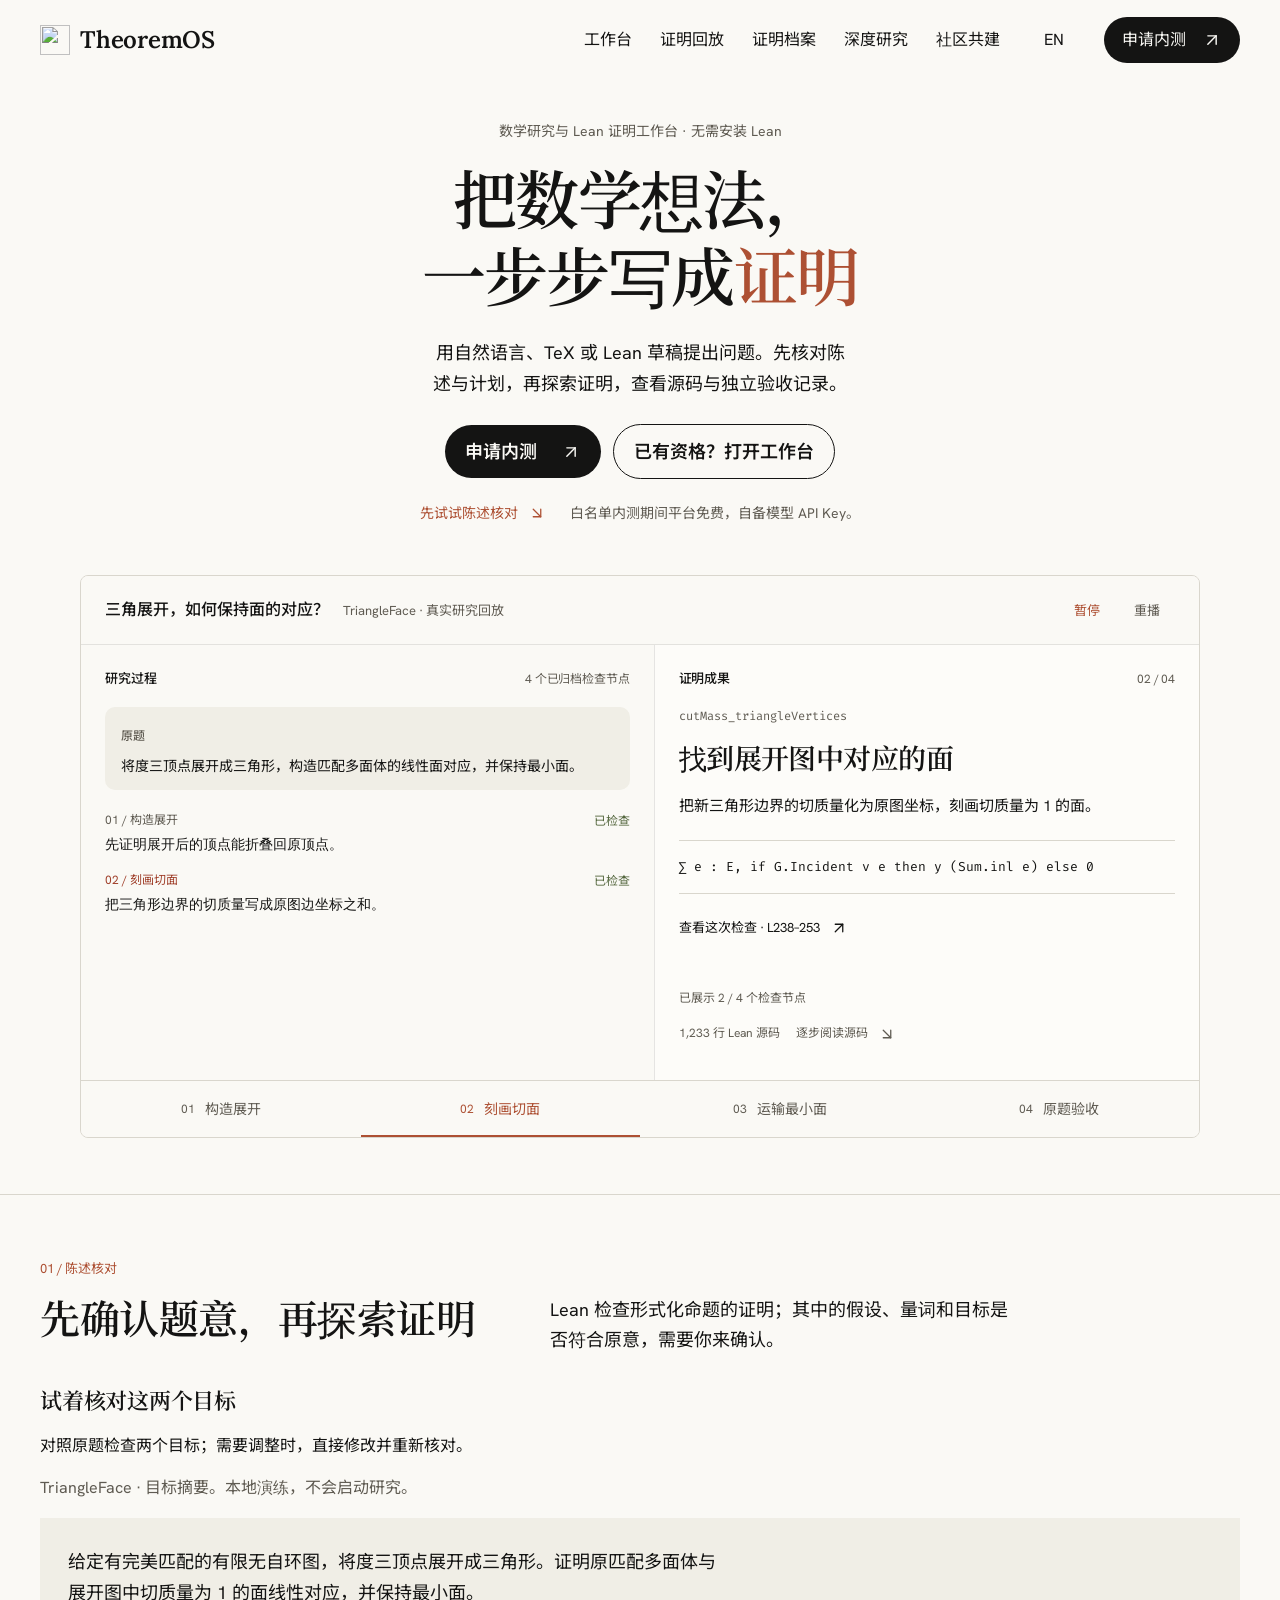
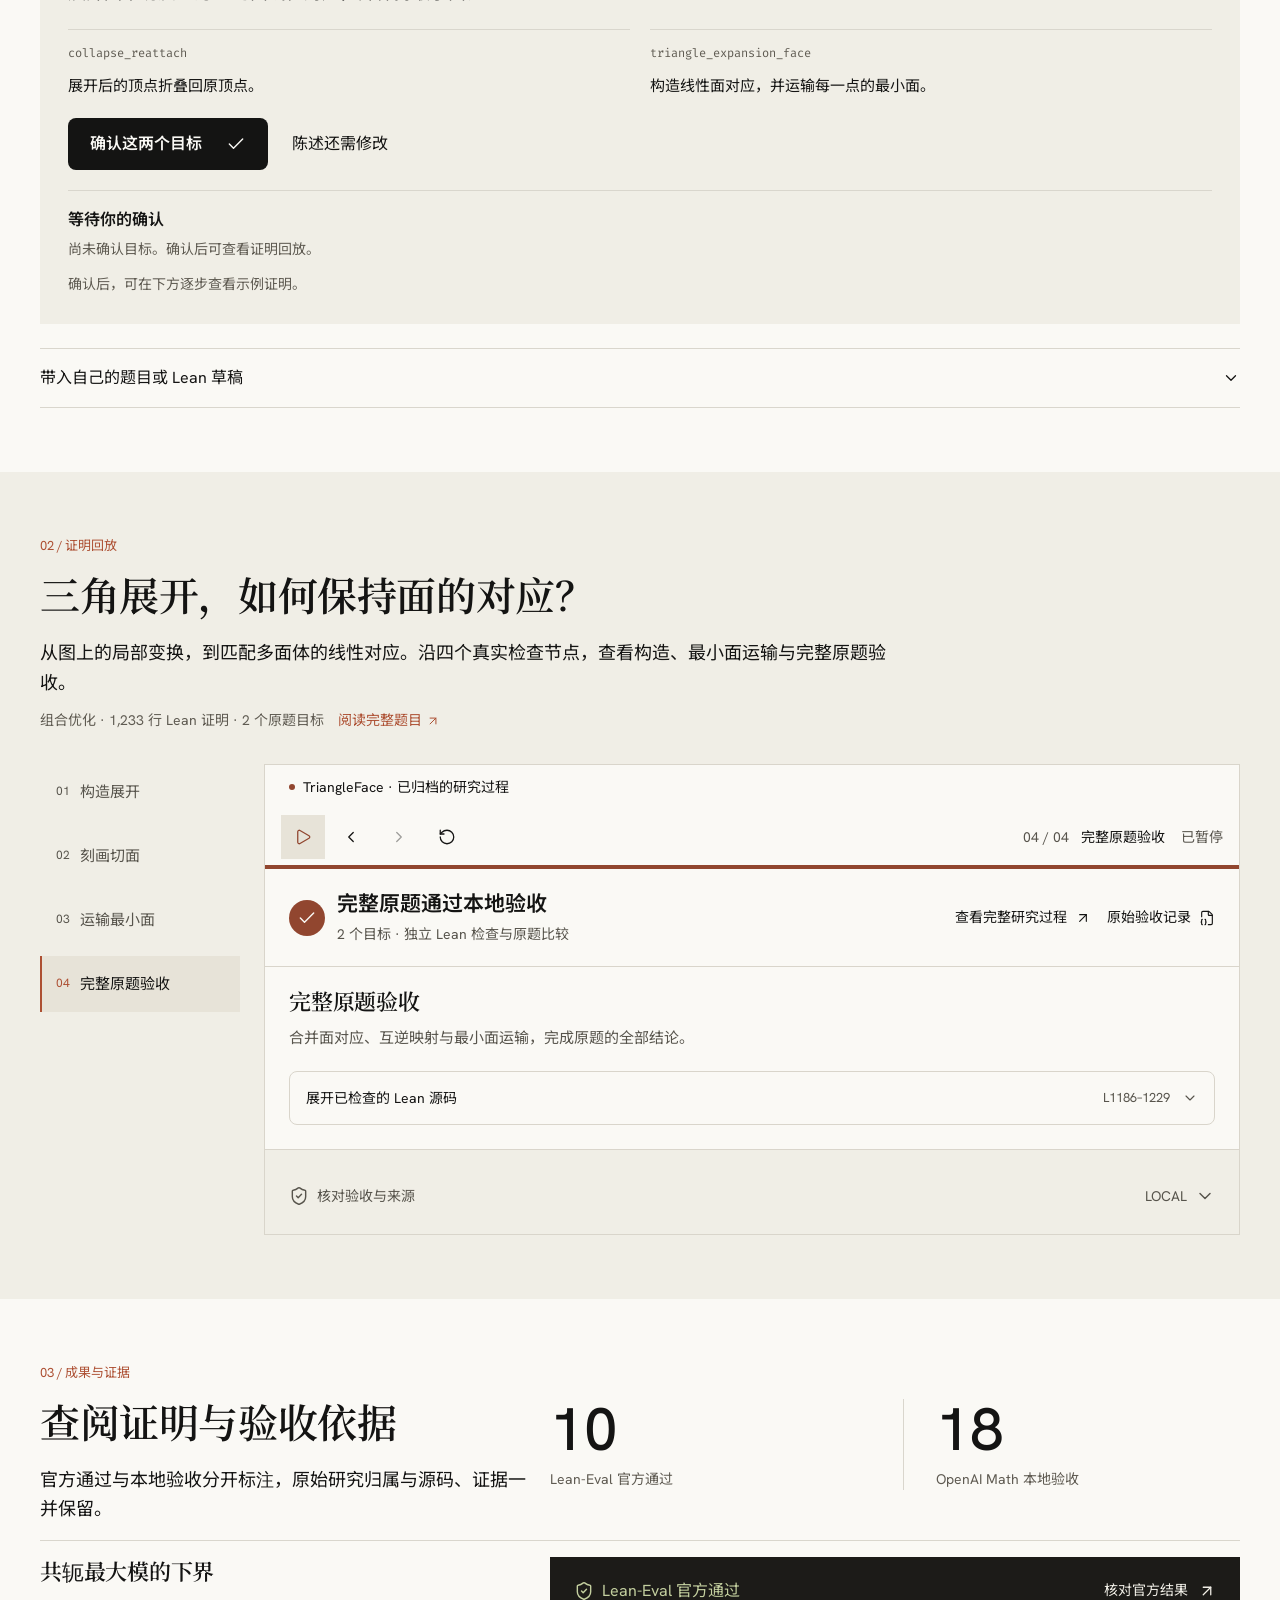
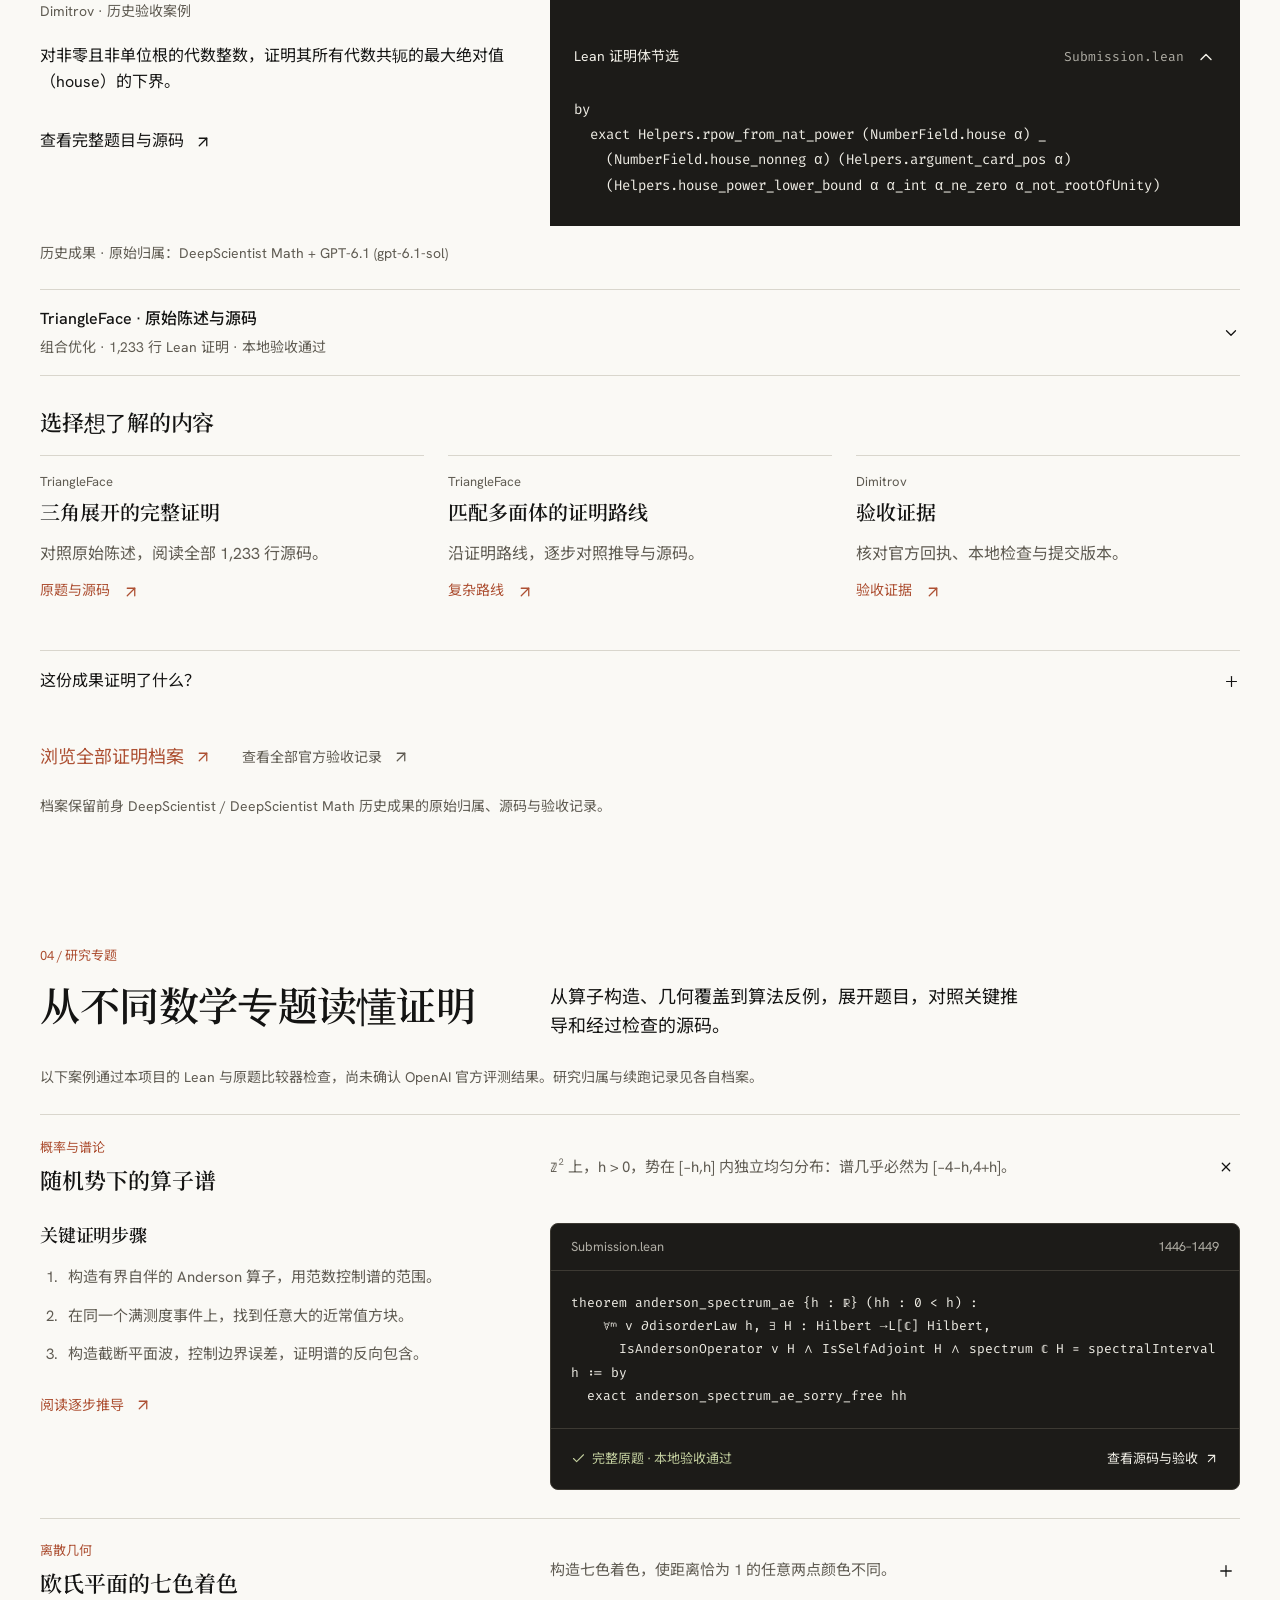
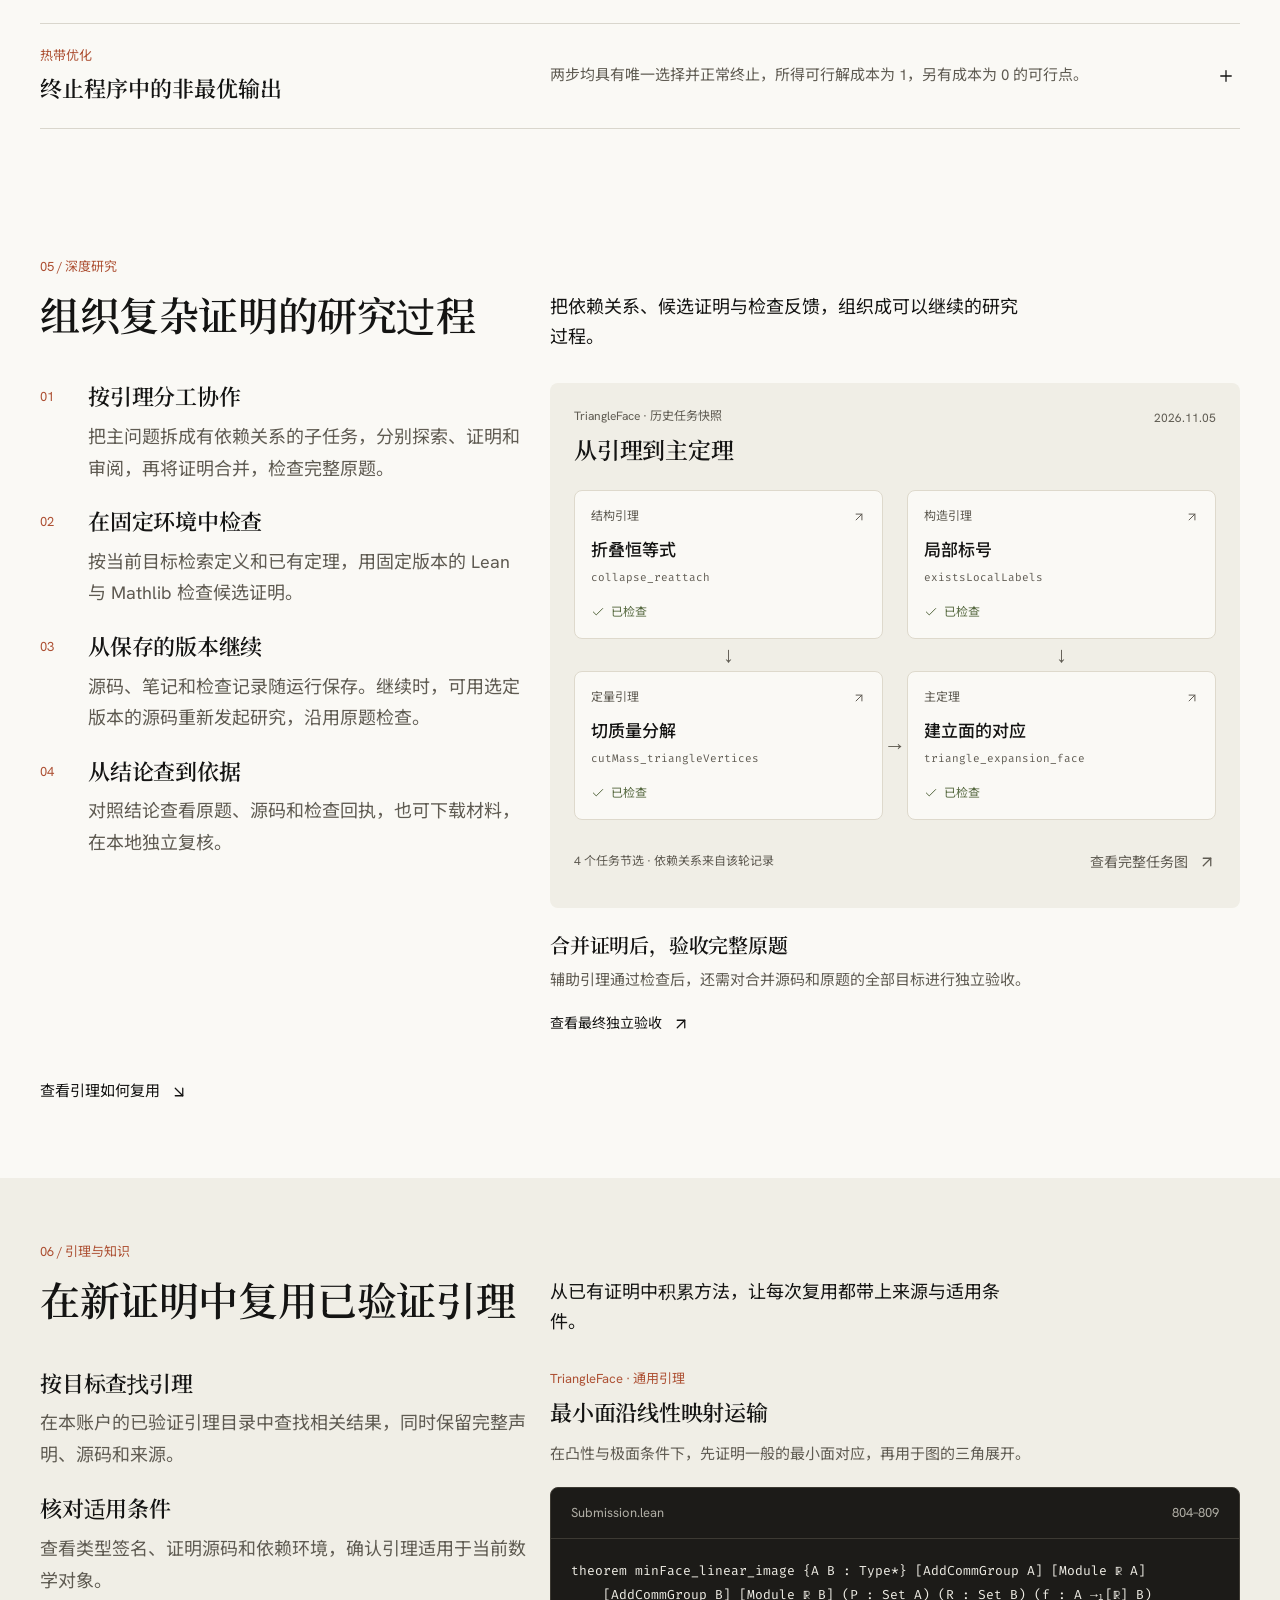
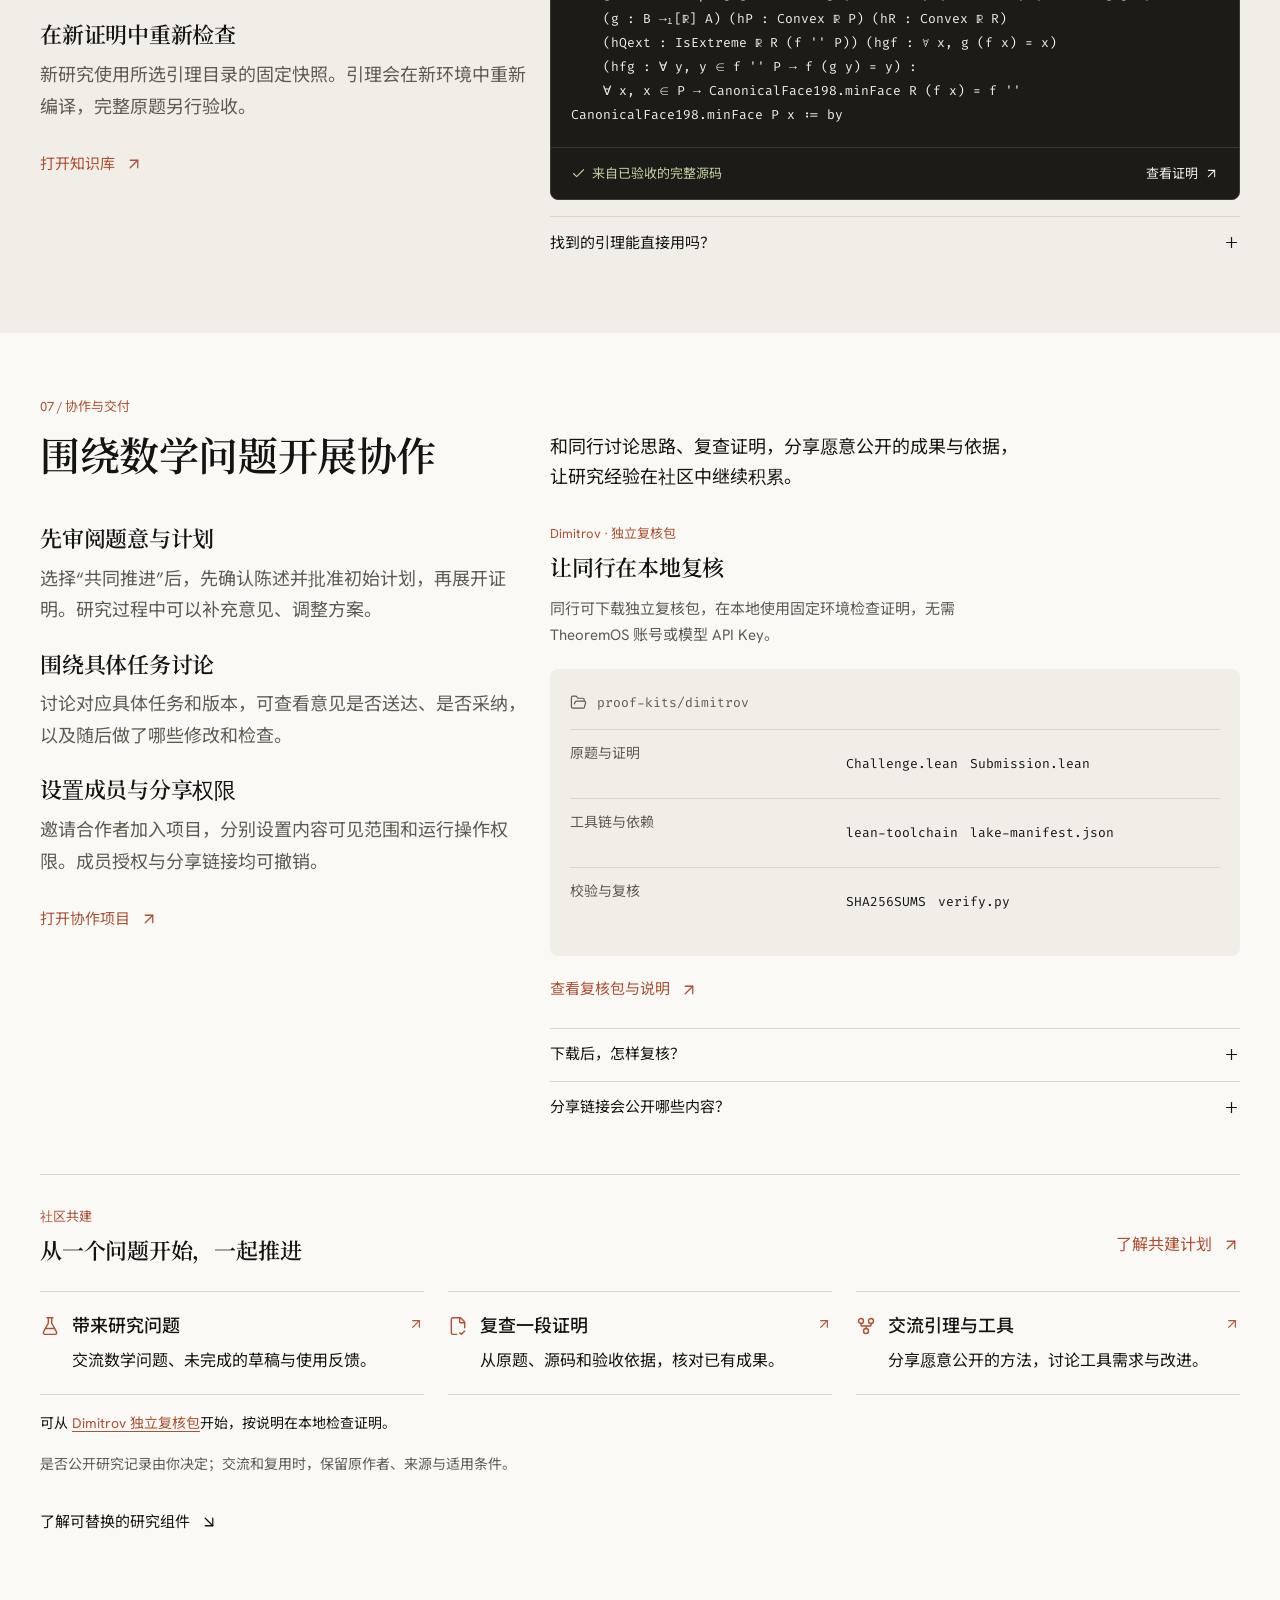
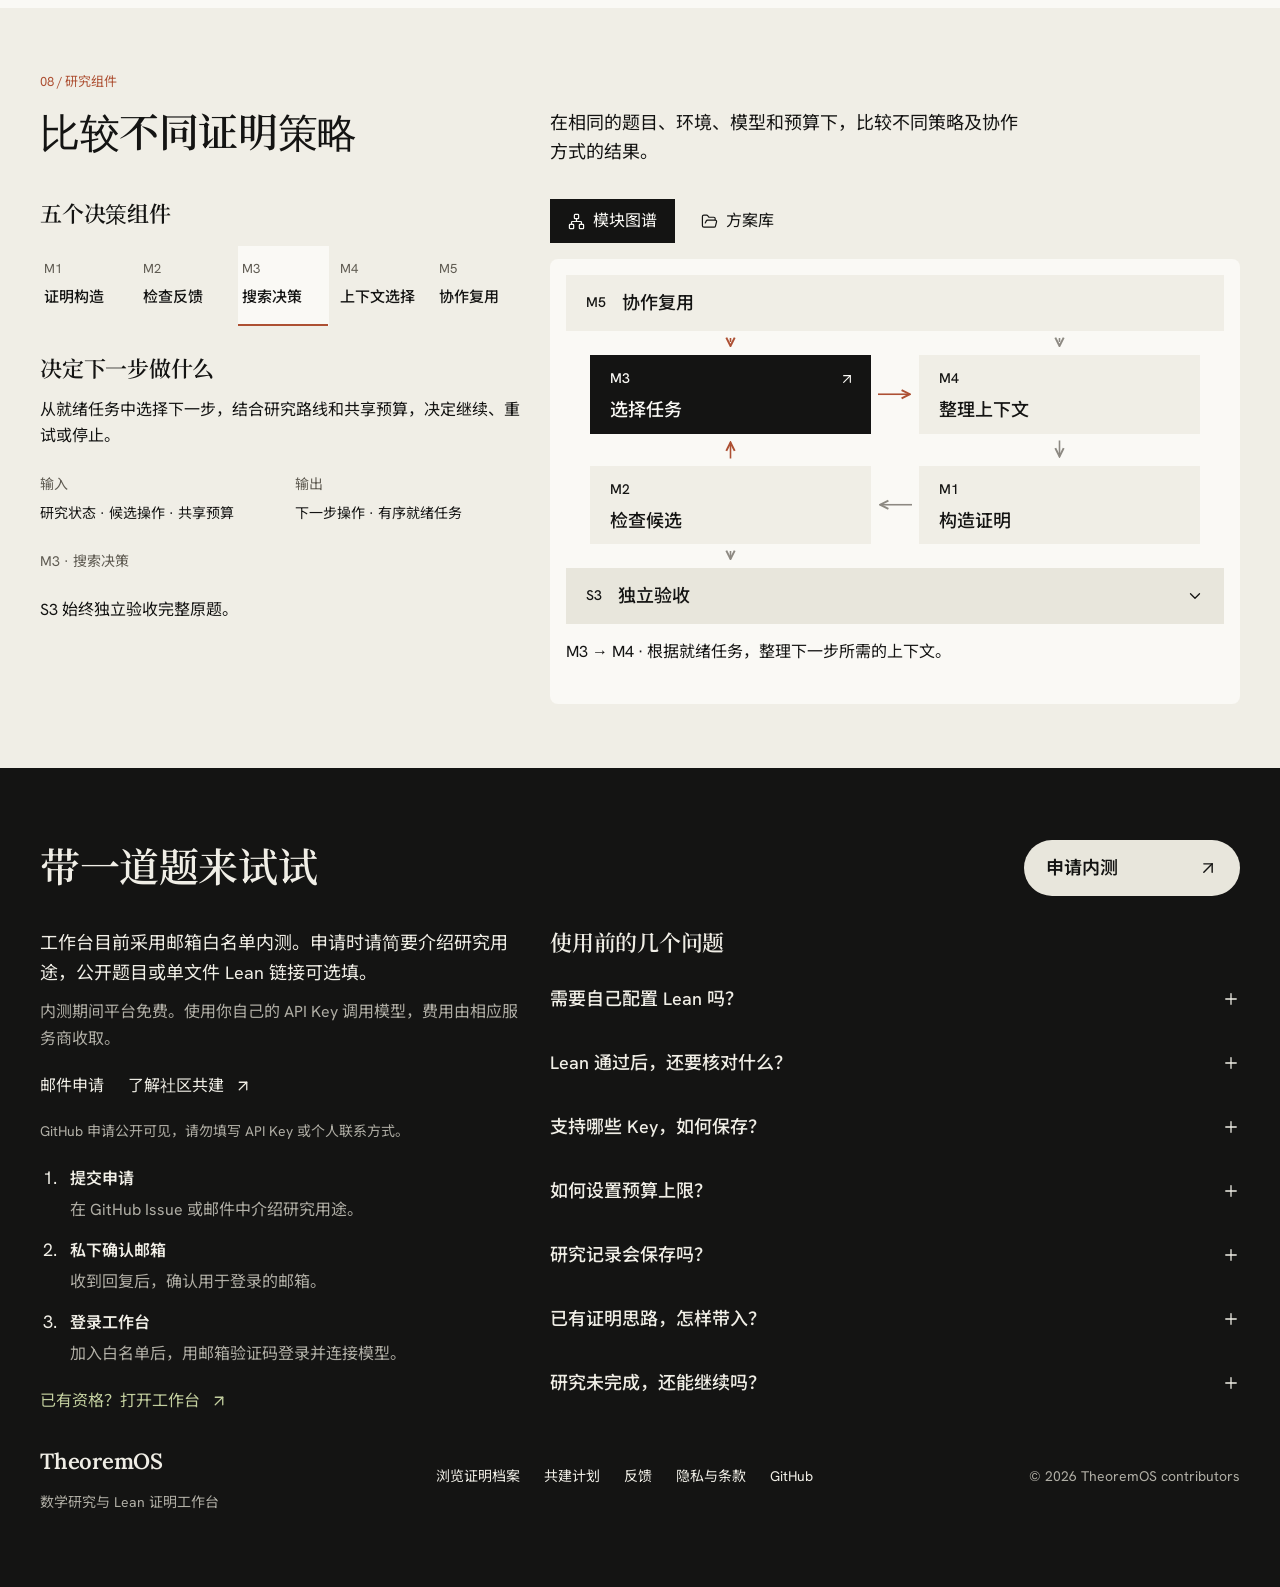
==== index.html @ 429ecf97 "style: animate the logo wordmark letter by letter" ====
<!doctype html>
<html data-type="software" lang="zh-CN">
<head>
  <meta charset="utf-8">
  <meta name="page-type" content="software">
  <meta name="site-kind" content="software">
  <meta name="viewport" content="width=device-width, initial-scale=1">
  <meta name="description" content="TheoremOS 数学研究与 Lean 证明工作台：输入自然语言、TeX 或单文件 Lean 草稿，核对陈述、探索证明，查看源码与独立验收记录。目前为白名单内测，平台免费，需自备模型 API Key。">
  <meta name="theme-color" content="#faf9f5">
  <meta property="og:title" content="TheoremOS | 从原题到 Lean 证明">
  <meta property="og:description" content="TheoremOS 数学研究与 Lean 证明工作台：输入自然语言、TeX 或单文件 Lean 草稿，核对陈述、探索证明，查看源码与独立验收记录。目前为白名单内测，平台免费，需自备模型 API Key。">
  <meta property="og:type" content="website">
  <meta property="og:locale" content="zh_CN">
  <meta property="og:image" content="https://theoremos.top/assets/social-preview.png">
  <meta name="twitter:card" content="summary_large_image">
  <link rel="alternate" hreflang="zh-CN" href="https://theoremos.top/">
  <link rel="alternate" hreflang="en" href="https://theoremos.top/en/">
  <link rel="icon" type="image/svg+xml" href="assets/mark.svg">
  <link rel="stylesheet" href="replay.css">
  <link rel="stylesheet" href="landing.css">
  <script>document.documentElement.classList.add("m-enter");setTimeout(()=>document.documentElement.classList.add("m-enter-done"),2000)</script>
  <link rel="stylesheet" href="assets/moments/counter-rolls/moment.css">
  <title>TheoremOS | 从原题到 Lean 证明</title>
</head>
<body class="landing-page landing-refined landing-product-first">
  <header class="site-header nav">
    <div class="header-inner wrap">
    <a class="skip-link" href="#main">跳到内容</a>
      <a class="brand" href="index.html" aria-label="TheoremOS 首页"><img src="assets/mark.svg" alt="" width="31" height="31"><span class="brand-wordmark" aria-hidden="true"><span class="brand-letter">T</span><span class="brand-letter">h</span><span class="brand-letter">e</span><span class="brand-letter">o</span><span class="brand-letter">r</span><span class="brand-letter">e</span><span class="brand-letter">m</span><span class="brand-os"><span class="brand-letter">O</span><span class="brand-letter">S</span></span></span></a>
      <nav class="desktop-nav" aria-label="主导航"><a href="#workbench-preview">工作台</a><a href="#demo">证明回放</a><a href="#proofs">证明档案</a><a href="#research-system">深度研究</a><a href="#community">社区共建</a></nav>
      <div class="header-actions"><a class="lang-link" href="en/index.html" hreflang="en" lang="en" aria-label="English version">EN</a><a class="nav-start" href="#start" data-umami-event="request-access-nav">申请内测<i data-lucide="arrow-up-right"></i></a><button class="menu-toggle" type="button" aria-label="打开导航" aria-expanded="false" aria-controls="mobile-nav"><i data-lucide="menu"></i><i data-lucide="x"></i></button></div>
    </div>
    <nav class="mobile-nav wrap" id="mobile-nav" aria-label="手机导航" hidden><a href="#start">申请内测<i data-lucide="arrow-down-right"></i></a><a href="#workbench-preview">研究工作台<i data-lucide="arrow-down-right"></i></a><a href="#demo">验收回放<i data-lucide="arrow-down-right"></i></a><a href="#proofs">证明成果<i data-lucide="arrow-down-right"></i></a><a href="#research-system">深度研究<i data-lucide="arrow-down-right"></i></a><a href="#components">研究组件<i data-lucide="arrow-down-right"></i></a><a href="archive.html">证明档案<i data-lucide="arrow-up-right"></i></a><a href="#community">社区共建<i data-lucide="arrow-down-right"></i></a><a href="feedback.html">反馈与建议<i data-lucide="arrow-up-right"></i></a><a href="https://github.com/LikC1606/TheoremOS" target="_blank" rel="noreferrer">GitHub<i data-lucide="arrow-up-right"></i></a></nav>
  </header>
  <main id="main" tabindex="-1">
    <section class="hero landing-section" id="workbench-preview" tabindex="-1" aria-labelledby="hero-title" data-enter>
      <div class="wrap hero-product-layout">
        <div class="hero-text"><div class="hero-copy">
          <p class="hero-category">数学研究与 Lean 证明工作台 · 无需安装 Lean</p>
          <h1 id="hero-title"><span class="hero-line"><span class="hero-name">把数学想法，</span></span><span class="hero-line"><span class="hero-name">一步步写成<em class="hero-focus">证明</em></span></span></h1>
          <div class="hero-details">
            <p class="hero-description">用自然语言、TeX 或 Lean 草稿提出问题。先核对陈述与计划，再探索证明，查看源码与独立验收记录。</p>
            <div class="hero-actions"><a class="button button-dark" href="#start" data-umami-event="request-access-hero">申请内测<i data-lucide="arrow-up-right"></i></a><a class="button button-outline" href="https://app.theoremos.top/" data-umami-event="open-workbench-hero">已有资格？打开工作台</a></div>
            <div class="hero-meta"><p class="hero-practice"><a class="text-link" href="#human-decision">先试试陈述核对<i data-lucide="arrow-down-right"></i></a></p><p class="hero-terms">白名单内测期间平台免费，自备模型 API Key。</p></div>
          </div>
        </div></div>
        <div class="proof-stage hero-proof" id="hero-proof" data-hero-proof data-proof-current="4" data-proof-playing="false" role="group" aria-labelledby="hero-proof-title">
          <div class="proof-window">
            <div class="proof-chrome">
              <div class="proof-title"><h2 id="hero-proof-title">三角展开，如何保持面的对应？</h2><span>TriangleFace · 真实研究回放</span></div>
              <div class="hero-proof-controls" hidden><button type="button" data-proof-play aria-pressed="false">播放</button><button type="button" data-proof-restart>重播</button></div>
            </div>
            <div class="proof-deck">
              <div class="proof-pane proof-feed-pane">
                <h3 class="proof-pane-head">研究过程<span class="proof-pane-meta">4 个已归档检查节点</span></h3>
                <div class="hero-proof-question"><span class="feed-who">原题</span><p>将度三顶点展开成三角形，构造匹配多面体的线性面对应，并保持最小面。</p></div>
                <ol class="proof-feed hero-proof-feed">
                  <li data-proof-entry="1" data-check-id="check-7f3828b042eb20639aad"><span class="feed-who"><span>01 / 构造展开</span><span class="feed-status is-pass">已检查</span></span><p>先证明展开后的顶点能折叠回原顶点。</p></li>
                  <li data-proof-entry="2" data-check-id="check-91023ca5fd66be269b5b"><span class="feed-who"><span>02 / 刻画切面</span><span class="feed-status is-pass">已检查</span></span><p>把三角形边界的切质量写成原图边坐标之和。</p></li>
                  <li data-proof-entry="3" data-check-id="check-9cc7d934b222eb94861b"><span class="feed-who"><span>03 / 运输最小面</span><span class="feed-status is-pass">已检查</span></span><p>沿带有线性逆映射的面对应，运输每一点的最小面。</p></li>
                  <li data-proof-entry="4" data-check-id="check-eabf122f7f3f7b3fffab"><span class="feed-who"><span>04 / 完整原题验收</span><span class="feed-status is-pass">本地通过</span></span><p>合并面对应、互逆映射与最小面运输，完成全部结论。</p></li>
                </ol>
              </div>
              <div class="proof-pane proof-explain-pane">
                <h3 class="proof-pane-head">证明成果<span class="proof-pane-meta" data-proof-position>04 / 04</span></h3>
                <div class="hero-proof-panel" id="hero-proof-panel-1" data-proof-panel="1" hidden>
                  <p class="hero-proof-theorem">collapse_reattach</p><h4>展开之后，仍能回到原图</h4><p>先给出折叠映射，验证重新连接后的顶点会回到原来的位置。</p>
                  <pre><code>triangleCollapse v (reattach v i w) = w</code></pre><a class="text-link" href="archive.html#proof=openai_triangle_face&amp;tab=process&amp;run=d77dc453-baf2-4ffd-9afa-ae2af96decba&amp;entry=check:check-7f3828b042eb20639aad">查看这次检查 · L98–115<i data-lucide="arrow-up-right"></i></a>
                </div>
                <div class="hero-proof-panel" id="hero-proof-panel-2" data-proof-panel="2" hidden>
                  <p class="hero-proof-theorem">cutMass_triangleVertices</p><h4>找到展开图中对应的面</h4><p>把新三角形边界的切质量化为原图坐标，刻画切质量为 1 的面。</p>
                  <pre><code>∑ e : E, if G.Incident v e then y (Sum.inl e) else 0</code></pre><a class="text-link" href="archive.html#proof=openai_triangle_face&amp;tab=process&amp;run=d77dc453-baf2-4ffd-9afa-ae2af96decba&amp;entry=check:check-91023ca5fd66be269b5b">查看这次检查 · L238–253<i data-lucide="arrow-up-right"></i></a>
                </div>
                <div class="hero-proof-panel" id="hero-proof-panel-3" data-proof-panel="3" hidden>
                  <p class="hero-proof-theorem">minFace_linear_image</p><h4>面对应，也保持最小面</h4><p>在线性映射及其逆映射之间，证明每一点所在的最小面一同对应。</p>
                  <pre><code>CanonicalFace198.minFace R (f x) =
  f '' CanonicalFace198.minFace P x</code></pre><a class="text-link" href="archive.html#proof=openai_triangle_face&amp;tab=process&amp;run=d77dc453-baf2-4ffd-9afa-ae2af96decba&amp;entry=check:check-9cc7d934b222eb94861b">查看这次检查 · L822–836<i data-lucide="arrow-up-right"></i></a>
                </div>
                <div class="hero-proof-panel" id="hero-proof-panel-4" data-proof-panel="4">
                  <p class="hero-proof-theorem">triangle_expansion_face</p><h4>从局部展开，到完整原题</h4><p>面对应、互逆映射与最小面运输合为完整结论，保存的源码通过本地验收。</p>
                  <pre><code>f '' G.polytope = Q</code></pre><a class="text-link" href="archive.html#proof=openai_triangle_face&amp;tab=evidence">查看原题验收依据<i data-lucide="arrow-up-right"></i></a>
                </div>
                <div class="hero-proof-receipt"><span class="hero-proof-receipt-state" data-proof-receipt>完整原题 · 本地验收通过</span><span>1,233 行 Lean 源码</span><a class="text-link" href="#demo">逐步阅读源码<i data-lucide="arrow-down-right"></i></a></div>
              </div>
            </div>
            <div class="hero-proof-steps" role="group" aria-label="选择解题动画的检查节点"><button type="button" data-proof-select="1" aria-controls="hero-proof-panel-1" aria-pressed="false" disabled><span>01</span>构造展开</button><button type="button" data-proof-select="2" aria-controls="hero-proof-panel-2" aria-pressed="false" disabled><span>02</span>刻画切面</button><button type="button" data-proof-select="3" aria-controls="hero-proof-panel-3" aria-pressed="false" disabled><span>03</span>运输最小面</button><button type="button" data-proof-select="4" aria-controls="hero-proof-panel-4" aria-pressed="true" disabled><span>04</span>原题验收</button></div>
          </div>
        </div>
      </div>
    </section>

    <section class="research-section landing-section g2m" tabindex="-1" id="research-entry" aria-labelledby="research-title">
      <div class="wrap">
      <p class="section-eyebrow">01 / 陈述核对</p>
        <div class="section-heading"><h2 id="research-title">先确认题意，再探索证明</h2><p class="heading-description">Lean 检查形式化命题的证明；其中的假设、量词和目标是否符合原意，需要你来确认。</p></div>
        <div class="research-layout">
          <div class="human-decision" id="human-decision" aria-labelledby="human-decision-title">
          <div class="human-decision-copy"><h3 id="human-decision-title">试着核对这两个目标</h3><p>对照原题检查两个目标；需要调整时，直接修改并重新核对。</p><p class="decision-example-label">TriangleFace · 目标摘要。本地演练，不会启动研究。</p></div>
          <div class="decision-example" data-human-decision data-ui>
            <p class="decision-question" data-decision-question>给定有完美匹配的有限无自环图，将度三顶点展开成三角形。证明原匹配多面体与展开图中切质量为 1 的面线性对应，并保持最小面。</p>
            <ul class="decision-targets"><li><code data-decision-theorem="0">collapse_reattach</code><span data-decision-goal="0">展开后的顶点折叠回原顶点。</span></li><li><code data-decision-theorem="1">triangle_expansion_face</code><span data-decision-goal="1">构造线性面对应，并运输每一点的最小面。</span></li></ul>
            <div class="decision-actions" data-decision-controls hidden><button class="button button-dark" type="button" data-decision="confirm" aria-pressed="false">确认这两个目标<i data-lucide="check"></i></button><button class="text-link" type="button" data-decision="revise" aria-pressed="false" aria-controls="decision-edit" aria-expanded="false">陈述还需修改</button></div>
            <div class="decision-feedback" data-decision-feedback role="status" aria-atomic="true" hidden><strong data-decision-status>等待你的确认</strong><p data-decision-description>尚未确认目标。确认后可查看证明回放。</p></div>
            <form class="decision-edit" id="decision-edit" data-decision-edit hidden novalidate>
              <div class="decision-edit-heading"><strong>修改这份陈述</strong><span>保存后重新核对两个目标。</span></div>
              <div class="decision-field"><label for="decision-question">原题</label><textarea id="decision-question" rows="3" data-decision-field="question" aria-describedby="decision-question-error" required></textarea><p class="decision-field-error" id="decision-question-error" data-decision-error="question" hidden>请填写原题，不能只输入空格。</p></div>
              <fieldset><legend>两个目标</legend><div class="decision-field"><label for="decision-goal-0">目标一</label><input id="decision-goal-0" type="text" data-decision-field="goal-0" aria-describedby="decision-goal-0-error" required><p class="decision-field-error" id="decision-goal-0-error" data-decision-error="goal-0" hidden>请填写目标一，不能只输入空格。</p></div><div class="decision-field"><label for="decision-goal-1">目标二</label><input id="decision-goal-1" type="text" data-decision-field="goal-1" aria-describedby="decision-goal-1-error" required><p class="decision-field-error" id="decision-goal-1-error" data-decision-error="goal-1" hidden>请填写目标二，不能只输入空格。</p></div></fieldset>
              <div class="decision-edit-actions"><button class="button button-dark" type="submit">保存并重新核对<i data-lucide="check"></i></button><button class="text-link" type="button" data-decision="cancel-edit">取消修改</button></div>
            </form>
            <div class="decision-handoff" data-decision-handoff hidden><button class="text-link" type="button" data-decision-copy>复制修改稿<i data-lucide="copy"></i></button><p data-decision-copy-status role="status" aria-atomic="true">复制修改后的原题和两个目标，再粘贴到工作台。</p><textarea rows="6" readonly data-decision-export aria-label="可复制的修改稿" hidden></textarea></div>
            <div class="decision-next" data-decision-next hidden><span data-decision-locked>确认后，可在下方逐步查看示例证明。</span><a class="text-link" href="#demo" data-decision-continue hidden>在本页查看证明回放<i data-lucide="arrow-down-right"></i></a><a class="text-link" href="https://app.theoremos.top/?lang=zh" target="_blank" rel="noreferrer" data-decision-workbench hidden>在新标签页打开工作台<i data-lucide="arrow-up-right"></i></a><button class="text-link decision-reset" type="button" data-decision="reset" hidden>恢复原始示例</button></div>
            <noscript><p class="decision-fallback">在工作台选择“共同推进”时，先确认陈述并批准计划，再开始证明。陈述有误时可返回修改。<a class="text-link" href="archive.html#proof=openai_triangle_face&amp;tab=process">查看这道题的研究记录<i data-lucide="arrow-up-right"></i></a></p></noscript>
          </div>
        </div>
        </div>
        <details class="research-start-options"><summary>带入自己的题目或 Lean 草稿<i data-lucide="chevron-down"></i></summary><div class="research-start-body">
<div class="research-scenarios" aria-labelledby="research-entry-title">
          <div class="scenario-intro"><h3 id="research-entry-title">从已有的想法或草稿开始</h3><p>网页适合条件清楚、目标明确的单文件任务。</p></div>
          <ul class="scenario-list">
            <li><h4>写下数学命题</h4><p>用自然语言或 TeX 写明数学对象、假设和结论，再核对生成的 Lean 陈述。</p><a class="text-link" data-research-entry="statement" href="https://app.theoremos.top/?entry=statement&amp;template=add-zero&amp;environment=standard&amp;lang=zh">准备命题草稿<i data-lucide="arrow-up-right"></i></a></li>
            <li><h4>继续 Lean 草稿</h4><p>保留 import、定理声明和未完成的证明，在固定的 Mathlib 环境中继续补全、检查。</p><a class="text-link" data-research-entry="lean" href="https://app.theoremos.top/?entry=lean&amp;template=polynomial&amp;environment=mathlib&amp;lang=zh">打开 Lean 模板<i data-lucide="arrow-up-right"></i></a></li>
          </ul>
          <details class="entry-scope"><summary>自定义依赖与多文件工程<i data-lucide="chevron-down"></i></summary><p class="scenario-boundary">需要自定义依赖、多文件 Lake 工程或特定工具链时，可先与团队<a href="mailto:liuzhenhao@westlake.edu.cn?subject=TheoremOS%20%E7%A0%94%E7%A9%B6%E5%90%88%E4%BD%9C">讨论适配</a>。<a href="https://github.com/LikC1606/TheoremOS/blob/main/docs/CAPABILITIES.zh-CN.md" target="_blank" rel="noreferrer">查看当前能力范围</a>。</p></details>
          <p class="scenario-continuation">登录后会带入所选模板与环境，准备草稿不调用模型。</p>
        </div>
<details class="source-disclosure" id="source">
          <summary><span><strong id="source-title">Lean 源码与诊断</strong><span class="source-disclosure-note">原题与草稿 · 固定环境 · 编译反馈</span></span><i data-lucide="chevron-down"></i></summary>
          <div class="source-layout"><ol class="source-copy workflow-steps"><li><h3>原题与草稿</h3><p>展开题目陈述与证明源码。</p></li><li><h3>固定证明环境</h3><p>使用 Lean 标准库或固定的 Mathlib。</p></li><li><h3>查看 Lean 诊断</h3><p>对照编译反馈，定位问题并继续修改。</p></li></ol><figure class="product-fragment source-fragment"><a href="assets/workbench-source-detail.png" target="_blank" rel="noreferrer" aria-label="放大查看 Lean 工作区"><picture><source media="(max-width: 600px)" srcset="assets/workbench-source-mobile.png" width="360" height="450"><img src="assets/workbench-source-detail.png" alt="Lean 工作区中三角展开问题的原始定理陈述，尚未提交验收。" width="850" height="450" loading="lazy"></picture><span class="preview-expand"><i data-lucide="maximize-2"></i></span></a></figure></div>
        </details>
        </div></details>
      </div>
    </section>

    <section class="replay-section landing-section" tabindex="-1" id="demo" aria-labelledby="demo-title">
      <div class="wrap">
      <p class="section-eyebrow">02 / 证明回放</p>
        <div class="replay-heading"><h2 id="demo-title">三角展开，如何保持面的对应？</h2><p>从图上的局部变换，到匹配多面体的线性对应。沿四个真实检查节点，查看构造、最小面运输与完整原题验收。</p><p class="example-context">组合优化 · 1,233 行 Lean 证明 · 2 个原题目标 <a href="archive.html#proof=openai_triangle_face&amp;tab=source">阅读完整题目<i data-lucide="arrow-up-right"></i></a></p></div>
        <div class="product-demo" aria-label="TheoremOS 三角展开研究回放"><div class="replay-window archived-example" data-ui data-replay-playing="false" data-replay-current="verified" data-replay-state="paused" data-example="openai_triangle_face" data-run-id="d77dc453-baf2-4ffd-9afa-ae2af96decba">
    <div class="replay-sidebar"><div class="replay-tabs" role="tablist" aria-label="已归档证明的四个关键节点"><button type="button" role="tab" id="demo-candidate" aria-controls="stage-candidate" aria-selected="false" tabindex="-1" data-replay-stage="candidate" data-step-state="complete" disabled><span>构造展开</span><i data-lucide="arrow-right"></i></button><button type="button" role="tab" id="demo-feedback" aria-controls="stage-feedback" aria-selected="false" tabindex="-1" data-replay-stage="feedback" data-step-state="complete" disabled><span>刻画切面</span><i data-lucide="arrow-right"></i></button><button type="button" role="tab" id="demo-repair" aria-controls="stage-repair" aria-selected="false" tabindex="-1" data-replay-stage="repair" data-step-state="complete" disabled><span>运输最小面</span><i data-lucide="arrow-right"></i></button><button type="button" role="tab" id="demo-verified" aria-controls="stage-verified" aria-selected="true" tabindex="0" data-replay-stage="verified" data-step-state="current" disabled><span>完整原题验收</span><i data-lucide="arrow-right"></i></button></div></div>
    <div class="replay-main"><div class="replay-chrome"><span class="replay-badge"><span class="status-dot"></span>TriangleFace · 已归档的研究过程</span></div>
    <div class="replay-toolbar"><div class="replay-playback" hidden><button type="button" id="replay-play" aria-label="播放证明回放" title="播放证明回放" aria-pressed="false"><i data-lucide="play"></i><i data-lucide="pause"></i></button><button type="button" id="replay-prev" aria-label="回放上一步" title="回放上一步"><i data-lucide="chevron-left"></i></button><button type="button" id="replay-next" aria-label="回放下一步" title="回放下一步" disabled><i data-lucide="chevron-right"></i></button><button type="button" id="replay-restart" aria-label="重新播放" title="重新播放"><i data-lucide="rotate-ccw"></i></button></div><span class="replay-position"><span class="mono" id="replay-step-number">04 / 04</span><span id="replay-step-label">完整原题验收</span></span><span class="replay-state" id="replay-status" role="status" aria-live="polite" aria-atomic="true">已归档</span></div>
    <div class="replay-progress" id="replay-progress" role="progressbar" aria-label="证明回放步骤" aria-valuemin="1" aria-valuemax="4" aria-valuenow="4" aria-valuetext="第 4 步，共 4 步：完整原题验收"><span class="replay-progress-fill"></span></div>
    <div class="replay-layout"><div class="receipt-summary"><div class="receipt-status"><span class="receipt-check"><i data-lucide="check"></i></span><div><strong>完整原题通过本地验收</strong><span class="receipt-scope">2 个目标 · 独立 Lean 检查与原题比较</span></div></div><div class="receipt-links"><a href="archive.html#proof=openai_triangle_face&tab=process" class="receipt-link">查看完整研究过程<i data-lucide="arrow-up-right"></i></a><a href="data/proofs/openai_triangle_face/verification.json" class="receipt-link receipt-evidence" target="_blank" rel="noreferrer">原始验收记录<i data-lucide="file-json-2"></i></a></div></div><div class="replay-editor"><div class="replay-panel" id="stage-candidate" role="tabpanel" aria-labelledby="demo-candidate" tabindex="0" data-check-id="check-7f3828b042eb20639aad" data-source-digest="cc8d1eeaf402501497ee64b376bd205213e1d50fccfd96071e4c487a922396b4" data-source-start="98" data-source-end="115" hidden><div class="archived-stage-summary"><h3>构造展开</h3><p>把度三顶点替换成三角形。先证明展开后的顶点能折叠回原顶点。</p></div><details class="replay-source"><summary><span>展开已检查的 Lean 源码</span><span>L98–115<i data-lucide="chevron-down"></i></span></summary><div class="editor-heading"><span><i data-lucide="file-code-2"></i>Submission.lean</span><span>L98–115</span></div><pre class="demo-code" tabindex="0" role="region" aria-label="滚动查看已检查的源码"><code><span class="code-line" data-line="98"><span class="syntax-keyword">theorem</span> collapse_reattach (v : V) (i : Fin 3) (w : V) :</span><span class="code-line" data-line="99">    triangleCollapse v (reattach v i w) = w := <span class="syntax-keyword">by</span></span><span class="code-line" data-line="100">  by_cases h : w = v</span><span class="code-line" data-line="101">  · subst w</span><span class="code-line" data-line="102">    fin_cases i &lt;;&gt; simp [reattach,triangleTip,triangleCollapse]</span><span class="code-line" data-line="103">  · simp [reattach,h,triangleCollapse]</span><span class="code-line" data-line="104">&#8203;</span><span class="code-line" data-line="105">def triangleExpansion (G : LooplessGraph V E) (c : E → Fin 3) (v : V) :</span><span class="code-line" data-line="106">    LooplessGraph (V ⊕ Fin 2) (E ⊕ Fin 3) where</span><span class="code-line" data-line="107">  left := Sum.elim (fun e =&gt; reattach v (c e) (G.left e)) (fun i =&gt; triangleTip v (i + 1))</span><span class="code-line" data-line="108">  right := Sum.elim (fun e =&gt; reattach v (c e) (G.right e)) (fun i =&gt; triangleTip v (i + 2))</span><span class="code-line" data-line="109">  loopless := <span class="syntax-keyword">by</span></span><span class="code-line" data-line="110">    intro e h</span><span class="code-line" data-line="111">    rcases e with e | i</span><span class="code-line" data-line="112">    · have hh := congrArg (triangleCollapse v) h</span><span class="code-line" data-line="113">      <span class="syntax-keyword">exact</span> G.loopless e ((collapse_reattach v (c e) (G.left e)).symm.trans</span><span class="code-line" data-line="114">        (hh.trans (collapse_reattach v (c e) (G.right e))))</span><span class="code-line" data-line="115">    · fin_cases i &lt;;&gt; simp [triangleTip] at h</span></code></pre><p class="archived-check"><i data-lucide="check"></i>已检查的源码节选<a href="archive.html#proof=openai_triangle_face&amp;tab=process&amp;run=d77dc453-baf2-4ffd-9afa-ae2af96decba&amp;mode=steps&amp;step=check%3Acheck-7f3828b042eb20639aad&amp;code=source&amp;source=Submission.lean&amp;sourceSha256=cc8d1eeaf402501497ee64b376bd205213e1d50fccfd96071e4c487a922396b4&amp;line=98&amp;endLine=115">查看该次检查<i data-lucide="arrow-up-right"></i></a></p></details></div><div class="replay-panel" id="stage-feedback" role="tabpanel" aria-labelledby="demo-feedback" tabindex="0" data-check-id="check-91023ca5fd66be269b5b" data-source-digest="3eee740c3fd216a46f0adc2322519e26d8db6a63e672ea54bdf79b6efc83b1a7" data-source-start="238" data-source-end="253" hidden><div class="archived-stage-summary"><h3>刻画切面</h3><p>把三角形边界上的切质量写成原图边坐标之和，定位要证明的面。</p></div><details class="replay-source"><summary><span>展开已检查的 Lean 源码</span><span>L238–253<i data-lucide="chevron-down"></i></span></summary><div class="editor-heading"><span><i data-lucide="file-code-2"></i>Submission.lean</span><span>L238–253</span></div><pre class="demo-code" tabindex="0" role="region" aria-label="滚动查看已检查的源码"><code><span class="code-line" data-line="238"><span class="syntax-keyword">theorem</span> cutMass_triangleVertices (G : LooplessGraph V E) (c : E → Fin 3) (v : V)</span><span class="code-line" data-line="239">    (y : E ⊕ Fin 3 → ℝ) :</span><span class="code-line" data-line="240">    MatchingEntropyBounds.LooplessGraph.cutMass (triangleExpansion G c v) y (triangleVertices v) =</span><span class="code-line" data-line="241">      ∑ e : E, if G.Incident v e then y (Sum.inl e) else 0 := <span class="syntax-keyword">by</span></span><span class="code-line" data-line="242">  classical</span><span class="code-line" data-line="243">  rw [MatchingEntropyBounds.LooplessGraph.cutMass, MatchingEntropyBounds.LooplessGraph.cut, Finset.sum_filter, Fintype.sum_sum_type]</span><span class="code-line" data-line="244">  have hnew : (∑ i : Fin 3,</span><span class="code-line" data-line="245">      (if MatchingEntropyBounds.LooplessGraph.Crosses (triangleExpansion G c v) (triangleVertices v) (Sum.inr i)</span><span class="code-line" data-line="246">        then y (Sum.inr i) else 0)) = 0 := <span class="syntax-keyword">by</span></span><span class="code-line" data-line="247">    apply Finset.sum_eq_zero</span><span class="code-line" data-line="248">    intro i _</span><span class="code-line" data-line="249">    simp [not_crosses_inr G c v i]</span><span class="code-line" data-line="250">  rw [hnew, add_zero]</span><span class="code-line" data-line="251">  apply Finset.sum_congr <span class="syntax-keyword">rfl</span></span><span class="code-line" data-line="252">  intro e _</span><span class="code-line" data-line="253">  by_cases h : G.Incident v e &lt;;&gt; simp [crosses_inl_iff, h]</span></code></pre><p class="archived-check"><i data-lucide="check"></i>已检查的源码节选<a href="archive.html#proof=openai_triangle_face&amp;tab=process&amp;run=d77dc453-baf2-4ffd-9afa-ae2af96decba&amp;mode=steps&amp;step=check%3Acheck-91023ca5fd66be269b5b&amp;code=source&amp;source=Submission.lean&amp;sourceSha256=3eee740c3fd216a46f0adc2322519e26d8db6a63e672ea54bdf79b6efc83b1a7&amp;line=238&amp;endLine=253">查看该次检查<i data-lucide="arrow-up-right"></i></a></p></details></div><div class="replay-panel" id="stage-repair" role="tabpanel" aria-labelledby="demo-repair" tabindex="0" data-check-id="check-9cc7d934b222eb94861b" data-source-digest="7d45ff2be76a3dd3377b9b677b09906734e6202b670d53e5dac3a367cb79de62" data-source-start="822" data-source-end="836" hidden><div class="archived-stage-summary"><h3>运输最小面</h3><p>证明带有线性逆映射的面对应，会把每一点的最小面一同运输。</p></div><details class="replay-source"><summary><span>展开已检查的 Lean 源码</span><span>L822–836<i data-lucide="chevron-down"></i></span></summary><div class="editor-heading"><span><i data-lucide="file-code-2"></i>Submission.lean</span><span>L822–836</span></div><pre class="demo-code" tabindex="0" role="region" aria-label="滚动查看已检查的源码"><code><span class="code-line" data-line="822"><span class="syntax-keyword">theorem</span> minFace_linear_image {A B : Type*} [AddCommGroup A] [Module ℝ A]</span><span class="code-line" data-line="823">    [AddCommGroup B] [Module ℝ B] (P : Set A) (R : Set B) (f : A →ₗ[ℝ] B)</span><span class="code-line" data-line="824">    (g : B →ₗ[ℝ] A) (hP : Convex ℝ P) (hR : Convex ℝ R)</span><span class="code-line" data-line="825">    (hQext : IsExtreme ℝ R (f &#39;&#39; P)) (hgf : ∀ x, g (f x) = x)</span><span class="code-line" data-line="826">    (hfg : ∀ y, y ∈ f &#39;&#39; P → f (g y) = y) :</span><span class="code-line" data-line="827">    ∀ x, x ∈ P → CanonicalFace198.minFace R (f x) = f &#39;&#39; CanonicalFace198.minFace P x := <span class="syntax-keyword">by</span></span><span class="code-line" data-line="828">  intro x hx</span><span class="code-line" data-line="829">  classical</span><span class="code-line" data-line="830">  set Q : Set B := f &#39;&#39; P with hQdef</span><span class="code-line" data-line="831">  have hQext&#39; : IsExtreme ℝ R Q := hQext</span><span class="code-line" data-line="832">  have hfinj : Function.Injective f := <span class="syntax-keyword">by</span></span><span class="code-line" data-line="833">    intro a b hab</span><span class="code-line" data-line="834">    calc a = g (f a) := (hgf a).symm</span><span class="code-line" data-line="835">      _ = g (f b) := <span class="syntax-keyword">by</span> rw [hab]</span><span class="code-line" data-line="836">      _ = b := hgf b</span></code></pre><p class="archived-check"><i data-lucide="check"></i>已检查的源码节选<a href="archive.html#proof=openai_triangle_face&amp;tab=process&amp;run=d77dc453-baf2-4ffd-9afa-ae2af96decba&amp;mode=steps&amp;step=check%3Acheck-9cc7d934b222eb94861b&amp;code=source&amp;source=Submission.lean&amp;sourceSha256=7d45ff2be76a3dd3377b9b677b09906734e6202b670d53e5dac3a367cb79de62&amp;line=822&amp;endLine=836">查看该次检查<i data-lucide="arrow-up-right"></i></a></p></details></div><div class="replay-panel" id="stage-verified" role="tabpanel" aria-labelledby="demo-verified" tabindex="0" data-check-id="check-eabf122f7f3f7b3fffab" data-source-digest="1f05b4d19928f89030bbe1ef6430f9b06bcca2273e082c8e339f77e44cdcf450" data-source-start="1186" data-source-end="1229"><div class="archived-stage-summary"><h3>完整原题验收</h3><p>合并面对应、互逆映射与最小面运输，完成原题的全部结论。</p></div><details class="replay-source"><summary><span>展开已检查的 Lean 源码</span><span>L1186–1229<i data-lucide="chevron-down"></i></span></summary><div class="editor-heading"><span><i data-lucide="file-code-2"></i>Submission.lean</span><span>L1186–1229</span></div><pre class="demo-code" tabindex="0" role="region" aria-label="滚动查看已检查的源码"><code><span class="code-line" data-line="1186"><span class="syntax-keyword">theorem</span> triangle_expansion_face {V : Type uV} {E : Type uE}</span><span class="code-line" data-line="1187">    [Fintype V] [Fintype E] [DecidableEq V] [DecidableEq E] (G : LooplessGraph V E) (v : V)</span><span class="code-line" data-line="1188">    (hdeg : Fintype.card {e : E // G.Incident v e} = 3)</span><span class="code-line" data-line="1189">    (_hmatching : Nonempty G.Matching) :</span><span class="code-line" data-line="1190">    ∃ (c : E → Fin 3) (hc : LocalLabels G v c),</span><span class="code-line" data-line="1191">      let H := triangleExpansion G c v</span><span class="code-line" data-line="1192">      let f := localExtension G c v hc</span><span class="code-line" data-line="1193">      let Q := {y | y ∈ H.polytope ∧ H.cutMass y (triangleVertices v) = 1}</span><span class="code-line" data-line="1194">      f &#39;&#39; G.polytope = Q ∧</span><span class="code-line" data-line="1195">      Convex ℝ Q ∧ IsExtreme ℝ H.polytope Q ∧</span><span class="code-line" data-line="1196">      (∀ x, oldRestriction (f x) = x) ∧</span><span class="code-line" data-line="1197">      (∀ y ∈ Q, f (oldRestriction y) = y) ∧</span><span class="code-line" data-line="1198">      (∀ x e, f x (Sum.inl e) = x e) ∧</span><span class="code-line" data-line="1199">      (∀ x i, f x (Sum.inr i) = x (localEdge G c v hc i)) ∧</span><span class="code-line" data-line="1200">      (∀ x, (∀ e, x e = (1/3 : ℝ)) → ∀ e, f x e = (1/3 : ℝ)) ∧</span><span class="code-line" data-line="1201">      (∀ x ∈ G.polytope, CanonicalFace198.minFace H.polytope (f x) = f &#39;&#39; CanonicalFace198.minFace G.polytope x)  := <span class="syntax-keyword">by</span></span><span class="code-line" data-line="1202">  classical</span><span class="code-line" data-line="1203">  obtain ⟨c, hc⟩ := existsLocalLabels G v hdeg</span><span class="code-line" data-line="1204">  refine ⟨c, hc, ?_⟩</span><span class="code-line" data-line="1205">  dsimp only</span><span class="code-line" data-line="1206">  have hfg : ∀ y ∈ {y | y ∈ (triangleExpansion G c v).polytope ∧</span><span class="code-line" data-line="1207">      MatchingEntropyBounds.LooplessGraph.cutMass (triangleExpansion G c v) y (triangleVertices v) = 1},</span><span class="code-line" data-line="1208">      localExtension G c v hc (oldRestriction y) = y := <span class="syntax-keyword">by</span></span><span class="code-line" data-line="1209">    intro y hy</span><span class="code-line" data-line="1210">    have hy&#39; : y ∈ localExtension G c v hc &#39;&#39; G.polytope := <span class="syntax-keyword">by</span></span><span class="code-line" data-line="1211">      rw [← cut_one_image_eq G c v hc]</span><span class="code-line" data-line="1212">      <span class="syntax-keyword">exact</span> ⟨hy.1, <span class="syntax-keyword">by</span> rw [cutLinear_apply]; <span class="syntax-keyword">exact</span> hy.2⟩</span><span class="code-line" data-line="1213">    obtain ⟨x, -, <span class="syntax-keyword">rfl</span>⟩ := hy&#39;</span><span class="code-line" data-line="1214">    <span class="syntax-keyword">rfl</span></span><span class="code-line" data-line="1215">  have hgf : ∀ x, oldRestriction (localExtension G c v hc x) = x := <span class="syntax-keyword">by</span></span><span class="code-line" data-line="1216">    intro x</span><span class="code-line" data-line="1217">    <span class="syntax-keyword">rfl</span></span><span class="code-line" data-line="1218">  refine ⟨?_, convex_polytope_cut_eq_one G c v, isExtreme_polytope_cut_eq_one G c v,</span><span class="code-line" data-line="1219">    hgf, hfg, ?_, ?_, ?_, ?_⟩</span><span class="code-line" data-line="1220">  · rw [← cut_one_image_eq G c v hc]</span><span class="code-line" data-line="1221">    <span class="syntax-keyword">rfl</span></span><span class="code-line" data-line="1222">  · intro x e</span><span class="code-line" data-line="1223">    <span class="syntax-keyword">rfl</span></span><span class="code-line" data-line="1224">  · intro x i</span><span class="code-line" data-line="1225">    <span class="syntax-keyword">rfl</span></span><span class="code-line" data-line="1226">  · intro x hx e</span><span class="code-line" data-line="1227">    cases e &lt;;&gt; simp [localExtension, hx]</span><span class="code-line" data-line="1228">  · <span class="syntax-keyword">exact</span> minFace_transport_consumer G c v hc (<span class="syntax-keyword">by</span> rw [← cut_one_image_eq G c v hc]; <span class="syntax-keyword">rfl</span>)</span><span class="code-line" data-line="1229">      (isExtreme_polytope_cut_eq_one G c v) hgf hfg</span></code></pre><p class="archived-check"><i data-lucide="check"></i>已检查的源码节选<a href="archive.html#proof=openai_triangle_face&amp;tab=process&amp;run=d77dc453-baf2-4ffd-9afa-ae2af96decba&amp;mode=steps&amp;step=check%3Acheck-eabf122f7f3f7b3fffab&amp;code=source&amp;source=Submission.lean&amp;sourceSha256=1f05b4d19928f89030bbe1ef6430f9b06bcca2273e082c8e339f77e44cdcf450&amp;line=1186&amp;endLine=1229">查看该次检查<i data-lucide="arrow-up-right"></i></a></p></details></div></div>
    <aside class="replay-receipt" aria-label="TriangleFace 完整原题验收">
    <details class="receipt-details"><summary class="receipt-title"><i data-lucide="shield-check"></i><span>核对验收与来源</span><span class="receipt-local">LOCAL</span><i data-lucide="chevron-down"></i></summary><div class="receipt-targets"><div><i data-lucide="check"></i><span><strong>展开后折叠回原顶点</strong><code>OAI.MatchingEntropyBounds.Refined.collapse_reattach</code></span></div><div><i data-lucide="check"></i><span><strong>面对应及最小面运输</strong><code>OAI.TriangleFace198.triangle_expansion_face</code></span></div></div><dl class="receipt-facts"><div><dt>验收方式</dt><dd>独立 Lean 内核检查</dd></div><div><dt>最终源码</dt><dd>1,233 行</dd></div><div><dt>检查日期</dt><dd>2026-11-05 UTC</dd></div><div><dt>研究归属</dt><dd>TheoremOS · deepseek-flash</dd></div><div><dt>接受运行</dt><dd><code>d77dc453-baf2-4ffd-9afa-ae2af96decba</code></dd></div><div><dt>源码 SHA-256</dt><dd><code>1f05b4d19928f89030bbe1ef6430f9b06bcca2273e082c8e339f77e44cdcf450</code></dd></div></dl><p class="archived-attribution">TheoremOS 原生运行；当前接受运行未见外部数学编辑记录，保留已记录的历史续跑。</p></details></aside></div></div></div></div>
      </div>
    </section>

    <section class="proofs-section landing-section g2m" tabindex="-1" id="proofs" aria-labelledby="proofs-title"><div class="wrap">
      <p class="section-eyebrow">03 / 成果与证据</p>
      <div class="section-heading proof-heading"><div><h2 id="proofs-title">查阅证明与验收依据</h2><p>官方通过与本地验收分开标注，原始研究归属与源码、证据一并保留。</p></div><div class="proof-totals" data-moment="counter-rolls"><a href="archive.html#status=accepted"><strong data-count>10</strong><span>Lean-Eval 官方通过</span></a><a class="campaign-results" href="archive.html#status=verified"><strong data-count>18</strong><span>OpenAI Math 本地验收</span></a></div></div>
      <figure class="featured-proof" id="featured-proof" data-featured-proof="dimitrov" aria-labelledby="featured-proof-title">
    <div class="featured-proof-sheet">
      <div class="featured-problem"><h3 id="featured-proof-title">共轭最大模的下界</h3><p class="featured-statement">Dimitrov · 历史验收案例</p><p class="featured-question">对非零且非单位根的代数整数，证明其所有代数共轭的最大绝对值（house）的下界。</p><a class="text-link" href="archive.html#proof=dimitrov&tab=source">查看完整题目与源码<i data-lucide="arrow-up-right"></i></a></div>
      <div class="featured-answer" data-ui><div class="featured-receipt"><p><i data-lucide="shield-check"></i>Lean-Eval 官方通过</p><a class="text-link" href="https://github.com/leanprover/lean-eval-submissions/issues/2143#issuecomment-6215093969" target="_blank" rel="noreferrer">核对官方结果<i data-lucide="arrow-up-right"></i></a></div><details class="featured-source" open><summary class="featured-code-heading"><span>Lean 证明体节选</span><span class="featured-file"><code>Submission.lean</code><i data-lucide="chevron-down"></i></span></summary><pre class="featured-code"><code>by
  exact Helpers.rpow_from_nat_power (NumberField.house α) _
    (NumberField.house_nonneg α) (Helpers.argument_card_pos α)
    (Helpers.house_power_lower_bound α α_int α_ne_zero α_not_rootOfUnity)</code></pre></details></div>
    </div>
    <figcaption>历史成果 · 原始归属：DeepScientist Math + GPT-6.1 (gpt-6.1-sol)</figcaption>
  </figure>

      <details class="archive-case"><summary><span><strong>TriangleFace · 原始陈述与源码</strong><span>组合优化 · 1,233 行 Lean 证明 · 本地验收通过</span></span><i data-lucide="chevron-down"></i></summary>
<div class="hero-evidence" aria-labelledby="hero-evidence-title" data-ui data-enter-media>
          <div class="hero-evidence-header"><span>真实研究档案 · TriangleFace</span><span class="hero-evidence-status"><i data-lucide="check"></i>完整原题 · 本地验收通过</span></div>
          <div class="hero-evidence-body">
            <div class="hero-evidence-question"><h3 id="hero-evidence-title">从三角展开，到面的对应</h3><p>在有完美匹配的有限无自环图中，将度三顶点展开成三角形，构造匹配多面体的线性面对应，并保持最小面。</p><ul><li><i data-lucide="check"></i><span>展开后折叠回原顶点</span></li><li><i data-lucide="check"></i><span>面对应与最小面运输</span></li></ul></div>
            <details class="hero-evidence-source" data-hero-source open><summary><span>原始声明 · Submission.lean</span><span>L1186–1194<i data-lucide="chevron-down"></i></span></summary><pre tabindex="0" aria-label="滚动查看 TriangleFace 原始声明节选"><code><span class="code-line" data-line="1186"><span class="syntax-keyword">theorem</span> triangle_expansion_face {V : Type uV} {E : Type uE}</span><span class="code-line" data-line="1187">    [Fintype V] [Fintype E] [DecidableEq V] [DecidableEq E] (G : LooplessGraph V E) (v : V)</span><span class="code-line" data-line="1188">    (hdeg : Fintype.card {e : E // G.Incident v e} = 3)</span><span class="code-line" data-line="1189">    (_hmatching : Nonempty G.Matching) :</span><span class="code-line" data-line="1190">    ∃ (c : E → Fin 3) (hc : LocalLabels G v c),</span><span class="code-line" data-line="1191">      let H := triangleExpansion G c v</span><span class="code-line" data-line="1192">      let f := localExtension G c v hc</span><span class="code-line" data-line="1193">      let Q := {y | y ∈ H.polytope ∧ H.cutMass y (triangleVertices v) = 1}</span><span class="code-line" data-line="1194">      f &#39;&#39; G.polytope = Q ∧</span></code></pre></details>
          </div>
          <div class="hero-evidence-footer"><span>1,233 行 Lean 源码 · 4 个检查节点</span><a class="text-link" href="#demo">查看证明过程<i data-lucide="arrow-down-right"></i></a></div>
        </div>
      </details>
      <nav class="case-guide" aria-labelledby="case-guide-title"><h3 id="case-guide-title">选择想了解的内容</h3><ul>
        <li><a href="archive.html#proof=openai_triangle_face&amp;tab=source" data-case-guide="intro"><strong><span class="case-guide-case">TriangleFace</span>三角展开的完整证明</strong><span>对照原始陈述，阅读全部 1,233 行源码。</span><span class="case-guide-action">原题与源码<i data-lucide="arrow-up-right"></i></span></a></li>
        <li><a href="archive.html#proof=openai_triangle_face&amp;tab=process" data-case-guide="route"><strong><span class="case-guide-case">TriangleFace</span>匹配多面体的证明路线</strong><span>沿证明路线，逐步对照推导与源码。</span><span class="case-guide-action">复杂路线<i data-lucide="arrow-up-right"></i></span></a></li>
        <li><a href="archive.html#proof=dimitrov&amp;tab=evidence" data-case-guide="evidence"><strong><span class="case-guide-case">Dimitrov</span>验收证据</strong><span>核对官方回执、本地检查与提交版本。</span><span class="case-guide-action">验收证据<i data-lucide="arrow-up-right"></i></span></a></li>
      </ul></nav>
      <details class="research-disclosure proof-reading-guide" id="proof-reading"><summary>这份成果证明了什么？<i data-lucide="plus"></i></summary><div class="research-disclosure-body"><p>先看它证明的是完整原题、辅助引理，还是增加了假设的条件命题，再核对验收标签。</p><table class="proof-reading-table"><caption class="sr-only">档案状态与证据范围</caption><thead><tr><th scope="col">档案标签</th><th scope="col">可以确认什么</th></tr></thead><tbody><tr><th scope="row"><a href="archive.html#status=accepted" data-proof-status="accepted">官方通过<i data-lucide="arrow-up-right"></i></a></th><td>原提交对应的外部基准已给出通过记录；可查看官方响应。</td></tr><tr><th scope="row"><a href="archive.html#status=verified" data-proof-status="verified">本地验收通过<i data-lucide="arrow-up-right"></i></a></th><td>项目已在记录的环境中检查形式化目标；不代表已获外部官方确认。</td></tr><tr><th scope="row"><a href="archive.html#status=progress" data-proof-status="progress">研究中<i data-lucide="arrow-up-right"></i></a></th><td>保留探索过程与候选源码，尚不构成最终验收。</td></tr></tbody></table><p>局部引理通过后，仍需检查合并源码是否覆盖完整原题。模型的完成消息不能代替验收。档案中的历史成果与外部协助，均保留原始归属。</p></div></details>
      <div class="archive-footer"><div class="archive-actions"><a class="text-link" href="archive.html">浏览全部证明档案<i data-lucide="arrow-up-right"></i></a><div class="proof-register-slot"><button class="proof-register-open text-link" type="button" aria-haspopup="dialog" aria-controls="proof-register-dialog" hidden>查看全部官方验收记录<i data-lucide="arrow-up-right"></i></button><div class="proof-list"><h3>查看全部官方验收记录</h3><table class="proof-table" data-ui><caption class="sr-only">查看全部官方验收记录</caption><thead><tr><th scope="col">题目与领域</th><th scope="col">原始研究归属</th><th scope="col">验收与源码</th></tr></thead><tbody>
    <tr class="proof-row" data-accepted-proof="annals_improved_bounds_sunflower_lemma">
      <th scope="row"><h3><a href="archive.html#proof=annals_improved_bounds_sunflower_lemma">Sunflower lemma</a></h3><p class="proof-subtitle">向日葵引理的改进界<span class="proof-area"> · 组合数学</span></p></th><td class="proof-credit">DeepScientist Math + GPT-6.1 (gpt-6.1-sol)</td>
      <td><div class="proof-links"><a data-proof-source href="archive.html#proof=annals_improved_bounds_sunflower_lemma&tab=source">Lean 源码<i data-lucide="arrow-right"></i></a><a class="official-link proof-pass" href="https://github.com/leanprover/lean-eval-submissions/issues/2144#issuecomment-6222767100" target="_blank" rel="noreferrer" aria-label="Sunflower lemma 官方验收记录"><i data-lucide="check"></i>官方通过<i data-lucide="arrow-up-right"></i></a></div></td>
    </tr>
    <tr class="proof-row" data-accepted-proof="annals_lorentzian_polynomials">
      <th scope="row"><h3><a href="archive.html#proof=annals_lorentzian_polynomials">Lorentzian polynomials</a></h3><p class="proof-subtitle">Lorentzian 多项式<span class="proof-area"> · 代数组合</span></p></th><td class="proof-credit">DeepScientist Math + GPT-6.1 (gpt-6.1-sol)</td>
      <td><div class="proof-links"><a data-proof-source href="archive.html#proof=annals_lorentzian_polynomials&tab=source">Lean 源码<i data-lucide="arrow-right"></i></a><a class="official-link proof-pass" href="https://github.com/leanprover/lean-eval-submissions/issues/2144#issuecomment-6222767100" target="_blank" rel="noreferrer" aria-label="Lorentzian polynomials 官方验收记录"><i data-lucide="check"></i>官方通过<i data-lucide="arrow-up-right"></i></a></div></td>
    </tr>
    <tr class="proof-row" data-accepted-proof="annals_optimal_moebius">
      <th scope="row"><h3><a href="archive.html#proof=annals_optimal_moebius">Optimal paper Möbius band</a></h3><p class="proof-subtitle">纸带 Möbius 环的长宽比下界<span class="proof-area"> · 几何</span></p></th><td class="proof-credit">DeepScientist Math + GPT-6.1 (gpt-6.1-sol)</td>
      <td><div class="proof-links"><a data-proof-source href="archive.html#proof=annals_optimal_moebius&tab=source">Lean 源码<i data-lucide="arrow-right"></i></a><a class="official-link proof-pass" href="https://github.com/leanprover/lean-eval-submissions/issues/2144#issuecomment-6222767100" target="_blank" rel="noreferrer" aria-label="Optimal paper Möbius band 官方验收记录"><i data-lucide="check"></i>官方通过<i data-lucide="arrow-up-right"></i></a></div></td>
    </tr>
    <tr class="proof-row" data-accepted-proof="annals_algebraic_integers">
      <th scope="row"><h3><a href="archive.html#proof=annals_algebraic_integers">Algebraic integers</a></h3><p class="proof-subtitle">代数整数：λ_SSS 的上界<span class="proof-area"> · 代数数论</span></p></th><td class="proof-credit">DeepScientist Math + GPT-6.1 (gpt-6.1-sol)</td>
      <td><div class="proof-links"><a data-proof-source href="archive.html#proof=annals_algebraic_integers&tab=source">Lean 源码<i data-lucide="arrow-right"></i></a><a class="official-link proof-pass" href="https://github.com/leanprover/lean-eval-submissions/issues/2144#issuecomment-6222767100" target="_blank" rel="noreferrer" aria-label="Algebraic integers 官方验收记录"><i data-lucide="check"></i>官方通过<i data-lucide="arrow-up-right"></i></a></div></td>
    </tr>
    <tr class="proof-row" data-accepted-proof="dimitrov">
      <th scope="row"><h3><a href="archive.html#proof=dimitrov">Dimitrov</a></h3><p class="proof-subtitle">代数整数的 house 下界<span class="proof-area"> · 数论</span></p></th><td class="proof-credit">DeepScientist Math + GPT-6.1 (gpt-6.1-sol)</td>
      <td><div class="proof-links"><a data-proof-source href="archive.html#proof=dimitrov&tab=source">Lean 源码<i data-lucide="arrow-right"></i></a><a class="official-link proof-pass" href="https://github.com/leanprover/lean-eval-submissions/issues/2143#issuecomment-6215093969" target="_blank" rel="noreferrer" aria-label="Dimitrov 官方验收记录"><i data-lucide="check"></i>官方通过<i data-lucide="arrow-up-right"></i></a></div></td>
    </tr>
    <tr class="proof-row" data-accepted-proof="hopf_rinow">
      <th scope="row"><h3><a href="archive.html#proof=hopf_rinow">Hopf–Rinow</a></h3><p class="proof-subtitle">测地完备与度量完备<span class="proof-area"> · 微分几何</span></p></th><td class="proof-credit">DeepScientist Math + GPT-6.1 (gpt-6.1-sol)</td>
      <td><div class="proof-links"><a data-proof-source href="archive.html#proof=hopf_rinow&tab=source">Lean 源码<i data-lucide="arrow-right"></i></a><a class="official-link proof-pass" href="https://github.com/leanprover/lean-eval-submissions/issues/2143#issuecomment-6215093969" target="_blank" rel="noreferrer" aria-label="Hopf–Rinow 官方验收记录"><i data-lucide="check"></i>官方通过<i data-lucide="arrow-up-right"></i></a></div></td>
    </tr>
    <tr class="proof-row" data-accepted-proof="annals_fractional_expectation_thresholds">
      <th scope="row"><h3><a href="archive.html#proof=annals_fractional_expectation_thresholds">Fractional expectation thresholds</a></h3><p class="proof-subtitle">分数期望阈值<span class="proof-area"> · 概率组合</span></p></th><td class="proof-credit">DeepScientist Math + GPT-6.1 (gpt-6.1-sol)</td>
      <td><div class="proof-links"><a data-proof-source href="archive.html#proof=annals_fractional_expectation_thresholds&tab=source">Lean 源码<i data-lucide="arrow-right"></i></a><a class="official-link proof-pass" href="https://github.com/leanprover/lean-eval-submissions/issues/2141#issuecomment-6197783762" target="_blank" rel="noreferrer" aria-label="Fractional expectation thresholds 官方验收记录"><i data-lucide="check"></i>官方通过<i data-lucide="arrow-up-right"></i></a></div></td>
    </tr>
    <tr class="proof-row" data-accepted-proof="annals_equiangular_lines_fixed_angle">
      <th scope="row"><h3><a href="archive.html#proof=annals_equiangular_lines_fixed_angle">Equiangular lines</a></h3><p class="proof-subtitle">固定夹角等角线<span class="proof-area"> · 离散几何</span></p></th><td class="proof-credit">DeepScientist Math + GPT-6.1 (gpt-6.1-sol)</td>
      <td><div class="proof-links"><a data-proof-source href="archive.html#proof=annals_equiangular_lines_fixed_angle&tab=source">Lean 源码<i data-lucide="arrow-right"></i></a><a class="official-link proof-pass" href="https://github.com/leanprover/lean-eval-submissions/issues/2135#issuecomment-6186332699" target="_blank" rel="noreferrer" aria-label="Equiangular lines 官方验收记录"><i data-lucide="check"></i>官方通过<i data-lucide="arrow-up-right"></i></a></div></td>
    </tr>
    <tr class="proof-row" data-accepted-proof="annals_rademacher_enflo_type">
      <th scope="row"><h3><a href="archive.html#proof=annals_rademacher_enflo_type">Rademacher &amp; Enflo type</a></h3><p class="proof-subtitle">Rademacher 型与 Enflo 型的一致性<span class="proof-area"> · 泛函分析</span></p></th><td class="proof-credit">DeepScientist Math + GPT-6.1 (gpt-6.1-sol)</td>
      <td><div class="proof-links"><a data-proof-source href="archive.html#proof=annals_rademacher_enflo_type&tab=source">Lean 源码<i data-lucide="arrow-right"></i></a><a class="official-link proof-pass" href="https://github.com/leanprover/lean-eval-submissions/issues/2115#issuecomment-6161355838" target="_blank" rel="noreferrer" aria-label="Rademacher &amp; Enflo type 官方验收记录"><i data-lucide="check"></i>官方通过<i data-lucide="arrow-up-right"></i></a></div></td>
    </tr>
    <tr class="proof-row" data-accepted-proof="annals_unit_conjecture">
      <th scope="row"><h3><a href="archive.html#proof=annals_unit_conjecture">Unit conjecture</a></h3><p class="proof-subtitle">群环单位猜想<span class="proof-area"> · 代数</span></p></th><td class="proof-credit">DeepScientist + GPT-5.6</td>
      <td><div class="proof-links"><a data-proof-source href="archive.html#proof=annals_unit_conjecture&tab=source">Lean 源码<i data-lucide="arrow-right"></i></a><a class="official-link proof-pass" href="https://github.com/leanprover/lean-eval-submissions/issues/1246#issuecomment-5380977645" target="_blank" rel="noreferrer" aria-label="Unit conjecture 官方验收记录"><i data-lucide="check"></i>官方通过<i data-lucide="arrow-up-right"></i></a></div></td>
    </tr></tbody></table></div></div></div><p class="proof-provenance">档案保留前身 DeepScientist / DeepScientist Math 历史成果的原始归属、源码与验收记录。</p></div>
      <dialog class="proof-register-dialog" id="proof-register-dialog" aria-labelledby="proof-register-title"><div class="proof-register-heading"><h2 id="proof-register-title">查看全部官方验收记录</h2><button class="proof-register-close" type="button" aria-label="关闭证明目录" autofocus><i data-lucide="x"></i></button></div><div class="proof-register-content"></div></dialog>
    </div></section>

    <section class="research-cases-section landing-section" tabindex="-1" id="research-cases" aria-labelledby="research-cases-title">
      <div class="wrap">
        <p class="section-eyebrow">04 / 研究专题</p>
        <div class="section-heading"><h2 id="research-cases-title">从不同数学专题读懂证明</h2><p class="heading-description">从算子构造、几何覆盖到算法反例，展开题目，对照关键推导和经过检查的源码。</p></div>
        <p class="research-cases-scope">以下案例通过本项目的 Lean 与原题比较器检查，尚未确认 OpenAI 官方评测结果。研究归属与续跑记录见各自档案。</p>
        <div class="research-case-list">
          <details class="research-case" name="research-case" data-research-case="anderson" open>
            <summary><span class="research-case-name"><span>概率与谱论</span><strong>随机势下的算子谱</strong></span><span class="research-case-goal">ℤ² 上，h &gt; 0，势在 [−h,h] 内独立均匀分布：谱几乎必然为 [−4−h,4+h]。</span><i data-lucide="plus"></i></summary>
            <div class="research-case-body">
              <div class="research-case-route"><h3>关键证明步骤</h3><ol><li>构造有界自伴的 Anderson 算子，用范数控制谱的范围。</li><li>在同一个满测度事件上，找到任意大的近常值方块。</li><li>构造截断平面波，控制边界误差，证明谱的反向包含。</li></ol><a class="text-link" data-case-walkthrough href="archive.html#proof=openai_planar_anderson_spectrum&amp;tab=reading">阅读逐步推导<i data-lucide="arrow-up-right"></i></a></div>
              <div class="case-source" data-ui data-case-proof="openai_planar_anderson_spectrum" data-case-source-sha256="2fd7e2d1c71eff673ce58cd82f694526f9d6ed0a4ace42f800b159b26482cfc7">
                <div class="case-source-heading"><span>Submission.lean</span><span>1446–1449</span></div>
                <pre aria-label="随机势下的算子谱 · Lean"><code><span data-case-source-line="1446">theorem anderson_spectrum_ae {h : ℝ} (hh : 0 &lt; h) :</span>
<span data-case-source-line="1447">    ∀ᵐ v ∂disorderLaw h, ∃ H : Hilbert →L[ℂ] Hilbert,</span>
<span data-case-source-line="1448">      IsAndersonOperator v H ∧ IsSelfAdjoint H ∧ spectrum ℂ H = spectralInterval h := by</span>
<span data-case-source-line="1449">  exact anderson_spectrum_ae_sorry_free hh</span></code></pre>
                <div class="case-source-result"><span><i data-lucide="check"></i>完整原题 · 本地验收通过</span><a data-case-evidence href="archive.html#proof=openai_planar_anderson_spectrum&amp;tab=process&amp;run=818b8243-22b1-4315-954c-d5610eff1e44&amp;mode=steps&amp;step=check%3Acheck-1d66afce6974559d0595&amp;code=source&amp;source=Submission.lean&amp;sourceSha256=2fd7e2d1c71eff673ce58cd82f694526f9d6ed0a4ace42f800b159b26482cfc7&amp;line=1446&amp;endLine=1449">查看源码与验收<i data-lucide="arrow-up-right"></i></a></div>
              </div>
            </div>
          </details>
          <details class="research-case" name="research-case" data-research-case="coloring">
            <summary><span class="research-case-name"><span>离散几何</span><strong>欧氏平面的七色着色</strong></span><span class="research-case-goal">构造七色着色，使距离恰为 1 的任意两点颜色不同。</span><i data-lucide="plus"></i></summary>
            <div class="research-case-body">
              <div class="research-case-route"><h3>关键证明步骤</h3><ol><li>为三角格点分配模 7 颜色，证明同色中心的分离下界。</li><li>在四个相邻格点中选出足够近的中心，覆盖整个平面。</li><li>让每点继承中心颜色，用距离估计排除单位距离同色。</li></ol><a class="text-link" data-case-walkthrough href="archive.html#proof=openai_plane_coloring&amp;tab=reading">阅读逐步推导<i data-lucide="arrow-up-right"></i></a></div>
              <div class="case-source" data-ui data-case-proof="openai_plane_coloring" data-case-source-sha256="3e842122e50547b602873e71db599cc6782414fec9c60a08c664d43586341d12">
                <div class="case-source-heading"><span>Submission.lean</span><span>301–302</span></div>
                <pre aria-label="欧氏平面的七色着色 · Lean"><code><span data-case-source-line="301">theorem properColoring_seven : ProperColoring 7 :=</span>
<span data-case-source-line="302">  ⟨triColor, proper_coloring⟩</span></code></pre>
                <div class="case-source-result"><span><i data-lucide="check"></i>完整原题 · 本地验收通过</span><a data-case-evidence href="archive.html#proof=openai_plane_coloring&amp;tab=process&amp;run=58e5a793-5940-4b38-aa6a-2a71ae0cac3f&amp;mode=steps&amp;step=check%3Acheck-186cf3d786ab8ebb8f82&amp;code=source&amp;source=Submission.lean&amp;sourceSha256=3e842122e50547b602873e71db599cc6782414fec9c60a08c664d43586341d12&amp;line=301&amp;endLine=302">查看源码与验收<i data-lucide="arrow-up-right"></i></a></div>
              </div>
            </div>
          </details>
          <details class="research-case" name="research-case" data-research-case="truffet">
            <summary><span class="research-case-name"><span>热带优化</span><strong>终止程序中的非最优输出</strong></span><span class="research-case-goal">两步均具有唯一选择并正常终止，所得可行解成本为 1，另有成本为 0 的可行点。</span><i data-lucide="plus"></i></summary>
            <div class="research-case-body">
              <div class="research-case-route"><h3>关键证明步骤</h3><ol><li>给出具体 max-plus 系统，核对原题要求的交叉行约束。</li><li>跟踪两步强制消元，同时更新约束与目标函数。</li><li>重建输出并给出更优可行点，用 0 &lt; 1 完成反例。</li></ol><a class="text-link" data-case-walkthrough href="archive.html#proof=openai_truffet_counterexample&amp;tab=reading">阅读逐步推导<i data-lucide="arrow-up-right"></i></a></div>
              <div class="case-source" data-ui data-case-proof="openai_truffet_counterexample" data-case-source-sha256="442334bfd22cf81c9582b071cd6b370f2b6969d961418e6b084a25cc87ae4a91">
                <div class="case-source-heading"><span>Submission.lean</span><span>545–555</span></div>
                <pre aria-label="终止程序中的非最优输出 · Lean"><code><span data-case-source-line="545">theorem finite_execution_not_optimal :</span>
<span data-case-source-line="546">    crossRowRestriction initial ∧</span>
<span data-case-source-line="547">    ForcedSingletonStep initial middle 0 1 ∧</span>
<span data-case-source-line="548">    ForcedSingletonStep middle finalState 1 0 ∧</span>
<span data-case-source-line="549">    (¬ ∃ j, finalState.remaining j) ∧ stop finalState ∧</span>
<span data-case-source-line="550">    feasible initial output ∧ feasible initial better ∧</span>
<span data-case-source-line="551">    output 2 = 0 ∧ better 2 = 0 ∧</span>
<span data-case-source-line="552">    (output 1 : Coeff) = eval (lowerForm initial 0 1) output ∧</span>
<span data-case-source-line="553">    (output 0 : Coeff) = eval (lowerForm middle 1 0) output ∧</span>
<span data-case-source-line="554">    eval initial.cost output = eval finalState.cost output ∧</span>
<span data-case-source-line="555">    eval initial.cost better &lt; eval finalState.cost output := by</span></code></pre>
                <div class="case-source-result"><span><i data-lucide="check"></i>完整原题 · 本地验收通过</span><a data-case-evidence href="archive.html#proof=openai_truffet_counterexample&amp;tab=process&amp;run=de7a57e9-becf-4f94-9276-2090ab3f2738&amp;mode=steps&amp;step=check%3Acheck-e921c5e179d84067ed74&amp;code=source&amp;source=Submission.lean&amp;sourceSha256=442334bfd22cf81c9582b071cd6b370f2b6969d961418e6b084a25cc87ae4a91&amp;line=545&amp;endLine=555">查看源码与验收<i data-lucide="arrow-up-right"></i></a></div>
              </div>
            </div>
          </details>
        </div>
      </div>
    </section>

    <section class="research-system-section landing-section" tabindex="-1" id="research-system" aria-labelledby="research-system-title">
      <div class="wrap">
        <p class="section-eyebrow">05 / 深度研究</p>
        <div class="section-heading"><h2 id="research-system-title">组织复杂证明的研究过程</h2><p class="heading-description">把依赖关系、候选证明与检查反馈，组织成可以继续的研究过程。</p></div>
        <div class="research-system-layout">
          <ol class="research-capabilities">
            <li><span class="research-capability-number" aria-hidden="true">01</span><div><h3>按引理分工协作</h3><p>把主问题拆成有依赖关系的子任务，分别探索、证明和审阅，再将证明合并，检查完整原题。</p></div></li>
            <li><span class="research-capability-number" aria-hidden="true">02</span><div><h3>在固定环境中检查</h3><p>按当前目标检索定义和已有定理，用固定版本的 Lean 与 Mathlib 检查候选证明。</p></div></li>
            <li><span class="research-capability-number" aria-hidden="true">03</span><div><h3>从保存的版本继续</h3><p>源码、笔记和检查记录随运行保存。继续时，可用选定版本的源码重新发起研究，沿用原题检查。</p></div></li>
            <li><span class="research-capability-number" aria-hidden="true">04</span><div><h3>从结论查到依据</h3><p>对照结论查看原题、源码和检查回执，也可下载材料，在本地独立复核。</p></div></li>
          </ol>
          <div class="research-evidence">
            <div class="research-task-map" data-ui aria-labelledby="research-task-title" aria-describedby="research-task-description">
              <div class="research-task-header"><div><p>TriangleFace · 历史任务快照</p><h3 id="research-task-title">从引理到主定理</h3></div><time datetime="2026-11-05">2026.11.05</time></div>
              <p class="sr-only" id="research-task-description">四个已检查任务的节选。折叠恒等式用于切质量分解；切质量分解与局部标号共同用于主定理。点击任务查看该轮记录。</p>
              <ol class="research-task-grid">
                <li><a href="archive.html#proof=openai_triangle_face&amp;tab=process&amp;run=46411529-fe40-4bb8-8fbb-071b6ecee757&amp;task=collapse_reattach_goal"><span class="research-task-kind">结构引理<i data-lucide="arrow-up-right"></i></span><h4>折叠恒等式</h4><code>collapse_reattach</code><span class="research-task-status"><i data-lucide="check"></i>已检查</span></a><span class="research-task-arrow research-task-arrow-down" aria-hidden="true">↓</span></li>
                <li><a href="archive.html#proof=openai_triangle_face&amp;tab=process&amp;run=46411529-fe40-4bb8-8fbb-071b6ecee757&amp;task=local_labels_exists"><span class="research-task-kind">构造引理<i data-lucide="arrow-up-right"></i></span><h4>局部标号</h4><code>existsLocalLabels</code><span class="research-task-status"><i data-lucide="check"></i>已检查</span></a><span class="research-task-arrow research-task-arrow-down" aria-hidden="true">↓</span></li>
                <li><a href="archive.html#proof=openai_triangle_face&amp;tab=process&amp;run=46411529-fe40-4bb8-8fbb-071b6ecee757&amp;task=cutMass_triangleVertices"><span class="research-task-kind">定量引理<i data-lucide="arrow-up-right"></i></span><h4>切质量分解</h4><code>cutMass_triangleVertices</code><span class="research-task-status"><i data-lucide="check"></i>已检查</span></a><span class="research-task-arrow research-task-arrow-right" aria-hidden="true">→</span></li>
                <li><a href="archive.html#proof=openai_triangle_face&amp;tab=process&amp;run=46411529-fe40-4bb8-8fbb-071b6ecee757&amp;task=triangle_face_goal"><span class="research-task-kind">主定理<i data-lucide="arrow-up-right"></i></span><h4>建立面的对应</h4><code>triangle_expansion_face</code><span class="research-task-status"><i data-lucide="check"></i>已检查</span></a></li>
              </ol>
              <div class="research-task-footer"><span>4 个任务节选 · 依赖关系来自该轮记录</span><a class="text-link" href="archive.html#proof=openai_triangle_face&amp;tab=process&amp;run=46411529-fe40-4bb8-8fbb-071b6ecee757">查看完整任务图<i data-lucide="arrow-up-right"></i></a></div>
            </div>
            <div class="research-verification"><h3>合并证明后，验收完整原题</h3><p>辅助引理通过检查后，还需对合并源码和原题的全部目标进行独立验收。</p><a class="text-link" href="archive.html#proof=openai_triangle_face&amp;tab=process&amp;run=d77dc453-baf2-4ffd-9afa-ae2af96decba&amp;mode=steps&amp;step=check%3Acheck-eabf122f7f3f7b3fffab">查看最终独立验收<i data-lucide="arrow-up-right"></i></a></div>
          </div>
        </div>
        <a class="text-link research-system-next" href="#knowledge-reuse">查看引理如何复用<i data-lucide="arrow-down-right"></i></a>
      </div>
    </section>

    <section class="knowledge-section landing-section" tabindex="-1" id="knowledge-reuse" aria-labelledby="knowledge-title">
      <div class="wrap">
        <p class="section-eyebrow">06 / 引理与知识</p>
        <div class="section-heading"><h2 id="knowledge-title">在新证明中复用已验证引理</h2><p class="heading-description">从已有证明中积累方法，让每次复用都带上来源与适用条件。</p></div>
        <div class="research-content-layout">
          <div class="research-content-copy">
            <ol class="research-practices">
              <li><h3>按目标查找引理</h3><p>在本账户的已验证引理目录中查找相关结果，同时保留完整声明、源码和来源。</p></li>
              <li><h3>核对适用条件</h3><p>查看类型签名、证明源码和依赖环境，确认引理适用于当前数学对象。</p></li>
              <li><h3>在新证明中重新检查</h3><p>新研究使用所选引理目录的固定快照。引理会在新环境中重新编译，完整原题另行验收。</p></li>
            </ol>
            <a class="text-link research-content-link" href="https://app.theoremos.top/library.html?lang=zh">打开知识库<i data-lucide="arrow-up-right"></i></a>
          </div>
          <article class="lemma-example" aria-labelledby="lemma-example-title">
            <div class="lemma-intro"><p class="research-content-label">TriangleFace · 通用引理</p><h3 id="lemma-example-title">最小面沿线性映射运输</h3><p>在凸性与极面条件下，先证明一般的最小面对应，再用于图的三角展开。</p></div>
            <div class="lemma-source" data-ui data-source-sha256="1f05b4d19928f89030bbe1ef6430f9b06bcca2273e082c8e339f77e44cdcf450">
              <div class="lemma-source-heading"><span>Submission.lean</span><span>804–809</span></div>
              <pre aria-label="minFace_linear_image 的完整引理声明"><code><span data-source-line="804">theorem minFace_linear_image {A B : Type*} [AddCommGroup A] [Module ℝ A]</span>
<span data-source-line="805">    [AddCommGroup B] [Module ℝ B] (P : Set A) (R : Set B) (f : A →ₗ[ℝ] B)</span>
<span data-source-line="806">    (g : B →ₗ[ℝ] A) (hP : Convex ℝ P) (hR : Convex ℝ R)</span>
<span data-source-line="807">    (hQext : IsExtreme ℝ R (f &#x27;&#x27; P)) (hgf : ∀ x, g (f x) = x)</span>
<span data-source-line="808">    (hfg : ∀ y, y ∈ f &#x27;&#x27; P → f (g y) = y) :</span>
<span data-source-line="809">    ∀ x, x ∈ P → CanonicalFace198.minFace R (f x) = f &#x27;&#x27; CanonicalFace198.minFace P x := by</span></code></pre>
              <a class="lemma-source-link" data-lemma-source href="archive.html#proof=openai_triangle_face&amp;tab=process&amp;run=d77dc453-baf2-4ffd-9afa-ae2af96decba&amp;mode=steps&amp;step=check%3Acheck-eabf122f7f3f7b3fffab&amp;code=source&amp;source=Submission.lean&amp;sourceSha256=1f05b4d19928f89030bbe1ef6430f9b06bcca2273e082c8e339f77e44cdcf450&amp;line=804&amp;endLine=809"><span><i data-lucide="check"></i>来自已验收的完整源码</span><span>查看证明<i data-lucide="arrow-up-right"></i></span></a>
            </div>
            <details class="research-disclosure"><summary>找到的引理能直接用吗？<i data-lucide="plus"></i></summary><p>先核对假设和依赖环境，再检查实际调用。找到引理不代表证明通过；环境不兼容时，也不能直接套用。这里展示的是已验收源码中的通用引理。</p></details>
          </article>
        </div>
      </div>
    </section>

    <section class="collaboration-section landing-section" tabindex="-1" id="research-collaboration" aria-labelledby="collaboration-title">
      <div class="wrap">
        <p class="section-eyebrow">07 / 协作与交付</p>
        <div class="section-heading"><h2 id="collaboration-title">围绕数学问题开展协作</h2><p class="heading-description">和同行讨论思路、复查证明，分享愿意公开的成果与依据，让研究经验在社区中继续积累。</p></div>
        <div class="research-content-layout">
          <div class="research-content-copy">
            <ol class="research-practices">
              <li><h3>先审阅题意与计划</h3><p>选择“共同推进”后，先确认陈述并批准初始计划，再展开证明。研究过程中可以补充意见、调整方案。</p></li>
              <li><h3>围绕具体任务讨论</h3><p>讨论对应具体任务和版本，可查看意见是否送达、是否采纳，以及随后做了哪些修改和检查。</p></li>
              <li><h3>设置成员与分享权限</h3><p>邀请合作者加入项目，分别设置内容可见范围和运行操作权限。成员授权与分享链接均可撤销。</p></li>
            </ol>
            <a class="text-link research-content-link" href="https://app.theoremos.top/theorems.html?lang=zh">打开协作项目<i data-lucide="arrow-up-right"></i></a>
          </div>
          <article class="research-delivery" aria-labelledby="delivery-title">
            <p class="research-content-label">Dimitrov · 独立复核包</p>
            <h3 id="delivery-title">让同行在本地复核</h3>
            <p class="delivery-intro">同行可下载独立复核包，在本地使用固定环境检查证明，无需 TheoremOS 账号或模型 API Key。</p>
            <div class="delivery-package" data-ui aria-label="Dimitrov 复核包文件">
              <div class="delivery-package-heading"><i data-lucide="folder-open"></i><code>proof-kits/dimitrov</code></div>
            <dl class="delivery-files">
              <div><dt>原题与证明</dt><dd><a href="proof-kits/dimitrov/Challenge.lean" download><code>Challenge.lean</code></a><a href="proof-kits/dimitrov/Submission.lean" download><code>Submission.lean</code></a></dd></div>
              <div><dt>工具链与依赖</dt><dd><a href="proof-kits/dimitrov/lean-toolchain" download><code>lean-toolchain</code></a><a href="proof-kits/dimitrov/lake-manifest.json" download><code>lake-manifest.json</code></a></dd></div>
              <div><dt>校验与复核</dt><dd><a href="proof-kits/dimitrov/SHA256SUMS" download><code>SHA256SUMS</code></a><a href="proof-kits/dimitrov/verify.py" download><code>verify.py</code></a></dd></div>
            </dl>
            </div>
            <a class="text-link delivery-guide" data-proof-kit href="https://github.com/HuggingMath/TheoremOS/tree/main/proof-kits/dimitrov" target="_blank" rel="noreferrer">查看复核包与说明<i data-lucide="arrow-up-right"></i></a>
            <details class="research-disclosure" data-review-disclosure><summary>下载后，怎样复核？<i data-lucide="plus"></i></summary><div class="research-disclosure-body"><p>在包目录中核对文件，准备固定依赖，再运行 Lean 检查。需安装 Python 3、Git 和 Lean 工具链管理器 Elan。</p><pre><code>python3 verify.py --check-files
python3 verify.py --prepare --lean-only</code></pre><p>完整题面对照还需按包内说明配置上游比较器，再运行 <code>python3 verify.py</code>。</p></div></details>
            <details class="research-disclosure" data-sharing-disclosure><summary>分享链接会公开哪些内容？<i data-lucide="plus"></i></summary><p>分享链接包括选定成果的原题、证明、结果和环境信息；如有题意核对记录，也会一并展示。API Key、邮箱和 Agent 对话不包含在内。撤销后链接失效，已下载的副本仍由接收者保留。 <a href="privacy.html">查看隐私与条款</a>。</p></details>
          </article>
        </div>

        <div class="community-participation" id="community" tabindex="-1" aria-labelledby="community-title">
          <div class="community-heading"><div><p class="research-content-label">社区共建</p><h3 id="community-title">从一个问题开始，一起推进</h3></div><a class="text-link" href="initiative.html">了解共建计划<i data-lucide="arrow-up-right"></i></a></div>
          <ul class="community-paths">
            <li><a href="initiative.html#participate"><i data-lucide="flask-conical"></i><span><strong>带来研究问题</strong><span>交流数学问题、未完成的草稿与使用反馈。</span></span><i data-lucide="arrow-up-right"></i></a></li>
            <li><a href="archive.html"><i data-lucide="file-check-2"></i><span><strong>复查一段证明</strong><span>从原题、源码和验收依据，核对已有成果。</span></span><i data-lucide="arrow-up-right"></i></a></li>
            <li><a href="https://github.com/HuggingMath/TheoremOS/issues" target="_blank" rel="noreferrer"><i data-lucide="git-fork"></i><span><strong>交流引理与工具</strong><span>分享愿意公开的方法，讨论工具需求与改进。</span></span><i data-lucide="arrow-up-right"></i></a></li>
          </ul>
          <p class="community-proof-kit">可从 <a href="https://github.com/HuggingMath/TheoremOS/tree/main/proof-kits/dimitrov" target="_blank" rel="noreferrer">Dimitrov 独立复核包</a>开始，按说明在本地检查证明。</p>
          <p class="community-scope">是否公开研究记录由你决定；交流和复用时，保留原作者、来源与适用条件。</p>
        </div>
        <a class="text-link research-system-next" href="#components">了解可替换的研究组件<i data-lucide="arrow-down-right"></i></a>
      </div>
    </section>

    <section class="components-section landing-section" tabindex="-1" id="components" aria-labelledby="components-title"><div class="wrap">
      <p class="section-eyebrow">08 / 研究组件</p>
      <div class="section-heading"><h2 id="components-title">比较不同证明策略</h2><p class="heading-description">在相同的题目、环境、模型和预算下，比较不同策略及协作方式的结果。</p></div>
      <div class="component-layout"><div class="component-explorer"><h3 class="component-picker-title">五个决策组件</h3>
        <div class="component-tabs" data-ui role="tablist" aria-label="五个研究组件" aria-orientation="vertical">
          <button class="component-tab" type="button" id="tab-m1" role="tab" aria-selected="false" aria-controls="component-panel" tabindex="-1" data-component="m1"><span class="component-number">M1</span><strong>证明构造</strong><i data-lucide="arrow-up-right"></i></button>
          <button class="component-tab" type="button" id="tab-m2" role="tab" aria-selected="false" aria-controls="component-panel" tabindex="-1" data-component="m2"><span class="component-number">M2</span><strong>检查反馈</strong><i data-lucide="arrow-up-right"></i></button>
          <button class="component-tab" type="button" id="tab-m3" role="tab" aria-selected="true" aria-controls="component-panel" tabindex="0" data-component="m3"><span class="component-number">M3</span><strong>搜索决策</strong><i data-lucide="arrow-up-right"></i></button>
          <button class="component-tab" type="button" id="tab-m4" role="tab" aria-selected="false" aria-controls="component-panel" tabindex="-1" data-component="m4"><span class="component-number">M4</span><strong>上下文选择</strong><i data-lucide="arrow-up-right"></i></button>
          <button class="component-tab" type="button" id="tab-m5" role="tab" aria-selected="false" aria-controls="component-panel" tabindex="-1" data-component="m5"><span class="component-number">M5</span><strong>协作复用</strong><i data-lucide="arrow-up-right"></i></button>
        </div>
        <div class="component-panel" id="component-panel" role="tabpanel" tabindex="0" aria-labelledby="tab-m3">
          <div class="module-details"><div><h3 id="module-title">决定下一步做什么</h3><p id="module-description">从就绪任务中选择下一步，结合研究路线和共享预算，决定继续、重试或停止。</p></div><dl><div><dt>输入</dt><dd id="module-input">研究状态 · 候选操作 · 共享预算</dd></div><div><dt>输出</dt><dd id="module-output">下一步操作 · 有序就绪任务</dd></div></dl><p class="module-contract" id="module-kicker">M3 · 搜索决策</p></div>
          <div class="independent-check"><span>S3 始终独立验收完整原题。</span></div>
        </div>
      </div><div class="module-media"><figure class="module-showcase" aria-labelledby="module-preview-heading">
        <div class="module-preview-toolbar"><h3 id="module-preview-heading" class="sr-only">模块图谱与方案库</h3><div class="module-preview-tabs" role="tablist" aria-label="模块视图" hidden><button type="button" id="module-preview-tab-modules" role="tab" aria-selected="true" aria-controls="module-preview-panel" data-module-preview="modules"><i data-lucide="network"></i>模块图谱</button><button type="button" id="module-preview-tab-library" role="tab" aria-selected="false" aria-controls="module-preview-panel" tabindex="-1" data-module-preview="library"><i data-lucide="folder-open"></i>方案库</button></div></div>
        <div id="module-preview-panel" role="tabpanel" aria-labelledby="module-preview-tab-modules" tabindex="0">
          <div class="module-graph" data-ui role="group" aria-label="交互式模块图谱" aria-describedby="module-graph-description">
            <p class="sr-only" id="module-graph-description">M5 负责分工与复用。M3 选择任务，M4 整理上下文，M1 构造证明，M2 检查候选，再把反馈交回 M3。证明合并后，由 S3 对完整原题进行独立验收。</p>
            <div class="module-graph-canvas">
              <svg class="module-graph-edges" aria-hidden="true" focusable="false">
                <defs><marker id="module-graph-arrow" viewBox="0 0 8 8" refX="7" refY="4" markerWidth="7" markerHeight="7" orient="auto"><path d="M1 1 L7 4 L1 7" fill="none" stroke="var(--muted)" stroke-width="1.4"></path></marker><marker id="module-graph-arrow-active" viewBox="0 0 8 8" refX="7" refY="4" markerWidth="7" markerHeight="7" orient="auto"><path d="M1 1 L7 4 L1 7" fill="none" stroke="var(--accent)" stroke-width="1.4"></path></marker></defs>
              <path data-graph-from="m5" data-graph-to="m3" class="graph-coordination-edge" marker-end="url(#module-graph-arrow)"></path>
              <path data-graph-from="m5" data-graph-to="m4" class="graph-coordination-edge" marker-end="url(#module-graph-arrow)"></path>
              <path data-graph-from="m3" data-graph-to="m4" marker-end="url(#module-graph-arrow)"></path>
              <path data-graph-from="m4" data-graph-to="m1" marker-end="url(#module-graph-arrow)"></path>
              <path data-graph-from="m1" data-graph-to="m2" marker-end="url(#module-graph-arrow)"></path>
              <path data-graph-from="m2" data-graph-to="m3" marker-end="url(#module-graph-arrow)"></path>
              <path data-graph-from="m2" data-graph-to="s3" marker-end="url(#module-graph-arrow)"></path>
              </svg>
              <button type="button" class="graph-node graph-node-wide" data-graph-component="m5" aria-pressed="false" aria-controls="component-panel" disabled><span class="graph-node-id">M5</span><strong>协作复用</strong><i data-lucide="arrow-up-right"></i></button>
              <div class="module-graph-loop">
                <button type="button" class="graph-node" data-graph-component="m3" aria-pressed="true" aria-controls="component-panel" disabled><span class="graph-node-id">M3</span><strong>选择任务</strong><i data-lucide="arrow-up-right"></i></button>
                <button type="button" class="graph-node" data-graph-component="m4" aria-pressed="false" aria-controls="component-panel" disabled><span class="graph-node-id">M4</span><strong>整理上下文</strong><i data-lucide="arrow-up-right"></i></button>
                <button type="button" class="graph-node" data-graph-component="m1" aria-pressed="false" aria-controls="component-panel" disabled><span class="graph-node-id">M1</span><strong>构造证明</strong><i data-lucide="arrow-up-right"></i></button>
                <button type="button" class="graph-node" data-graph-component="m2" aria-pressed="false" aria-controls="component-panel" disabled><span class="graph-node-id">M2</span><strong>检查候选</strong><i data-lucide="arrow-up-right"></i></button>
              </div>
              <details class="graph-verification">
                <summary data-graph-terminal="s3"><span class="graph-node-id">S3</span><strong>独立验收</strong><i data-lucide="chevron-down"></i></summary>
                <p>集成后的证明须在固定环境中通过 Lean 对完整原题的检查。局部检查与模型的完成消息均不构成最终验收。</p>
              </details>
            </div>
            <p class="module-graph-route" id="module-graph-route" aria-live="polite" aria-atomic="true">M3 → M4 · 根据就绪任务，整理下一步所需的上下文。</p>
          </div>
          <div class="module-library" hidden><a class="module-preview-link" href="assets/workbench-library-desktop.png" target="_blank" rel="noreferrer" aria-label="查看方案库原始截图" title="查看原始截图"><picture><source media="(max-width: 600px)" srcset="assets/workbench-library-mobile.png" width="360" height="650"><img src="assets/workbench-library-desktop.png" alt="模块方案库：Mathlib 代数研究方案，启用两项自定义策略。" width="848" height="530" loading="lazy"></picture><span class="preview-expand"><i data-lucide="maximize-2"></i></span></a></div>
        </div>
      </figure><p class="sr-only"><span id="module-preview-caption" aria-live="polite">决策组件与独立验收</span></p></div>

      </div>
      <noscript><p class="no-script-note">M5 负责分工与复用。M3 选择任务，M4 整理上下文，M1 构造证明，M2 检查候选，再把反馈交回 M3。证明合并后，由 S3 对完整原题进行独立验收。</p></noscript>
    </div></section>

  </main>
  <footer class="closing start-section landing-section" id="start" tabindex="-1" aria-labelledby="start-title"><div class="wrap">
    <div class="closing-content">
      <div class="closing-heading">
      <h2 id="start-title">带一道题来试试</h2>
      <div class="closing-action"><a class="button button-lime" data-umami-event="apply-github" href="https://github.com/LikC1606/TheoremOS/issues/new?template=early-access.yml" target="_blank" rel="noreferrer">申请内测<i data-lucide="arrow-up-right"></i></a></div>
      </div>
      <div class="start-layout">
      <div class="start-copy"><p>工作台目前采用邮箱白名单内测。申请时请简要介绍研究用途，公开题目或单文件 Lean 链接可选填。</p><p class="access-cost">内测期间平台免费。使用你自己的 API Key 调用模型，费用由相应服务商收取。</p>
        <div class="start-links"><a class="text-link" data-umami-event="apply-email" href="mailto:liuzhenhao@westlake.edu.cn?subject=TheoremOS%20%E5%86%85%E6%B5%8B%E7%94%B3%E8%AF%B7&amp;body=%E7%A0%94%E7%A9%B6%E7%94%A8%E9%80%94%EF%BC%9A%0A%0A%E5%85%AC%E5%BC%80%E9%A2%98%E7%9B%AE%E6%88%96%20Lean%20%E9%93%BE%E6%8E%A5%EF%BC%88%E9%80%89%E5%A1%AB%EF%BC%89%EF%BC%9A%0A%0A%E8%AE%A1%E5%88%92%E4%BD%BF%E7%94%A8%E7%9A%84%E6%A8%A1%E5%9E%8B%E6%9C%8D%E5%8A%A1%EF%BC%88%E9%80%89%E5%A1%AB%EF%BC%89%EF%BC%9A">邮件申请</a><a class="text-link" href="initiative.html">了解社区共建<i data-lucide="arrow-up-right"></i></a></div>
        <p class="start-note">GitHub 申请公开可见，请勿填写 API Key 或个人联系方式。</p>
        <ol class="access-steps"><li><strong>提交申请</strong><p>在 GitHub Issue 或邮件中介绍研究用途。</p></li><li><strong>私下确认邮箱</strong><p>收到回复后，确认用于登录的邮箱。</p></li><li><strong>登录工作台</strong><p>加入白名单后，用邮箱验证码登录并连接模型。</p></li></ol>
        <a class="text-link existing-access" href="https://app.theoremos.top/" data-umami-event="open-workbench">已有资格？打开工作台<i data-lucide="arrow-up-right"></i></a>
      </div>
      <div class="faq-section" aria-labelledby="faq-title"><h3 id="faq-title">使用前的几个问题</h3><div class="faq-list"><details name="faq"><summary>需要自己配置 Lean 吗？<i data-lucide="plus"></i></summary><p>不用。工作台在浏览器中运行，提供 Lean 标准库或固定的 Mathlib 环境，无需在本机安装 Lean 或 Docker。</p></details><details name="faq"><summary>Lean 通过后，还要核对什么？<i data-lucide="plus"></i></summary><p>Lean 内核检查形式化命题的证明。你仍需确认其中的假设、量词和目标是否准确表达原题；题意审核与证明验收会分别展示。</p></details><details name="faq"><summary>支持哪些 Key，如何保存？<i data-lucide="plus"></i></summary><p>支持 OpenAI 和平台已配置的网关。Key 默认临时使用；也可以选择加密保存到账号，并随时删除。「检查 Key 与模型」只读取模型列表，不会调用模型。</p></details><details name="faq"><summary>如何设置预算上限？<i data-lucide="plus"></i></summary><p>开始前，可以分别为形式化与证明阶段设置时间和 Token 上限。系统依据服务商已报告的用量停止，尚在执行的请求可能造成超额；Token 上限并非费用封顶。</p></details><details name="faq"><summary>研究记录会保存吗？<i data-lucide="plus"></i></summary><p>研究记录保存在账号下，可下载源码和报告。删除账号会立即清除在线内容；维护备份与用量标识的保留方式见 <a href="privacy.html">隐私与条款</a>。</p></details><details name="faq" data-continuation-faq><summary>已有证明思路，怎样带入？<i data-lucide="plus"></i></summary><p>在原题后补充已知引理、关键构造和想尝试的证明路线。如果已有单文件 Lean 草稿，可以保留声明和未完成的证明继续研究。开始前仍需核对题意与环境。</p></details><details name="faq" data-continuation-faq><summary>研究未完成，还能继续吗？<i data-lucide="plus"></i></summary><p>可以。在运行详情选择“从这一版继续”，用保存的源码重新发起研究，沿用原题并重新检查。源码、笔记和检查记录会保留，局部结果仍需通过整题验收。</p></details></div></div></div>
    </div>
    <div class="site-footer"><div class="footer-brand"><a class="brand" href="index.html">TheoremOS</a><p>数学研究与 Lean 证明工作台</p></div><nav aria-label="页脚链接"><a href="archive.html">浏览证明档案</a><a href="initiative.html">共建计划</a><a href="feedback.html">反馈</a><a href="privacy.html">隐私与条款</a><a href="https://github.com/LikC1606/TheoremOS" target="_blank" rel="noreferrer">GitHub</a></nav><span>© 2026 TheoremOS contributors</span></div>
  </div></footer>
  <dialog class="preview-dialog" id="workbench-dialog" aria-labelledby="preview-title" aria-describedby="preview-description">
    <div class="preview-dialog-header"><div><strong id="preview-title">TheoremOS <span>研究工作台</span></strong><p id="preview-description">自然语言入口</p></div><div class="preview-dialog-actions"><button type="button" class="preview-zoom" aria-label="放大截图" aria-pressed="false" title="放大截图"><i data-lucide="zoom-in"></i><i data-lucide="zoom-out"></i></button><a class="preview-original" href="assets/workbench-full-desktop.png" target="_blank" rel="noreferrer" aria-label="打开原始截图" title="打开原始截图"><i data-lucide="external-link"></i></a><button type="button" class="preview-close" aria-label="关闭截图预览" title="关闭" autofocus><i data-lucide="x"></i></button></div></div>
    <div class="preview-dialog-media" role="region" aria-label="研究工作台截图" tabindex="0"><picture><source media="(max-width: 600px)" srcset="assets/workbench-full-mobile.png" width="374" height="443"><img src="assets/workbench-full-desktop.png" alt="TheoremOS 原题输入区，展示三角展开题目与研究方式。" width="900" height="349" loading="lazy"></picture></div>
  </dialog>
  <script src="landing.js" defer></script>
  <script src="hero-proof.js" defer></script>
  <script src="assets/moments/preview-loader.js" defer></script>
</body>
</html>
---- replay.css ----
/* The recorded proof player stays identical in the homepage, archive and shared classics. */
.replay-window {
  --tool: #1c1b18;
  --tool-surface: #26241f;
  --tool-active: #3a362e;
  --tool-ink: #f0eee6;
  --tool-muted: #b0aea5;
  --tool-line: #3d3a33;
  --tool-green: #c3cf9f;
  --syntax-keyword: #e3a6c8;
  --syntax-type: #eac48a;
  --step-small: 14px;
  --radius: 8px;
  min-width: 0;
}
.replay-window button { font: inherit; color: inherit; border: 0; background: none; cursor: pointer; }
.replay-window :focus-visible { outline: 2px solid var(--tool-green); outline-offset: -3px; }
.replay-window a:hover { color: var(--tool-green); }
.replay-window code, .replay-window pre { font-family: var(--mono); }
/* The saved replay uses the product's own interface conventions. */
.replay-window { background: var(--tool); color: var(--tool-ink); overflow: hidden; border-radius: var(--radius); }
.replay-window .replay-chrome { display: flex; align-items: center; justify-content: space-between; gap: 16px; min-height: 44px; padding: 10px 20px; background: var(--tool-surface); font-size: var(--step-small); }
.replay-window .replay-badge { display: inline-flex; align-items: center; gap: 8px; }
.replay-window .status-dot { width: 6px; height: 6px; display: inline-block; border-radius: 50%; background: var(--tool-green); flex-shrink: 0; }
.replay-window .replay-tabs { display: grid; grid-template-columns: repeat(4, minmax(0, 1fr)); }
.replay-window .replay-tabs > button { display: flex; align-items: center; justify-content: center; gap: 8px; min-height: 56px; padding: 10px 8px; color: var(--tool-muted); font-size: var(--step-small); }
.replay-window .replay-tabs > button:hover { background: var(--tool-surface); color: var(--tool-ink); }
.replay-window .replay-tabs > button[aria-selected="true"] { background: var(--tool-active); color: var(--tool-ink); }
.replay-window .replay-tabs svg { width: 16px; height: 16px; }
.replay-window .replay-toolbar { display: grid; grid-template-columns: auto minmax(0, 1fr) auto; align-items: center; gap: 16px; min-height: 64px; padding: 8px 16px; background: var(--tool-surface); font-size: var(--step-small); }
.replay-window .replay-playback { display: flex; align-items: center; gap: 4px; }
.replay-window .replay-playback > button { display: grid; place-items: center; width: 44px; height: 44px; padding: 0; color: var(--tool-ink); }
.replay-window .replay-playback > button:first-child { background: var(--tool-active); color: var(--tool-green); }
.replay-window .replay-playback > button:hover:not(:disabled) { background: var(--tool-line); }
.replay-window .replay-playback > button:disabled { opacity: .4; cursor: default; }
.replay-window .replay-playback svg { width: 18px; height: 18px; }
.replay-window #replay-play .lucide-pause, .replay-window #replay-play[aria-pressed="true"] .lucide-play { display: none; }
.replay-window #replay-play[aria-pressed="true"] .lucide-pause { display: block; }
.replay-window .replay-position { display: flex; align-items: center; justify-content: flex-end; gap: 12px; min-width: 0; }
.replay-window .replay-position > :first-child { white-space: nowrap; color: var(--tool-muted); }
.replay-window .replay-state { white-space: nowrap; color: var(--tool-muted); }
.replay-window .replay-progress { height: 4px; overflow: hidden; background: var(--tool-line); }
.replay-window .replay-progress-fill { display: block; width: 100%; height: 100%; background: var(--tool-green); transform-origin: left center; }
.replay-window .replay-editor { min-width: 0; }
.replay-window .replay-panel { min-height: 268px; }
.replay-window .editor-heading { display: flex; align-items: center; justify-content: space-between; gap: 16px; min-height: 48px; padding: 10px 20px; color: var(--tool-muted); font-size: var(--step-small); }
.replay-window .editor-heading > span:first-child { display: flex; align-items: center; gap: 8px; }
.replay-window .editor-heading svg { width: 16px; height: 16px; }
.replay-window .demo-code { margin: 0; padding-block: 12px 22px; overflow: auto; font-size: 14px; line-height: 1.8; }
.replay-window .demo-code > code { display: block; min-width: max-content; }
.replay-window .code-line { display: block; padding-inline: 48px 20px; position: relative; }
.replay-window .code-line::before { content: attr(data-line); position: absolute; left: 20px; color: var(--tool-muted); font-size: 13px; line-height: 1.95; }
.replay-window .code-line.is-change { background: var(--tool-active); }
.replay-window .syntax-keyword { color: var(--syntax-keyword); }
.replay-window .syntax-type { color: var(--syntax-type); }
.replay-window .replay-receipt { padding: 18px 20px; background: var(--tool-surface); min-width: 0; }
.replay-window .receipt-summary { display: flex; align-items: center; justify-content: space-between; gap: 12px 24px; }
.replay-window .receipt-title { display: flex; align-items: center; gap: 8px; min-height: 44px; font-size: var(--step-small); color: var(--tool-muted); cursor: pointer; list-style: none; }
.replay-window .receipt-title::-webkit-details-marker { display: none; }
.replay-window .receipt-local { margin-left: auto; }
.replay-window .receipt-status { display: flex; align-items: center; gap: 12px; }
.replay-window .receipt-check { display: grid; place-items: center; width: 36px; height: 36px; border-radius: 50%; background: var(--tool-green); color: var(--tool); flex-shrink: 0; }
.replay-window .receipt-status strong { display: block; font-size: 18px; font-weight: 600; line-height: 1.4; }
.replay-window .receipt-status code { display: block; margin-top: 2px; font-size: 13px; color: var(--tool-green); }
.replay-window .receipt-targets { display: grid; grid-template-columns: 1fr 1fr; gap: 20px; margin-block: 16px; }
.replay-window .receipt-targets > div { display: flex; align-items: flex-start; gap: 10px; }
.replay-window .receipt-targets svg { width: 16px; height: 16px; margin-top: 5px; color: var(--tool-green); }
.replay-window .receipt-targets strong { display: block; font-size: var(--step-small); font-weight: 400; }
.replay-window .receipt-targets code { display: block; font-size: 13px; color: var(--tool-muted); }
.replay-window .receipt-facts { margin: 0 0 12px; display: grid; gap: 6px; font-size: var(--step-small); }
.replay-window .receipt-facts > div { display: flex; align-items: baseline; justify-content: space-between; gap: 16px; }
.replay-window .receipt-facts dt { color: var(--tool-muted); }
.replay-window .receipt-facts dd { margin: 0; }
.replay-window .receipt-links { display: flex; gap: 4px 16px; flex-wrap: wrap; font-size: var(--step-small); }
.replay-window .receipt-link { display: inline-flex; align-items: center; gap: 8px; min-height: 44px; }
.replay-window .receipt-link svg { width: 16px; height: 16px; }
.replay-window .demo-diagnostic { padding: 10px 20px 20px; }
.replay-window .diagnostic-label { display: inline-flex; align-items: center; gap: 8px; font-size: var(--step-small); color: var(--syntax-keyword); }
.replay-window .demo-diagnostic h3 { font-size: 20px; margin: 10px 0; }
.replay-window .demo-diagnostic p { font-size: var(--step-small); }
.replay-window .demo-diagnostic code { font-size: 13px; }
.replay-window .demo-diagnostic pre { margin: 12px 0; padding: 8px 16px; background: var(--tool-surface); }
.replay-window .diagnostic-hint { color: var(--tool-muted); }
.replay-window .replay-tabs { position: relative; isolation: isolate; }
.replay-window .selection-indicator { position: absolute; inset: 0 auto auto 0; width: 1px; height: 1px; pointer-events: none; background: var(--tool-active); transform-origin: left top; z-index: -1; }
.replay-window .has-selection-indicator > [role="tab"][aria-selected="true"] { background: transparent; }
@media (max-width: 600px) {
  .replay-window .replay-chrome { min-height: 40px; padding: 8px 14px; font-size: 13px; }
  .replay-window .replay-tabs { grid-template-columns: repeat(2, minmax(0, 1fr)); }
  .replay-window .replay-tabs > button { justify-content: flex-start; gap: 8px; min-height: 48px; padding: 10px 14px; }
  .replay-window .replay-tabs svg { margin-left: auto; }
  .replay-window .replay-toolbar { grid-template-columns: auto 1fr; padding: 8px; gap: 8px; }
  .replay-window .replay-position { justify-content: flex-end; padding-right: 6px; }
  .replay-window .replay-position > :last-child { display: none; }
  .replay-window .replay-state { display: none; }
  .replay-window .replay-panel { min-height: 256px; }
  .replay-window .editor-heading { padding-inline: 14px; font-size: 13px; }
  .replay-window .demo-code { font-size: 13px; padding-block: 14px 20px; }
  .replay-window .code-line { padding-inline: 40px 16px; }
  .replay-window .code-line::before { left: 14px; line-height: 1.8; }
  .replay-window .replay-receipt { padding: 16px 14px 8px; }
  .replay-window .receipt-summary { align-items: flex-start; flex-direction: column; gap: 8px; }
  .replay-window .receipt-status strong { font-size: 18px; }
  .replay-window .receipt-links { gap: 4px 16px; }
  .replay-window .receipt-targets { grid-template-columns: 1fr; gap: 12px; }
  .replay-window .receipt-facts > div { flex-wrap: wrap; gap: 2px 16px; }
  .replay-window .demo-diagnostic { padding: 8px 14px 16px; }
  .replay-window .demo-diagnostic h3 { font-size: 18px; }
  .replay-window .diagnostic-label { font-size: 13px; }
}
@media (max-width: 360px) {
  .replay-window .replay-tabs > button { padding-inline: 10px; gap: 6px; font-size: 13px; }
  .replay-window .replay-position { gap: 0; }
  .replay-window .replay-toolbar { gap: 4px; }
  .replay-window .receipt-status strong { font-size: 16px; }
}
@media (prefers-reduced-motion: reduce) {
  .replay-window *, .replay-window *::before, .replay-window *::after { transition-duration: .01ms !important; scroll-behavior: auto !important; }
}
---- landing.css ----
/* Generated by scripts/subset-site-fonts.py; Latin and CJK ranges are disjoint. */
@font-face {
  font-family: "TheoremOS Sans";
  src: url("[data-uri]") format("woff2");
  font-style: normal;
  font-weight: 400 700;
  font-display: swap;
  unicode-range: U+20-7E,U+A0-FF,U+102,U+131,U+152-153,U+2C6,U+2DA,U+2DC,U+300-301,U+303-304,U+308-309,U+323,U+2013-2014,U+2018-201A,U+201C-201E,U+2022,U+2026,U+2039-203A,U+2044,U+20AC,U+2122,U+2212,U+2215;
}
@font-face {
  font-family: "TheoremOS Sans";
  src: url("assets/fonts/NotoSansSC-landing-ui.woff2") format("woff2");
  font-style: normal;
  font-weight: 400 700;
  font-display: swap;
  unicode-range: U+3001-3002,U+300C-300D,U+4E00,U+4E09-4E0B,U+4E0D-4E0E,U+4E13-4E14,U+4E24,U+4E2A,U+4E2D,U+4E34,U+4E3A-4E3B,U+4E45,U+4E48-4E49,U+4E4B,U+4E5F,U+4E86,U+4E8B,U+4E8E,U+4E94,U+4E9B,U+4EA4,U+4EA7,U+4EAB,U+4EBA,U+4EC0,U+4EC5,U+4ECB,U+4ECD-4ECE,U+4ED6,U+4ED8,U+4EE3-4EE5,U+4EEC,U+4EF6-4EF7,U+4EFB,U+4EFD,U+4F18,U+4F1A,U+4F20,U+4F4D,U+4F53,U+4F55,U+4F5C,U+4F60,U+4F7F,U+4F8B,U+4F9B,U+4F9D,U+4FDD,U+4FE1,U+4FEE,U+5019,U+503C,U+5047,U+505A,U+505C,U+50A8,U+5141,U+5145,U+5148,U+5165,U+5168,U+516C,U+5171,U+5173,U+5176-5177,U+517C,U+5185,U+518D,U+5199,U+51B3,U+51C6,U+51E0,U+51ED,U+51FA-51FB,U+51FD,U+5206-5207,U+5212,U+5217,U+521B,U+521D,U+5220,U+5224,U+5230,U+5236-5237,U+524D,U+526F,U+529B,U+529F-52A1,U+52A8-52A9,U+52FF,U+5305,U+5316,U+5339-533A,U+534F,U+5355,U+5373,U+5386,U+538B,U+539F,U+53C2,U+53CA,U+53CD,U+53D1,U+53D6-53D8,U+53E0,U+53E3,U+53E5-53E6,U+53EA,U+53EF-53F0,U+53F2,U+53F7,U+5404,U+5408,U+540C-540E,U+5411,U+5417,U+5426,U+542B,U+542F,U+544A,U+547D,U+548C,U+54A8,U+54C1,U+54C8,U+54CD,U+54EA,U+5546,U+5668,U+56DB,U+56DE,U+56F4,U+56FA,U+56FE,U+5728,U+5730,U+573A,U+5740,U+5747,U+5757,U+578B,U+57DF,U+57FA,U+586B,U+5883,U+589E,U+58F0,U+5904,U+5907,U+590D,U+5916,U+591A,U+5927,U+5931,U+5939,U+597D,U+5982,U+59CB,U+5B58,U+5B66,U+5B83,U+5B89,U+5B8C,U+5B98,U+5B9A,U+5B9E,U+5BA1,U+5BB9,U+5BBD,U+5BC6,U+5BF9,U+5BFC,U+5C06,U+5C0F,U+5C1A,U+5C1D,U+5C31,U+5C40,U+5C55,U+5C5E,U+5DE5,U+5DEE,U+5DF1-5DF2,U+5E03,U+5E0C,U+5E26,U+5E38,U+5E73,U+5E76,U+5E8F,U+5E93-5E94,U+5EA6,U+5EFA,U+5F00,U+5F0F,U+5F15,U+5F3A,U+5F52-5F53,U+5F55,U+5F62,U+5F80,U+5F85,U+5F97,U+5FAA,U+5FAE,U+5FC3,U+5FC5,U+5FEB,U+6001,U+601D,U+6027,U+603B,U+6062,U+606F,U+60C5,U+60F3,U+610F,U+611F,U+6210-6211,U+6216,U+622A,U+6237,U+6240,U+624B,U+624D,U+6253,U+6267,U+627E,U+628A,U+6298,U+62A5,U+62E9,U+62EC,U+6301,U+6307,U+6309,U+6362,U+636E,U+6392,U+63A2,U+63A5,U+63A8,U+63CF-63D0,U+641C,U+6458,U+64A4,U+64AD,U+64CD,U+652F,U+6536,U+6539,U+653E,U+6548,U+654F,U+6563,U+6570,U+6574,U+6587,U+6599,U+65AD,U+65B0,U+65B9,U+65E0,U+65E5,U+65F6,U+660E,U+662F,U+663E,U+666F,U+6682,U+66F4,U+66FF-6700,U+6709,U+670D,U+671B,U+671F,U+672A-672C,U+673A,U+6743,U+6750,U+675F,U+6761,U+6765,U+677F,U+6784,U+6790,U+679C,U+67E5,U+6807,U+6821,U+6838-6839,U+683C,U+6846,U+6848,U+6863,U+68C0,U+6982,U+6A21,U+6B21,U+6B62-6B65,U+6BB5,U+6BCF,U+6BD4,U+6C42,U+6CBF,U+6CD5,U+6CDB,U+6D41,U+6D4B,U+6D4F,U+6D88,U+6E05,U+6E38,U+6E90,U+6EAF,U+6EDA,U+6EE1,U+70B9,U+7136,U+7167,U+7248,U+724C,U+72B6,U+72EC,U+731C,U+7387,U+73AF-73B0,U+7406,U+751F,U+7528,U+7531,U+753B,U+754C,U+7559,U+7565,U+7591,U+767B,U+7684,U+76D6,U+76D8,U+76EE,U+76F4,U+76F8,U+770B,U+771F,U+77E5,U+7801,U+7814,U+786E,U+78C1,U+793A,U+79BB,U+7A0B,U+7A3F,U+7A76,U+7A7A,U+7A81,U+7A97,U+7ACB,U+7AD9,U+7B2C,U+7B49,U+7B56,U+7B7E,U+7B97,U+7C7B,U+7C98,U+7CFB,U+7D22,U+7EA6-7EA7,U+7EB3,U+7EBF,U+7EC4,U+7EC6-7EC8,U+7ECF,U+7ED1,U+7ED3,U+7ED9,U+7EDC-7EDD,U+7EDF,U+7EE7,U+7EEA,U+7EED,U+7F16,U+7F29,U+7F51,U+7F6E,U+7FA4,U+8005,U+8017,U+8054,U+80FD,U+811A,U+81EA,U+81F3-81F4,U+822A,U+8272,U+8282,U+8303,U+8349,U+83B7,U+884C,U+8865,U+8868,U+88AB,U+88C5,U+8981,U+8986,U+89C1-89C2,U+89C4,U+89C6,U+89C8,U+89D2,U+89E3,U+8BA1,U+8BA4,U+8BA8-8BA9,U+8BAE,U+8BB0,U+8BB8,U+8BBA,U+8BBE-8BBF,U+8BC1,U+8BC6,U+8BC9-8BCA,U+8BD1,U+8BD5,U+8BDD,U+8BE2,U+8BE5-8BE6,U+8BED,U+8BEF,U+8BF4,U+8BF7,U+8BFB,U+8C03,U+8C31,U+8C61,U+8D25-8D26,U+8D28,U+8D34,U+8D39,U+8D44,U+8D56,U+8D77,U+8D85,U+8DB3,U+8DD1,U+8DDF,U+8DE8,U+8DEF,U+8DF3,U+8EAB,U+8F6C,U+8F6E,U+8F7D,U+8F83,U+8F85,U+8F91,U+8F93,U+8FBE,U+8FC7,U+8FD0-8FD1,U+8FD4,U+8FD8-8FD9,U+8FDB,U+8FDE,U+8FF0,U+8FFD,U+9001-9002,U+9009,U+9010,U+901A,U+9020,U+9047,U+9053,U+90E8,U+90FD,U+914D,U+9192,U+91C7,U+91CC-91CD,U+91CF,U+94A5,U+94FE,U+9500,U+9519,U+952E,U+957F,U+95ED-95EE,U+95F4,U+9605,U+9608,U+9636,U+9644-9645,U+9650,U+9664,U+968F-9690,U+9694,U+969C,U+96C6,U+96F6,U+9700,U+9759,U+975E,U+9762,U+9875,U+9879,U+987B,U+9884,U+9886,U+9898,U+989D,U+9988,U+9996,U+9A8C,U+9AA4,U+9ED8,U+FF08-FF09,U+FF0C,U+FF1A-FF1B,U+FF1F;
}
@font-face {
  font-family: "TheoremOS Sans";
  src: url("assets/fonts/NotoSansSC-ui.woff2") format("woff2");
  font-style: normal;
  font-weight: 400 700;
  font-display: swap;
  unicode-range: U+3000,U+3003-300B,U+300E-303F,U+4E22,U+4F59,U+4FA7,U+50CF,U+518C,U+51B2,U+51CF,U+51E1,U+5219,U+5269-526A,U+534A,U+5357,U+5360,U+53CC,U+53F3,U+56E0,U+585E,U+5934,U+5B57,U+5BDF,U+5C11,U+5C3E,U+5C42,U+5DE6,U+5E72,U+5EF6,U+5F02-5F03,U+5F20,U+5F71,U+5F84,U+5FFD,U+60AC,U+6269,U+6295,U+62D2,U+62D6,U+6320,U+6355,U+6545,U+65CF,U+65E7,U+65E9,U+666E,U+66FC,U+680F,U+69DB,U+6BCD,U+6CA1,U+6CE8,U+6D3B,U+6DFB,U+6E10,U+6ED1,U+6EDE,U+7247,U+7269,U+77ED,U+79CD,U+79D2,U+79F0,U+79FB,U+7A0D,U+7AE0,U+7B26,U+7B5B,U+7B80,U+7CBE,U+7D2F,U+7E41,U+7F13,U+7F3A,U+7F72,U+8003,U+82F1,U+85CF,U+8BB2,U+8BCD,U+8D1F,U+8D23,U+8FC1,U+9000,U+9012,U+9017,U+903B,U+91CA,U+955C,U+95E8,U+95F2,U+961F,U+963B,U+987A,U+9891,U+9AD8,U+9ECE,U+FF01-FF07,U+FF0A-FF0B,U+FF0D-FF19,U+FF1C-FF1E,U+FF20-FF5E;
}
@font-face {
  font-family: "TheoremOS Sans";
  src: url("assets/fonts/NotoSansSC-landing-common.woff2") format("woff2");
  font-style: normal;
  font-weight: 400 700;
  font-display: swap;
  unicode-range: U+4E03,U+4E07,U+4E4E,U+4E8C,U+4E91-4E92,U+4F30,U+4F34,U+4FBF,U+5143,U+514D,U+51B5,U+51BB,U+51F8,U+522B,U+523B,U+52BF,U+5300,U+5347,U+53BB,U+53C9,U+5458,U+552E-552F,U+5750,U+591F,U+5929,U+5957,U+5B50,U+5BA2,U+5BF8,U+5C01,U+5C04,U+5C3A,U+5C4A,U+5E74,U+5E7F,U+5FD7,U+5FE0,U+600E,U+6052,U+6070,U+6076,U+6258,U+627F,U+62A4,U+62C5-62C6,U+6388-6389,U+63A7,U+64C5,U+653B,U+653F,U+6620,U+6708,U+6742,U+6781,U+6837,U+684C,U+695A,U+6B27,U+6B3E,U+6C0F,U+6C47,U+6CE2,U+6D45,U+6DF1,U+6EE5,U+70ED,U+7533,U+767D,U+7740,U+7834,U+79C1,U+7ADE,U+7AEF,U+7B14,U+7BA1,U+7BB1,U+7EB8,U+7ECD,U+7ED5,U+7EF4,U+7F8E,U+7FFB,U+800C,U+822C,U+83DC,U+8425,U+8475,U+8A00,U+8BC4,U+8D5B,U+8DDD,U+8E2A,U+8FB9,U+8FDD,U+9006,U+9014,U+904D,U+9075,U+9080,U+90AE,U+90BB,U+91D1,U+949F,U+9632,U+963F,U+9648,U+9876,U+989C;
}
@font-face {
  font-family: "TheoremOS Sans";
  src: url("assets/fonts/NotoSansSC-common.woff2") format("woff2");
  font-style: normal;
  font-weight: 400 700;
  font-display: swap;
  unicode-range: U+4E01,U+4E08,U+4E11,U+4E16,U+4E18-4E1D,U+4E25,U+4E27,U+4E2B,U+4E30,U+4E32,U+4E38-4E39,U+4E3D-4E3E,U+4E43,U+4E4C-4E4D,U+4E4F-4E50,U+4E52-4E54,U+4E56,U+4E58-4E59,U+4E5D-4E5E,U+4E60-4E61,U+4E66,U+4E70-4E71,U+4E73,U+4E7E,U+4E88-4E89,U+4E8F,U+4E95,U+4E9A,U+4EA1-4EA2,U+4EA5-4EA6,U+4EA8-4EA9,U+4EAC-4EAE,U+4EB2,U+4EBF,U+4EC1,U+4EC6-4EC7,U+4ECA,U+4ED1,U+4ED3-4ED5,U+4ED7,U+4ED9,U+4EDF,U+4EEA,U+4EF0,U+4EF2,U+4EFF,U+4F01,U+4F0A,U+4F0D-4F11,U+4F17,U+4F19,U+4F1E-4F1F,U+4F24,U+4F26,U+4F2A,U+4F2F,U+4F36,U+4F38,U+4F3A,U+4F3C,U+4F43,U+4F46,U+4F4E-4F51,U+4F5B,U+4F63,U+4F69,U+4F6C,U+4F6F-4F70,U+4F73,U+4F84,U+4F88,U+4F8D,U+4F97,U+4FA0,U+4FA3,U+4FA5-4FA6,U+4FA8-4FA9,U+4FAE-4FAF,U+4FB5,U+4FC3-4FC4,U+4FCA,U+4FCF-4FD0,U+4FD7-4FD8,U+4FDE,U+4FE9,U+4FED,U+4FEF,U+4FF1,U+4FFA,U+500D,U+5012,U+5014,U+5018,U+501A,U+501F,U+5021,U+5026,U+502A,U+503A,U+503E,U+504F,U+5065,U+5076-5077,U+507F-5080,U+5085,U+5088,U+508D,U+50A3,U+50AC,U+50B2,U+50BB,U+50DA,U+50E7,U+50F3,U+50F5,U+50FB,U+5112,U+5121,U+513F,U+5144,U+5146,U+5149,U+514B,U+5151,U+5154,U+515A,U+515C,U+5162,U+516B,U+516D,U+5170,U+5174-5175,U+5178-5179,U+517B,U+517D,U+5180,U+5188-5189,U+5192,U+5195,U+5197,U+519B-519C,U+51A0,U+51A4,U+51AC,U+51AF-51B0,U+51B6-51B7,U+51C0,U+51C4,U+51C9,U+51CB-51CC,U+51D1,U+51DB,U+51DD,U+51E4,U+51EF-51F0,U+51F3,U+51F6,U+51F9,U+51FF-5201,U+5203,U+520A,U+5211,U+5218,U+521A,U+5228-5229,U+522E,U+5238-523A,U+523D,U+5241-5243,U+524A,U+5250-5251,U+5254,U+5256,U+5265,U+5267,U+5272,U+527F,U+5288,U+529D-529E,U+52A3,U+52AA-52AB,U+52B1-52B3,U+52C3,U+52C7,U+52C9,U+52CB,U+52D2,U+52D8,U+52DF,U+52E4,U+52FA,U+52FE,U+5306,U+5308,U+5317,U+5319,U+531D,U+5320-5321,U+5323,U+532A,U+533B,U+533F,U+5341,U+5343,U+5348-5349,U+534E,U+5351-5353,U+5356,U+535A,U+535C,U+535E,U+5361-5362,U+5364,U+5367,U+536B,U+536F-5371,U+5374-5375,U+5377-5378,U+537F,U+5382,U+5384-5385,U+5389,U+538C,U+5395,U+5398,U+539A,U+53A2,U+53A6,U+53A8-53A9,U+53BF,U+53C1,U+53C8,U+53CB,U+53D4,U+53D9,U+53DB,U+53E4,U+53EB-53EE,U+53F6,U+53F8-53F9,U+53FC,U+5401,U+5403,U+5409-540A,U+540F-5410,U+5413,U+5415,U+541B,U+541D-5420,U+5427-5429,U+542C-542E,U+5431,U+5434-5435,U+5438-5439,U+543B-543C,U+543E,U+5440,U+5446,U+5448,U+5450,U+5455,U+545B-545C,U+5462,U+5468,U+5473,U+5475,U+5478,U+547B-547C,U+5480,U+5486,U+548B,U+548E-5490,U+5492,U+5495-5496,U+5499,U+54AC,U+54AF,U+54B1,U+54B3,U+54B8,U+54BD,U+54C0,U+54C4,U+54C6-54C7,U+54C9,U+54CE,U+54D1,U+54D7,U+54DF,U+54E5-54E6,U+54E8-54E9,U+54ED-54EE,U+54F2,U+54FA,U+54FC,U+5501,U+5506-5507,U+5509,U+5510,U+5524,U+552C,U+5531,U+553E,U+5543-5544,U+554A,U+5561,U+5564-5566,U+556A,U+556E,U+5578,U+557C,U+5580,U+5582,U+5584,U+5587,U+5589-558A,U+5598,U+559C-559D,U+55A7,U+55B3,U+55B7,U+55BB,U+55C5,U+55D3,U+55DC,U+55E1,U+55E3,U+55FD,U+5609,U+560E,U+5618,U+561B,U+5631-5632,U+5634,U+5636,U+563B,U+563F,U+564E,U+566A,U+566C,U+5676,U+568E-568F,U+56A3,U+56B7,U+56BC,U+56CA,U+56DA,U+56E2,U+56E4,U+56ED,U+56F0-56F1,U+56FD,U+5703,U+5706,U+5708,U+571F,U+5723,U+572D,U+573E,U+574A,U+574D-574F,U+5751,U+575A-575B,U+575D-5761,U+5764,U+5766,U+576A,U+576F,U+5777,U+5782-5784,U+5792,U+579B,U+57A2-57A3,U+57A6,U+57AB,U+57AE,U+57C2-57C3,U+57CB,U+57CE,U+57D4,U+57E0,U+57F9,U+5802,U+5806,U+5811,U+5815,U+5821,U+5824,U+582A,U+5830,U+5835,U+584C,U+5851,U+5854,U+5858,U+5885,U+5892-5893,U+5899,U+589F,U+58A8-58A9,U+58C1,U+58D5,U+58E4,U+58EB-58EC,U+58EE,U+58F3,U+58F6,U+58F9,U+590F,U+5915,U+591C,U+592A-592B,U+592E-592F,U+5937-5938,U+593A,U+5944,U+5947-5949,U+594B,U+594E-594F,U+5951,U+5954,U+5956,U+5960,U+5962,U+5965,U+5973-5974,U+5976,U+5978-5979,U+5984,U+5986-5988,U+598A,U+5992-5993,U+5996,U+5999,U+59A5,U+59A8,U+59AE,U+59B9,U+59BB,U+59C6,U+59D0-59D1,U+59D3-59D4,U+59DA,U+59DC,U+59E5,U+59E8,U+59EC,U+59FB,U+59FF,U+5A01,U+5A03-5A04,U+5A07,U+5A18,U+5A1C,U+5A1F-5A20,U+5A25,U+5A29,U+5A31,U+5A36,U+5A46,U+5A49,U+5A5A,U+5A6A,U+5A74,U+5A76,U+5A7F,U+5A92,U+5A9A,U+5AB3,U+5AC1-5AC2,U+5AC9,U+5ACC,U+5AE1,U+5AE9,U+5B54-5B55,U+5B59,U+5B5C-5B5D,U+5B5F,U+5B63-5B64,U+5B69-5B6A,U+5B70,U+5B75,U+5B7A,U+5B7D,U+5B81,U+5B85,U+5B87-5B88,U+5B8B,U+5B8F,U+5B97,U+5B99,U+5B9B-5B9D,U+5BA0,U+5BA3-5BA4,U+5BA6,U+5BAA-5BAB,U+5BB0,U+5BB3-5BB6,U+5BBE-5BBF,U+5BC2,U+5BC4-5BC5,U+5BC7,U+5BCC,U+5BD0,U+5BD2-5BD3,U+5BDD-5BDE,U+5BE1,U+5BE5,U+5BE8,U+5BFA-5BFB,U+5BFF,U+5C09-5C0A,U+5C14,U+5C16,U+5C18,U+5C24,U+5C27,U+5C38-5C39,U+5C3C-5C3D,U+5C3F,U+5C41,U+5C45,U+5C48-5C49,U+5C4B,U+5C4E-5C4F,U+5C51,U+5C60-5C61,U+5C65,U+5C6F,U+5C71,U+5C79,U+5C7F,U+5C81-5C82,U+5C94,U+5C97,U+5C9B,U+5CA9,U+5CAD,U+5CB3,U+5CB8,U+5CBF,U+5CD9,U+5CE1,U+5CE6,U+5CE8,U+5CEA,U+5CED,U+5CF0,U+5CFB,U+5D07,U+5D0E,U+5D14,U+5D16,U+5D29,U+5D2D,U+5D4C,U+5DCD,U+5DDD-5DDE,U+5DE1-5DE2,U+5DE7-5DE9,U+5DEB,U+5DF3-5DF4,U+5DF7,U+5DFE,U+5E01-5E02,U+5E05-5E06,U+5E08,U+5E10,U+5E15-5E16,U+5E18,U+5E1A-5E1D,U+5E27,U+5E2D-5E2E,U+5E3D,U+5E42,U+5E45,U+5E4C,U+5E55,U+5E62,U+5E78,U+5E7B-5E7D,U+5E84,U+5E86-5E87,U+5E8A,U+5E90,U+5E95,U+5E97,U+5E99-5E9A,U+5E9C,U+5E9E-5E9F,U+5EA7,U+5EAD,U+5EB6-5EB8,U+5EC9-5ECA,U+5ED3,U+5ED6,U+5EF7,U+5F04,U+5F0A,U+5F13,U+5F17-5F18,U+5F1B,U+5F1F,U+5F25-5F27,U+5F2F,U+5F31,U+5F39,U+5F5D,U+5F64,U+5F66,U+5F69-5F6A,U+5F6C-5F6D,U+5F70,U+5F79,U+5F7B-5F7C,U+5F81,U+5F88,U+5F8A-5F8B,U+5F90,U+5F92,U+5F98,U+5FA1,U+5FB7,U+5FBD,U+5FC6,U+5FCC-5FCD,U+5FD8-5FD9,U+5FE7,U+5FF1,U+5FF5,U+5FFB,U+5FFF-6000,U+6002,U+6012,U+6014-6016,U+601C,U+6020,U+6025,U+6028,U+602A,U+602F,U+6043,U+604B,U+604D,U+6050,U+6055,U+6064,U+6068-6069,U+606B-606D,U+6073,U+607C,U+607F,U+6084,U+6089,U+608D,U+6094,U+609F-60A0,U+60A3,U+60A6,U+60A8,U+60AF,U+60B2,U+60B8,U+60BC,U+60CA-60CB,U+60D1,U+60D5,U+60DC,U+60DF-60E0,U+60E6-60E9,U+60EB,U+60ED-60F0,U+60F6,U+60F9-60FA,U+6101,U+6108-6109,U+611A,U+6124,U+6127,U+613F,U+6148,U+614C,U+614E,U+6151,U+6155,U+6162,U+6167-6168,U+6170,U+6177,U+618B,U+618E,U+61A8,U+61BE,U+61C2,U+61C8,U+61CA,U+61D2,U+61E6,U+6208,U+620A,U+620C-620F,U+6212,U+6218,U+621A,U+622E,U+6233-6234,U+623F,U+6241,U+6247,U+624E,U+6251-6252,U+6254,U+625B,U+6263,U+6266,U+626B-6270,U+6273,U+6276,U+6279,U+627C,U+6280,U+6284,U+6289,U+6291-6293,U+6296-6297,U+629A-629B,U+62A0-62A2,U+62A8,U+62AB-62AC,U+62B1,U+62B5,U+62B9,U+62BC-62BD,U+62BF,U+62C2,U+62C4,U+62C7-62C9,U+62CC-62CE,U+62D0,U+62D3-62D4,U+62D8-62D9,U+62DB-62DC,U+62DF,U+62E2-62E3,U+62E5-62E8,U+62ED,U+62EF,U+62F1,U+62F3-62F4,U+62F7,U+62FC-62FF,U+6302,U+630E,U+6311,U+6316,U+631A-631B,U+631D-631F,U+6321,U+6323-6325,U+6328,U+632A-632B,U+632F,U+633A,U+633D,U+6342,U+6345-6346,U+6349,U+634C-6350,U+635E-635F,U+6361,U+6363,U+6367,U+6376-6377,U+637B,U+6380,U+6382,U+6387,U+638C,U+638F-6390,U+6396,U+6398,U+63A0,U+63A3,U+63A9-63AA,U+63B3,U+63B7-63B8,U+63BA,U+63C9,U+63CD,U+63D2,U+63D6,U+63E1,U+63E3,U+63E9-63EA,U+63ED,U+63F4,U+63FD,U+6400-6402,U+6405,U+640F-6410,U+6413-6414,U+641E,U+642A,U+642C-642D,U+643A,U+643D,U+6444,U+6446-6448,U+644A,U+6454,U+6467,U+6469,U+6478-6479,U+6482,U+6485,U+6487,U+6491-6492,U+6495,U+649E,U+64A9,U+64AC,U+64AE,U+64B0,U+64B5,U+64BC,U+64C2,U+64CE,U+64D2,U+64DE,U+64E6,U+6500,U+6512,U+6518,U+652B,U+654C,U+6551,U+6556,U+6559,U+655B,U+655D-655E,U+6562,U+6566,U+656C,U+6572,U+6577,U+658B-658C,U+6591,U+6597,U+659C,U+659F,U+65A1,U+65A4-65A5,U+65A7,U+65A9,U+65AF,U+65BD,U+65C1,U+65C5,U+65CB,U+65D7,U+65E2,U+65E6,U+65E8,U+65EC-65ED,U+65F1,U+65F7,U+65FA,U+6602,U+6606,U+660C,U+660F,U+6613-6614,U+661F,U+6625,U+6627-6628,U+662D,U+663C,U+6643,U+664B-664C,U+6652-6653,U+6655,U+665A,U+6664,U+6666,U+6668,U+6670,U+6674,U+6676,U+667A,U+667E,U+6687,U+6691,U+6696-6697,U+66AE,U+66B4,U+66D9,U+66DD,U+66F0,U+66F2-66F3,U+66F9,U+66FE,U+670B,U+6714,U+6717,U+671D,U+6728,U+672D,U+672F,U+6731,U+6734-6735,U+673D,U+6740,U+6746,U+6749,U+674E-674F,U+6751,U+6756,U+675C,U+6760,U+6768,U+676D,U+676F-6770,U+677E,U+6789,U+6795,U+6797,U+679A,U+679D,U+67A2-67A3,U+67AA-67AB,U+67AF,U+67B6-67B7,U+67C4,U+67CF-67D4,U+67DC,U+67DE,U+67E0,U+67EC,U+67EF,U+67F1,U+67F3-67F4,U+67FF,U+6805,U+6808,U+680B,U+6811,U+6813,U+6816-6817,U+682A,U+683D,U+6842-6843,U+6845,U+6850-6851,U+6853-6854,U+6865,U+6868-6869,U+6876,U+6881,U+6885-6886,U+6897,U+68A2,U+68A6-68A8,U+68AD,U+68AF-68B0,U+68B3,U+68C9,U+68CB,U+68CD,U+68D2,U+68D5,U+68D8,U+68DA,U+68E0,U+68EE,U+68F1,U+68F5,U+68FA,U+6905,U+690D-690E,U+6912,U+692D,U+6930,U+693D,U+693F,U+6954,U+695E,U+6977,U+697C,U+6986,U+6994,U+699C,U+69A8,U+69B4,U+69B7,U+69D0,U+69FD,U+6A0A,U+6A1F,U+6A2A,U+6A31,U+6A47,U+6A59,U+6A61,U+6A71,U+6A80,U+6A84,U+6AAC,U+6B20,U+6B22-6B23,U+6B32,U+6B3A,U+6B47,U+6B49,U+6B4C,U+6B66-6B67,U+6B6A,U+6B79,U+6B7B-6B7C,U+6B83,U+6B86,U+6B89-6B8B,U+6B96,U+6BB4,U+6BB7,U+6BBF,U+6BC1,U+6BC5,U+6BCB,U+6BD2,U+6BD5-6BD7,U+6BD9,U+6BDB,U+6BE1,U+6BEB,U+6BEF,U+6C11,U+6C13-6C14,U+6C16,U+6C1B,U+6C1F,U+6C22,U+6C26-6C28,U+6C2E-6C30,U+6C34,U+6C38,U+6C40-6C41,U+6C49,U+6C50,U+6C55,U+6C57,U+6C5B,U+6C5D-6C61,U+6C64,U+6C6A,U+6C70,U+6C72,U+6C79,U+6C7D-6C7E,U+6C81-6C83,U+6C88-6C89,U+6C8F,U+6C99,U+6C9B,U+6C9F,U+6CA4-6CA7,U+6CAA-6CAB,U+6CAE,U+6CB3,U+6CB8-6CB9,U+6CBB-6CBE,U+6CC4-6CC5,U+6CC9-6CCA,U+6CCC,U+6CDE,U+6CE1,U+6CE3,U+6CE5,U+6CEA,U+6CF0,U+6CF3,U+6CF5,U+6CFB-6CFD,U+6D01,U+6D0B,U+6D12,U+6D17,U+6D1B,U+6D1E,U+6D25,U+6D2A,U+6D31-6D32,U+6D3C-6D3E,U+6D46-6D47,U+6D4A,U+6D4E,U+6D51,U+6D53,U+6D59-6D5A,U+6D66,U+6D69-6D6A,U+6D6E,U+6D74,U+6D77-6D78,U+6D82,U+6D85,U+6D89,U+6D8C,U+6D8E,U+6D95,U+6D9B,U+6D9D,U+6D9F,U+6DA1,U+6DA3-6DA4,U+6DA6-6DAA,U+6DAF,U+6DB2,U+6DB5,U+6DB8,U+6DC0,U+6DC4,U+6DC6,U+6DCB-6DCC,U+6DD1,U+6DD6,U+6DD8,U+6DE1,U+6DE4,U+6DEB-6DEC,U+6DEE,U+6DF3,U+6DF7,U+6DF9,U+6E0A,U+6E0D,U+6E14,U+6E17,U+6E1D,U+6E20-6E21,U+6E23-6E24,U+6E29,U+6E2D,U+6E2F,U+6E34,U+6E3A,U+6E43,U+6E4D,U+6E56,U+6E58,U+6E5B,U+6E7E-6E7F,U+6E83,U+6E85,U+6E89,U+6E9C,U+6EA2,U+6EAA,U+6EB6,U+6EBA,U+6EC1,U+6EC7,U+6ECB,U+6ED3-6ED4,U+6EE4,U+6EE6,U+6EE8-6EE9,U+6EF4,U+6F02,U+6F06,U+6F0F,U+6F13-6F14,U+6F20,U+6F2B,U+6F31,U+6F33,U+6F3E,U+6F4D,U+6F58,U+6F5C,U+6F5E,U+6F66,U+6F6D-6F6E,U+6F84,U+6F88,U+6F8E,U+6F9C,U+6FA1,U+6FB3,U+6FC0,U+6FD2,U+7011,U+704C,U+706B,U+706D,U+706F-7070,U+7075-7076,U+7078,U+707C,U+707E-707F,U+7089-708A,U+708E,U+7092,U+7094-7095,U+7099,U+70AC-70AF,U+70B3,U+70B8,U+70BC-70BD,U+70C1-70C3,U+70C8,U+70D8-70D9,U+70DB,U+70DF,U+70E4,U+70E6-70E7,U+70E9,U+70EB-70EC,U+70EF,U+70F7,U+70F9,U+70FD,U+7109-710A,U+7115,U+7119-711A,U+7126,U+7130,U+714C,U+714E,U+715E,U+7164,U+716E,U+717D,U+7184,U+718A,U+718F,U+7194,U+7199,U+719F,U+71AC,U+71C3,U+71CE,U+71D5,U+71E5,U+7206,U+722A,U+722C,U+7231,U+7235-7239,U+723D,U+7259,U+725B,U+725F,U+7261-7262,U+7267,U+7272,U+7275,U+7279-727A,U+7280-7281,U+728A,U+72AC,U+72AF,U+72B9,U+72C2,U+72C4,U+72C8,U+72D0,U+72D7,U+72D9,U+72DE,U+72E0-72E1,U+72ED-72EE,U+72F0-72F1,U+72F8,U+72FC,U+730E,U+7316,U+731B,U+7329-732B,U+732E,U+7334,U+733E-733F,U+736D,U+7384,U+7389,U+738B,U+7396,U+739B,U+73A9,U+73AB,U+73B2,U+73BB,U+73CA,U+73CD,U+73D0,U+73E0,U+73ED,U+7403,U+7405,U+7409,U+7410,U+7422,U+7433-7436,U+743C,U+745A,U+745E-745F,U+7470,U+7476,U+7483,U+74DC,U+74E2-74E4,U+74E6,U+74EE,U+74F6-74F7,U+7504,U+7518,U+751A,U+751C,U+7525,U+7529,U+752B,U+752D,U+7530,U+7532,U+7535,U+7537-7538,U+7545,U+754F,U+7554,U+755C,U+7566,U+756A,U+7574,U+7578,U+7586,U+758F,U+7597,U+7599-759A,U+759F,U+75A1,U+75A4-75A5,U+75AB,U+75AE-75AF,U+75B2,U+75B5,U+75B9,U+75BC-75BE,U+75C5,U+75C7-75CA,U+75D2,U+75D4-75D5,U+75D8,U+75DB,U+75DE,U+75E2,U+75EA,U+75F0,U+75F4,U+75F9,U+7601,U+761F,U+7624,U+7626,U+7629-762B,U+7634,U+7638,U+764C,U+7663,U+7678,U+767E,U+7682,U+7686-7687,U+768B,U+7691,U+7696,U+76AE,U+76B1,U+76BF,U+76C2,U+76C5-76C6,U+76C8,U+76CA,U+76CE-76D2,U+76D4,U+76D7,U+76DB,U+76DF,U+76EF,U+76F2,U+76FC,U+76FE,U+7701,U+7709,U+7720,U+7728-7729,U+772F,U+7736-7737,U+773A,U+773C,U+7741,U+775B,U+7761,U+7763,U+7766,U+776B-776C,U+7779,U+7784-7785,U+778E,U+7792,U+77A5,U+77A7,U+77A9-77AA,U+77AC,U+77B3,U+77BB,U+77D7,U+77DB,U+77E2-77E3,U+77E9,U+77EB,U+77EE,U+77F3,U+77FD-77FF,U+7802,U+780C-780D,U+7812,U+7816,U+781A,U+7827,U+7830,U+7837-7838,U+783E,U+7840,U+7845,U+7852,U+7855,U+785D,U+786B-786C,U+7877,U+787C,U+7889,U+788C-788E,U+7891,U+7897-7898,U+789F,U+78A7,U+78B0-78B1,U+78B3-78B4,U+78BE,U+78C5,U+78CA-78CB,U+78D0,U+78D5,U+78E8,U+78F7,U+78FA,U+7901,U+793C,U+793E,U+7941,U+7948,U+7956,U+795D-795F,U+7965,U+7968,U+796D,U+7977-7978,U+7981,U+7984,U+798F,U+79B9,U+79BD-79BE,U+79C0,U+79C3,U+79C6,U+79C9,U+79CB,U+79D1,U+79D8,U+79DF,U+79E4,U+79E6-79E7,U+79E9,U+79EF,U+79F8,U+79FD,U+7A00,U+7A0E,U+7A17,U+7A1A,U+7A20,U+7A33,U+7A3B-7A3D,U+7A46,U+7A57,U+7A74,U+7A77,U+7A7F,U+7A83-7A84,U+7A8D,U+7A91-7A92,U+7A96,U+7A98,U+7A9C-7A9D,U+7A9F,U+7AA5,U+7ABF,U+7AD6,U+7ADF,U+7AE3,U+7AE5,U+7AED,U+7AF9,U+7AFF,U+7B06,U+7B0B,U+7B11,U+7B1B,U+7B28,U+7B3A,U+7B3C,U+7B4B,U+7B4F-7B52,U+7B54,U+7B77,U+7B79,U+7B8D,U+7B94-7B95,U+7BA9,U+7BAD,U+7BC6-7BC7,U+7BD3,U+7BD9,U+7BE1,U+7BEE,U+7BF1,U+7BF7,U+7C07,U+7C27,U+7C3F,U+7C4D,U+7C73,U+7C7D,U+7C89,U+7C92,U+7C95,U+7C97,U+7C9F,U+7CA4-7CA5,U+7CAA,U+7CAE,U+7CB1,U+7CB3,U+7CB9,U+7CCA,U+7CD5-7CD6,U+7CD9,U+7CDC,U+7CDF-7CE0,U+7CEF,U+7D0A,U+7D20,U+7D27,U+7D2B,U+7D6E,U+7E82,U+7EA0,U+7EA2,U+7EA4,U+7EAA-7EAC,U+7EAF,U+7EB1-7EB2,U+7EB5-7EB7,U+7EB9-7EBA,U+7EBD,U+7EC3,U+7EC5,U+7ECA,U+7ECE,U+7ED2,U+7ED8,U+7EDA,U+7EDE,U+7EE2-7EE3,U+7EE5-7EE6,U+7EE9,U+7EF0,U+7EF3,U+7EF5,U+7EF7-7EF8,U+7EFC-7EFD,U+7EFF-7F00,U+7F04-7F06,U+7F09,U+7F0E,U+7F14-7F15,U+7F18,U+7F1A,U+7F1D,U+7F20,U+7F28,U+7F2E,U+7F34,U+7F38,U+7F50,U+7F55,U+7F57,U+7F5A,U+7F62,U+7F69-7F6A,U+7F8A,U+7F8C,U+7F94,U+7F9A,U+7F9E,U+7FA1,U+7FB9,U+7FBD,U+7FC1,U+7FC5,U+7FCC,U+7FD4,U+7FD8,U+7FDF-7FE0,U+7FF0-7FF1,U+7FFC,U+8000-8001,U+800D,U+8010,U+8015,U+8018-8019,U+802A,U+8033,U+8036,U+8038,U+803B,U+803D,U+803F,U+8042,U+804A-804C,U+8058,U+805A,U+806A,U+8083-8084,U+8086-8087,U+8089,U+808B-808C,U+8096,U+8098,U+809A-809B,U+809D,U+80A0-80A2,U+80A4-80A5,U+80A9-80AA,U+80AE-80AF,U+80B2,U+80BA,U+80BE-80C1,U+80C3,U+80C6,U+80CC,U+80CE,U+80D6,U+80DA,U+80DC,U+80DE,U+80E1,U+80EF-80F0,U+80F3,U+80F6,U+80F8,U+80FA,U+8102,U+8106,U+8109-810A,U+810F-8111,U+8113,U+8116,U+812F,U+8131,U+8138,U+813E,U+8146,U+814A-814B,U+8150-8151,U+8154-8155,U+8165,U+816E,U+8170,U+8179-817B,U+817E-8180,U+818A,U+818F,U+8198,U+819B-819D,U+81A8,U+81B3,U+81C0,U+81C2-81C3,U+81C6,U+81E3,U+81ED,U+81FB-81FC,U+8200,U+8205-8206,U+820C-820D,U+8212,U+8214,U+821C,U+821E-821F,U+8230-8231,U+8235-8237,U+8239,U+8247,U+8258,U+826F-8270,U+8273,U+827A,U+827E,U+828B,U+828D,U+8292,U+829C-829D,U+82A5-82A6,U+82AC-82AD,U+82AF,U+82B1,U+82B3,U+82B9,U+82BD,U+82C7,U+82CD,U+82CF,U+82D1,U+82D4,U+82D7,U+82DB,U+82DE-82DF,U+82E5-82E6,U+82EB,U+82EF,U+82F9,U+8301-8302,U+8304-8305,U+830E,U+8327-8328,U+832B-832C,U+8335-8336,U+8338-8339,U+8346,U+8350,U+8352,U+8354,U+835A,U+8361,U+8363-8364,U+8367,U+836B,U+836F,U+8377,U+8386,U+8389,U+838E,U+83AB,U+83B1-83B2,U+83B9,U+83BD,U+83C7,U+83CA,U+83CC,U+83CF,U+83E0,U+83E9,U+83F1-83F2,U+8404,U+840C-840E,U+841D,U+8424,U+8427-8428,U+843D,U+8457,U+845B,U+8461,U+8463,U+846B-846C,U+8471,U+8482,U+848B,U+8499,U+849C,U+84B2,U+84B8,U+84C4,U+84C9,U+84D1,U+84D6,U+84DD,U+84DF,U+84EC,U+8511,U+8513,U+8517,U+851A,U+8521,U+852B-852C,U+8537,U+853C-853D,U+8549-854A,U+8574,U+857E,U+8584,U+859B,U+85AA,U+85AF,U+85C9,U+85D0,U+85D5,U+85E4,U+85E9,U+85FB,U+8611,U+8638,U+864E-8651,U+865A,U+865E,U+866B,U+8671,U+8679,U+867D-867E,U+8680-8682,U+868A,U+868C,U+8695,U+869C,U+86A4,U+86C0,U+86C6-86C7,U+86CA-86CB,U+86D4,U+86D9,U+86DB,U+86E4,U+86EE,U+86F0,U+86F9,U+86FE,U+8700,U+8702,U+8712,U+8715,U+8717-8718,U+871C,U+8721,U+8747,U+8749,U+874E,U+8757,U+8774,U+8776,U+878D,U+879F,U+87BA,U+87F9,U+8815,U+8822,U+8840,U+8845,U+884D,U+8854,U+8857,U+8859,U+8861,U+8863,U+886B-886C,U+8870,U+8877,U+8881,U+8884,U+888B,U+888D,U+8892,U+8896,U+889C,U+88AD,U+88B1,U+88C1-88C2,U+88D4-88D5,U+88D9,U+88E4,U+88F3-88F4,U+88F8-88F9,U+8902,U+8910,U+8912,U+8925,U+892A,U+8944,U+895F,U+897F,U+89C5,U+89C9,U+89E6,U+8A79,U+8A89-8A8A,U+8A93,U+8B66,U+8B6C,U+8BA2-8BA3,U+8BA5,U+8BAB,U+8BAD,U+8BAF,U+8BB3,U+8BB6,U+8BB9,U+8BBC-8BBD,U+8BC0,U+8BC5,U+8BC8,U+8BCC,U+8BD7,U+8BDA-8BDB,U+8BDE,U+8BE1,U+8BE3,U+8BE7,U+8BEB-8BEC,U+8BF1-8BF2,U+8BF5,U+8BF8,U+8BFA,U+8BFD-8BFE,U+8C01,U+8C05-8C06,U+8C08,U+8C0A-8C0B,U+8C0D-8C0E,U+8C10,U+8C13,U+8C17,U+8C1A,U+8C1C,U+8C22-8C24,U+8C26,U+8C28-8C29,U+8C2C-8C2D,U+8C30,U+8C34,U+8C37,U+8C41,U+8C46,U+8C4C,U+8C62,U+8C6A-8C6B,U+8C79-8C7A,U+8C89,U+8C8C,U+8D1D-8D1E,U+8D21-8D22,U+8D24,U+8D27,U+8D29-8D31,U+8D35,U+8D37-8D38,U+8D3A,U+8D3C,U+8D3E-8D3F,U+8D41-8D43,U+8D4A-8D4C,U+8D4E-8D50,U+8D54,U+8D58,U+8D5A,U+8D5E,U+8D60-8D64,U+8D66,U+8D6B,U+8D70,U+8D74-8D76,U+8D81,U+8D8A-8D8B,U+8D9F,U+8DA3,U+8DB4,U+8DBE,U+8DC3,U+8DCB-8DCC,U+8DEA,U+8DF5,U+8DFA,U+8E0A,U+8E0C,U+8E0F,U+8E1E,U+8E22,U+8E29,U+8E44,U+8E48,U+8E4B,U+8E66,U+8E6C-8E6D,U+8E72,U+8E7F,U+8E81,U+8E87,U+8EAC,U+8EAF,U+8EB2,U+8EBA,U+8F66-8F69,U+8F6F-8F70,U+8F74,U+8F7B,U+8F7F,U+8F86,U+8F88-8F8A,U+8F90,U+8F95-8F97,U+8F99,U+8F9B-8F9C,U+8F9E-8F9F,U+8FA3,U+8FA8-8FA9,U+8FAB,U+8FB0-8FB1,U+8FBD,U+8FC2,U+8FC4-8FC5,U+8FC8,U+8FCE,U+8FDC,U+8FDF,U+8FE2,U+8FEA-8FEB,U+8FED,U+8FF7-8FF9,U+9003,U+900A,U+900F,U+901B,U+901D-901F,U+9022,U+902E,U+9038,U+903C,U+903E,U+9041-9042,U+904F,U+9057,U+9063,U+9065,U+906D-906E,U+907F,U+9091,U+9093,U+90A2-90A3,U+90A6,U+90AA,U+90AF,U+90B1,U+90B5,U+90B9,U+90C1,U+90CA,U+90CE,U+90D1,U+90DD,U+90E1,U+90E7,U+90ED,U+90F4,U+90F8,U+9102,U+9119,U+9149,U+914B-914C,U+9152,U+9157,U+915A,U+915D-915E,U+9163,U+9165,U+916A,U+916C,U+916E,U+9171,U+9175-9178,U+917F,U+9187,U+9189,U+918B,U+919A-919B,U+91C9,U+91CE,U+91DC,U+9274,U+9488-9489,U+948E,U+9492-9493,U+9499,U+949D-949E,U+94A0-94A2,U+94A6-94A9,U+94AE,U+94B1,U+94B3,U+94B5,U+94BB,U+94BE,U+94C0-94C3,U+94C5-94C6,U+94DC-94DD,U+94E1,U+94E3,U+94EC-94ED,U+94F0-94F2,U+94F6,U+94F8,U+94FA,U+9501,U+9504-9505,U+9508,U+950B-950C,U+9510-9511,U+9517,U+951A,U+9521,U+9523-9526,U+9528,U+952D,U+952F-9530,U+9539,U+953B,U+9540-9541,U+9547,U+954A,U+954D,U+9550-9551,U+9563,U+956D,U+9570,U+9576,U+95EA,U+95EF-95F0,U+95F7-95FB,U+95FD,U+9600-9602,U+9609,U+960E,U+9610-9611,U+9614,U+961C,U+962E,U+9633-9635,U+9640,U+9646-9647,U+964B-964D,U+9655,U+965B,U+9661-9662,U+9668-966A,U+9675-9677,U+9685-9686,U+968B,U+9698-9699,U+96A7,U+96B6,U+96BE,U+96C0-96C1,U+96C4-96C5,U+96C7,U+96CC-96CD,U+96CF,U+96D5,U+96E8,U+96EA,U+96F7,U+96F9,U+96FE,U+9704,U+9707,U+9709,U+970D,U+9713,U+9716,U+971C,U+971E,U+9732,U+9738-9739,U+9752,U+9756,U+975B,U+9760-9761,U+9769,U+9773-9774,U+9776,U+978B,U+978D,U+9798,U+97A0,U+97AD,U+97E6-97E7,U+97E9,U+97ED,U+97F3,U+97F5-97F6,U+9877,U+987D-987F,U+9881-9882,U+9885,U+9887-9888,U+988A,U+9890,U+9893,U+9896-9897,U+98A0,U+98A4,U+98A7,U+98CE,U+98D8,U+98DE-98DF,U+9910,U+9965,U+996D-9972,U+9975-9976,U+997A,U+997C,U+997F,U+9981,U+9985-9986,U+998B,U+998F,U+9992,U+9999,U+9A6C-9A71,U+9A73-9A74,U+9A76,U+9A79,U+9A7B-9A7C,U+9A7E,U+9A82,U+9A84,U+9A86-9A87,U+9A8B,U+9A8F,U+9A91,U+9A97,U+9A9A,U+9AA1,U+9AA8,U+9AB8,U+9AD3,U+9B03,U+9B3C,U+9B41-9B42,U+9B44,U+9B4F,U+9B54,U+9C7C,U+9C81,U+9C8D,U+9C9C,U+9CA4,U+9CB8,U+9CC3,U+9CD6,U+9CDE,U+9E1F,U+9E21,U+9E23,U+9E25-9E26,U+9E2D,U+9E2F,U+9E33,U+9E35,U+9E3D,U+9E3F,U+9E43,U+9E45,U+9E4A,U+9E4F,U+9E64,U+9E70,U+9E7F,U+9E93,U+9EA6,U+9EBB,U+9EC4,U+9ECD,U+9ED1,U+9ED4,U+9F0E,U+9F13,U+9F20,U+9F3B,U+9F50,U+9F7F,U+9F84,U+9F8B,U+9F99-9F9A,U+9F9F;
}
@font-face {
  font-family: "TheoremOS Serif";
  src: url("[data-uri]") format("woff2");
  font-style: normal;
  font-weight: 400 700;
  font-display: swap;
  unicode-range: U+20-7E,U+A0-AC,U+AE-137,U+139-17F,U+2013-2014,U+2018-2019,U+201C-201D,U+2022,U+2026,U+2032;
}
@font-face {
  font-family: "TheoremOS Serif";
  src: url("assets/fonts/NotoSerifSC-landing-ui.woff2") format("woff2");
  font-style: normal;
  font-weight: 400 700;
  font-display: swap;
  unicode-range: U+3001-3002,U+4E00,U+4E09-4E0B,U+4E0D-4E0E,U+4E24,U+4E2A,U+4E2D,U+4E3A-4E3B,U+4E48,U+4E4B,U+4E94,U+4EA4,U+4EAB,U+4EC0,U+4ECE,U+4EF6,U+4EFB,U+4EFD,U+4F18,U+4F53,U+4F55,U+4F5C,U+4F60,U+4F7F,U+4F9D,U+4FDD,U+4FEE,U+5019,U+5047,U+505A,U+50A8,U+5148,U+5165,U+5168,U+5171,U+5173,U+5177,U+5185,U+518D,U+51B3,U+51E0,U+51FA,U+5206-5207,U+5212,U+521D,U+5220,U+5230,U+524D,U+52A1,U+52A8,U+5339,U+534F,U+539F,U+53C2,U+53CD,U+53D8,U+53E0,U+53E3,U+53F0,U+53F7,U+5408,U+540C,U+540E,U+547D,U+5546,U+5668,U+56DE,U+56F4,U+56FA,U+56FE,U+5728,U+5730,U+5757,U+578B,U+5883,U+590D,U+591A,U+5927,U+5982,U+59CB,U+5B58,U+5B66,U+5B8C,U+5B98,U+5B9A,U+5BA1,U+5BB9,U+5BF9,U+5BFC,U+5C0F,U+5C40,U+5C55,U+5DE5,U+5DF2,U+5E26,U+5E73,U+5E76,U+5E8F,U+5E93-5E94,U+5EFA,U+5F00,U+5F0F,U+5F15,U+5F53,U+5F55,U+6027,U+610F,U+6210,U+6267,U+628A,U+6298,U+62E9,U+6301,U+6309,U+636E,U+63A5,U+63A8,U+63D0,U+6536,U+6570,U+6574,U+6587,U+65AD,U+65B0,U+65B9,U+660E,U+66F4,U+6700,U+670D,U+672C,U+673A,U+675F,U+6761,U+6765,U+6784,U+679C,U+67E5,U+6807,U+6838,U+6848,U+6863,U+68C0,U+6A21,U+6B21,U+6B62,U+6B65,U+6BCF,U+6CBF,U+6CD5,U+6D4B,U+6D4F,U+6E90,U+6EAF,U+70B9,U+7167,U+7248,U+73AF,U+7406,U+7528,U+753B,U+754C,U+767B,U+7684,U+76EE,U+770B,U+7801,U+7814,U+786E,U+7A0B,U+7A3F,U+7A76,U+7ACB,U+7AD9,U+7B49,U+7B97,U+7CFB,U+7D22,U+7EBF,U+7EC4,U+7EC7-7EC8,U+7ED3,U+7ED9,U+7EDC,U+7EE7,U+7EED,U+7F51,U+8054,U+80FD,U+8272,U+8349,U+884C,U+8981,U+89C8,U+89D2,U+89E3,U+8BA1,U+8BA4,U+8BA8-8BA9,U+8BAE,U+8BB0,U+8BBA,U+8BBE,U+8BC1,U+8BCA,U+8BD5,U+8BF4,U+8BF7,U+8BFB,U+8C31,U+8D26,U+8D28,U+8D39,U+8D77,U+8DDF,U+8DEF,U+8F93,U+8FD0,U+8FD9,U+8FDB,U+8FF0,U+8FFD,U+9009,U+9010,U+9020,U+9053,U+90E8,U+90FD,U+914D,U+91CC-91CD,U+91CF,U+952E,U+95EE,U+9605,U+9664,U+968F-9690,U+975E,U+9762,U+9884,U+9898,U+9988,U+9A8C,U+9AA4,U+FF0C,U+FF1F;
}
@font-face {
  font-family: "TheoremOS Serif";
  src: url("assets/fonts/NotoSerifSC-ui.woff2") format("woff2");
  font-style: normal;
  font-weight: 400 700;
  font-display: swap;
  unicode-range: U+3000,U+3003-303F,U+4E13-4E14,U+4E22,U+4E34,U+4E45,U+4E49,U+4E5F,U+4E86,U+4E8B,U+4E8E,U+4E9B,U+4EA7,U+4EBA,U+4EC5,U+4ECB,U+4ECD,U+4ED6,U+4ED8,U+4EE3-4EE5,U+4EEC,U+4EF7,U+4F1A,U+4F20,U+4F4D,U+4F59,U+4F8B,U+4F9B,U+4FA7,U+4FE1,U+503C,U+505C,U+50CF,U+5141,U+5145,U+516C,U+5176,U+517C,U+518C,U+5199,U+51B2,U+51C6,U+51CF,U+51E1,U+51ED,U+51FB,U+51FD,U+5217,U+5219,U+521B,U+5224,U+5236-5237,U+5269-526A,U+526F,U+529B,U+529F-52A0,U+52A9,U+52FF,U+5305,U+5316,U+533A,U+534A,U+5355,U+5357,U+5360,U+5373,U+5386,U+538B,U+53CA,U+53CC,U+53D1,U+53D6-53D7,U+53E5-53E6,U+53EA,U+53EF,U+53F2-53F3,U+5404,U+540D,U+5411,U+5417,U+5426,U+542B,U+542F,U+544A,U+548C,U+54A8,U+54C1,U+54C8,U+54CD,U+54EA,U+56DB,U+56E0,U+573A,U+5740,U+5747,U+57DF,U+57FA,U+585E,U+586B,U+589E,U+58F0,U+5904,U+5907,U+5916,U+5931,U+5934,U+5939,U+597D,U+5B57,U+5B83,U+5B89,U+5B9E,U+5BBD,U+5BC6,U+5BDF,U+5C06,U+5C11,U+5C1A,U+5C1D,U+5C31,U+5C3E,U+5C42,U+5C5E,U+5DE6,U+5DEE,U+5DF1,U+5E03,U+5E0C,U+5E38,U+5E72,U+5EA6,U+5EF6,U+5F02-5F03,U+5F20,U+5F3A,U+5F52,U+5F62,U+5F71,U+5F80,U+5F84-5F85,U+5F97,U+5FAA,U+5FAE,U+5FC3,U+5FC5,U+5FEB,U+5FFD,U+6001,U+601D,U+603B,U+6062,U+606F,U+60AC,U+60C5,U+60F3,U+611F,U+6211,U+6216,U+622A,U+6237,U+6240,U+624B,U+624D,U+6253,U+6269,U+627E,U+6295,U+62A5,U+62D2,U+62D6,U+62EC,U+6307,U+6320,U+6355,U+6362,U+6392,U+63A2,U+63CF,U+641C,U+6458,U+64A4,U+64AD,U+64CD,U+652F,U+6539,U+653E,U+6545,U+6548,U+654F,U+6563,U+6599,U+65CF,U+65E0,U+65E5,U+65E7,U+65E9,U+65F6,U+662F,U+663E,U+666E-666F,U+6682,U+66FC,U+66FF,U+6709,U+671B,U+671F,U+672A-672B,U+6743,U+6750,U+677F,U+6790,U+680F,U+6821,U+6839,U+683C,U+6846,U+6982,U+69DB,U+6B63-6B64,U+6BB5,U+6BCD,U+6BD4,U+6C42,U+6CA1,U+6CDB,U+6CE8,U+6D3B,U+6D41,U+6D88,U+6DFB,U+6E05,U+6E10,U+6E38,U+6ED1,U+6EDA,U+6EDE,U+6EE1,U+7136,U+7247,U+724C,U+7269,U+72B6,U+72EC,U+731C,U+7387,U+73B0,U+751F,U+7531,U+7559,U+7565,U+7591,U+76D6,U+76D8,U+76F4,U+76F8,U+771F,U+77E5,U+77ED,U+78C1,U+793A,U+79BB,U+79CD,U+79D2,U+79F0,U+79FB,U+7A0D,U+7A7A,U+7A81,U+7A97,U+7AE0,U+7B26,U+7B2C,U+7B56,U+7B5B,U+7B7E,U+7B80,U+7C7B,U+7C98,U+7CBE,U+7D2F,U+7E41,U+7EA6-7EA7,U+7EB3,U+7EC6,U+7ECF,U+7ED1,U+7EDD,U+7EDF,U+7EEA,U+7F13,U+7F16,U+7F29,U+7F3A,U+7F6E,U+7F72,U+7FA4,U+8003,U+8005,U+8017,U+811A,U+81EA,U+81F3-81F4,U+822A,U+8282,U+82F1,U+8303,U+83B7,U+85CF,U+8865,U+8868,U+88AB,U+88C5,U+8986,U+89C1-89C2,U+89C4,U+89C6,U+8BB2,U+8BB8,U+8BBF,U+8BC6,U+8BC9,U+8BCD,U+8BD1,U+8BDD,U+8BE2,U+8BE5-8BE6,U+8BED,U+8BEF,U+8C03,U+8C61,U+8D1F,U+8D23,U+8D25,U+8D34,U+8D44,U+8D56,U+8D85,U+8DB3,U+8DD1,U+8DE8,U+8DF3,U+8EAB,U+8F6C,U+8F6E,U+8F7D,U+8F83,U+8F85,U+8F91,U+8FBE,U+8FC1,U+8FC7,U+8FD1,U+8FD4,U+8FD8,U+8FDE,U+9000-9002,U+9012,U+9017,U+901A,U+903B,U+9047,U+9192,U+91C7,U+91CA,U+94A5,U+94FE,U+9500,U+9519,U+955C,U+957F,U+95E8,U+95ED,U+95F2,U+95F4,U+9608,U+961F,U+9636,U+963B,U+9644-9645,U+9650,U+9694,U+969C,U+96C6,U+96F6,U+9700,U+9759,U+9875,U+9879-987B,U+9886,U+9891,U+989D,U+9996,U+9AD8,U+9ECE,U+9ED8,U+FF01-FF0B,U+FF0D-FF1E,U+FF20-FF5E;
}
@font-face {
  font-family: "TheoremOS Serif";
  src: url("assets/fonts/NotoSerifSC-landing-common.woff2") format("woff2");
  font-style: normal;
  font-weight: 400 700;
  font-display: swap;
  unicode-range: U+4E03,U+523B,U+52BF,U+53BB,U+5458,U+5B50,U+5C04,U+6052,U+6258,U+6620,U+6742,U+6B27,U+6B3E,U+6C0F,U+7533,U+7740,U+79C1,U+7BA1,U+7ED5,U+90AE,U+9648;
}
@font-face {
  font-family: "TheoremOS Serif";
  src: url("assets/fonts/NotoSerifSC-common.woff2") format("woff2");
  font-style: normal;
  font-weight: 400 700;
  font-display: swap;
  unicode-range: U+4E01,U+4E07-4E08,U+4E11,U+4E16,U+4E18-4E1D,U+4E25,U+4E27,U+4E2B,U+4E30,U+4E32,U+4E38-4E39,U+4E3D-4E3E,U+4E43,U+4E4C-4E50,U+4E52-4E54,U+4E56,U+4E58-4E59,U+4E5D-4E5E,U+4E60-4E61,U+4E66,U+4E70-4E71,U+4E73,U+4E7E,U+4E88-4E89,U+4E8C,U+4E8F,U+4E91-4E92,U+4E95,U+4E9A,U+4EA1-4EA2,U+4EA5-4EA6,U+4EA8-4EA9,U+4EAC-4EAE,U+4EB2,U+4EBF,U+4EC1,U+4EC6-4EC7,U+4ECA,U+4ED1,U+4ED3-4ED5,U+4ED7,U+4ED9,U+4EDF,U+4EEA,U+4EF0,U+4EF2,U+4EFF,U+4F01,U+4F0A,U+4F0D-4F11,U+4F17,U+4F19,U+4F1E-4F1F,U+4F24,U+4F26,U+4F2A,U+4F2F-4F30,U+4F34,U+4F36,U+4F38,U+4F3A,U+4F3C,U+4F43,U+4F46,U+4F4E-4F51,U+4F5B,U+4F63,U+4F69,U+4F6C,U+4F6F-4F70,U+4F73,U+4F84,U+4F88,U+4F8D,U+4F97,U+4FA0,U+4FA3,U+4FA5-4FA6,U+4FA8-4FA9,U+4FAE-4FAF,U+4FB5,U+4FBF,U+4FC3-4FC4,U+4FCA,U+4FCF-4FD0,U+4FD7-4FD8,U+4FDE,U+4FE9,U+4FED,U+4FEF,U+4FF1,U+4FFA,U+500D,U+5012,U+5014,U+5018,U+501A,U+501F,U+5021,U+5026,U+502A,U+503A,U+503E,U+504F,U+5065,U+5076-5077,U+507F-5080,U+5085,U+5088,U+508D,U+50A3,U+50AC,U+50B2,U+50BB,U+50DA,U+50E7,U+50F3,U+50F5,U+50FB,U+5112,U+5121,U+513F,U+5143-5144,U+5146,U+5149,U+514B,U+514D,U+5151,U+5154,U+515A,U+515C,U+5162,U+516B,U+516D,U+5170,U+5174-5175,U+5178-5179,U+517B,U+517D,U+5180,U+5188-5189,U+5192,U+5195,U+5197,U+519B-519C,U+51A0,U+51A4,U+51AC,U+51AF-51B0,U+51B5-51B7,U+51BB,U+51C0,U+51C4,U+51C9,U+51CB-51CC,U+51D1,U+51DB,U+51DD,U+51E4,U+51EF-51F0,U+51F3,U+51F6,U+51F8-51F9,U+51FF-5201,U+5203,U+520A,U+5211,U+5218,U+521A,U+5228-5229,U+522B,U+522E,U+5238-523A,U+523D,U+5241-5243,U+524A,U+5250-5251,U+5254,U+5256,U+5265,U+5267,U+5272,U+527F,U+5288,U+529D-529E,U+52A3,U+52AA-52AB,U+52B1-52B3,U+52C3,U+52C7,U+52C9,U+52CB,U+52D2,U+52D8,U+52DF,U+52E4,U+52FA,U+52FE,U+5300,U+5306,U+5308,U+5317,U+5319,U+531D,U+5320-5321,U+5323,U+532A,U+533B,U+533F,U+5341,U+5343,U+5347-5349,U+534E,U+5351-5353,U+5356,U+535A,U+535C,U+535E,U+5361-5362,U+5364,U+5367,U+536B,U+536F-5371,U+5374-5375,U+5377-5378,U+537F,U+5382,U+5384-5385,U+5389,U+538C,U+5395,U+5398,U+539A,U+53A2,U+53A6,U+53A8-53A9,U+53BF,U+53C1,U+53C8-53C9,U+53CB,U+53D4,U+53D9,U+53DB,U+53E4,U+53EB-53EE,U+53F6,U+53F8-53F9,U+53FC,U+5401,U+5403,U+5409-540A,U+540F-5410,U+5413,U+5415,U+541B,U+541D-5420,U+5427-5429,U+542C-542E,U+5431,U+5434-5435,U+5438-5439,U+543B-543C,U+543E,U+5440,U+5446,U+5448,U+5450,U+5455,U+545B-545C,U+5462,U+5468,U+5473,U+5475,U+5478,U+547B-547C,U+5480,U+5486,U+548B,U+548E-5490,U+5492,U+5495-5496,U+5499,U+54AC,U+54AF,U+54B1,U+54B3,U+54B8,U+54BD,U+54C0,U+54C4,U+54C6-54C7,U+54C9,U+54CE,U+54D1,U+54D7,U+54DF,U+54E5-54E6,U+54E8-54E9,U+54ED-54EE,U+54F2,U+54FA,U+54FC,U+5501,U+5506-5507,U+5509,U+5510,U+5524,U+552C,U+552E-552F,U+5531,U+553E,U+5543-5544,U+554A,U+5561,U+5564-5566,U+556A,U+556E,U+5578,U+557C,U+5580,U+5582,U+5584,U+5587,U+5589-558A,U+5598,U+559C-559D,U+55A7,U+55B3,U+55B7,U+55BB,U+55C5,U+55D3,U+55DC,U+55E1,U+55E3,U+55FD,U+5609,U+560E,U+5618,U+561B,U+5631-5632,U+5634,U+5636,U+563B,U+563F,U+564E,U+566A,U+566C,U+5676,U+568E-568F,U+56A3,U+56B7,U+56BC,U+56CA,U+56DA,U+56E2,U+56E4,U+56ED,U+56F0-56F1,U+56FD,U+5703,U+5706,U+5708,U+571F,U+5723,U+572D,U+573E,U+574A,U+574D-5751,U+575A-575B,U+575D-5761,U+5764,U+5766,U+576A,U+576F,U+5777,U+5782-5784,U+5792,U+579B,U+57A2-57A3,U+57A6,U+57AB,U+57AE,U+57C2-57C3,U+57CB,U+57CE,U+57D4,U+57E0,U+57F9,U+5802,U+5806,U+5811,U+5815,U+5821,U+5824,U+582A,U+5830,U+5835,U+584C,U+5851,U+5854,U+5858,U+5885,U+5892-5893,U+5899,U+589F,U+58A8-58A9,U+58C1,U+58D5,U+58E4,U+58EB-58EC,U+58EE,U+58F3,U+58F6,U+58F9,U+590F,U+5915,U+591C,U+591F,U+5929-592B,U+592E-592F,U+5937-5938,U+593A,U+5944,U+5947-5949,U+594B,U+594E-594F,U+5951,U+5954,U+5956-5957,U+5960,U+5962,U+5965,U+5973-5974,U+5976,U+5978-5979,U+5984,U+5986-5988,U+598A,U+5992-5993,U+5996,U+5999,U+59A5,U+59A8,U+59AE,U+59B9,U+59BB,U+59C6,U+59D0-59D1,U+59D3-59D4,U+59DA,U+59DC,U+59E5,U+59E8,U+59EC,U+59FB,U+59FF,U+5A01,U+5A03-5A04,U+5A07,U+5A18,U+5A1C,U+5A1F-5A20,U+5A25,U+5A29,U+5A31,U+5A36,U+5A46,U+5A49,U+5A5A,U+5A6A,U+5A74,U+5A76,U+5A7F,U+5A92,U+5A9A,U+5AB3,U+5AC1-5AC2,U+5AC9,U+5ACC,U+5AE1,U+5AE9,U+5B54-5B55,U+5B59,U+5B5C-5B5D,U+5B5F,U+5B63-5B64,U+5B69-5B6A,U+5B70,U+5B75,U+5B7A,U+5B7D,U+5B81,U+5B85,U+5B87-5B88,U+5B8B,U+5B8F,U+5B97,U+5B99,U+5B9B-5B9D,U+5BA0,U+5BA2-5BA4,U+5BA6,U+5BAA-5BAB,U+5BB0,U+5BB3-5BB6,U+5BBE-5BBF,U+5BC2,U+5BC4-5BC5,U+5BC7,U+5BCC,U+5BD0,U+5BD2-5BD3,U+5BDD-5BDE,U+5BE1,U+5BE5,U+5BE8,U+5BF8,U+5BFA-5BFB,U+5BFF,U+5C01,U+5C09-5C0A,U+5C14,U+5C16,U+5C18,U+5C24,U+5C27,U+5C38-5C3A,U+5C3C-5C3D,U+5C3F,U+5C41,U+5C45,U+5C48-5C4B,U+5C4E-5C4F,U+5C51,U+5C60-5C61,U+5C65,U+5C6F,U+5C71,U+5C79,U+5C7F,U+5C81-5C82,U+5C94,U+5C97,U+5C9B,U+5CA9,U+5CAD,U+5CB3,U+5CB8,U+5CBF,U+5CD9,U+5CE1,U+5CE6,U+5CE8,U+5CEA,U+5CED,U+5CF0,U+5CFB,U+5D07,U+5D0E,U+5D14,U+5D16,U+5D29,U+5D2D,U+5D4C,U+5DCD,U+5DDD-5DDE,U+5DE1-5DE2,U+5DE7-5DE9,U+5DEB,U+5DF3-5DF4,U+5DF7,U+5DFE,U+5E01-5E02,U+5E05-5E06,U+5E08,U+5E10,U+5E15-5E16,U+5E18,U+5E1A-5E1D,U+5E27,U+5E2D-5E2E,U+5E3D,U+5E42,U+5E45,U+5E4C,U+5E55,U+5E62,U+5E74,U+5E78,U+5E7B-5E7D,U+5E7F,U+5E84,U+5E86-5E87,U+5E8A,U+5E90,U+5E95,U+5E97,U+5E99-5E9A,U+5E9C,U+5E9E-5E9F,U+5EA7,U+5EAD,U+5EB6-5EB8,U+5EC9-5ECA,U+5ED3,U+5ED6,U+5EF7,U+5F04,U+5F0A,U+5F13,U+5F17-5F18,U+5F1B,U+5F1F,U+5F25-5F27,U+5F2F,U+5F31,U+5F39,U+5F5D,U+5F64,U+5F66,U+5F69-5F6A,U+5F6C-5F6D,U+5F70,U+5F79,U+5F7B-5F7C,U+5F81,U+5F88,U+5F8A-5F8B,U+5F90,U+5F92,U+5F98,U+5FA1,U+5FB7,U+5FBD,U+5FC6,U+5FCC-5FCD,U+5FD7-5FD9,U+5FE0,U+5FE7,U+5FF1,U+5FF5,U+5FFB,U+5FFF-6000,U+6002,U+600E,U+6012,U+6014-6016,U+601C,U+6020,U+6025,U+6028,U+602A,U+602F,U+6043,U+604B,U+604D,U+6050,U+6055,U+6064,U+6068-6069,U+606B-606D,U+6070,U+6073,U+6076,U+607C,U+607F,U+6084,U+6089,U+608D,U+6094,U+609F-60A0,U+60A3,U+60A6,U+60A8,U+60AF,U+60B2,U+60B8,U+60BC,U+60CA-60CB,U+60D1,U+60D5,U+60DC,U+60DF-60E0,U+60E6-60E9,U+60EB,U+60ED-60F0,U+60F6,U+60F9-60FA,U+6101,U+6108-6109,U+611A,U+6124,U+6127,U+613F,U+6148,U+614C,U+614E,U+6151,U+6155,U+6162,U+6167-6168,U+6170,U+6177,U+618B,U+618E,U+61A8,U+61BE,U+61C2,U+61C8,U+61CA,U+61D2,U+61E6,U+6208,U+620A,U+620C-620F,U+6212,U+6218,U+621A,U+622E,U+6233-6234,U+623F,U+6241,U+6247,U+624E,U+6251-6252,U+6254,U+625B,U+6263,U+6266,U+626B-6270,U+6273,U+6276,U+6279,U+627C,U+627F-6280,U+6284,U+6289,U+6291-6293,U+6296-6297,U+629A-629B,U+62A0-62A2,U+62A4,U+62A8,U+62AB-62AC,U+62B1,U+62B5,U+62B9,U+62BC-62BD,U+62BF,U+62C2,U+62C4-62C9,U+62CC-62CE,U+62D0,U+62D3-62D4,U+62D8-62D9,U+62DB-62DC,U+62DF,U+62E2-62E3,U+62E5-62E8,U+62ED,U+62EF,U+62F1,U+62F3-62F4,U+62F7,U+62FC-62FF,U+6302,U+630E,U+6311,U+6316,U+631A-631B,U+631D-631F,U+6321,U+6323-6325,U+6328,U+632A-632B,U+632F,U+633A,U+633D,U+6342,U+6345-6346,U+6349,U+634C-6350,U+635E-635F,U+6361,U+6363,U+6367,U+6376-6377,U+637B,U+6380,U+6382,U+6387-6389,U+638C,U+638F-6390,U+6396,U+6398,U+63A0,U+63A3,U+63A7,U+63A9-63AA,U+63B3,U+63B7-63B8,U+63BA,U+63C9,U+63CD,U+63D2,U+63D6,U+63E1,U+63E3,U+63E9-63EA,U+63ED,U+63F4,U+63FD,U+6400-6402,U+6405,U+640F-6410,U+6413-6414,U+641E,U+642A,U+642C-642D,U+643A,U+643D,U+6444,U+6446-6448,U+644A,U+6454,U+6467,U+6469,U+6478-6479,U+6482,U+6485,U+6487,U+6491-6492,U+6495,U+649E,U+64A9,U+64AC,U+64AE,U+64B0,U+64B5,U+64BC,U+64C2,U+64C5,U+64CE,U+64D2,U+64DE,U+64E6,U+6500,U+6512,U+6518,U+652B,U+653B,U+653F,U+654C,U+6551,U+6556,U+6559,U+655B,U+655D-655E,U+6562,U+6566,U+656C,U+6572,U+6577,U+658B-658C,U+6591,U+6597,U+659C,U+659F,U+65A1,U+65A4-65A5,U+65A7,U+65A9,U+65AF,U+65BD,U+65C1,U+65C5,U+65CB,U+65D7,U+65E2,U+65E6,U+65E8,U+65EC-65ED,U+65F1,U+65F7,U+65FA,U+6602,U+6606,U+660C,U+660F,U+6613-6614,U+661F,U+6625,U+6627-6628,U+662D,U+663C,U+6643,U+664B-664C,U+6652-6653,U+6655,U+665A,U+6664,U+6666,U+6668,U+6670,U+6674,U+6676,U+667A,U+667E,U+6687,U+6691,U+6696-6697,U+66AE,U+66B4,U+66D9,U+66DD,U+66F0,U+66F2-66F3,U+66F9,U+66FE,U+6708,U+670B,U+6714,U+6717,U+671D,U+6728,U+672D,U+672F,U+6731,U+6734-6735,U+673D,U+6740,U+6746,U+6749,U+674E-674F,U+6751,U+6756,U+675C,U+6760,U+6768,U+676D,U+676F-6770,U+677E,U+6781,U+6789,U+6795,U+6797,U+679A,U+679D,U+67A2-67A3,U+67AA-67AB,U+67AF,U+67B6-67B7,U+67C4,U+67CF-67D4,U+67DC,U+67DE,U+67E0,U+67EC,U+67EF,U+67F1,U+67F3-67F4,U+67FF,U+6805,U+6808,U+680B,U+6811,U+6813,U+6816-6817,U+682A,U+6837,U+683D,U+6842-6843,U+6845,U+684C,U+6850-6851,U+6853-6854,U+6865,U+6868-6869,U+6876,U+6881,U+6885-6886,U+6897,U+68A2,U+68A6-68A8,U+68AD,U+68AF-68B0,U+68B3,U+68C9,U+68CB,U+68CD,U+68D2,U+68D5,U+68D8,U+68DA,U+68E0,U+68EE,U+68F1,U+68F5,U+68FA,U+6905,U+690D-690E,U+6912,U+692D,U+6930,U+693D,U+693F,U+6954,U+695A,U+695E,U+6977,U+697C,U+6986,U+6994,U+699C,U+69A8,U+69B4,U+69B7,U+69D0,U+69FD,U+6A0A,U+6A1F,U+6A2A,U+6A31,U+6A47,U+6A59,U+6A61,U+6A71,U+6A80,U+6A84,U+6AAC,U+6B20,U+6B22-6B23,U+6B32,U+6B3A,U+6B47,U+6B49,U+6B4C,U+6B66-6B67,U+6B6A,U+6B79,U+6B7B-6B7C,U+6B83,U+6B86,U+6B89-6B8B,U+6B96,U+6BB4,U+6BB7,U+6BBF,U+6BC1,U+6BC5,U+6BCB,U+6BD2,U+6BD5-6BD7,U+6BD9,U+6BDB,U+6BE1,U+6BEB,U+6BEF,U+6C11,U+6C13-6C14,U+6C16,U+6C1B,U+6C1F,U+6C22,U+6C26-6C28,U+6C2E-6C30,U+6C34,U+6C38,U+6C40-6C41,U+6C47,U+6C49,U+6C50,U+6C55,U+6C57,U+6C5B,U+6C5D-6C61,U+6C64,U+6C6A,U+6C70,U+6C72,U+6C79,U+6C7D-6C7E,U+6C81-6C83,U+6C88-6C89,U+6C8F,U+6C99,U+6C9B,U+6C9F,U+6CA4-6CA7,U+6CAA-6CAB,U+6CAE,U+6CB3,U+6CB8-6CB9,U+6CBB-6CBE,U+6CC4-6CC5,U+6CC9-6CCA,U+6CCC,U+6CDE,U+6CE1-6CE3,U+6CE5,U+6CEA,U+6CF0,U+6CF3,U+6CF5,U+6CFB-6CFD,U+6D01,U+6D0B,U+6D12,U+6D17,U+6D1B,U+6D1E,U+6D25,U+6D2A,U+6D31-6D32,U+6D3C-6D3E,U+6D45-6D47,U+6D4A,U+6D4E,U+6D51,U+6D53,U+6D59-6D5A,U+6D66,U+6D69-6D6A,U+6D6E,U+6D74,U+6D77-6D78,U+6D82,U+6D85,U+6D89,U+6D8C,U+6D8E,U+6D95,U+6D9B,U+6D9D,U+6D9F,U+6DA1,U+6DA3-6DA4,U+6DA6-6DAA,U+6DAF,U+6DB2,U+6DB5,U+6DB8,U+6DC0,U+6DC4,U+6DC6,U+6DCB-6DCC,U+6DD1,U+6DD6,U+6DD8,U+6DE1,U+6DE4,U+6DEB-6DEC,U+6DEE,U+6DF1,U+6DF3,U+6DF7,U+6DF9,U+6E0A,U+6E0D,U+6E14,U+6E17,U+6E1D,U+6E20-6E21,U+6E23-6E24,U+6E29,U+6E2D,U+6E2F,U+6E34,U+6E3A,U+6E43,U+6E4D,U+6E56,U+6E58,U+6E5B,U+6E7E-6E7F,U+6E83,U+6E85,U+6E89,U+6E9C,U+6EA2,U+6EAA,U+6EB6,U+6EBA,U+6EC1,U+6EC7,U+6ECB,U+6ED3-6ED4,U+6EE4-6EE6,U+6EE8-6EE9,U+6EF4,U+6F02,U+6F06,U+6F0F,U+6F13-6F14,U+6F20,U+6F2B,U+6F31,U+6F33,U+6F3E,U+6F4D,U+6F58,U+6F5C,U+6F5E,U+6F66,U+6F6D-6F6E,U+6F84,U+6F88,U+6F8E,U+6F9C,U+6FA1,U+6FB3,U+6FC0,U+6FD2,U+7011,U+704C,U+706B,U+706D,U+706F-7070,U+7075-7076,U+7078,U+707C,U+707E-707F,U+7089-708A,U+708E,U+7092,U+7094-7095,U+7099,U+70AC-70AF,U+70B3,U+70B8,U+70BC-70BD,U+70C1-70C3,U+70C8,U+70D8-70D9,U+70DB,U+70DF,U+70E4,U+70E6-70E7,U+70E9,U+70EB-70ED,U+70EF,U+70F7,U+70F9,U+70FD,U+7109-710A,U+7115,U+7119-711A,U+7126,U+7130,U+714C,U+714E,U+715E,U+7164,U+716E,U+717D,U+7184,U+718A,U+718F,U+7194,U+7199,U+719F,U+71AC,U+71C3,U+71CE,U+71D5,U+71E5,U+7206,U+722A,U+722C,U+7231,U+7235-7239,U+723D,U+7259,U+725B,U+725F,U+7261-7262,U+7267,U+7272,U+7275,U+7279-727A,U+7280-7281,U+728A,U+72AC,U+72AF,U+72B9,U+72C2,U+72C4,U+72C8,U+72D0,U+72D7,U+72D9,U+72DE,U+72E0-72E1,U+72ED-72EE,U+72F0-72F1,U+72F8,U+72FC,U+730E,U+7316,U+731B,U+7329-732B,U+732E,U+7334,U+733E-733F,U+736D,U+7384,U+7389,U+738B,U+7396,U+739B,U+73A9,U+73AB,U+73B2,U+73BB,U+73CA,U+73CD,U+73D0,U+73E0,U+73ED,U+7403,U+7405,U+7409,U+7410,U+7422,U+7433-7436,U+743C,U+745A,U+745E-745F,U+7470,U+7476,U+7483,U+74DC,U+74E2-74E4,U+74E6,U+74EE,U+74F6-74F7,U+7504,U+7518,U+751A,U+751C,U+7525,U+7529,U+752B,U+752D,U+7530,U+7532,U+7535,U+7537-7538,U+7545,U+754F,U+7554,U+755C,U+7566,U+756A,U+7574,U+7578,U+7586,U+758F,U+7597,U+7599-759A,U+759F,U+75A1,U+75A4-75A5,U+75AB,U+75AE-75AF,U+75B2,U+75B5,U+75B9,U+75BC-75BE,U+75C5,U+75C7-75CA,U+75D2,U+75D4-75D5,U+75D8,U+75DB,U+75DE,U+75E2,U+75EA,U+75F0,U+75F4,U+75F9,U+7601,U+761F,U+7624,U+7626,U+7629-762B,U+7634,U+7638,U+764C,U+7663,U+7678,U+767D-767E,U+7682,U+7686-7687,U+768B,U+7691,U+7696,U+76AE,U+76B1,U+76BF,U+76C2,U+76C5-76C6,U+76C8,U+76CA,U+76CE-76D2,U+76D4,U+76D7,U+76DB,U+76DF,U+76EF,U+76F2,U+76FC,U+76FE,U+7701,U+7709,U+7720,U+7728-7729,U+772F,U+7736-7737,U+773A,U+773C,U+7741,U+775B,U+7761,U+7763,U+7766,U+776B-776C,U+7779,U+7784-7785,U+778E,U+7792,U+77A5,U+77A7,U+77A9-77AA,U+77AC,U+77B3,U+77BB,U+77D7,U+77DB,U+77E2-77E3,U+77E9,U+77EB,U+77EE,U+77F3,U+77FD-77FF,U+7802,U+780C-780D,U+7812,U+7816,U+781A,U+7827,U+7830,U+7834,U+7837-7838,U+783E,U+7840,U+7845,U+7852,U+7855,U+785D,U+786B-786C,U+7877,U+787C,U+7889,U+788C-788E,U+7891,U+7897-7898,U+789F,U+78A7,U+78B0-78B1,U+78B3-78B4,U+78BE,U+78C5,U+78CA-78CB,U+78D0,U+78D5,U+78E8,U+78F7,U+78FA,U+7901,U+793C,U+793E,U+7941,U+7948,U+7956,U+795D-795F,U+7965,U+7968,U+796D,U+7977-7978,U+7981,U+7984,U+798F,U+79B9,U+79BD-79BE,U+79C0,U+79C3,U+79C6,U+79C9,U+79CB,U+79D1,U+79D8,U+79DF,U+79E4,U+79E6-79E7,U+79E9,U+79EF,U+79F8,U+79FD,U+7A00,U+7A0E,U+7A17,U+7A1A,U+7A20,U+7A33,U+7A3B-7A3D,U+7A46,U+7A57,U+7A74,U+7A77,U+7A7F,U+7A83-7A84,U+7A8D,U+7A91-7A92,U+7A96,U+7A98,U+7A9C-7A9D,U+7A9F,U+7AA5,U+7ABF,U+7AD6,U+7ADE-7ADF,U+7AE3,U+7AE5,U+7AED,U+7AEF,U+7AF9,U+7AFF,U+7B06,U+7B0B,U+7B11,U+7B14,U+7B1B,U+7B28,U+7B3A,U+7B3C,U+7B4B,U+7B4F-7B52,U+7B54,U+7B77,U+7B79,U+7B8D,U+7B94-7B95,U+7BA9,U+7BAD,U+7BB1,U+7BC6-7BC7,U+7BD3,U+7BD9,U+7BE1,U+7BEE,U+7BF1,U+7BF7,U+7C07,U+7C27,U+7C3F,U+7C4D,U+7C73,U+7C7D,U+7C89,U+7C92,U+7C95,U+7C97,U+7C9F,U+7CA4-7CA5,U+7CAA,U+7CAE,U+7CB1,U+7CB3,U+7CB9,U+7CCA,U+7CD5-7CD6,U+7CD9,U+7CDC,U+7CDF-7CE0,U+7CEF,U+7D0A,U+7D20,U+7D27,U+7D2B,U+7D6E,U+7E82,U+7EA0,U+7EA2,U+7EA4,U+7EAA-7EAC,U+7EAF,U+7EB1-7EB2,U+7EB5-7EBA,U+7EBD,U+7EC3,U+7EC5,U+7ECA,U+7ECD-7ECE,U+7ED2,U+7ED8,U+7EDA,U+7EDE,U+7EE2-7EE3,U+7EE5-7EE6,U+7EE9,U+7EF0,U+7EF3-7EF5,U+7EF7-7EF8,U+7EFC-7EFD,U+7EFF-7F00,U+7F04-7F06,U+7F09,U+7F0E,U+7F14-7F15,U+7F18,U+7F1A,U+7F1D,U+7F20,U+7F28,U+7F2E,U+7F34,U+7F38,U+7F50,U+7F55,U+7F57,U+7F5A,U+7F62,U+7F69-7F6A,U+7F8A,U+7F8C,U+7F8E,U+7F94,U+7F9A,U+7F9E,U+7FA1,U+7FB9,U+7FBD,U+7FC1,U+7FC5,U+7FCC,U+7FD4,U+7FD8,U+7FDF-7FE0,U+7FF0-7FF1,U+7FFB-7FFC,U+8000-8001,U+800C-800D,U+8010,U+8015,U+8018-8019,U+802A,U+8033,U+8036,U+8038,U+803B,U+803D,U+803F,U+8042,U+804A-804C,U+8058,U+805A,U+806A,U+8083-8084,U+8086-8087,U+8089,U+808B-808C,U+8096,U+8098,U+809A-809B,U+809D,U+80A0-80A2,U+80A4-80A5,U+80A9-80AA,U+80AE-80AF,U+80B2,U+80BA,U+80BE-80C1,U+80C3,U+80C6,U+80CC,U+80CE,U+80D6,U+80DA,U+80DC,U+80DE,U+80E1,U+80EF-80F0,U+80F3,U+80F6,U+80F8,U+80FA,U+8102,U+8106,U+8109-810A,U+810F-8111,U+8113,U+8116,U+812F,U+8131,U+8138,U+813E,U+8146,U+814A-814B,U+8150-8151,U+8154-8155,U+8165,U+816E,U+8170,U+8179-817B,U+817E-8180,U+818A,U+818F,U+8198,U+819B-819D,U+81A8,U+81B3,U+81C0,U+81C2-81C3,U+81C6,U+81E3,U+81ED,U+81FB-81FC,U+8200,U+8205-8206,U+820C-820D,U+8212,U+8214,U+821C,U+821E-821F,U+822C,U+8230-8231,U+8235-8237,U+8239,U+8247,U+8258,U+826F-8270,U+8273,U+827A,U+827E,U+828B,U+828D,U+8292,U+829C-829D,U+82A5-82A6,U+82AC-82AD,U+82AF,U+82B1,U+82B3,U+82B9,U+82BD,U+82C7,U+82CD,U+82CF,U+82D1,U+82D4,U+82D7,U+82DB,U+82DE-82DF,U+82E5-82E6,U+82EB,U+82EF,U+82F9,U+8301-8302,U+8304-8305,U+830E,U+8327-8328,U+832B-832C,U+8335-8336,U+8338-8339,U+8346,U+8350,U+8352,U+8354,U+835A,U+8361,U+8363-8364,U+8367,U+836B,U+836F,U+8377,U+8386,U+8389,U+838E,U+83AB,U+83B1-83B2,U+83B9,U+83BD,U+83C7,U+83CA,U+83CC,U+83CF,U+83DC,U+83E0,U+83E9,U+83F1-83F2,U+8404,U+840C-840E,U+841D,U+8424-8425,U+8427-8428,U+843D,U+8457,U+845B,U+8461,U+8463,U+846B-846C,U+8471,U+8475,U+8482,U+848B,U+8499,U+849C,U+84B2,U+84B8,U+84C4,U+84C9,U+84D1,U+84D6,U+84DD,U+84DF,U+84EC,U+8511,U+8513,U+8517,U+851A,U+8521,U+852B-852C,U+8537,U+853C-853D,U+8549-854A,U+8574,U+857E,U+8584,U+859B,U+85AA,U+85AF,U+85C9,U+85D0,U+85D5,U+85E4,U+85E9,U+85FB,U+8611,U+8638,U+864E-8651,U+865A,U+865E,U+866B,U+8671,U+8679,U+867D-867E,U+8680-8682,U+868A,U+868C,U+8695,U+869C,U+86A4,U+86C0,U+86C6-86C7,U+86CA-86CB,U+86D4,U+86D9,U+86DB,U+86E4,U+86EE,U+86F0,U+86F9,U+86FE,U+8700,U+8702,U+8712,U+8715,U+8717-8718,U+871C,U+8721,U+8747,U+8749,U+874E,U+8757,U+8774,U+8776,U+878D,U+879F,U+87BA,U+87F9,U+8815,U+8822,U+8840,U+8845,U+884D,U+8854,U+8857,U+8859,U+8861,U+8863,U+886B-886C,U+8870,U+8877,U+8881,U+8884,U+888B,U+888D,U+8892,U+8896,U+889C,U+88AD,U+88B1,U+88C1-88C2,U+88D4-88D5,U+88D9,U+88E4,U+88F3-88F4,U+88F8-88F9,U+8902,U+8910,U+8912,U+8925,U+892A,U+8944,U+895F,U+897F,U+89C5,U+89C9,U+89E6,U+8A00,U+8A79,U+8A89-8A8A,U+8A93,U+8B66,U+8B6C,U+8BA2-8BA3,U+8BA5,U+8BAB,U+8BAD,U+8BAF,U+8BB3,U+8BB6,U+8BB9,U+8BBC-8BBD,U+8BC0,U+8BC4-8BC5,U+8BC8,U+8BCC,U+8BD7,U+8BDA-8BDB,U+8BDE,U+8BE1,U+8BE3,U+8BE7,U+8BEB-8BEC,U+8BF1-8BF2,U+8BF5,U+8BF8,U+8BFA,U+8BFD-8BFE,U+8C01,U+8C05-8C06,U+8C08,U+8C0A-8C0B,U+8C0D-8C0E,U+8C10,U+8C13,U+8C17,U+8C1A,U+8C1C,U+8C22-8C24,U+8C26,U+8C28-8C29,U+8C2C-8C2D,U+8C30,U+8C34,U+8C37,U+8C41,U+8C46,U+8C4C,U+8C62,U+8C6A-8C6B,U+8C79-8C7A,U+8C89,U+8C8C,U+8D1D-8D1E,U+8D21-8D22,U+8D24,U+8D27,U+8D29-8D31,U+8D35,U+8D37-8D38,U+8D3A,U+8D3C,U+8D3E-8D3F,U+8D41-8D43,U+8D4A-8D4C,U+8D4E-8D50,U+8D54,U+8D58,U+8D5A-8D5B,U+8D5E,U+8D60-8D64,U+8D66,U+8D6B,U+8D70,U+8D74-8D76,U+8D81,U+8D8A-8D8B,U+8D9F,U+8DA3,U+8DB4,U+8DBE,U+8DC3,U+8DCB-8DCC,U+8DDD,U+8DEA,U+8DF5,U+8DFA,U+8E0A,U+8E0C,U+8E0F,U+8E1E,U+8E22,U+8E29-8E2A,U+8E44,U+8E48,U+8E4B,U+8E66,U+8E6C-8E6D,U+8E72,U+8E7F,U+8E81,U+8E87,U+8EAC,U+8EAF,U+8EB2,U+8EBA,U+8F66-8F69,U+8F6F-8F70,U+8F74,U+8F7B,U+8F7F,U+8F86,U+8F88-8F8A,U+8F90,U+8F95-8F97,U+8F99,U+8F9B-8F9C,U+8F9E-8F9F,U+8FA3,U+8FA8-8FA9,U+8FAB,U+8FB0-8FB1,U+8FB9,U+8FBD,U+8FC2,U+8FC4-8FC5,U+8FC8,U+8FCE,U+8FDC-8FDD,U+8FDF,U+8FE2,U+8FEA-8FEB,U+8FED,U+8FF7-8FF9,U+9003,U+9006,U+900A,U+900F,U+9014,U+901B,U+901D-901F,U+9022,U+902E,U+9038,U+903C,U+903E,U+9041-9042,U+904D,U+904F,U+9057,U+9063,U+9065,U+906D-906E,U+9075,U+907F-9080,U+9091,U+9093,U+90A2-90A3,U+90A6,U+90AA,U+90AF,U+90B1,U+90B5,U+90B9,U+90BB,U+90C1,U+90CA,U+90CE,U+90D1,U+90DD,U+90E1,U+90E7,U+90ED,U+90F4,U+90F8,U+9102,U+9119,U+9149,U+914B-914C,U+9152,U+9157,U+915A,U+915D-915E,U+9163,U+9165,U+916A,U+916C,U+916E,U+9171,U+9175-9178,U+917F,U+9187,U+9189,U+918B,U+919A-919B,U+91C9,U+91CE,U+91D1,U+91DC,U+9274,U+9488-9489,U+948E,U+9492-9493,U+9499,U+949D-94A2,U+94A6-94A9,U+94AE,U+94B1,U+94B3,U+94B5,U+94BB,U+94BE,U+94C0-94C3,U+94C5-94C6,U+94DC-94DD,U+94E1,U+94E3,U+94EC-94ED,U+94F0-94F2,U+94F6,U+94F8,U+94FA,U+9501,U+9504-9505,U+9508,U+950B-950C,U+9510-9511,U+9517,U+951A,U+9521,U+9523-9526,U+9528,U+952D,U+952F-9530,U+9539,U+953B,U+9540-9541,U+9547,U+954A,U+954D,U+9550-9551,U+9563,U+956D,U+9570,U+9576,U+95EA,U+95EF-95F0,U+95F7-95FB,U+95FD,U+9600-9602,U+9609,U+960E,U+9610-9611,U+9614,U+961C,U+962E,U+9632-9635,U+963F-9640,U+9646-9647,U+964B-964D,U+9655,U+965B,U+9661-9662,U+9668-966A,U+9675-9677,U+9685-9686,U+968B,U+9698-9699,U+96A7,U+96B6,U+96BE,U+96C0-96C1,U+96C4-96C5,U+96C7,U+96CC-96CD,U+96CF,U+96D5,U+96E8,U+96EA,U+96F7,U+96F9,U+96FE,U+9704,U+9707,U+9709,U+970D,U+9713,U+9716,U+971C,U+971E,U+9732,U+9738-9739,U+9752,U+9756,U+975B,U+9760-9761,U+9769,U+9773-9774,U+9776,U+978B,U+978D,U+9798,U+97A0,U+97AD,U+97E6-97E7,U+97E9,U+97ED,U+97F3,U+97F5-97F6,U+9876-9877,U+987D-987F,U+9881-9882,U+9885,U+9887-9888,U+988A,U+9890,U+9893,U+9896-9897,U+989C,U+98A0,U+98A4,U+98A7,U+98CE,U+98D8,U+98DE-98DF,U+9910,U+9965,U+996D-9972,U+9975-9976,U+997A,U+997C,U+997F,U+9981,U+9985-9986,U+998B,U+998F,U+9992,U+9999,U+9A6C-9A71,U+9A73-9A74,U+9A76,U+9A79,U+9A7B-9A7C,U+9A7E,U+9A82,U+9A84,U+9A86-9A87,U+9A8B,U+9A8F,U+9A91,U+9A97,U+9A9A,U+9AA1,U+9AA8,U+9AB8,U+9AD3,U+9B03,U+9B3C,U+9B41-9B42,U+9B44,U+9B4F,U+9B54,U+9C7C,U+9C81,U+9C8D,U+9C9C,U+9CA4,U+9CB8,U+9CC3,U+9CD6,U+9CDE,U+9E1F,U+9E21,U+9E23,U+9E25-9E26,U+9E2D,U+9E2F,U+9E33,U+9E35,U+9E3D,U+9E3F,U+9E43,U+9E45,U+9E4A,U+9E4F,U+9E64,U+9E70,U+9E7F,U+9E93,U+9EA6,U+9EBB,U+9EC4,U+9ECD,U+9ED1,U+9ED4,U+9F0E,U+9F13,U+9F20,U+9F3B,U+9F50,U+9F7F,U+9F84,U+9F8B,U+9F99-9F9A,U+9F9F;
}
@font-face {
  font-family: "Fira Code"; /* taste-skill-ignore: bundled face for literal code only. */
  src: url("[data-uri]") format("woff2");
  font-style: normal;
  font-weight: 400;
  font-display: swap;
}
/* End generated site font faces. */
:root {
  --bg: #faf9f5;
  --surface: #f0eee6;
  --ink: #141413;
  --muted: #5f5b52;
  --accent: #ad5033;
  --accent-ink: #faf9f5;
  --green: #55683f;
  --field-cyan: #f2e6da;
  --field-mint: #e8e6dc;
  --dark: #141413;
  --dark-surface: #26241f;
  --dark-muted: #b0aea5;
  --tool: #1c1b18;
  --tool-surface: #26241f;
  --tool-active: #3a362e;
  --tool-ink: #f0eee6;
  --tool-muted: #b0aea5;
  --tool-line: #3d3a33;
  --tool-green: #c3cf9f;
  --syntax-keyword: #e3a6c8;
  --syntax-type: #eac48a;
  --syntax-string: #c3cf9f;
  --syntax-property: #a9c4e2;
  --sans: "TheoremOS Sans", "PingFang SC", "Microsoft YaHei", "Noto Sans CJK SC", sans-serif;
  --serif: "TheoremOS Serif", "Songti SC", "Noto Serif CJK SC", Georgia, serif;
  --mono: "Fira Code", monospace; /* taste-skill-ignore: literal Lean code only. */
  --step-small: 14px;
  --step-body: 18px;
  --step-lead: 22px;
  --step-head: 40px;
  --step-display: 60px;
  --margin: 40px;
  --radius: 8px;
  --ease-out: cubic-bezier(.22, 1, .36, 1);
  color-scheme: light;
}
* { box-sizing: border-box; }
html { scroll-behavior: smooth; scroll-padding-top: 88px; }
/* Keep keyboard focus on screen immediately, including during rapid Tab navigation. */
html:focus-within { scroll-behavior: auto; }
body { margin: 0; font: var(--step-body)/1.65 var(--sans); color: var(--ink); background: var(--bg); -webkit-font-smoothing: antialiased; }
p, h1, h2, h3, figure { margin: 0; }
h1, h2, h3 { font-family: var(--serif); font-weight: 500; letter-spacing: -.01em; text-wrap: balance; }
h2 { font-size: var(--step-head); line-height: 1.25; }
h3 { font-size: var(--step-lead); line-height: 1.4; }
p { max-width: 60ch; }
a { color: inherit; text-decoration: none; text-underline-offset: .2em; }
a:hover { text-decoration: underline; }
button { font: inherit; color: inherit; border: 0; background: none; cursor: pointer; }
button, a, summary { -webkit-tap-highlight-color: transparent; }
a:focus-visible, button:focus-visible, summary:focus-visible, [tabindex="0"]:focus-visible { outline: 3px solid var(--green); outline-offset: 4px; }
.start-section :focus-visible { outline-color: var(--tool-green); }
img { display: block; max-width: 100%; height: auto; }
code, pre { font-family: var(--mono); }
[hidden] { display: none !important; }
details:not([open]) > :not(summary) { display: none; }
::selection { background: var(--accent); color: var(--accent-ink); }
svg.lucide { width: 20px; height: 20px; flex-shrink: 0; stroke-width: 1.7; }
.wrap { width: calc(100% - var(--margin) * 2); max-width: 1280px; margin-inline: auto; }
.sr-only { position: absolute; width: 1px; height: 1px; padding: 0; margin: -1px; overflow: hidden; clip-path: inset(50%); white-space: nowrap; }
.skip-link { position: fixed; z-index: 100; left: 16px; top: 12px; padding: 10px 16px; background: var(--ink); color: var(--bg); transform: translateY(-160%); }
.skip-link:focus { transform: translateY(0); }
.site-header { position: relative; z-index: 30; background: var(--bg); color: var(--ink); }
.header-inner { min-height: 80px; display: flex; align-items: center; gap: 32px; }
.brand { display: inline-flex; align-items: center; gap: 10px; font-family: var(--serif); font-size: 24px; font-weight: 600; line-height: 1; letter-spacing: -.01em; flex-shrink: 0; }
.brand img { width: 30px; height: 30px; }
.brand:hover { text-decoration: none; }
.brand-wordmark { display: inline-block; overflow: hidden; padding-block: .1em; margin-block: -.1em; white-space: nowrap; }
.brand-letter { display: inline-block; }
.desktop-nav { display: flex; align-items: center; gap: 28px; margin-left: auto; font-size: 16px; }
.desktop-nav a { display: flex; align-items: center; min-height: 44px; }
.header-actions { display: flex; align-items: center; gap: 28px; font-size: 16px; }
.lang-link { display: flex; align-items: center; justify-content: center; min-width: 44px; min-height: 44px; }
.nav-start { display: inline-flex; align-items: center; justify-content: center; gap: 16px; min-height: 44px; padding: 10px 18px; background: var(--ink); color: var(--bg); border-radius: 999px; white-space: nowrap; }
.nav-start:hover { background: var(--green); text-decoration: none; }
.button-lime:hover { background: var(--ink); text-decoration: none; }
.menu-toggle { display: none; place-items: center; width: 44px; height: 44px; padding: 0; }
.menu-toggle .lucide-x, .menu-toggle[aria-expanded="true"] .lucide-menu { display: none; }
.menu-toggle[aria-expanded="true"] .lucide-x { display: block; }
.mobile-nav { padding-block: 8px 24px; }
.mobile-nav a { display: flex; align-items: center; justify-content: space-between; min-height: 48px; }
.hero-shell { background: var(--bg); color: var(--ink); }
.hero { display: grid; gap: 40px; padding-block: 64px; }
.hero-copy { display: grid; grid-template-columns: minmax(0, 1fr) minmax(0, 26em); align-items: start; gap: 48px; }
.hero-details { min-width: 0; padding-top: 6px; }
#hero-title { font-size: clamp(52px, 5.2vw, 76px); line-height: 1.12; }
.hero-line { display: block; overflow: hidden; }
.hero-name { display: block; }
@media (prefers-reduced-motion: no-preference) {
  html.m-enter:not(.m-enter-started):not(.m-enter-done) .site-header .brand-letter { visibility: hidden; }
  html.m-enter:not(.m-enter-started):not(.m-enter-done) .hero :is(.hero-name, .hero-category, .hero-description, .hero-actions > *, .hero-practice, .hero-terms, .hero-proof) { visibility: hidden; }
}
@media (prefers-reduced-motion: reduce) {
  .site-header .brand-letter { transform: none !important; opacity: 1 !important; visibility: visible !important; }
  .hero :is(.hero-name, .hero-category, .hero-description, .hero-actions > *, .hero-practice, .hero-terms, .hero-proof) { translate: none !important; opacity: 1 !important; visibility: visible !important; }
  .hero :is(.hero-name, .hero-proof) { filter: none !important; }
  .hero-name { transform: none !important; }
}
.hero-description { max-width: 26em; font-size: 20px; line-height: 1.65; text-wrap: pretty; }
.hero-category { margin-top: 10px; color: var(--muted); font-size: 14px; }
.hero-actions { display: flex; align-items: center; flex-wrap: wrap; gap: 12px 28px; margin-top: 24px; }
.hero-actions .button, .start-section .button { border-radius: 999px; }
.hero-terms { margin-top: 12px; font-size: 14px; color: var(--muted); }
.hero-practice { margin: 0; }
.hero-practice > a { color: var(--accent); }
.hero-practice .text-link { font-size: 14px; }
.button { display: inline-flex; align-items: center; justify-content: center; min-height: 52px; padding: 12px 22px; gap: 24px; font-weight: 600; border-radius: var(--radius); transition: transform 160ms var(--ease-out), background 160ms; }
.button:hover { text-decoration: none; }
.button:active, .nav-start:active { transform: translateY(2px); }
.button-lime { background: var(--accent); color: var(--accent-ink); }
.button-dark { background: var(--ink); color: var(--bg); }
.button-dark:hover { background: var(--green); }
.feedback-page .feedback-nav [aria-current="page"] { color: var(--accent); }
.text-link { display: inline-flex; align-items: center; gap: 10px; min-height: 44px; font-size: 16px; }
.text-link svg { width: 18px; height: 18px; transition: transform 180ms var(--ease-out); }
.text-link:hover svg { transform: translate(2px, -2px); }
.hero-demo { min-width: 0; scroll-margin-top: 16px; }
.hero-demo-heading { display: flex; justify-content: space-between; align-items: center; flex-wrap: wrap; gap: 4px 24px; margin-bottom: 12px; }
.hero-demo-heading strong { font-size: 22px; line-height: 1.4; }
/* Give the homepage replay room to read while keeping the shared player intact. */
.product-demo .replay-window { border-radius: 10px; }
.product-demo .replay-window :focus-visible { outline: 2px solid var(--tool-green); outline-offset: -3px; }
.product-demo .replay-chrome { padding-inline: 24px; }
.product-demo .replay-tabs > button { justify-content: flex-start; padding-inline: 24px; gap: 16px; }
.product-demo .replay-tabs > button svg { margin-left: auto; }
.product-demo .replay-toolbar { grid-template-columns: 188px minmax(0, 1fr) auto; min-height: 56px; padding: 6px 16px; }
.product-demo .replay-playback { grid-area: 1 / 1; }
.product-demo .replay-position { grid-area: 1 / 2; }
.product-demo .replay-state { grid-area: 1 / 3; }
.product-demo .replay-layout { display: grid; grid-template-columns: minmax(0, 1fr) minmax(300px, .4fr); }
.product-demo .replay-panel { min-height: 268px; }
.product-demo .editor-heading { padding-inline: 24px; }
.product-demo .demo-code { font-size: 14px; }
.product-demo .replay-receipt { padding: 24px; }
.product-demo .receipt-summary { flex-direction: column; align-items: flex-start; gap: 12px; }
.product-demo .receipt-links { flex-direction: column; gap: 0; }
.product-demo .receipt-targets { grid-template-columns: 1fr; gap: 12px; }
.product-demo .receipt-facts > div { flex-wrap: wrap; gap: 2px 16px; }

.component-tabs, .replay-tabs { position: relative; isolation: isolate; }
.selection-indicator { position: absolute; inset: 0 auto auto 0; width: 1px; height: 1px; /* taste-skill-ignore: GSAP scales the active tab surface to its measured target. */ pointer-events: none; background: var(--selection-color, var(--tool-active)); transform-origin: left top; z-index: -1; }
.has-selection-indicator > [role="tab"][aria-selected="true"], .component-tabs.has-selection-indicator > [role="tab"][aria-selected="true"]:hover { background: transparent; }

.workflow-section, .proofs-section, .components-section { padding-block: 96px; }
.section-heading { display: flex; align-items: flex-start; justify-content: space-between; gap: 48px; margin-bottom: 48px; }
.section-heading > h2, .section-heading > div:first-child { max-width: 18em; flex: 1; }
.heading-description { max-width: 26em; flex: 1; }
.workbench-layout { display: grid; grid-template-columns: minmax(0, .64fr) minmax(0, 1.36fr); gap: 64px; align-items: center; }
.workflow-steps { display: flex; flex-direction: column; gap: 32px; list-style: none; padding: 0; margin: 0; }
.workflow-steps li { min-width: 0; }
.workflow-steps h3 { font-size: var(--step-lead); }
.workflow-steps p { margin-top: 10px; font-size: 16px; max-width: 25em; }
.workbench-preview { min-width: 0; padding: 24px; background: var(--surface); border-radius: var(--radius); }
.workbench-image-link { display: block; position: relative; cursor: zoom-in; overflow: hidden; border-radius: var(--radius); transition: transform 0.3s ease-out; }
.workbench-image-link:hover { transform: translateY(-2px); }
.workbench-picture { display: block; background: var(--surface); }
.workbench-picture img { width: 100%; }
.preview-expand { position: absolute; bottom: 16px; right: 16px; display: grid; place-items: center; width: 44px; height: 44px; color: var(--ink); background: var(--bg); border-radius: var(--radius); }
.proof-list > summary { display: flex; align-items: center; justify-content: space-between; gap: 16px; cursor: pointer; min-height: 64px; padding: 16px 24px; background: var(--surface); font-size: var(--step-body); list-style: none; }
summary::-webkit-details-marker { display: none; }
summary svg { flex-shrink: 0; transition: transform 180ms var(--ease-out); }
.proof-list[open] > summary svg { transform: rotate(180deg); }
.product-fragment { min-width: 0; }
.product-fragment a { display: block; position: relative; overflow: hidden; border-radius: var(--radius); }
.product-fragment img { width: 100%; }
.product-fragment figcaption p { margin-top: 16px; font-size: 16px; max-width: 25em; }
.source-fragment { display: grid; grid-template-columns: minmax(0, .64fr) minmax(0, 1.36fr); gap: 64px; align-items: center; margin-top: 72px; }
.source-fragment h3 { font-size: 28px; }
.human-decision { display: grid; grid-template-columns: minmax(0, .64fr) minmax(0, 1.36fr); gap: 64px; align-items: start; margin-top: 72px; }
.research-scenarios { margin-top: 64px; }
.scenario-intro { display: grid; grid-template-columns: minmax(0, .64fr) minmax(0, 1.36fr); gap: 64px; align-items: start; }
.scenario-intro > p { font-size: 16px; }
.scenario-list { display: grid; grid-template-columns: repeat(2, minmax(0, 1fr)); gap: 48px; list-style: none; padding: 0; margin: 32px 0 24px; }
.scenario-list > li { display: flex; flex-direction: column; align-items: flex-start; gap: 12px; padding-block: 20px 0; border-top: 1px solid #d9d6cd; }
.scenario-list h4 { margin: 0; font-family: var(--serif); font-size: 20px; line-height: 1.4; font-weight: 500; }
.scenario-list p { font-size: 16px; max-width: 40em; }
.scenario-list .text-link { color: var(--accent); margin-top: auto; }
.scenario-boundary, .scenario-continuation { font-size: 16px; max-width: 70em; }
.scenario-boundary a { text-decoration: underline; }
.scenario-continuation { margin-top: 8px; color: var(--muted); }
.human-decision-copy > p { margin-top: 16px; font-size: 16px; max-width: 25em; }
.human-decision-copy .decision-example-label { color: var(--muted); }
.decision-example { min-width: 0; padding: 32px; background: var(--surface); }
.decision-question { font-size: var(--step-body); max-width: 36em; }
.decision-targets { display: flex; flex-direction: column; gap: 12px; padding: 0; margin: 24px 0; list-style: none; font-size: 14px; }
.decision-targets li { display: flex; flex-wrap: wrap; justify-content: space-between; gap: 8px 24px; }
.decision-targets code { overflow-wrap: anywhere; }
.decision-actions { display: flex; align-items: center; flex-wrap: wrap; gap: 12px 24px; }
.decision-actions .button { font-size: 16px; }
.decision-actions button:disabled { cursor: not-allowed; opacity: .45; }
.decision-actions .text-link { padding: 8px 0; }
.decision-actions [aria-pressed="true"] { text-decoration: underline; text-decoration-thickness: 2px; }
.decision-feedback { margin-top: 24px; font-size: 16px; }
.decision-feedback strong { font-weight: 600; }
.decision-feedback p { margin-top: 4px; }
.decision-next { display: flex; align-items: center; flex-wrap: wrap; justify-content: space-between; gap: 8px 20px; margin-top: 16px; font-size: 16px; }
.decision-next > span { color: var(--muted); }
.decision-next > a { color: var(--accent); }
.decision-reset { padding: 0; text-decoration: underline; }
.decision-edit { display: grid; gap: 20px; }
.decision-edit-heading { display: grid; gap: 4px; }
.decision-edit-heading span { color: var(--muted); font-size: 14px; }
.decision-field, .decision-edit fieldset { display: grid; gap: 8px; }
.decision-edit label { font-size: 14px; }
.decision-edit fieldset { min-inline-size: 0; margin: 0; padding: 0; border: 0; }
.decision-edit legend { padding: 0; font-size: 14px; }
.decision-edit input, .decision-edit textarea, .decision-handoff textarea { width: 100%; min-width: 0; box-sizing: border-box; padding: 11px 12px; color: var(--ink); background: var(--bg); border: 1px solid #bcb8ae; border-radius: 2px; font: inherit; line-height: 1.5; }
.decision-edit textarea, .decision-handoff textarea { resize: vertical; }
.decision-edit input:focus, .decision-edit textarea:focus, .decision-handoff textarea:focus { outline: 3px solid var(--green); outline-offset: 2px; border-color: var(--ink); }
.decision-edit [aria-invalid="true"] { border-color: var(--accent); }
.decision-field-error { color: var(--accent); font-size: 14px; }
.decision-edit fieldset { gap: 12px; }
.decision-edit-actions { display: flex; align-items: center; flex-wrap: wrap; gap: 12px 24px; }
.decision-edit-actions .button { font-size: 16px; }
.decision-handoff { display: grid; gap: 8px; margin-top: 16px; font-size: 16px; }
.decision-handoff > button { justify-self: start; color: var(--accent); }
.decision-handoff > p { font-size: 14px; color: var(--muted); }
.decision-handoff > textarea { font-size: 16px; }
.decision-fallback { font-size: 16px; }
.decision-fallback > a { margin-top: 12px; }
.proofs-section { background: var(--bg); color: var(--ink); }
.proof-heading > div:first-child > p { margin-top: 20px; max-width: 28em; }
.proof-totals { display: flex; gap: 48px; padding-top: 4px; }
.proof-totals a { display: flex; flex-direction: column; gap: 8px; font-size: 16px; }
.proof-totals strong { font-size: var(--step-display); line-height: 1; font-weight: 500; }
.case-guide { margin-bottom: 48px; }
.case-guide > h3 { margin-bottom: 24px; }
.case-guide > ul { list-style: none; margin: 0; padding: 0; }
.case-guide li + li { margin-top: 8px; }
.case-guide li > a { display: grid; grid-template-columns: minmax(0, .76fr) minmax(0, 1.24fr) auto; align-items: start; gap: 24px; padding: 20px 24px; background: var(--surface); transition: background-color 0.3s ease-out; }
.case-guide li > a:hover { text-decoration: none; background: var(--field-cyan); }
.case-guide strong { font-family: var(--serif); font-size: var(--step-lead); font-weight: 500; }
.case-guide li > a > span { font-size: 16px; }
.case-guide-action { display: inline-flex; align-items: center; gap: 12px; color: var(--accent); }
.case-guide-action svg { width: 18px; height: 18px; margin-top: 3px; }
.featured-proof-sheet { display: grid; grid-template-columns: minmax(0, .78fr) minmax(0, 1.22fr); background: var(--surface); }
.featured-problem { display: flex; flex-direction: column; align-items: flex-start; padding: 32px; }
.featured-problem h3 { font-size: 28px; }
.featured-statement { margin-top: 12px; font-size: var(--step-small); color: var(--muted); }
.featured-question { margin-top: 20px; font-size: 16px; text-wrap: pretty; }
.featured-problem .text-link { margin-top: auto; padding-top: 16px; }
.featured-answer { min-width: 0; background: var(--tool); color: var(--tool-ink); }
.featured-answer :focus-visible { outline-color: var(--tool-green); }
.featured-code-heading { display: flex; align-items: center; justify-content: space-between; gap: 16px; min-height: 64px; padding: 16px 24px; font-size: var(--step-small); cursor: pointer; list-style: none; }
.featured-file { display: inline-flex; align-items: center; gap: 12px; }
.featured-file code { font-size: 13px; color: var(--tool-muted); }
.featured-source[open] > summary svg { transform: rotate(180deg); }
.featured-code { margin: 0; padding: 8px 24px 28px; white-space: pre-wrap; overflow-wrap: anywhere; font-size: 14px; line-height: 1.8; }
.featured-receipt { display: flex; align-items: center; justify-content: space-between; gap: 12px; padding: 12px 24px; background: var(--tool-surface); }
.featured-receipt p { display: flex; align-items: center; gap: 8px; color: var(--tool-green); font-size: 16px; }
.featured-receipt .text-link { font-size: var(--step-small); flex-shrink: 0; }
.featured-proof figcaption { margin-top: 16px; font-size: var(--step-small); color: var(--muted); }
.proof-list { margin-top: 32px; }
.proof-list > summary { background: var(--surface); }
.proof-table { width: 100%; border-collapse: collapse; text-align: left; margin-top: 24px; }
.proof-table thead th { padding: 12px 24px; font-size: var(--step-small); font-weight: 400; color: var(--muted); }
.proof-row:nth-child(odd) { background: var(--surface); }
.proof-row > th { width: 65%; font-weight: 400; }
.proof-row > td, .proof-row > th { padding: 20px 24px; vertical-align: top; }
.proof-row h3 { font-size: var(--step-lead); margin-bottom: 8px; }
.proof-subtitle { font-size: 16px; }
.proof-credit { margin-top: 6px; font-size: var(--step-small); color: var(--muted); }
.proof-area { color: var(--muted); }
.proof-links { display: flex; flex-wrap: wrap; gap: 4px 24px; font-size: var(--step-small); }
.proof-links a { display: inline-flex; align-items: center; gap: 6px; min-height: 44px; }
.proof-links svg { width: 16px; height: 16px; }
.proof-pass { color: var(--green); }
.archive-footer { display: flex; align-items: flex-start; justify-content: space-between; gap: 48px; margin-top: 32px; }
.archive-footer .text-link { color: var(--accent); flex-shrink: 0; font-size: var(--step-body); }
.proof-provenance { max-width: 36em; font-size: 16px; color: var(--muted); }
.components-shell { background: var(--field-mint); }
.component-layout { display: grid; grid-template-columns: minmax(0, .64fr) minmax(0, 1.36fr); grid-template-areas: "tabs media" "panel media"; grid-template-rows: auto 1fr; column-gap: 64px; align-items: start; }
.component-explorer { grid-area: tabs; min-width: 0; }
.component-tabs { display: flex; flex-direction: column; --selection-color: var(--bg); }
.component-tab { display: flex; align-items: center; gap: 20px; min-height: 56px; padding: 12px 18px; text-align: left; transition: background 180ms; }
.component-number { font-size: 16px; min-width: 28px; color: var(--muted); }
.component-tab strong { font-size: var(--step-lead); font-weight: 500; }
.component-tab > svg { margin-left: auto; opacity: 0; }
.component-tab:hover, .component-tab[aria-selected="true"] { background: var(--bg); color: var(--ink); }
.component-tab[aria-selected="true"] > svg { opacity: 1; }
.component-panel { grid-area: panel; padding: 28px 18px 0; }
.module-details h3 { margin-bottom: 12px; }
.module-details p { font-size: 16px; }
.module-details dl { display: grid; grid-template-columns: 1fr 1fr; gap: 24px; margin: 24px 0 0; font-size: var(--step-small); }
.module-details dt { color: var(--muted); margin-bottom: 6px; }
.module-details dd { margin: 0; }
.module-details .module-contract { font-size: var(--step-small); margin-top: 24px; color: var(--muted); }
.independent-check { display: flex; align-items: flex-start; gap: 8px; margin-top: 24px; font-size: 16px; }
.independent-check svg { margin-top: 3px; }
.module-media { grid-area: media; min-width: 0; position: sticky; top: 32px; }
.module-preview-toolbar { display: flex; justify-content: flex-start; padding-bottom: 20px; }
.module-preview-tabs { display: flex; gap: 8px; }
.module-preview-tabs button { display: inline-flex; align-items: center; justify-content: center; gap: 8px; min-height: 44px; padding: 8px 18px; font-size: 16px; background: var(--surface); }
.module-preview-tabs button[aria-selected="true"] { background: var(--ink); color: var(--bg); }
.module-preview-tabs svg { width: 17px; height: 17px; }
.module-preview-link { position: relative; display: block; overflow: hidden; border-radius: var(--radius); }
.module-preview-link img { width: 100%; }
.module-graph { padding: 24px; background: var(--bg); border-radius: var(--radius); }
.module-graph-canvas { position: relative; isolation: isolate; }
.module-graph-edges { position: absolute; inset: 0; width: 100%; height: 100%; overflow: visible; pointer-events: none; opacity: 0; z-index: -1; }
.module-graph-edges[data-ready="true"] { opacity: 1; }
.module-graph-edges > path { fill: none; stroke: var(--muted); stroke-width: 1.6; opacity: .7; transition: opacity 180ms; }
.module-graph-edges > path[data-active="true"] { stroke: var(--accent); opacity: 1; }
.module-graph-edges .graph-coordination-edge { stroke-dasharray: 4 5; }
.module-graph-loop { display: grid; grid-template-columns: repeat(2, minmax(0, 1fr)); grid-template-areas: "m3 m4" "m2 m1"; gap: 48px 64px; margin-block: 40px; padding-inline: 24px; }
[data-graph-component="m1"] { grid-area: m1; }
[data-graph-component="m2"] { grid-area: m2; }
[data-graph-component="m3"] { grid-area: m3; }
[data-graph-component="m4"] { grid-area: m4; }
.graph-node { position: relative; display: flex; flex-direction: column; align-items: flex-start; justify-content: center; gap: 8px; min-width: 0; min-height: 88px; padding: 16px 20px; text-align: left; background: var(--surface); color: var(--ink); transition: background-color 0.3s ease-out, color 0.3s ease-out, transform 0.3s ease-out; }
.graph-node-id { flex-shrink: 0; font-size: 14px; font-weight: 500; }
.graph-node strong { font-size: 18px; font-weight: 500; line-height: 1.3; }
.graph-node > svg { position: absolute; top: 16px; right: 16px; width: 16px; height: 16px; opacity: 0; }
.graph-node:hover:not(:disabled) { background: var(--field-cyan); transform: translateY(-2px); }
.graph-node:active:not(:disabled) { transform: translateY(0); }
.graph-node[aria-pressed="true"] { background: var(--ink); color: var(--bg); }
.graph-node[aria-pressed="true"]:hover:not(:disabled) { background: var(--ink); }
.graph-node[aria-pressed="true"] > svg, .graph-node:hover > svg, .graph-node:focus-visible > svg { opacity: 1; }
.graph-node:disabled { cursor: default; }
.graph-node-wide { flex-direction: row; align-items: center; justify-content: flex-start; gap: 16px; width: 100%; min-height: 64px; }
.graph-node-wide > svg { position: static; margin-left: auto; }
.graph-verification { background: var(--field-mint); }
.graph-verification summary { display: flex; align-items: center; gap: 16px; min-height: 64px; padding: 16px 20px; cursor: pointer; list-style: none; }
.graph-verification summary::-webkit-details-marker { display: none; }
.graph-verification summary strong { font-size: 18px; font-weight: 500; line-height: 1.3; }
.graph-verification summary > svg { flex-shrink: 0; width: 18px; height: 18px; margin-left: auto; transition: transform 180ms; }
.graph-verification summary:hover { background: var(--surface); }
.graph-verification[open] summary > svg { transform: rotate(180deg); }
.graph-verification > p { padding: 0 20px 20px; font-size: 16px; }
.module-graph-route { min-height: 3em; margin-top: 24px; font-size: 16px; line-height: 1.5; }
.no-script-note { margin-top: 24px; font-size: 16px; }
.start-section { padding-block: 88px; background: var(--dark); color: var(--tool-ink); }
.start-section .button-lime { background: var(--field-mint); color: var(--ink); }
.start-section .button-lime:hover { background: var(--bg); }
.start-layout { display: grid; grid-template-columns: minmax(0, .9fr) minmax(0, 1.1fr); gap: 9%; align-items: start; }
.start-copy > p { margin-top: 24px; }
.start-copy > .access-cost { margin-top: 20px; color: var(--dark-muted); font-size: 16px; }
.start-links { display: flex; align-items: center; gap: 24px; margin-top: 28px; flex-wrap: wrap; }
.start-copy > .start-note { font-size: var(--step-small); margin-top: 18px; color: var(--dark-muted); }
.access-steps { display: grid; gap: 20px; margin-block: 40px 24px; padding-left: 22px; }
.access-steps li { padding-left: 8px; }
.access-steps strong { font-size: 16px; font-weight: 600; }
.access-steps p { margin-top: 4px; font-size: 16px; color: var(--dark-muted); }
.existing-access { color: var(--tool-green); }
.faq-section > h3 { font-size: 28px; margin-bottom: 28px; }
.faq-list details { padding: 4px 20px; background: var(--tool); }
.faq-list details + details { margin-top: 8px; }
.faq-list summary { display: flex; align-items: center; justify-content: space-between; gap: 20px; min-height: 64px; cursor: pointer; list-style: none; font-size: 18px; font-weight: 500; }
.faq-list summary svg { width: 18px; height: 18px; }
.faq-list details[open] { background: var(--surface); color: var(--ink); padding-bottom: 20px; }
.faq-list details[open] summary svg { transform: rotate(45deg); }
.faq-list details p { margin-top: 8px; font-size: 16px; }
.faq-list details p a { text-decoration: underline; }
.site-footer { display: flex; justify-content: space-between; align-items: center; flex-wrap: wrap; gap: 32px; padding-block: 48px; font-size: var(--step-small); }
.footer-brand .brand { font-size: 22px; }
.footer-brand p { margin-top: 12px; color: var(--muted); }
.site-footer nav { display: flex; gap: 24px; flex-wrap: wrap; }
.site-footer nav a { display: inline-flex; align-items: center; min-height: 44px; }
.site-footer > span { color: var(--muted); }

.preview-open { overflow: hidden; scrollbar-gutter: stable; }
.preview-dialog { width: min(1440px, calc(100% - 48px)); max-width: none; max-height: calc(100dvh - 48px); padding: 0; border: 0; background: var(--bg); color: var(--ink); }
.preview-dialog[open] { display: flex; flex-direction: column; }
.preview-dialog::backdrop { background: rgb(20 20 19 / 85%); }
.preview-dialog-header { display: flex; align-items: center; justify-content: space-between; flex: 0 0 auto; gap: 24px; padding: 16px 20px; }
.preview-dialog-header strong { display: block; font-size: 16px; font-weight: 500; }
.preview-dialog-header strong span { margin-left: 9px; }
.preview-dialog-header p { font-size: var(--step-small); margin-top: 2px; }
.preview-dialog-actions { display: flex; align-items: center; gap: 4px; }
.preview-dialog-actions > * { display: grid; place-items: center; width: 44px; height: 44px; flex-shrink: 0; }
.preview-dialog-actions > :hover { background: var(--surface); }
.preview-zoom .lucide-zoom-out, .preview-zoom[aria-pressed="true"] .lucide-zoom-in { display: none; }
.preview-zoom[aria-pressed="true"] .lucide-zoom-out { display: block; }
.preview-dialog-media { min-height: 0; overflow: auto; overflow-anchor: none; overscroll-behavior: contain; background: var(--surface); }
.preview-dialog-media picture { display: block; width: 100%; }
.preview-dialog-media img { width: 100%; max-width: none; height: auto; }
.preview-dialog-media.is-zoomed picture { width: 200%; }
.preview-dialog-media.is-zoomed { cursor: grab; }
.preview-dialog-media.is-panning { cursor: grabbing; user-select: none; }

@media (max-width: 1200px) {
  :root { --margin: 32px; --step-display: 48px; --step-head: 36px; }
  .desktop-nav { gap: 18px; }
  .header-inner { gap: 24px; }
  .header-actions { gap: 20px; }
  .hero { gap: 32px; padding-block: 48px 64px; }
  .hero-copy { grid-template-columns: minmax(0, 1fr) minmax(0, 24em); gap: 32px; }
  .hero-actions { gap: 12px 20px; }
  .hero-description { font-size: 18px; }
  .product-demo .replay-position > :last-child { display: inline; }
  .product-demo .replay-layout { grid-template-columns: minmax(0, 1fr) 300px; }
  .workbench-layout, .source-fragment, .component-layout { gap: 40px; }
  .workbench-layout, .source-fragment { grid-template-columns: 1fr; }
  .workflow-steps { display: grid; grid-template-columns: repeat(3, minmax(0, 1fr)); gap: 24px; }
  .workbench-preview { width: 100%; max-width: 948px; justify-self: end; }
  .source-fragment figcaption { display: grid; grid-template-columns: 1fr 1.5fr; gap: 32px; }
  .human-decision { gap: 40px; }
  .scenario-intro { gap: 40px; }
  .scenario-list { gap: 32px; }
  .case-guide li > a { grid-template-columns: minmax(0, .76fr) minmax(0, 1.24fr); }
  .case-guide-action { grid-column: 2; }
  .product-fragment figcaption p { margin: 0; max-width: 36em; }
  .source-fragment > a { width: 100%; max-width: 850px; justify-self: end; }
  .component-layout { display: flex; flex-direction: column; gap: 32px; }
  .component-explorer, .module-media { width: 100%; }
  .component-tabs { width: 100%; flex-direction: row; overflow-x: auto; padding-bottom: 4px; }
  .component-tab { flex-direction: column; align-items: flex-start; justify-content: center; gap: 2px; padding: 12px 16px; min-width: 128px; }
  .component-tab strong { font-size: 18px; white-space: nowrap; }
  .component-tab > svg { display: none; }
  .component-panel { width: 100%; padding: 0; }
  .module-media { position: static; }
  .module-showcase { max-width: 848px; margin-left: auto; }
  .module-details dl { max-width: 600px; }
  .proof-totals { gap: 32px; }
}
@media (max-width: 900px) {
  :root { --step-display: 48px; --margin: 28px; }
  .site-header { position: sticky; top: 0; display: flex; flex-direction: column; max-height: 100dvh; }
  .header-inner { min-height: 72px; flex-shrink: 0; }
  .mobile-nav { min-height: 0; overflow-y: auto; overscroll-behavior: contain; }
  .desktop-nav { display: none; }
  .header-actions { margin-left: auto; gap: 16px; }
  .menu-toggle { display: grid; }
  .hero { gap: 28px; padding-block: 40px 56px; }
  .hero-copy { grid-template-columns: minmax(0, 1.1fr) minmax(0, 1fr); gap: 32px; }
  .hero-details { padding-top: 0; }
  #hero-title { font-size: clamp(42px, 5.5vw, 50px); }
  .desktop-break { display: none; }
  .hero-description { max-width: 34em; }
  .hero-category { margin-top: 10px; }
  .hero-actions { margin-top: 20px; }
  .hero-terms { margin-top: 12px; }
  .product-demo .replay-layout { grid-template-columns: minmax(0, 1fr); }
  .product-demo .replay-receipt { padding: 20px 24px; }
  .product-demo .receipt-summary { flex-direction: row; align-items: center; }
  .product-demo .receipt-links { flex-direction: row; gap: 0 16px; }
  .replay-position > :last-child { display: inline; }
  .workflow-section, .proofs-section, .components-section { padding-block: 64px; }
  .section-heading { flex-direction: column; gap: 24px; margin-bottom: 32px; }
  .heading-description { max-width: 36em; }
  .workbench-layout { grid-template-columns: minmax(0, .9fr) minmax(0, 1.1fr); gap: 32px; }
  .workflow-steps { display: flex; gap: 24px; }
  .workflow-steps h3 { font-size: 20px; }
  .workbench-preview { padding: 16px; max-width: 382px; }
  .source-fragment { grid-template-columns: 1fr; gap: 24px; margin-top: 48px; }
  .human-decision { grid-template-columns: 1fr; gap: 24px; margin-top: 48px; }
  .human-decision-copy > p { max-width: 40em; }
  .research-scenarios { margin-top: 48px; }
  .scenario-intro { grid-template-columns: 1fr; gap: 16px; }
  .proof-heading { flex-direction: row; flex-wrap: wrap; align-items: center; }
  .featured-proof-sheet { grid-template-columns: 1fr; }
  .featured-problem { padding: 28px; }
  .featured-problem .text-link { margin-top: 16px; }
  .archive-footer { gap: 32px; }
  .component-layout { display: flex; flex-direction: column; gap: 32px; }
  .start-layout { grid-template-columns: 1fr; gap: 48px; }
  .start-section { padding-block: 64px; }
  .faq-section > h3 { font-size: 28px; }
  .site-footer { align-items: flex-start; }
  .preview-dialog { width: calc(100% - 24px); max-height: calc(100dvh - 24px); }
  html:not(.js) .header-actions > .nav-start { display: none; }
  html:not(.js) .site-header { position: relative; }
  html:not(.js) .menu-toggle { display: none; }
  html:not(.js) .mobile-nav[hidden] { display: flex !important; flex-wrap: wrap; gap: 8px 24px; }
  html:not(.js) .mobile-nav a { min-height: 44px; }
}
@media (max-width: 600px) {
  .scenario-list { grid-template-columns: minmax(0, 1fr); gap: 24px; }
  .scenario-list > li { display: block; padding-block: 18px; }
  .scenario-list p { margin-top: 10px; }
  .scenario-list .text-link { margin-top: 8px; }
  :root { --margin: 20px; --step-display: 40px; --step-head: 30px; --step-lead: 20px; --step-body: 16px; }
  .header-inner { min-height: 68px; gap: 12px; }
  .brand { font-size: 22px; gap: 8px; }
  .brand img { width: 26px; height: 26px; }
  .header-actions { gap: 4px; }
  .header-actions > .nav-start { display: none; }
  .feedback-page .header-inner, .legal-page .header-inner { flex-wrap: wrap; gap: 8px; padding-block: 14px; }
  .feedback-page .feedback-nav, .legal-page .legal-nav { flex-basis: 100%; flex-wrap: wrap; margin-left: 0; justify-content: flex-start; }
  .hero { padding-block: 32px 48px; gap: 28px; }
  .hero-copy { grid-template-columns: minmax(0, 1fr); gap: 24px; }
  #hero-title { font-size: 44px; }
  .hero-description { font-size: 16px; }
  .hero-category { margin-top: 8px; }
  .hero-actions { gap: 12px 24px; margin-top: 20px; }
  .hero-actions .button { padding-inline: 18px; }
  .hero-demo-heading { gap: 0 12px; margin-bottom: 8px; }
  .hero-demo-heading strong { font-size: 20px; }
  .product-demo .replay-chrome { padding-inline: 16px; }
  .product-demo .replay-tabs { grid-template-columns: repeat(4, minmax(0, 1fr)); }
  .product-demo .replay-tabs > button { justify-content: center; padding: 10px 6px; gap: 0; min-height: 60px; font-size: 14px; line-height: 1.4; }
  html:lang(zh) .product-demo [data-replay-stage="verified"] > span { max-width: 4em; }
  .product-demo .replay-tabs > button svg { display: none; }
  .product-demo .replay-toolbar { grid-template-columns: 188px minmax(0, 1fr); gap: 4px; padding: 6px 8px; }
  .product-demo .replay-position { gap: 0; }
  .product-demo .replay-position > :last-child { display: none; }
  .product-demo .replay-state { display: none; }
  .product-demo .editor-heading { padding-inline: 16px; font-size: 14px; }
  .product-demo .demo-code { font-size: 14px; }
  .product-demo .replay-receipt { padding: 20px 16px 12px; }
  .product-demo .receipt-summary { flex-direction: column; align-items: flex-start; }
  .replay-chrome { min-height: 40px; padding: 8px 14px; font-size: 13px; }
  .replay-tabs { grid-template-columns: repeat(2, minmax(0, 1fr)); }
  .replay-tabs > button { justify-content: flex-start; gap: 8px; min-height: 48px; padding: 10px 14px; }
  .replay-tabs svg { margin-left: auto; }
  .replay-toolbar { grid-template-columns: auto 1fr; padding: 8px; gap: 8px; }
  .replay-position { justify-content: flex-end; padding-right: 6px; }
  .replay-position > :last-child { display: none; }
  .replay-state { display: none; }
  .replay-panel { min-height: 256px; }
  .editor-heading { padding-inline: 14px; font-size: 13px; }
  .demo-code { font-size: 13px; padding-block: 14px 20px; }
  .code-line { padding-inline: 40px 16px; }
  .code-line::before { left: 14px; line-height: 1.8; }
  .replay-receipt { padding: 16px 14px 8px; }
  .receipt-summary { align-items: flex-start; flex-direction: column; gap: 8px; }
  .receipt-status strong { font-size: 18px; }
  .receipt-links { gap: 4px 16px; }
  .receipt-targets { grid-template-columns: 1fr; gap: 12px; }
  .receipt-facts > div { flex-wrap: wrap; gap: 2px 16px; }
  .demo-diagnostic { padding: 8px 14px 16px; }
  .demo-diagnostic h3 { font-size: 18px; }
  .diagnostic-label { font-size: 13px; }
  .workflow-section, .proofs-section, .components-section { padding-block: 48px; }
  .section-heading { gap: 20px; margin-bottom: 28px; }
  .workbench-layout { display: flex; flex-direction: column-reverse; gap: 32px; }
  .workflow-steps { display: flex; gap: 24px; width: 100%; }
  .workflow-steps p { margin-top: 8px; }
  .workbench-preview { padding: 12px; width: 100%; max-width: 374px; }
  .proof-list > summary { min-height: 60px; padding: 14px 18px; }
  .source-fragment { gap: 24px; margin-top: 48px; }
  .source-fragment figcaption { display: block; }
  .source-fragment h3 { font-size: 24px; }
  .decision-example { padding: 24px 20px; }
  .decision-targets li { flex-direction: column; gap: 4px; }
  .decision-actions { flex-direction: column; align-items: flex-start; gap: 8px; }
  .case-guide { margin-bottom: 32px; }
  .case-guide li > a { grid-template-columns: minmax(0, 1fr); gap: 12px; padding: 20px; }
  .case-guide-action { grid-column: 1; }
  .product-fragment figcaption p { margin-top: 12px; }
  .proof-heading { flex-direction: column; align-items: flex-start; }
  .proof-heading > div:first-child > p { margin-top: 16px; }
  .proof-totals { width: 100%; gap: 32px; padding-top: 8px; }
  .proof-totals strong { font-size: 40px; }
  .proof-totals a { flex: 1; font-size: var(--step-small); }
  .featured-problem { padding: 24px 20px; }
  .featured-problem h3 { font-size: 24px; }
  .featured-question { margin-top: 16px; }
  .featured-receipt { align-items: flex-start; flex-direction: column; gap: 0; padding: 12px 20px; }
  .featured-receipt p { font-size: var(--step-small); }
  .featured-code-heading { flex-wrap: wrap; gap: 4px 12px; padding-inline: 20px; }
  .featured-code { padding: 8px 20px 24px; font-size: 13px; }
  .featured-proof figcaption { overflow-wrap: anywhere; }
  .featured-proof figcaption > span { display: none; }
  .proof-list { margin-top: 24px; }
  .proof-table thead { display: none; }
  .proof-row, .proof-row > th, .proof-row > td { display: block; width: 100%; }
  .proof-row > th { padding: 20px 18px 0; }
  .proof-row > td { padding: 8px 18px 16px; }
  .proof-row h3 { font-size: 20px; }
  .proof-row h3 a { overflow-wrap: anywhere; }
  .proof-subtitle { font-size: var(--step-small); }
  .proof-links { gap: 4px 20px; }
  .archive-footer { flex-direction: column; gap: 16px; margin-top: 24px; }
  .component-layout { gap: 28px; }
  .component-tabs { display: grid; grid-template-columns: repeat(2, minmax(0, 1fr)); gap: 4px; overflow: visible; padding: 0; }
  .component-tab { flex-direction: row; align-items: center; justify-content: flex-start; gap: 10px; min-width: 0; min-height: 56px; padding-inline: 12px; }
  .component-tab strong { font-size: 16px; white-space: normal; }
  .component-number { min-width: 24px; }
  .module-details dl { gap: 20px; }
  .module-preview-tabs { width: 100%; }
  .module-preview-tabs button { flex: 1; }
  .module-preview-toolbar { padding-bottom: 16px; }
  .module-graph { padding: 16px; }
  .module-graph-loop { padding-inline: 0; gap: 48px 32px; }
  .graph-node { padding: 16px 12px; }
  .graph-node strong, .graph-verification summary strong { font-size: 16px; }
  .graph-node > svg { top: 12px; right: 10px; width: 14px; height: 14px; }
  .graph-node-wide, .graph-verification summary { padding-inline: 16px; gap: 12px; }
  .graph-verification > p { padding-inline: 16px; }
  .start-section { padding-block: 48px; }
  .start-layout { gap: 40px; }
  .start-copy > p { margin-top: 20px; }
  .start-links { gap: 16px 24px; margin-top: 24px; }
  .access-steps { margin-top: 28px; }
  .faq-section > h3 { font-size: 24px; margin-bottom: 24px; }
  .faq-list details { padding-inline: 16px; }
  .faq-list summary { font-size: 16px; }
  .site-footer { flex-direction: column; gap: 20px; padding-block: 36px; }
  .site-footer nav { gap: 4px 24px; }
  .preview-dialog { width: calc(100% - 16px); max-height: calc(100dvh - 16px); }
  .preview-dialog-header { padding: 12px; gap: 8px; }
  .preview-dialog-header strong span { display: none; }
  .preview-dialog-header p { max-width: 10em; }
  .preview-dialog-actions { gap: 0; }
  .preview-dialog-media { flex: 1 1 auto; }
}
@media (max-width: 360px) {
  :root { --margin: 16px; --step-display: 32px; --step-head: 28px; }
  #hero-title { font-size: 36px; }
  .hero-actions { gap: 12px 20px; }
  .hero-actions > .text-link { font-size: 15px; }
  .product-demo .replay-tabs { grid-template-columns: repeat(2, minmax(0, 1fr)); }
  .product-demo .replay-tabs > button { min-height: 48px; }
  html:lang(zh) .product-demo [data-replay-stage="verified"] > span { max-width: none; }
  .replay-tabs > button { padding-inline: 10px; gap: 6px; font-size: 13px; }
  .replay-position { gap: 0; }
  .replay-toolbar { gap: 4px; }
  .receipt-status strong { font-size: 16px; }
  .workbench-preview figcaption { font-size: 13px; }
}
@media (prefers-reduced-motion: reduce) {
  html { scroll-behavior: auto; }
  *, *::before, *::after { animation-duration: .01ms !important; animation-iteration-count: 1 !important; transition-duration: .01ms !important; scroll-behavior: auto !important; }
  .workbench-image-link:hover { transform: none; }
}


/* Landing chapters share one 12-column grid. Code and receipts keep their real content. */
.landing-page { --padb: 72px; --split-left: calc((100% + 24px) * 5 / 12 - 24px); }
.landing-page :is(button, .button, .nav-start, .preview-original):not(.graph-node) {
  --button-motion-duration: 0.42s;
  --button-motion-ease: linear(0, 0.55 12%, 0.87 24%, 1.04 38%, 1.12 50%, 1.04 67%, 0.99 84%, 1);
  scale: 1;
  transition: background-color 0.3s ease-out, color 0.3s ease-out, border-color 0.3s ease-out, transform var(--button-motion-duration) var(--button-motion-ease), scale var(--button-motion-duration) var(--button-motion-ease);
}
@media (hover: hover) and (pointer: fine) {
  .landing-page :is(button, .button, .nav-start, .preview-original):not(.graph-node):hover:not(:disabled) { scale: 1.015; }
}
.landing-page :is(button, .button, .nav-start, .preview-original):not(.graph-node):active:not(:disabled) {
  --button-motion-duration: 0.08s;
  --button-motion-ease: ease-out;
  scale: 0.97;
}
.landing-page .text-link svg { transition: transform 0.3s ease-out; }
.landing-page button.text-link svg { transition: transform var(--button-motion-duration) var(--button-motion-ease); }
.landing-page .site-header { position: fixed; inset: 0 0 auto; }
.landing-page .brand { min-height: 44px; }
.landing-page .skip-link { left: max(var(--margin), calc((100vw - 1280px) / 2)); }
.landing-page .landing-section { padding-block: 64px; }
.landing-page .workbench-layout,
.landing-page .source-layout,
.landing-page .featured-proof-sheet,
.landing-page .start-layout,
.landing-page .research-layout { display: grid; grid-template-columns: var(--split-left) minmax(0, 1fr); column-gap: 24px; align-items: start; }
.landing-page .section-heading { display: grid; grid-template-columns: var(--split-left) minmax(0, 1fr); column-gap: 24px; margin-bottom: 32px; }
.landing-page .section-heading > h2, .landing-page .section-heading > div:first-child { max-width: none; }
.landing-page .section-eyebrow { margin-bottom: 16px; color: var(--accent); font-size: 13px; line-height: 1.5; font-variant-numeric: tabular-nums; }
.landing-page .workbench-preview { padding: 0; max-width: none; background: none; }
.landing-page .workbench-image-link { border: 1px solid #e1ded4; }
.landing-page .workflow-steps { display: flex; gap: 32px; max-width: none; }
.landing-page .workbench-layout > .workflow-steps { counter-reset: workflow; }
.landing-page .workbench-layout > .workflow-steps > li { position: relative; padding-left: 48px; counter-increment: workflow; }
.landing-page .workbench-layout > .workflow-steps > li::before { content: "0" counter(workflow); position: absolute; top: 2px; left: 0; color: var(--accent); font-size: 14px; line-height: 1.8; font-variant-numeric: tabular-nums; }
.landing-page .workflow-steps h3 { line-height: 1.35; }
.landing-page .workflow-steps p { margin-top: 8px; color: var(--muted); }
.landing-page .workbench-picture { background: none; }
.landing-page .research-scenarios { margin: 0; }
.landing-page .scenario-intro { display: block; }
.landing-page .scenario-intro p { margin-top: 12px; }
.landing-page .scenario-list { grid-template-columns: 1fr; margin-top: 24px; gap: 20px; }
.landing-page .scenario-list > li { padding: 16px 0 0; border: 0; border-top: 1px solid #d9d6cd; gap: 8px; }
.landing-page .scenario-boundary, .landing-page .scenario-continuation { font-size: 14px; }
.landing-page .human-decision { display: block; margin: 0; }
.landing-page .human-decision-copy { margin-bottom: 24px; }
.landing-page .human-decision-copy p { max-width: none; }
.landing-page .decision-example { padding: 28px; }
.landing-page .decision-question { font-size: 18px; line-height: 1.75; }
.landing-page .decision-targets { display: grid; grid-template-columns: repeat(2, minmax(0, 1fr)); gap: 20px; margin-block: 20px; }
.landing-page .decision-targets li { flex-direction: column; align-items: flex-start; gap: 10px; padding-top: 14px; border-top: 1px solid #d9d6cd; }
.landing-page [data-decision-theorem] { font-size: 12px; color: var(--muted); }
.landing-page [data-decision-goal] { font-size: 22px; line-height: 1.5; color: var(--ink); }
.landing-page .decision-feedback { margin-top: 20px; padding-top: 16px; border-top: 1px solid #d9d6cd; }
.landing-page .decision-feedback p { font-size: 14px; color: var(--muted); }
.landing-page [data-decision-state="confirm"] [data-decision-status] { color: var(--green); }
.landing-page .decision-next { align-items: flex-start; margin-top: 12px; font-size: 14px; }
.landing-page .source-fragment { display: block; margin: 0; }
.landing-page .source-copy { font-size: 18px; max-width: none; }
.landing-page .source-disclosure { margin-top: 32px; border-block: 1px solid #d9d6cd; }
.landing-page .source-disclosure > summary { display: flex; align-items: center; justify-content: space-between; gap: 24px; min-height: 72px; padding-block: 16px; cursor: pointer; list-style: none; }
.landing-page .source-disclosure > summary strong { font-size: 18px; font-weight: 500; }
.landing-page .source-disclosure-note { display: block; margin-top: 4px; font-size: 14px; color: var(--muted); }
.landing-page .source-disclosure > .source-layout { padding-block: 16px 24px; }
.landing-page .source-disclosure .source-copy { gap: 24px; }
.landing-page .source-disclosure .source-copy h3 { font-size: 20px; }
.landing-page .entry-scope { margin-top: 20px; border-top: 1px solid #d9d6cd; }
.landing-page .entry-scope > summary { display: flex; align-items: center; justify-content: space-between; gap: 16px; min-height: 44px; padding-block: 10px; cursor: pointer; list-style: none; font-size: 14px; }
.landing-page .entry-scope .scenario-boundary { margin: 0 0 12px; }
.landing-page .proof-heading > div:first-child > p { margin-top: 16px; }
.landing-page .proof-totals { padding-top: 0; }
.landing-page .proof-totals strong { font-variant-numeric: tabular-nums; }
.landing-page .proof-totals > a { flex: 1; gap: 10px; }
.landing-page .proof-totals > a + a { padding-left: 32px; border-left: 1px solid #d9d6cd; }
.landing-page .proof-totals span { font-size: 14px; line-height: 1.5; color: var(--muted); }
.landing-page .case-guide { margin-block: 32px; }
.landing-page .case-guide > h3 { margin-bottom: 16px; }
.landing-page .case-guide > ul { display: grid; grid-template-columns: repeat(3, minmax(0, 1fr)); gap: 24px; }
.landing-page .case-guide li + li { margin: 0; }
.landing-page .case-guide li > a { display: flex; flex-direction: column; gap: 12px; height: 100%; padding: 16px 0; align-items: flex-start; border-top: 1px solid #d9d6cd; background: none; }
.landing-page .case-guide strong { font-size: 20px; }
.landing-page .case-guide li > a > span:not(.case-guide-action) { color: var(--muted); }
.landing-page .case-guide-action { margin-top: auto; font-size: 14px; }
.landing-page .case-guide li > a:hover { background: var(--surface); }
.landing-page .featured-proof-sheet { background: none; }
.landing-page .featured-problem { padding: 0; }
.landing-page .featured-problem h3 { font-size: var(--step-lead); }
.landing-page .featured-problem .text-link { margin-top: 16px; }
.landing-page .featured-receipt { background: none; }
.landing-page .featured-proof figcaption { margin-top: 16px; }
.landing-page .proof-list { margin-top: 32px; }
.landing-page .archive-actions { display: flex; flex-wrap: wrap; align-items: center; gap: 12px 24px; grid-column: 1 / -1; }
.landing-page .archive-actions > .text-link { font-size: 18px; }
.landing-page .proof-register-slot { margin-top: 0; }
.landing-page .proof-register-open { font-size: 14px; color: var(--muted); }
.landing-page .proof-register-slot:has(.proof-list) { flex-basis: 100%; }
.landing-page .proof-table { margin-top: 20px; }
.landing-page .proof-row > th { width: 40%; }
.landing-page .proof-row > td, .landing-page .proof-row > th { padding: 6px 0; }
.landing-page .proof-row .proof-credit { width: 32%; margin: 0; padding-right: 24px; vertical-align: middle; }
.landing-page .proof-row h3 { font: 500 18px/1.4 var(--serif); margin-bottom: 4px; }
.landing-page .proof-subtitle { font-size: 14px; }
.landing-page .proof-links { gap: 0 16px; }
.landing-page .proof-row:nth-child(odd) { background: none; }
.landing-page .proof-table thead th { padding-inline: 0; }
.landing-page .components-section { background: var(--surface); }
.landing-page .component-layout { grid-template-columns: var(--split-left) minmax(0, 1fr); column-gap: 24px; grid-template-areas: none; grid-template-rows: auto; }
.landing-page .component-explorer, .landing-page .component-panel, .landing-page .module-media { grid-area: auto; }
.landing-page .component-tabs { display: grid; grid-template-columns: repeat(5, minmax(0, 1fr)); gap: 8px; }
.landing-page .component-tab { flex-direction: column; align-items: flex-start; justify-content: flex-start; padding: 12px 4px; gap: 6px; min-height: 80px; border-bottom: 2px solid transparent; }
.landing-page .component-tab strong { font-size: 15px; white-space: normal; }
.landing-page .component-tab[aria-selected="true"] { border-bottom-color: var(--accent); }
.landing-page .component-number { font-size: 13px; font-variant-numeric: tabular-nums; }
.landing-page .component-tab > svg { display: none; }
.landing-page .component-panel { padding-inline: 0; }
.landing-page .module-media { position: static; }
.landing-page .module-showcase { max-width: none; }
.landing-page .module-details { min-height: 0; }
.landing-page .independent-check { gap: 0; }
.landing-page .module-graph { padding: 16px; }
.landing-page .module-graph-loop { margin-block: 24px; gap: 32px 48px; }
.landing-page .graph-node { min-height: 72px; padding-block: 12px; }
.landing-page .graph-node-wide, .landing-page .graph-verification summary { min-height: 56px; }
.landing-page .module-graph-route { margin-top: 16px; }
.landing-page .module-preview-toolbar { padding-bottom: 16px; }
.landing-page .closing { padding-block: 72px; }
.landing-page .closing > .wrap { display: flex; flex-direction: column; }
.landing-page .closing-content { flex: 1; }
.landing-page .closing-heading { display: flex; align-items: center; justify-content: space-between; gap: 24px; margin-bottom: 32px; }
.landing-page .closing-action { margin: 0; flex-shrink: 0; }
.landing-page .closing-action .button { display: flex; justify-content: space-between; gap: 40px; min-width: 216px; min-height: 56px; border-radius: 999px; }
.landing-page .start-copy > p:first-child { margin-top: 0; }
.landing-page .start-copy > p { margin-top: 12px; }
.landing-page .start-links { margin-top: 12px; }
.landing-page .access-steps { margin-block: 20px 12px; gap: 12px; }
.landing-page .faq-section > h3 { font-size: var(--step-lead); margin-bottom: 12px; }
.landing-page .faq-list details { padding-inline: 0; background: none; }
.landing-page .faq-list summary { min-height: 48px; }
.landing-page .faq-list details[open] { padding: 0 16px 16px; }
.landing-page .site-footer { padding-block: 16px 0; color: var(--tool-ink); }
.landing-page .footer-brand p { margin-top: 8px; }
.landing-page .footer-brand p, .landing-page .site-footer > span { color: var(--dark-muted); }
@media (max-width: 1200px) {
  .landing-page .component-layout { display: grid; }
  .landing-page .component-tabs { overflow: visible; }
  .landing-page .component-tab { min-width: 0; }
  .landing-page .workflow-steps { display: flex; }
}
@media (max-width: 900px) {
  .landing-page { --padb: 48px; }
  .landing-page .landing-section { padding-block: 64px; }
  .landing-page .workbench-layout { grid-template-columns: var(--split-left) minmax(0, 1fr); }
  .landing-page .workbench-preview { max-width: 350px; justify-self: start; }
  .landing-page .research-layout, .landing-page .source-layout, .landing-page .start-layout { grid-template-columns: 1fr; row-gap: 32px; }
  .landing-page .scenario-list { grid-template-columns: repeat(2, minmax(0, 1fr)); }
  .landing-page .featured-proof-sheet { grid-template-columns: 1fr; row-gap: 24px; }
  .landing-page .component-layout { display: flex; }
}
@media (max-width: 600px) {
  .landing-page .landing-section { padding-block: 40px; }
  .landing-page .section-heading { grid-template-columns: 1fr; gap: 20px; margin-bottom: 24px; }
  .landing-page .section-eyebrow { margin-bottom: 12px; }
  .landing-page .workbench-layout { display: flex; flex-direction: column-reverse; gap: 24px; }
  .landing-page .workbench-preview { width: 100%; max-width: none; }
  .landing-page .workflow-steps { gap: 24px; }
  .landing-page .workbench-layout > .workflow-steps { gap: 16px; }
  .landing-page .workbench-layout > .workflow-steps > li { padding-left: 36px; }
  .landing-page .workflow-steps h3 { font-size: 18px; }
  .landing-page .workflow-steps p { margin-top: 4px; }
  .landing-page .scenario-list { grid-template-columns: 1fr; }
  .landing-page .human-decision-copy p { font-size: 16px; }
  .landing-page .decision-example { padding: 24px 20px; }
  .landing-page .decision-targets { grid-template-columns: 1fr; gap: 12px; }
  .landing-page .decision-targets li { display: grid; grid-template-columns: minmax(0, 1fr) auto; align-items: center; gap: 12px; padding-top: 12px; }
  .landing-page [data-decision-goal] { font-size: 18px; }
  .landing-page .proof-totals { gap: 24px; }
  .landing-page .proof-totals > a + a { padding-left: 24px; }
  .landing-page .proof-row h3 { font-size: 20px; }
  .landing-page .proof-row > th, .landing-page .proof-row > td { padding: 12px 0 0; width: 100%; }
  .landing-page .proof-row .proof-credit { width: 100%; padding: 4px 0; }
  .landing-page .proof-row > td:last-child { padding: 0 0 20px; }
  .landing-page .component-tabs { grid-template-columns: repeat(2, minmax(0, 1fr)); }
  .landing-page .component-tab { flex-direction: row; align-items: center; min-height: 52px; gap: 12px; }
  .landing-page .component-tab:last-child { grid-column: 1 / -1; }
  .landing-page .product-demo .demo-code { white-space: pre-wrap; }
  .landing-page .product-demo .demo-code > code { min-width: 0; }
  .landing-page .product-demo .code-line { white-space: pre-wrap; overflow-wrap: anywhere; }
  .landing-page .closing { padding-block: 48px 40px; }
  .landing-page .closing-heading { flex-direction: column; align-items: stretch; gap: 20px; margin-bottom: 24px; }
  .landing-page .closing-action .button { width: 100%; }
  .landing-page .site-footer { gap: 20px; }
}

.proof-register-dialog { width: min(960px, calc(100vw - 32px)); max-height: calc(100dvh - 32px); border: 0; padding: 0; background: var(--bg); color: var(--ink); overscroll-behavior: contain; }
.proof-register-dialog::backdrop { background: rgb(20 20 19 / 75%); }
.proof-register-heading { position: sticky; top: 0; z-index: 1; display: flex; justify-content: space-between; align-items: start; gap: 24px; padding: 24px; background: var(--bg); }
.proof-register-heading > h2 { font-size: var(--step-head); }
.proof-register-close { flex-shrink: 0; display: grid; place-items: center; width: 44px; height: 44px; }
.proof-register-content { padding: 0 24px 24px; }
.proof-register-content .proof-list { margin-top: 0; }
.proof-register-content .proof-list > h3 { display: none; }
@media (max-width: 600px) {
  .landing-page .product-demo .replay-tabs { grid-template-columns: repeat(4, minmax(0, 1fr)); }
  .landing-page .product-demo [data-replay-stage="verified"] > span { max-width: 4em; }
  .landing-page .product-demo .replay-tabs > button { min-height: 60px; }
  .landing-page .case-guide > ul { grid-template-columns: 1fr; gap: 0; }
  .landing-page .case-guide li > a { flex-direction: row; align-items: center; justify-content: space-between; gap: 16px; height: auto; padding-block: 12px; }
  .landing-page .case-guide li > a > span:not(.case-guide-action) { display: none; }
  .landing-page .case-guide strong { font-size: 18px; }
  .landing-page .case-guide-action { flex-shrink: 0; margin-top: 0; font-size: 14px; }
  .landing-page .archive-actions { align-items: flex-start; flex-direction: column; gap: 8px; }
  .landing-page .proof-register-content .proof-row h3 > a { display: inline-flex; align-items: center; min-height: 44px; }
}
@media (max-width: 360px) {
}

.landing-page .archive-footer { display: grid; grid-template-columns: var(--split-left) minmax(0, 1fr); gap: 16px 24px; margin-top: 24px; }
.landing-page .archive-footer .proof-provenance { grid-column: 1 / -1; max-width: 68em; font-size: 14px; }
.landing-page .proof-provenance { max-width: none; }
.landing-page .component-picker-title { margin-bottom: 16px; }
@media (max-width: 600px) {
  .landing-page .archive-footer { display: flex; }
}
@media (max-width: 360px) {
}

@media (min-width: 601px) and (max-width: 900px) {
  .landing-page .workflow-section .section-heading { margin-bottom: 32px; }
}
@media (min-width: 901px) and (max-width: 1200px) {
  .landing-page .source-copy.workflow-steps { gap: 72px; }
}
@media (min-width: 901px) and (max-width: 1200px) and (max-height: 820px) {
  .landing-page .product-demo .replay-tabs > button { min-height: 48px; }
  .landing-page .product-demo .replay-toolbar { min-height: 52px; padding-block: 4px; }
  .landing-page .product-demo .replay-panel { min-height: 236px; }
  .landing-page .product-demo .demo-code { font-size: 13px; line-height: 1.65; }
  .landing-page .product-demo .replay-receipt { padding: 16px; }
}

/* Ojo's centered introduction and separate proof chapter, using the existing player. */
.landing-page .hero {
  display: flex;
  align-items: center;
  padding-block: 120px 48px;
}
.landing-page .hero-text { max-width: 880px; margin-inline: auto; }
.landing-page .hero-copy { display: grid; grid-template-columns: 1fr; gap: 20px; text-align: center; }
.landing-page #hero-title { font-size: clamp(56px, 6.1vw, 88px); line-height: 1.18; letter-spacing: -.035em; }
.landing-page .hero-focus { font-style: normal; color: var(--accent); }
@supports (background-clip: text) or (-webkit-background-clip: text) {
  .landing-page .hero-focus {
    background-image: linear-gradient(110deg, var(--accent) 44%, #c97a50 50%, var(--accent) 56%);
    background-size: 250% 100%;
    background-position: 100% 50%;
    background-repeat: no-repeat;
    background-clip: text;
    -webkit-background-clip: text;
    color: transparent;
    -webkit-text-fill-color: transparent;
  }
  @media (prefers-reduced-motion: no-preference) and (forced-colors: none) {
    html.js.m-enter-done .landing-page .hero-focus { animation: hero-text-shine 5.6s linear infinite; }
  }
}
@keyframes hero-text-shine {
  0% { background-position: 100% 50%; }
  22%, 100% { background-position: 0% 50%; }
}
@media (prefers-reduced-motion: reduce), (forced-colors: active) {
  .landing-page .hero-focus { background-image: none; color: var(--accent); -webkit-text-fill-color: currentColor; }
}
@media (forced-colors: active) {
  .landing-page .hero-focus { color: CanvasText; -webkit-text-fill-color: CanvasText; }
}
.landing-page .hero-details { display: flex; flex-direction: column; align-items: center; padding: 0; }
.landing-page .hero-description { max-width: 32em; font-size: 20px; line-height: 1.7; }
.landing-page .hero-category { margin-top: 10px; font-size: 16px; }
.landing-page .hero-terms { max-width: 42em; margin-top: 10px; font-size: 14px; }
.landing-page .hero-actions { justify-content: center; gap: 16px; margin-top: 24px; }
.landing-page .hero-actions .button { min-width: 176px; }
.landing-page .button-outline { border: 1px solid var(--ink); background: transparent; color: var(--ink); }
.landing-page .button-outline:hover { background: var(--surface); }
.landing-page .hero-practice { margin-top: 12px; }
.landing-page .replay-section { background: var(--surface); }
.replay-heading { margin-bottom: 32px; }
.replay-heading p { max-width: 48em; margin-top: 16px; color: var(--ink); }
.landing-page .replay-section .replay-window {
  --tool: var(--bg);
  --tool-surface: #f0eee6;
  --tool-active: #e7e3d8;
  --tool-ink: var(--ink);
  --tool-muted: #57544c;
  --tool-line: #d9d5cb;
  --tool-green: #91462f;
  --syntax-keyword: #91462f;
  --syntax-type: #655817;
  display: grid;
  grid-template-columns: 200px minmax(0, 1fr);
  column-gap: 24px;
  background: transparent;
  border-radius: 0;
  overflow: visible;
}
.landing-page .replay-section .replay-main { min-width: 0; background: var(--tool); border: 1px solid var(--tool-line); }
.landing-page .replay-section .replay-tabs {
  grid-template-columns: 1fr;
  align-content: start;
  align-self: start;
  gap: 8px;
  counter-reset: replay-step;
}
.landing-page .replay-section .replay-tabs > button {
  counter-increment: replay-step;
  min-height: 56px;
  padding: 14px 16px;
  gap: 10px;
  justify-content: flex-start;
  font-size: 15px;
}
.landing-page .replay-section .replay-tabs > button::before { content: "0" counter(replay-step); flex-shrink: 0; color: var(--tool-muted); font-size: 12px; font-variant-numeric: tabular-nums; }
.landing-page .replay-section .replay-tabs > button[aria-selected="true"] { box-shadow: inset 2px 0 var(--accent); }
.landing-page .replay-section .replay-tabs > button[aria-selected="true"]::before { color: var(--accent); }
.landing-page .replay-section .replay-tabs > button > span { max-width: none; }
.landing-page .replay-section .replay-tabs svg { display: none; }
.landing-page .replay-section .replay-chrome {
  background: var(--tool);
  padding-inline: 24px;
}
.landing-page .replay-section .replay-toolbar {
  grid-template-columns: 188px minmax(0, 1fr) auto;
  background: var(--tool);
}
.landing-page .replay-section .replay-layout {
  grid-template-columns: minmax(0, 1fr);
  background: var(--tool);
}
.landing-page .replay-section .replay-panel { min-height: 280px; height: auto; }
.landing-page .replay-section .demo-code { font-size: 15px; }
.landing-page .replay-section .demo-code > code { min-width: 0; }
.landing-page .replay-section .code-line { min-width: 0; white-space: pre-wrap; overflow-wrap: anywhere; }
.landing-page .replay-section .replay-receipt { height: auto; padding: 16px 24px; overflow: visible; border-top: 1px solid var(--tool-line); }
.landing-page .replay-section .receipt-summary { flex-direction: row; align-items: center; gap: 12px 24px; }
.landing-page .replay-section .receipt-links { flex-direction: row; gap: 0 16px; }
.landing-page .replay-section .receipt-details { margin-top: 8px; }
.landing-page .replay-section .receipt-targets { grid-template-columns: repeat(2, minmax(0, 1fr)); }
.replay-heading .example-context { margin-top: 12px; color: var(--muted); font-size: 14px; }
.example-context a { display: inline-flex; align-items: center; gap: 4px; margin-inline-start: 10px; color: var(--accent); }
.example-context a svg { width: 14px; height: 14px; }
.archived-stage-summary { padding: 20px 24px 16px; }
.archived-stage-summary h3 { margin: 0 0 8px; font-size: 22px; }
.archived-stage-summary p { margin: 0; max-width: 64ch; color: var(--tool-muted); font-size: 15px; line-height: 1.7; }
.landing-page .archived-example .demo-code { max-height: 360px; overflow: auto; overscroll-behavior: contain; scrollbar-gutter: stable; }
.landing-page .archived-example .code-line { padding-left: 64px; }
.landing-page .archived-example .code-line::before { left: 16px; width: 36px; text-align: right; }
.archived-check { display: flex; flex-wrap: wrap; align-items: center; gap: 6px; margin: 0; padding: 10px 24px; border-top: 1px solid var(--tool-line); color: var(--tool-muted); font-size: 13px; }
.archived-check > svg { width: 14px; height: 14px; }
.archived-check a { display: inline-flex; align-items: center; gap: 4px; margin-left: auto; }
.archived-check a svg { width: 14px; height: 14px; }
.archived-attribution { margin: 8px 0 4px; color: var(--tool-muted); font-size: 13px; line-height: 1.6; }
.archived-example .receipt-facts dd { min-width: 0; overflow-wrap: anywhere; }
.archived-example .receipt-targets span { min-width: 0; }
.archived-example .receipt-targets code { overflow-wrap: anywhere; }
.decision-targets [data-decision-goal] { font-size: 15px; line-height: 1.65; }
@media (max-width: 600px) {
  .archived-stage-summary { padding: 16px; }
  .archived-stage-summary h3 { font-size: 20px; }
  .archived-check { padding-inline: 16px; }
  .landing-page .archived-example .demo-code { max-height: 320px; }
  .landing-page .decision-targets li { grid-template-columns: minmax(0, 1fr); gap: 6px; }
}
@media (min-width: 901px) and (max-width: 1200px) {
  .landing-page .replay-section .replay-window { grid-template-columns: 176px minmax(0, 1fr); }
  .landing-page .replay-section .replay-panel { min-height: 236px; }
  .landing-page .replay-section .replay-position > :last-child { display: none; }
}
@media (max-width: 900px) {
  .landing-page .hero { padding-block: 112px 56px; }
  .landing-page #hero-title { font-size: clamp(48px, 7vw, 64px); }
  .landing-page .hero-description { font-size: 18px; }
  .landing-page .replay-section .replay-window { grid-template-columns: minmax(0, 1fr); }
  .landing-page .replay-section .replay-tabs { grid-template-columns: repeat(4, minmax(0, 1fr)); margin-bottom: 24px; }
  .landing-page .replay-section .replay-tabs > button { justify-content: center; padding-inline: 12px; text-align: center; }
  .landing-page .replay-section .replay-tabs > button[aria-selected="true"] { box-shadow: inset 0 -2px var(--accent); }
}
@media (max-width: 600px) {
  .landing-page .hero { padding-block: 100px 32px; }
  .landing-page #hero-title { font-size: 44px; line-height: 1.25; }
  html:lang(en) .landing-page #hero-title { font-size: 40px; }
  .landing-page .hero-description { font-size: 16px; line-height: 1.75; }
  .landing-page .hero-category { font-size: 14px; }
  .landing-page .hero-terms { margin-top: 16px; font-size: 14px; }
  .landing-page .hero-actions { display: grid; grid-template-columns: 1fr; width: 100%; gap: 12px; margin-top: 24px; }
  .landing-page .hero-actions .button { width: 100%; }
  .replay-heading { margin-bottom: 24px; }
  .replay-heading h2 { font-size: 28px; }
  .replay-heading p { margin-top: 12px; font-size: 16px; }
  .landing-page .replay-section .replay-tabs { grid-template-columns: repeat(2, minmax(0, 1fr)); gap: 8px; margin-bottom: 16px; }
  .landing-page .replay-section .replay-tabs > button { min-height: 48px; padding: 10px; font-size: 14px; }
  .landing-page .replay-section .replay-chrome { padding-inline: 16px; }
  .landing-page .replay-section .replay-toolbar { grid-template-columns: 188px minmax(0, 1fr); gap: 4px; padding: 6px 8px; }
  .landing-page .replay-section .replay-position > :last-child { display: none; }
  .landing-page .replay-section .demo-code { font-size: 14px; }
  .landing-page .replay-section .replay-panel { min-height: 0; }
  .landing-page .replay-section .replay-receipt { height: auto; padding: 16px; overflow: visible; }
  .landing-page .replay-section .receipt-summary { flex-direction: column; align-items: flex-start; gap: 8px; }
  .landing-page .replay-section .receipt-targets { grid-template-columns: 1fr; }
}
@media (max-width: 360px) {
  .landing-page #hero-title { font-size: 38px; }
  html:lang(en) .landing-page #hero-title { font-size: 34px; }
}

/* Advanced research: capabilities beside a real, linked task snapshot. */
.landing-page .research-system-layout { display: grid; grid-template-columns: var(--split-left) minmax(0, 1fr); gap: 24px; align-items: start; }
.landing-page .research-capabilities { display: grid; gap: 24px; list-style: none; margin: 0; padding: 0; }
.landing-page .research-capabilities > li { display: grid; grid-template-columns: 28px minmax(0, 1fr); gap: 20px; }
.landing-page .research-capability-number { padding-top: 3px; color: var(--accent); font-size: 13px; font-variant-numeric: tabular-nums; }
.landing-page .research-capabilities h3 { font: 500 var(--step-lead)/1.35 var(--serif); }
.landing-page .research-capabilities p { margin-top: 8px; max-width: 36em; color: var(--muted); line-height: 1.75; }
.landing-page .research-task-map { padding: 24px; background: var(--surface); border-radius: var(--radius); }
.landing-page .research-task-header { display: flex; justify-content: space-between; align-items: start; gap: 16px; margin-bottom: 24px; }
.landing-page .research-task-header p, .landing-page .research-task-header time { font-size: 12px; color: var(--muted); }
.landing-page .research-task-header time { padding-top: 2px; white-space: nowrap; font-variant-numeric: tabular-nums; }
.landing-page .research-task-header h3 { margin-top: 8px; font: 500 23px/1.35 var(--serif); }
.landing-page .research-task-grid { display: grid; grid-template-columns: repeat(2, minmax(0, 1fr)); gap: 32px 24px; list-style: none; margin: 0; padding: 0; }
.landing-page .research-task-grid > li { position: relative; min-width: 0; }
.landing-page .research-task-grid a { display: flex; flex-direction: column; height: 100%; min-height: 140px; padding: 16px; background: var(--bg); border: 1px solid #ded9cc; border-radius: var(--radius); transition: transform 0.3s ease-out, border-color 0.3s ease-out; }
.landing-page .research-task-grid a:hover { transform: translateY(-2px); border-color: var(--accent); }
.landing-page .research-task-kind { display: flex; align-items: center; justify-content: space-between; gap: 8px; font-size: 12px; color: var(--muted); overflow-wrap: anywhere; }
.landing-page .research-task-kind svg { width: 14px; height: 14px; flex-shrink: 0; }
.landing-page .research-task-grid h4 { margin: 12px 0 0; font-size: 17px; line-height: 1.4; font-weight: 500; overflow-wrap: anywhere; }
.landing-page .research-task-grid code { display: block; margin-block: 6px 16px; font: 11px/1.6 "Fira Code", monospace; overflow-wrap: anywhere; color: var(--muted); }
.landing-page .research-task-status { display: flex; align-items: center; gap: 6px; margin-top: auto; color: var(--green); font-size: 12px; }
.landing-page .research-task-status svg { width: 14px; height: 14px; }
.landing-page .research-task-arrow { position: absolute; display: grid; place-items: center; color: var(--muted); font: 22px/1 sans-serif; pointer-events: none; }
.landing-page .research-task-arrow-down { top: 100%; left: calc(50% - 12px); width: 24px; height: 32px; }
.landing-page .research-task-arrow-right { top: calc(50% - 12px); left: 100%; width: 24px; height: 24px; }
.landing-page .research-task-footer { display: flex; flex-wrap: wrap; align-items: center; justify-content: space-between; gap: 8px 16px; margin-top: 20px; font-size: 12px; color: var(--muted); }
.landing-page .research-task-footer .text-link { min-height: 44px; font-size: 14px; }
.landing-page .research-verification { margin-top: 24px; }
.landing-page .research-verification h3 { font: 500 20px/1.4 var(--serif); }
.landing-page .research-verification p { margin-block: 8px; color: var(--muted); font-size: 15px; line-height: 1.7; }
.landing-page .research-verification .text-link { min-height: 44px; font-size: 14px; }
.landing-page .research-system-next { margin-top: 24px; min-height: 44px; font-size: 15px; }
@media (max-width: 900px) {
  .landing-page .research-system-layout { grid-template-columns: 1fr; gap: 32px; }
  .landing-page .research-capabilities { grid-template-columns: repeat(2, minmax(0, 1fr)); gap: 24px; }
}
@media (max-width: 600px) {
  .landing-page .research-capabilities { grid-template-columns: 1fr; gap: 20px; }
  .landing-page .research-capabilities > li { grid-template-columns: 24px minmax(0, 1fr); gap: 12px; }
  .landing-page .research-capabilities h3 { font-size: 20px; }
  .landing-page .research-capabilities p { font-size: 15px; margin-top: 6px; }
  .landing-page .research-task-map { padding: 16px; }
  .landing-page .research-task-header { gap: 10px; margin-bottom: 20px; }
  .landing-page .research-task-header h3 { font-size: 20px; }
  .landing-page .research-task-header time { font-size: 10px; }
  .landing-page .research-task-grid { column-gap: 20px; }
  .landing-page .research-task-grid a { padding: 12px; min-height: 164px; }
  .landing-page .research-task-grid h4 { font-size: 16px; }
  .landing-page .research-task-grid code { font-size: 10px; }
  .landing-page .research-task-arrow-right { width: 20px; }
  .landing-page .research-task-footer { flex-direction: column; align-items: flex-start; gap: 4px; margin-top: 16px; }
}
@media (max-width: 360px) {
  .landing-page .research-task-grid a { padding: 10px; }
  .landing-page .research-task-kind { font-size: 11px; gap: 4px; }
  .landing-page .research-task-header time { display: none; }
}
@media (prefers-reduced-motion: reduce) {
  .landing-page .research-task-grid a { transition: none; }
  .landing-page .research-task-grid a:hover { transform: none; }
}

/* Knowledge and collaboration continue the same compact research grid. */
.landing-page .knowledge-section { background: var(--surface); }
.landing-page .research-content-layout { display: grid; grid-template-columns: var(--split-left) minmax(0, 1fr); gap: 24px; align-items: start; }
.landing-page .research-content-layout > * { min-width: 0; }
.landing-page .research-practices { display: grid; gap: 24px; margin: 0; padding: 0; list-style: none; }
.landing-page .research-practices h3, .landing-page .lemma-intro h3, .landing-page .research-delivery > h3 { margin: 0; font: 500 var(--step-lead)/1.4 var(--serif); }
.landing-page .research-practices p { margin-top: 8px; max-width: 35em; color: var(--muted); line-height: 1.75; }
.landing-page .research-content-link { margin-top: 20px; min-height: 44px; color: var(--accent); font-size: 15px; }
.landing-page .research-content-label { margin: 0 0 10px; color: var(--accent); font-size: 13px; line-height: 1.5; }
.landing-page .lemma-intro > p:last-child, .landing-page .delivery-intro { margin-top: 12px; color: var(--muted); font-size: 15px; line-height: 1.75; }
.landing-page .lemma-source { margin-top: 20px; color: var(--tool-ink); background: var(--tool); border: 1px solid var(--tool-line); border-radius: var(--radius); }
.landing-page .lemma-source-heading { display: flex; justify-content: space-between; gap: 16px; padding: 14px 20px; border-bottom: 1px solid var(--tool-line); font-size: 13px; color: var(--tool-muted); }
.landing-page .lemma-source pre { margin: 0; padding: 20px; font: 13px/1.85 "Fira Code", monospace; white-space: pre-wrap; overflow-wrap: anywhere; }
.landing-page .lemma-source code { font: inherit; }
.landing-page .lemma-source-link { display: flex; flex-wrap: wrap; align-items: center; justify-content: space-between; gap: 8px 16px; min-height: 52px; padding: 10px 20px; border-top: 1px solid var(--tool-line); font-size: 13px; transition: background-color 0.3s ease-out; }
.landing-page .lemma-source-link > span { display: inline-flex; align-items: center; gap: 6px; }
.landing-page .lemma-source-link > span:first-child { color: var(--tool-green); }
.landing-page .lemma-source-link svg { width: 15px; height: 15px; }
.landing-page .lemma-source-link:hover { background: var(--tool-surface); text-decoration: none; }
.landing-page .lemma-source-link:focus-visible { outline-color: var(--tool-green); }
.landing-page .research-disclosure { margin-top: 16px; border-top: 1px solid #d9d6cd; }
.landing-page .research-disclosure + .research-disclosure { margin-top: 0; }
.landing-page .research-disclosure > summary { display: flex; align-items: center; justify-content: space-between; gap: 16px; min-height: 52px; padding-block: 12px; font-size: 15px; cursor: pointer; list-style: none; }
.landing-page .research-disclosure > summary::-webkit-details-marker { display: none; }
.landing-page .research-disclosure > summary svg { width: 17px; height: 17px; flex-shrink: 0; transition: transform 180ms; }
.landing-page .research-disclosure > summary:hover { color: var(--accent); }
.landing-page .research-disclosure[open] > summary svg { transform: rotate(45deg); }
.landing-page .research-disclosure > p, .landing-page .research-disclosure-body { margin: 0; padding-bottom: 16px; color: var(--muted); font-size: 14px; line-height: 1.8; }
.landing-page .research-disclosure a { color: var(--accent); text-decoration: underline; }
.landing-page .research-disclosure-body pre { margin-block: 12px; padding: 12px 16px; background: var(--surface); color: var(--ink); white-space: pre-wrap; overflow-wrap: anywhere; font: 13px/1.8 "Fira Code", monospace; }
.landing-page .research-disclosure-body code { font-size: 13px; }
.landing-page .delivery-package { margin-top: 20px; padding: 20px; background: var(--surface); border-radius: var(--radius); }
.landing-page .delivery-package-heading { display: flex; align-items: center; gap: 10px; min-height: 28px; color: var(--muted); }
.landing-page .delivery-package-heading svg { width: 17px; height: 17px; flex-shrink: 0; }
.landing-page .delivery-package-heading code { font: 13px/1.8 "Fira Code", monospace; }
.landing-page .delivery-files { margin: 12px 0 0; }
.landing-page .delivery-files > div { display: grid; grid-template-columns: minmax(0, .82fr) minmax(0, 1.18fr); gap: 16px; padding-block: 12px; border-top: 1px solid #d9d6cd; }
.landing-page .delivery-files dt { font-size: 14px; color: var(--muted); }
.landing-page .delivery-files dd { display: flex; flex-wrap: wrap; gap: 4px 12px; margin: 0; }
.landing-page .delivery-files dd > a { display: inline-flex; align-items: center; min-height: 44px; color: var(--ink); }
.landing-page .delivery-files dd > a:hover { color: var(--accent); }
.landing-page .delivery-files code { font: 13px/1.8 "Fira Code", monospace; overflow-wrap: anywhere; }
.landing-page .delivery-guide { margin-top: 12px; min-height: 44px; font-size: 15px; color: var(--accent); }
@media (max-width: 900px) {
  .landing-page .research-content-layout { grid-template-columns: 1fr; gap: 32px; }
  .landing-page .research-practices { grid-template-columns: repeat(3, minmax(0, 1fr)); gap: 24px; }
}
@media (max-width: 600px) {
  .landing-page .research-practices { grid-template-columns: 1fr; gap: 20px; }
  .landing-page .research-practices h3, .landing-page .lemma-intro h3, .landing-page .research-delivery > h3 { font-size: 20px; }
  .landing-page .research-practices p { margin-top: 6px; font-size: 15px; }
  .landing-page .lemma-source-heading, .landing-page .lemma-source-link { padding-inline: 16px; }
  .landing-page .lemma-source pre { padding: 16px; font-size: 13px; line-height: 1.75; }
  .landing-page .delivery-package { padding: 16px; }
  .landing-page .delivery-files > div { grid-template-columns: 1fr; gap: 6px; }
}

/* Real research problems: native disclosures with pinned proof evidence. */
.landing-page .research-case-list { border-top: 1px solid #d9d6cd; }
.landing-page .research-case { border-bottom: 1px solid #d9d6cd; }
.landing-page .research-case > summary { display: grid; grid-template-columns: var(--split-left) minmax(0, 1fr) 28px; align-items: center; gap: 24px; min-height: 104px; padding-block: 20px; cursor: pointer; list-style: none; }
.landing-page .research-case > summary::-webkit-details-marker { display: none; }
.landing-page .research-case-name { display: grid; gap: 8px; min-width: 0; }
.landing-page .research-case-name > span { color: var(--accent); font-size: 13px; line-height: 1.5; }
.landing-page .research-case-name > strong { font: 500 var(--step-lead)/1.4 var(--serif); transition: color 0.3s ease-out; }
.landing-page .research-case-goal { font-size: 15px; line-height: 1.75; color: var(--muted); }
.landing-page .research-case > summary > svg { width: 18px; height: 18px; justify-self: center; transition: transform 0.3s ease-out; }
.landing-page .research-case[open] > summary > svg { transform: rotate(45deg); }
.landing-page .research-case > summary:hover .research-case-name > strong { color: var(--accent); }
.landing-page .research-case-body { display: grid; grid-template-columns: var(--split-left) minmax(0, 1fr); gap: 24px; padding-block: 4px 28px; align-items: start; }
.landing-page .research-case-body > * { min-width: 0; }
.landing-page .research-case-route > h3 { margin: 0; font-size: 18px; font-weight: 500; }
.landing-page .research-case-route > ol { display: grid; gap: 12px; margin: 16px 0; padding-left: 22px; color: var(--muted); font-size: 15px; line-height: 1.75; }
.landing-page .research-case-route > ol > li { padding-left: 6px; }
.landing-page .research-case-route > .text-link { min-height: 44px; color: var(--accent); font-size: 14px; }
.landing-page .case-source { color: var(--tool-ink); background: var(--tool); border: 1px solid var(--tool-line); border-radius: var(--radius); }
.landing-page .case-source-heading { display: flex; justify-content: space-between; gap: 16px; padding: 12px 20px; border-bottom: 1px solid var(--tool-line); font-size: 13px; color: var(--tool-muted); }
.landing-page .case-source pre { margin: 0; padding: 20px; font: 13px/1.8 "Fira Code", monospace; white-space: pre-wrap; overflow-wrap: anywhere; }
.landing-page .case-source code { font: inherit; }
.landing-page .case-source-result { display: flex; flex-wrap: wrap; align-items: center; justify-content: space-between; gap: 8px 16px; padding: 8px 20px; border-top: 1px solid var(--tool-line); font-size: 13px; }
.landing-page .case-source-result > span, .landing-page .case-source-result > a { display: inline-flex; align-items: center; gap: 6px; }
.landing-page .case-source-result > span { color: var(--tool-green); }
.landing-page .case-source-result > a { min-height: 44px; }
.landing-page .case-source-result > a:focus-visible { outline-color: var(--tool-green); }
.landing-page .case-source-result svg { width: 15px; height: 15px; flex-shrink: 0; }
.landing-page .research-cases-scope { margin-top: 20px; max-width: 78em; color: var(--muted); font-size: 13px; line-height: 1.8; }
.landing-page .proof-reading-guide { margin-block: 28px 24px; }
.landing-page .proof-reading-guide > summary { min-height: 60px; font-size: 16px; }
.landing-page .proof-reading-table { width: 100%; margin-block: 16px; border-collapse: collapse; text-align: left; font-size: 14px; line-height: 1.8; }
.landing-page .proof-reading-table th, .landing-page .proof-reading-table td { padding: 10px 0; vertical-align: top; border-bottom: 1px solid #d9d6cd; font-weight: 400; }
.landing-page .proof-reading-table th:first-child { width: 30%; padding-right: 24px; }
.landing-page .proof-reading-table thead { color: var(--muted); }
.landing-page .proof-reading-table tbody th a { display: inline-flex; align-items: center; gap: 8px; min-height: 44px; color: var(--accent); text-decoration: none; }
.landing-page .proof-reading-table svg { width: 14px; height: 14px; flex-shrink: 0; }
@media (max-width: 900px) {
  .landing-page .research-case > summary { grid-template-columns: minmax(0, 1fr) 28px; gap: 12px 20px; }
  .landing-page .research-case > summary > svg { grid-column: 2; grid-row: 1; }
  .landing-page .research-case-goal { grid-column: 1; }
  .landing-page .research-case-body { grid-template-columns: 1fr; gap: 20px; }
}
@media (max-width: 600px) {
  .landing-page .research-case > summary { padding-block: 20px; }
  .landing-page .research-case-name > strong { font-size: 20px; }
  .landing-page .research-case-goal { font-size: 14px; }
  .landing-page .case-source-heading, .landing-page .case-source-result { padding-inline: 16px; }
  .landing-page .case-source pre { padding: 16px; }
  .landing-page .proof-reading-table th:first-child { width: 34%; padding-right: 16px; }
}

/* Keep the current landing chapters; update only the product preview to match the warm research workspace. */
/* The workbench preview follows the product's conversation and results layout. Its finished HTML remains
   readable without scripts; the existing six-step replay adds progress when motion is enabled. */
.proof-stage { position: relative; isolation: isolate; overflow: hidden; aspect-ratio: 1120 / 800; width: 100%; max-width: 1120px; margin: 64px auto 0; border: 1px solid rgba(20, 20, 19, .13); border-radius: 16px; background: var(--bg); }
.proof-stage-canvas { position: absolute; inset: 0 auto auto 0; display: flex; width: 1120px; height: 800px; transform: scale(var(--stage-scale, 1)); transform-origin: 0 0; font-size: 14px; line-height: 1.6; }
.proof-stage { box-shadow: 0 0 0 1px rgba(20, 20, 19, .12); }
.proof-window { flex: 1; display: flex; flex-direction: column; min-width: 0; background: var(--bg); }
.proof-chrome { display: flex; align-items: center; justify-content: space-between; gap: 24px; min-height: 60px; padding: 12px 28px; border-bottom: 1px solid rgba(20, 20, 19, .1); }
.proof-title { display: flex; align-items: baseline; flex-wrap: wrap; gap: 4px 14px; min-width: 0; }
.proof-title strong { font-family: var(--sans); font-weight: 500; font-size: 15px; }
.proof-title span { font-size: 13px; color: var(--muted); }
.proof-run-state { display: inline-flex; flex-shrink: 0; align-items: center; gap: 7px; color: var(--accent); font-size: 13px; white-space: nowrap; }
.proof-run-state::before { content: ""; width: 5px; height: 5px; border-radius: 50%; background: currentColor; }
.proof-run-state .state-done { display: none; }
.proof-stage[data-step="6"] .proof-run-state { color: var(--green); }
.proof-stage[data-step="6"] .proof-run-state .state-running { display: none; }
.proof-stage[data-step="6"] .proof-run-state .state-done { display: inline; }
.proof-tab-count { font: 400 12px/1.5 var(--sans); color: var(--muted); }
.proof-deck { display: grid; grid-template-columns: minmax(0, 1.05fr) minmax(0, 1fr); flex: 1; min-height: 0; }
.proof-pane { display: flex; flex-direction: column; min-width: 0; padding: 22px 28px 24px; }
.proof-pane-head { display: flex; align-items: baseline; flex-wrap: wrap; justify-content: space-between; gap: 6px 12px; margin: 0 0 20px; font: 500 13px/1.5 var(--sans); }
.proof-pane-meta { font-size: 12px; font-weight: 400; color: var(--muted); }
.proof-feed { display: flex; flex-direction: column; gap: 16px; margin: 0; padding: 0; list-style: none; }
.proof-feed > li { padding: 0 8px; }
.proof-feed > li.is-you { align-self: flex-end; max-width: 94%; padding: 10px 16px; border-radius: 14px; background: var(--surface); }
.proof-feed p { margin: 3px 0 0; font: 400 14px/1.65 "TheoremOS Serif Latin", "TheoremOS Sans SC", "PingFang SC", "Microsoft YaHei", sans-serif; color: var(--ink); }
.proof-feed > li.is-you p { font-family: var(--sans); }
.proof-feed p code { font-size: 12px; }
.feed-who { font: 500 12px/1.4 var(--sans); color: var(--muted); }
.feed-tasks { display: flex; flex-wrap: wrap; gap: 6px 12px; margin: 8px 0 0; padding: 0; list-style: none; }
.feed-tasks li { display: inline-flex; align-items: baseline; gap: 5px; font-size: 12px; color: var(--muted); }
.feed-tasks li code { font-size: 11px; color: var(--ink); }
.feed-tasks li em { font-style: normal; font-size: 11px; }
.feed-status { display: inline-block; margin-top: 5px; font: 400 12px/1.5 var(--sans); }
.feed-status.is-pass { color: var(--green); }
.feed-status.is-fail { color: var(--accent); }
.proof-composer { display: flex; align-items: center; justify-content: space-between; gap: 12px; min-height: 72px; margin-top: auto; padding: 16px 18px; border: 1px solid rgba(20, 20, 19, .16); border-radius: 16px; background: #fff; color: var(--muted); font: 400 14px/1.5 var(--sans); box-shadow: 0 2px 6px rgba(20, 20, 19, .04); }
.proof-composer-send { display: grid; place-items: center; flex: none; width: 30px; height: 30px; border-radius: 9px; background: var(--accent); color: #fff; }
.proof-composer-send svg.lucide { width: 18px; height: 18px; }
.proof-progress { margin-top: auto; padding-top: 18px; border-top: 1px solid rgba(20, 20, 19, .1); }
.proof-progress > h5 { display: flex; justify-content: space-between; gap: 12px; margin: 0 0 6px; font: 500 12px/1.5 var(--sans); color: var(--muted); }
.proof-node { display: grid; grid-template-columns: minmax(0, 1fr) auto; align-items: center; gap: 2px 12px; padding-block: 8px; }
.proof-node p { margin: 0; font: 400 12px/1.6 var(--sans); overflow-wrap: anywhere; }
.proof-node p code { margin-right: 2px; font-size: 11px; }
.node-kind { display: none; }
.proof-node small { display: none; font: 400 11px/1.5 var(--sans); color: var(--muted); }
.proof-node[data-state="running"] .node-running,
.proof-node[data-state="done"] .node-done,
.proof-node[data-state="failed"] .node-failed,
.proof-node[data-state="waiting"] .node-waiting { display: block; }
.proof-node[data-state="done"] .node-done { color: var(--green); }
.proof-node[data-state="failed"] .node-failed { color: var(--accent); }
.proof-explain-pane { border-left: 1px solid rgba(20, 20, 19, .1); background: #fdfcf9; }
.proof-document-heading { margin: 0 0 22px; }
.proof-document-heading > p { margin-bottom: 6px; font: 400 11px/1.5 var(--mono); color: var(--muted); }
.proof-document-heading > h5 { margin: 0; font: 400 26px/1.4 var(--serif); }
.proof-explain { padding-bottom: 20px; }
.proof-explain h5 { margin: 0; font: 500 15px/1.5 var(--sans); }
.proof-explain p { margin: 6px 0 0; font: 400 15px/1.75 "TheoremOS Serif Latin", "TheoremOS Sans SC", "PingFang SC", "Microsoft YaHei", sans-serif; color: var(--ink); }
.proof-explain pre { margin: 9px 0 0; padding: 10px 12px; border-radius: 8px; background: var(--surface); color: var(--ink); font-size: 11px; line-height: 1.6; white-space: pre-wrap; overflow-wrap: anywhere; }
.proof-explain pre code { font-size: inherit; }
.proof-explain-note { margin: 0 0 18px; font: 400 12px/1.7 var(--sans); color: var(--muted); }
html:not(.js) .proof-stage { aspect-ratio: auto; }
html:not(.js) .proof-stage-canvas { position: relative; width: 100%; height: auto; min-height: 800px; transform: none; }
/* Author display rules (grid, inline-flex) outrank the user agent's [hidden] rule, so hidden steps are closed here. */
.js .proof-stage [hidden] { display: none; }
.js .proof-stage:not(.is-prepared) .proof-feed > li,
.js .proof-stage:not(.is-prepared) .proof-explain,
.js .proof-stage:not(.is-prepared) .proof-explain-note,
.js .proof-stage:not(.is-prepared) .proof-node[data-state="running"] small { animation: proof-in .32s var(--ease-out); }
@keyframes proof-in { from { opacity: 0; transform: translateY(6px); } to { opacity: 1; transform: none; } }

.landing-page .workbench-layout.has-live-preview { display: grid; grid-template-columns: minmax(0, 1fr); gap: 32px; }
.landing-page .has-live-preview > .workflow-steps { display: grid; grid-template-columns: repeat(3, minmax(0, 1fr)); gap: 32px; }
.landing-page .has-live-preview > .proof-stage { margin-top: 0; }
@media (max-width: 1000px) {
  .proof-stage { aspect-ratio: auto; }
  .proof-stage-canvas { position: relative; width: 100%; height: auto; min-height: 800px; transform: none; }
  .proof-chrome { gap: 12px; padding-inline: 20px; }
  .proof-pane { padding-inline: 20px; }
  .proof-composer { margin-top: 24px; }
  .proof-node { grid-template-columns: 1fr; }
}
@media (max-width: 600px) {
  .proof-stage { margin-top: 48px; border-radius: 12px; }
  .proof-stage-canvas { min-height: 0; }
  .proof-chrome { flex-wrap: wrap; gap: 8px 14px; padding: 16px 18px; }
  .proof-title { width: 100%; gap: 4px 10px; }
  .proof-title strong { font-size: 14px; }
  .proof-title span { font-size: 12px; }
  /* Stack the reading areas on phones so both remain legible without horizontal swiping. */
  .proof-deck { grid-template-columns: minmax(0, 1fr); }
  .proof-pane { padding: 22px 18px 24px; }
  .proof-pane-head { margin-bottom: 20px; }
  .proof-feed { gap: 18px; }
  .proof-feed > li { padding-inline: 0; }
  .proof-feed > li.is-you { max-width: 96%; padding-inline: 14px; }
  .proof-composer { min-height: 68px; margin-top: 24px; padding: 12px; font-size: 13px; }
  .proof-explain-pane { border-top: 1px solid rgba(20, 20, 19, .1); border-left: 0; }
  .proof-document-heading > h5 { font-size: 23px; }
  .proof-explain p { font-size: 14px; }
  .landing-page .has-live-preview > .workflow-steps { display: flex; flex-direction: column; gap: 20px; }
}
@media (prefers-reduced-motion: reduce) {
  .proof-stage *, .proof-stage *::before, .proof-stage *::after { animation: none !important; transition: none !important; }
}

/* The Chinese landing page keeps original evidence available on demand. */
.landing-refined { --line: #d9d6cd; }
.landing-refined .hero { align-items: start; padding-block: 112px 40px; }
.landing-refined .hero-text { max-width: none; margin: 0; }
.landing-refined .hero-copy { grid-template-columns: var(--split-left) minmax(0, 1fr); gap: 24px; text-align: left; }
.landing-refined #hero-title { font-size: clamp(48px, 5.1vw, 72px); line-height: 1.2; }
.landing-refined .hero-details { align-items: flex-start; padding-top: 6px; }
.landing-refined .hero-description { font-size: 18px; line-height: 1.65; }
.landing-refined .hero-category { margin-top: 8px; font-size: 14px; }
.landing-refined .hero-terms { margin-top: 4px; }
.landing-refined .hero-actions { justify-content: flex-start; gap: 12px; margin-top: 20px; }
.landing-refined .hero-actions .button { min-width: 0; }
.landing-refined .hero-practice { margin-top: 8px; }
.landing-refined .hero-evidence { margin-top: 32px; border: 1px solid var(--line); background: var(--surface); border-radius: var(--radius); overflow: hidden; }
.landing-refined .hero-evidence-header, .landing-refined .hero-evidence-footer { display: flex; align-items: center; justify-content: space-between; gap: 12px 24px; padding: 12px 24px; font-size: 14px; }
.landing-refined .hero-evidence-header { border-bottom: 1px solid var(--line); }
.landing-refined .hero-evidence-status { display: inline-flex; align-items: center; gap: 6px; color: var(--green); }
.landing-refined .hero-evidence-status svg { width: 16px; height: 16px; }
.landing-refined .hero-evidence-body { display: grid; grid-template-columns: var(--split-left) minmax(0, 1fr); gap: 24px; padding: 24px; }
.landing-refined .hero-evidence-question h2 { margin: 0; font: 500 26px/1.4 var(--serif); letter-spacing: -.02em; }
.landing-refined .hero-evidence-question h3 { margin: 0; font: 500 26px/1.4 var(--serif); letter-spacing: -.02em; }
.landing-refined .hero-evidence-question p { max-width: 30em; margin-top: 12px; font-size: 16px; line-height: 1.75; }
.landing-refined .hero-evidence-question ul { display: grid; gap: 8px; margin: 16px 0 0; padding: 0; list-style: none; }
.landing-refined .hero-evidence-question li { display: flex; align-items: center; gap: 8px; font-size: 14px; }
.landing-refined .hero-evidence-question li svg { width: 15px; height: 15px; color: var(--green); flex-shrink: 0; }
.landing-refined .hero-evidence-source { min-width: 0; align-self: stretch; color: var(--tool-ink); background: var(--tool); border-radius: var(--radius); }
.landing-refined .hero-evidence-source > summary { display: flex; justify-content: space-between; align-items: center; gap: 8px; min-height: 44px; padding: 12px 16px; color: var(--tool-muted); font-size: 13px; cursor: pointer; list-style: none; }
.landing-refined .hero-evidence-source > summary::-webkit-details-marker { display: none; }
.landing-refined .hero-evidence-source > summary > span:last-child { display: inline-flex; align-items: center; gap: 8px; }
.landing-refined .hero-evidence-source > summary svg { width: 14px; height: 14px; transition: transform 180ms var(--ease-out); }
.landing-refined .hero-evidence-source[open] > summary { border-bottom: 1px solid var(--tool-line); }
.landing-refined .hero-evidence-source[open] > summary svg { transform: rotate(180deg); }
.landing-refined .hero-evidence-source :focus-visible { outline: 2px solid #c3cf9f; outline-offset: -3px; }
.landing-refined .hero-evidence-source pre { max-height: 188px; margin: 0; padding: 12px 16px; overflow: auto; overscroll-behavior: contain; scrollbar-gutter: stable; font-size: 13px; line-height: 1.75; }
.landing-refined .hero-evidence-source code { display: block; min-width: 0; }
.landing-refined .hero-evidence-source .code-line { display: block; white-space: pre-wrap; overflow-wrap: anywhere; }
.landing-refined .hero-evidence-source .syntax-keyword { color: var(--syntax-keyword); }
.landing-refined .hero-evidence-footer { border-top: 1px solid var(--line); }
.landing-refined .hero-evidence-footer > span { color: var(--muted); }
.landing-refined .hero-evidence-footer .text-link { color: var(--accent); font-size: 14px; }
.landing-refined .workflow-overview { display: block; }
.landing-refined .workflow-overview > .workflow-steps { display: grid; grid-template-columns: repeat(3, minmax(0, 1fr)); gap: 24px; margin: 0; }
.landing-refined .workflow-overview > .workflow-steps h3 { font-size: 21px; }
.landing-refined .workflow-overview > .workflow-steps > li { padding-left: 36px; }
.landing-refined .source-disclosure { margin-top: 24px; }
.landing-refined .source-disclosure > summary { min-height: 64px; }
.landing-refined .replay-section .replay-panel { min-height: 0; }
.landing-refined .replay-layout > .receipt-summary { margin: 0; padding: 20px 24px; border-bottom: 1px solid var(--tool-line); }
.landing-refined .receipt-scope { display: block; margin-top: 4px; color: var(--tool-muted); font-size: 14px; line-height: 1.65; }
.landing-refined .replay-section .receipt-status strong { font-size: 21px; }
.landing-refined .replay-section .archived-stage-summary { padding-block: 20px; }
.landing-refined .replay-source { margin: 0 24px 24px; border: 1px solid var(--tool-line); border-radius: var(--radius); }
.landing-refined .replay-source > summary { display: flex; align-items: center; justify-content: space-between; gap: 12px; min-height: 52px; padding: 12px 16px; cursor: pointer; list-style: none; font-size: 14px; }
.landing-refined .replay-source > summary::-webkit-details-marker { display: none; }
.landing-refined .replay-source > summary > span:last-child { display: inline-flex; align-items: center; gap: 12px; color: var(--tool-muted); font-size: 13px; }
.landing-refined .replay-source > summary svg { width: 16px; height: 16px; transition: transform 180ms var(--ease-out); }
.landing-refined .replay-source[open] > summary { border-bottom: 1px solid var(--tool-line); }
.landing-refined .replay-source[open] > summary svg { transform: rotate(180deg); }
.landing-refined .replay-source .editor-heading { display: none; }
.landing-refined .replay-source .demo-code { max-height: 320px; }
.landing-refined .research-cases-scope { margin: -8px 0 24px; max-width: 70em; font-size: 14px; }
.landing-refined .case-guide-case { display: block; margin-bottom: 4px; color: var(--muted); font: 400 13px/1.5 var(--sans); }
.landing-refined .community-participation { margin-top: 40px; padding-top: 32px; border-top: 1px solid var(--line); scroll-margin-top: 80px; }
.landing-refined .community-heading { display: flex; align-items: end; justify-content: space-between; gap: 16px 24px; }
.landing-refined .community-heading h3 { margin: 0; font: 500 22px/1.4 var(--serif); }
.landing-refined .community-heading .text-link { color: var(--accent); }
.landing-refined .community-paths { display: grid; grid-template-columns: repeat(3, minmax(0, 1fr)); gap: 24px; margin: 24px 0 0; padding: 0; list-style: none; }
.landing-refined .community-paths a { display: flex; align-items: flex-start; gap: 12px; height: 100%; padding: 20px 0; border-block: 1px solid var(--line); transition: transform 0.3s ease-out, border-color 0.3s ease-out; }
.landing-refined .community-paths a > svg { width: 20px; height: 20px; margin-top: 4px; flex-shrink: 0; color: var(--accent); }
.landing-refined .community-paths a > svg:last-child { width: 16px; height: 16px; margin-left: auto; }
.landing-refined .community-paths a > span { min-width: 0; }
.landing-refined .community-paths strong { display: block; font-size: 18px; font-weight: 500; line-height: 1.5; }
.landing-refined .community-paths a > span > span { display: block; margin-top: 8px; font-size: 16px; line-height: 1.7; }
.landing-refined .community-proof-kit { margin-top: 16px; font-size: 14px; line-height: 1.75; }
.landing-refined .community-proof-kit a { color: var(--accent); text-decoration: underline; text-underline-offset: 3px; }
.landing-refined .community-scope { margin-top: 16px; color: var(--muted); font-size: 14px; line-height: 1.75; }
@media (min-width: 901px) {
  .landing-refined .proof-heading { padding-bottom: 16px; margin-bottom: 16px; border-bottom: 1px solid var(--line); }
}
@media (hover: hover) and (pointer: fine) {
  .landing-refined .community-paths a:hover { transform: translateY(-2px); border-color: var(--accent); }
}
@media (max-width: 1023px) {
  .landing-refined .hero { padding-top: 104px; }
  .landing-refined .hero-copy { grid-template-columns: 1fr; gap: 20px; }
  .landing-refined .hero-details { padding: 0; }
  .landing-refined #hero-title { font-size: 54px; }
  .landing-refined .hero-evidence-body { grid-template-columns: minmax(0, 1fr) minmax(0, 1fr); }
  .landing-refined .hero-evidence-question h2 { font-size: 24px; }
  .landing-refined .community-paths { gap: 16px; }
  .landing-refined .community-paths a { gap: 8px; }
  .landing-refined .community-paths a > svg:last-child { display: none; }
}
@media (max-width: 600px) {
  .landing-refined .hero { padding-block: 88px 32px; }
  .landing-refined #hero-title { font-size: 40px; }
  .landing-refined .hero-description { font-size: 16px; }
  .landing-refined .hero-category { margin-top: 8px; line-height: 1.65; }
  .landing-refined .hero-actions { display: flex; flex-wrap: wrap; gap: 8px; margin-top: 16px; }
  .landing-refined .hero-actions .button { width: auto; min-height: 44px; padding-inline: 16px; font-size: 14px; }
  .landing-refined .hero-evidence { margin-top: 24px; }
  .landing-refined .hero-evidence-header { align-items: flex-start; flex-direction: column; gap: 6px; padding: 12px 16px; }
  .landing-refined .hero-evidence-body { grid-template-columns: 1fr; gap: 16px; padding: 16px; }
  .landing-refined .hero-evidence-question h2 { font-size: 23px; }
  .landing-refined .hero-evidence-question p { margin-top: 8px; }
  .landing-refined .hero-evidence-question ul { display: none; }
  .landing-refined .hero-evidence-source pre { max-height: 220px; }
  .landing-refined .hero-evidence-source > summary { flex-wrap: wrap; padding: 8px 12px; }
  .landing-refined .hero-evidence-footer { flex-wrap: wrap; gap: 4px; padding: 8px 16px; }
  .landing-refined .workflow-overview > .workflow-steps { grid-template-columns: 1fr; gap: 20px; }
  .landing-refined .workflow-overview > .workflow-steps h3 { font-size: 20px; }
  .landing-refined .replay-layout > .receipt-summary { padding: 16px; }
  .landing-refined .replay-section .receipt-status strong { font-size: 19px; }
  .landing-refined .replay-source { margin: 0 16px 16px; }
  .landing-refined .replay-source > summary { align-items: flex-start; flex-direction: column; gap: 4px; padding: 12px; }
  .landing-refined .replay-source > summary > span:last-child { width: 100%; justify-content: space-between; }
  .landing-refined .community-participation { margin-top: 32px; padding-top: 24px; }
  .landing-refined .community-heading { align-items: flex-start; flex-direction: column; gap: 12px; }
  .landing-refined .community-heading h3 { font-size: 22px; }
  .landing-refined .community-paths { grid-template-columns: 1fr; gap: 0; margin-top: 16px; }
  .landing-refined .community-paths a { gap: 12px; padding-block: 16px; border-bottom: 0; }
  .landing-refined .community-paths a > svg:last-child { display: block; }
  .landing-refined .example-context a { min-height: 44px; margin-left: 0; }
}
@media (max-width: 360px) {
  .landing-refined #hero-title { font-size: 36px; }
  .landing-refined .hero-actions { display: grid; grid-template-columns: 1fr; }
}

/* Product first: a working environment in front, original archives on demand. */
.landing-product-first .hero { padding-block: 120px 56px; }
.landing-product-first .hero-product-layout { display: grid; grid-template-columns: minmax(0, 1fr); gap: 40px; }
.landing-product-first .hero-copy { grid-template-columns: minmax(0, 1fr); gap: 20px; text-align: center; }
.landing-product-first .hero-category { justify-self: center; margin: 0; font-size: 14px; color: var(--muted); }
.landing-product-first #hero-title { font-size: clamp(54px, 5vw, 72px); line-height: 1.2; letter-spacing: -.025em; }
.landing-product-first .hero-details { align-items: center; padding: 0; }
.landing-product-first .hero-description { max-width: 40em; font-size: 18px; line-height: 1.75; text-wrap: balance; }
.landing-product-first .hero-actions { justify-content: center; gap: 12px; margin-top: 24px; }
.landing-product-first .hero-actions .button { padding-inline: 20px; }
.landing-product-first .hero-meta { display: flex; align-items: center; justify-content: center; flex-wrap: wrap; gap: 4px 24px; margin-top: 12px; }
.landing-product-first .hero-practice, .landing-product-first .hero-terms { margin: 0; }
.landing-product-first .hero-terms { font-size: 14px; }
/* Restore the conversation and proof animation beneath the separate introduction. */
.landing-product-first .hero-proof { width: min(100%, 1120px); aspect-ratio: auto; margin: 0 auto; border-color: var(--line); border-radius: var(--radius); box-shadow: none; }
.hero-proof .proof-chrome { padding: 12px 24px; }
.hero-proof .proof-title h2 { margin: 0; font: 500 16px/1.5 var(--sans); letter-spacing: 0; }
.hero-proof-controls { display: flex; gap: 4px; flex-shrink: 0; }
.hero-proof-controls button { min-width: 56px; min-height: 44px; padding: 8px 12px; border: 0; border-radius: 6px; background: transparent; color: var(--muted); font: 400 13px/1.5 var(--sans); cursor: pointer; transition: background 180ms var(--ease-out), color 180ms var(--ease-out); }
.hero-proof-controls button:hover { color: var(--ink); background: var(--surface); }
.hero-proof-controls button[aria-pressed="true"] { color: var(--accent); }
.hero-proof .proof-deck { min-height: 430px; }
.hero-proof .proof-pane { padding: 24px; }
.hero-proof .proof-pane-head { margin-bottom: 18px; }
.hero-proof-question { margin-bottom: 22px; padding: 12px 16px; border-radius: 10px; background: var(--surface); }
.hero-proof-question p { margin-top: 6px; font-size: 14px; line-height: 1.7; }
.hero-proof .proof-feed { min-height: 244px; gap: 16px; }
.hero-proof .proof-feed > li { padding: 0; }
.hero-proof .proof-feed .feed-who { display: flex; justify-content: space-between; gap: 8px; font-weight: 400; }
.hero-proof .proof-feed .feed-status { margin: 0; }
.hero-proof .proof-feed > li.is-current > .feed-who > :first-child { color: #9f3e29; }
.hero-proof .proof-feed > li.is-current { animation: proof-in .3s var(--ease-out); }
.hero-proof-panel { min-height: 246px; animation: proof-in .3s var(--ease-out); }
.hero-proof-theorem { margin: 0 0 14px; color: var(--muted); font: 400 12px/1.5 var(--mono); overflow-wrap: anywhere; }
.hero-proof-panel h4 { margin: 0; font: 400 28px/1.45 var(--serif); letter-spacing: -.02em; }
.hero-proof-panel > p:not(.hero-proof-theorem) { margin-top: 14px; font-size: 15px; line-height: 1.8; }
.hero-proof-panel pre { margin: 20px 0 12px; padding-block: 14px; border-block: 1px solid var(--line); font: 400 13px/1.8 var(--mono); white-space: pre-wrap; overflow-wrap: anywhere; }
.hero-proof-panel pre code { font: inherit; }
.hero-proof-panel > a { font-size: 13px; }
.hero-proof-receipt { display: flex; align-items: center; flex-wrap: wrap; gap: 4px 16px; margin-top: auto; padding-top: 20px; font-size: 12px; color: var(--muted); }
.hero-proof-receipt-state { width: 100%; color: var(--muted); }
.hero-proof[data-proof-current="4"] .hero-proof-receipt-state { color: var(--green); }
.hero-proof-receipt .text-link { font-size: 12px; }
.hero-proof-steps { display: grid; grid-template-columns: repeat(4, minmax(0, 1fr)); border-top: 1px solid var(--line); }
.hero-proof-steps button { display: flex; align-items: center; justify-content: center; gap: 10px; min-height: 56px; padding: 10px; border: 0; background: transparent; color: var(--muted); font: 400 14px/1.5 var(--sans); cursor: pointer; transition: color 180ms var(--ease-out), background 180ms var(--ease-out); }
.hero-proof-steps button > span { font-size: 12px; font-variant-numeric: tabular-nums; }
.hero-proof-steps button:disabled { cursor: default; }
.hero-proof-steps button:hover:not(:disabled) { color: var(--ink); background: var(--surface); }
.hero-proof-steps button[aria-pressed="true"] { color: var(--accent); box-shadow: inset 0 -2px var(--accent); }
.hero-proof button:focus-visible { outline: 2px solid var(--accent); outline-offset: -3px; }
.hero-proof [hidden] { display: none; }
.landing-product-first #research-entry { border-top: 1px solid var(--line); }
.landing-product-first .research-layout { grid-template-columns: minmax(0, 1fr); }
.landing-product-first .human-decision-copy { margin-bottom: 16px; }
.landing-product-first .human-decision-copy > h3 { font-size: 22px; }
.landing-product-first .research-start-options { margin-top: 24px; border-block: 1px solid var(--line); }
.landing-product-first .research-start-options > summary, .landing-product-first .archive-case > summary { display: flex; align-items: center; justify-content: space-between; gap: 16px; padding-block: 16px; min-height: 56px; list-style: none; cursor: pointer; font-size: 16px; }
.landing-product-first .research-start-options > summary::-webkit-details-marker, .landing-product-first .archive-case > summary::-webkit-details-marker { display: none; }
.landing-product-first .research-start-options > summary > svg, .landing-product-first .archive-case > summary > svg { width: 18px; height: 18px; flex-shrink: 0; transition: transform 180ms var(--ease-out); }
.landing-product-first .research-start-options[open] > summary > svg, .landing-product-first .archive-case[open] > summary > svg { transform: rotate(180deg); }
.landing-product-first .research-start-body { padding-block: 8px 24px; }
.landing-product-first .archive-case { margin-block: 24px 32px; border-block: 1px solid var(--line); }
.landing-product-first .archive-case > summary > span { display: grid; gap: 4px; }
.landing-product-first .archive-case > summary strong { font-weight: 500; }
.landing-product-first .archive-case > summary > span > span { color: var(--muted); font-size: 14px; }
.landing-product-first .archive-case .hero-evidence { margin: 0 0 16px; }
@media (max-width: 1023px) {
  .landing-product-first .hero { padding-top: 104px; }
  .landing-product-first .hero-product-layout { gap: 32px; }
  .landing-product-first #hero-title { font-size: 56px; }
}
@media (max-width: 600px) {
  .landing-product-first .hero { padding-block: 88px 40px; }
  .landing-product-first .hero-copy { grid-template-columns: minmax(0, 1fr); gap: 16px; }
  .landing-product-first #hero-title { font-size: 38px; }
  .landing-product-first .hero-description { font-size: 16px; }
  .landing-product-first .hero-actions { margin-top: 20px; gap: 8px; }
  .landing-product-first .hero-actions .button { padding-inline: 16px; }
  .landing-product-first .hero-meta { flex-direction: column; gap: 4px; }
  .hero-proof .proof-chrome { padding: 12px 16px; }
  .hero-proof .proof-title { flex: 1; }
  .hero-proof .proof-title h2 { font-size: 15px; }
  .hero-proof .proof-title span { font-size: 12px; }
  .hero-proof .proof-deck { min-height: 0; }
  .hero-proof .proof-pane { padding: 20px 16px; }
  .hero-proof .proof-feed { min-height: 92px; }
  .js .hero-proof .proof-feed > li:not(.is-current) { display: none; }
  .hero-proof .proof-feed p { font-size: 14px; }
  .hero-proof .proof-explain-pane { border-color: var(--line); }
  .hero-proof-panel { min-height: 266px; }
  .hero-proof-panel h4 { font-size: 25px; }
  .hero-proof-steps { grid-template-columns: repeat(2, minmax(0, 1fr)); }
  .hero-proof-steps button { min-height: 48px; font-size: 13px; }
  .landing-product-first .decision-example { padding: 20px 16px; }
  .landing-product-first .decision-question { font-size: 16px; }
  .landing-product-first .decision-targets { grid-template-columns: minmax(0, 1fr); }
  .landing-product-first .decision-actions { align-items: stretch; }
  .landing-product-first .decision-actions > button { min-height: 44px; }
  .landing-product-first .hero-evidence-question h3 { font-size: 23px; }
}
@media (prefers-reduced-motion: reduce) {
  .hero-proof *, .hero-proof *::before, .hero-proof *::after { animation: none !important; transition: none !important; }
}
@media (max-width: 360px) {
  .landing-product-first #hero-title { font-size: 34px; }
  .landing-product-first .hero-actions { grid-template-columns: 1fr; }
}
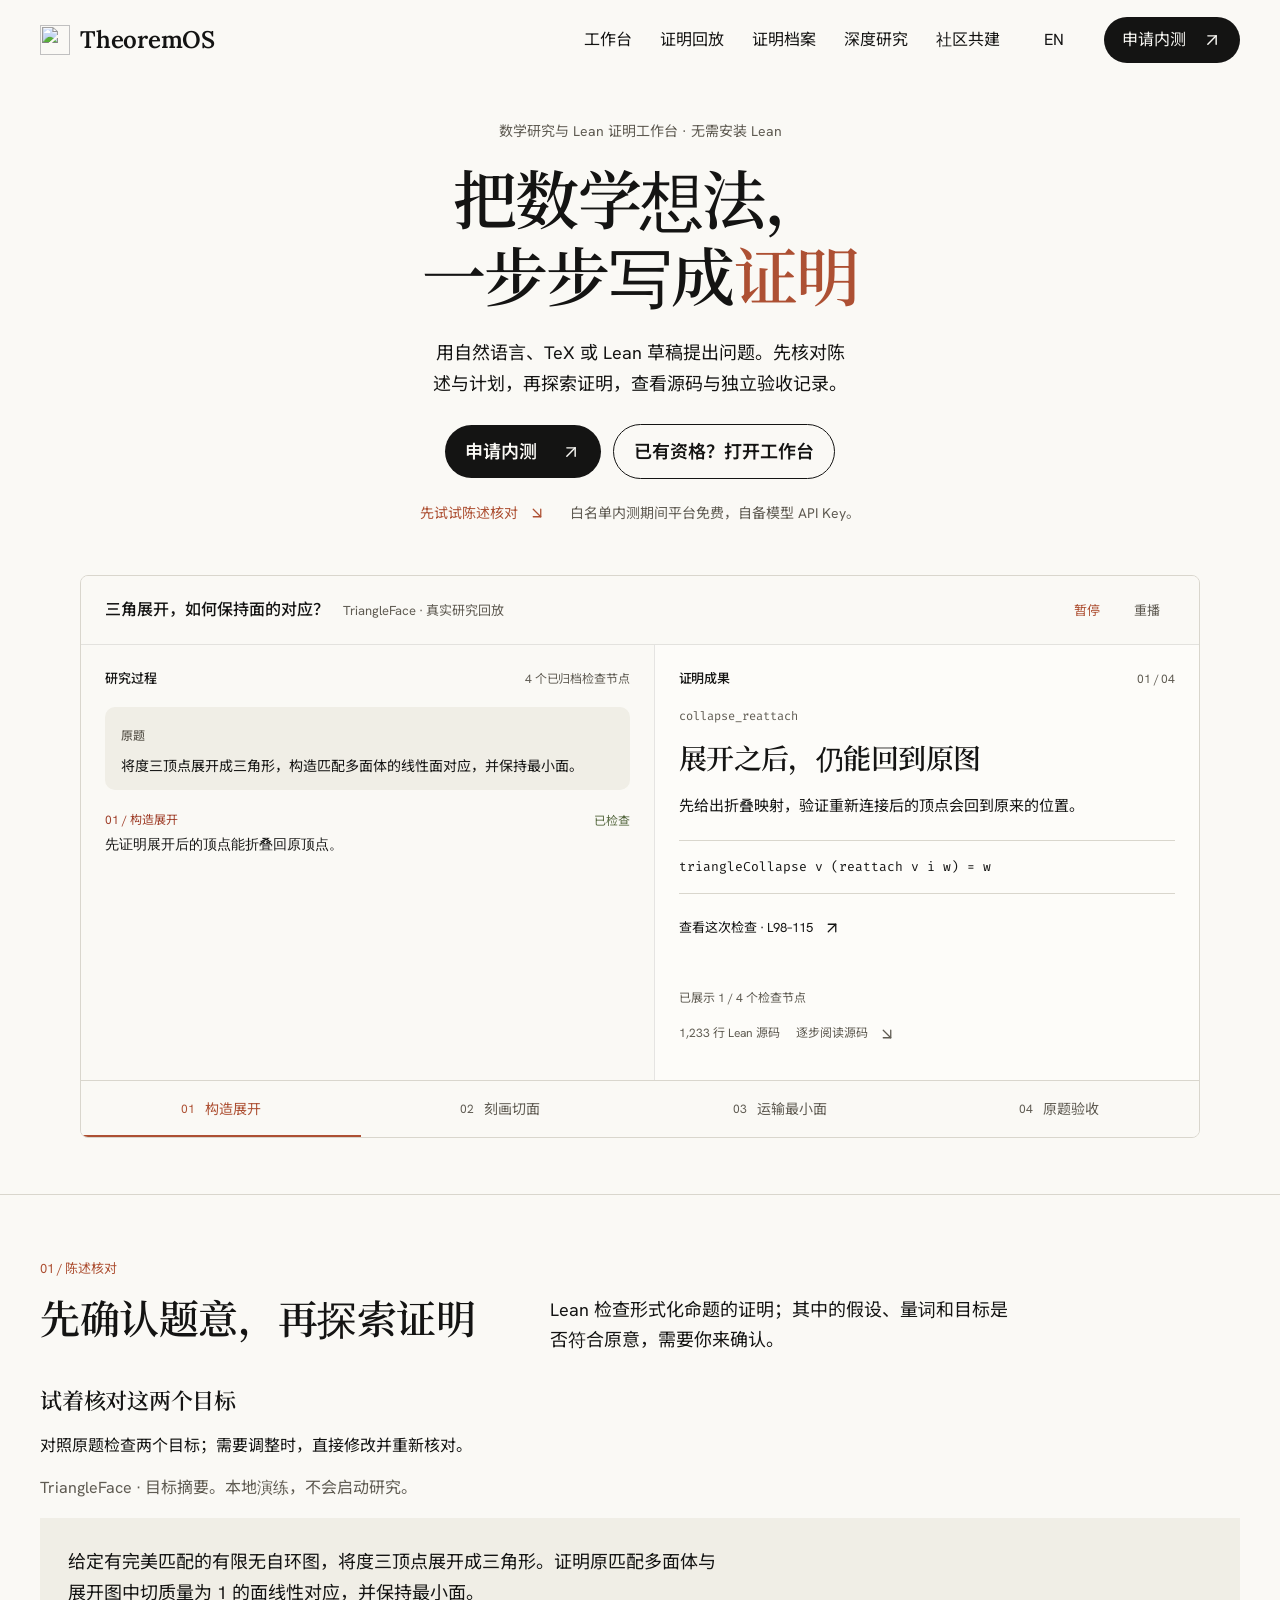
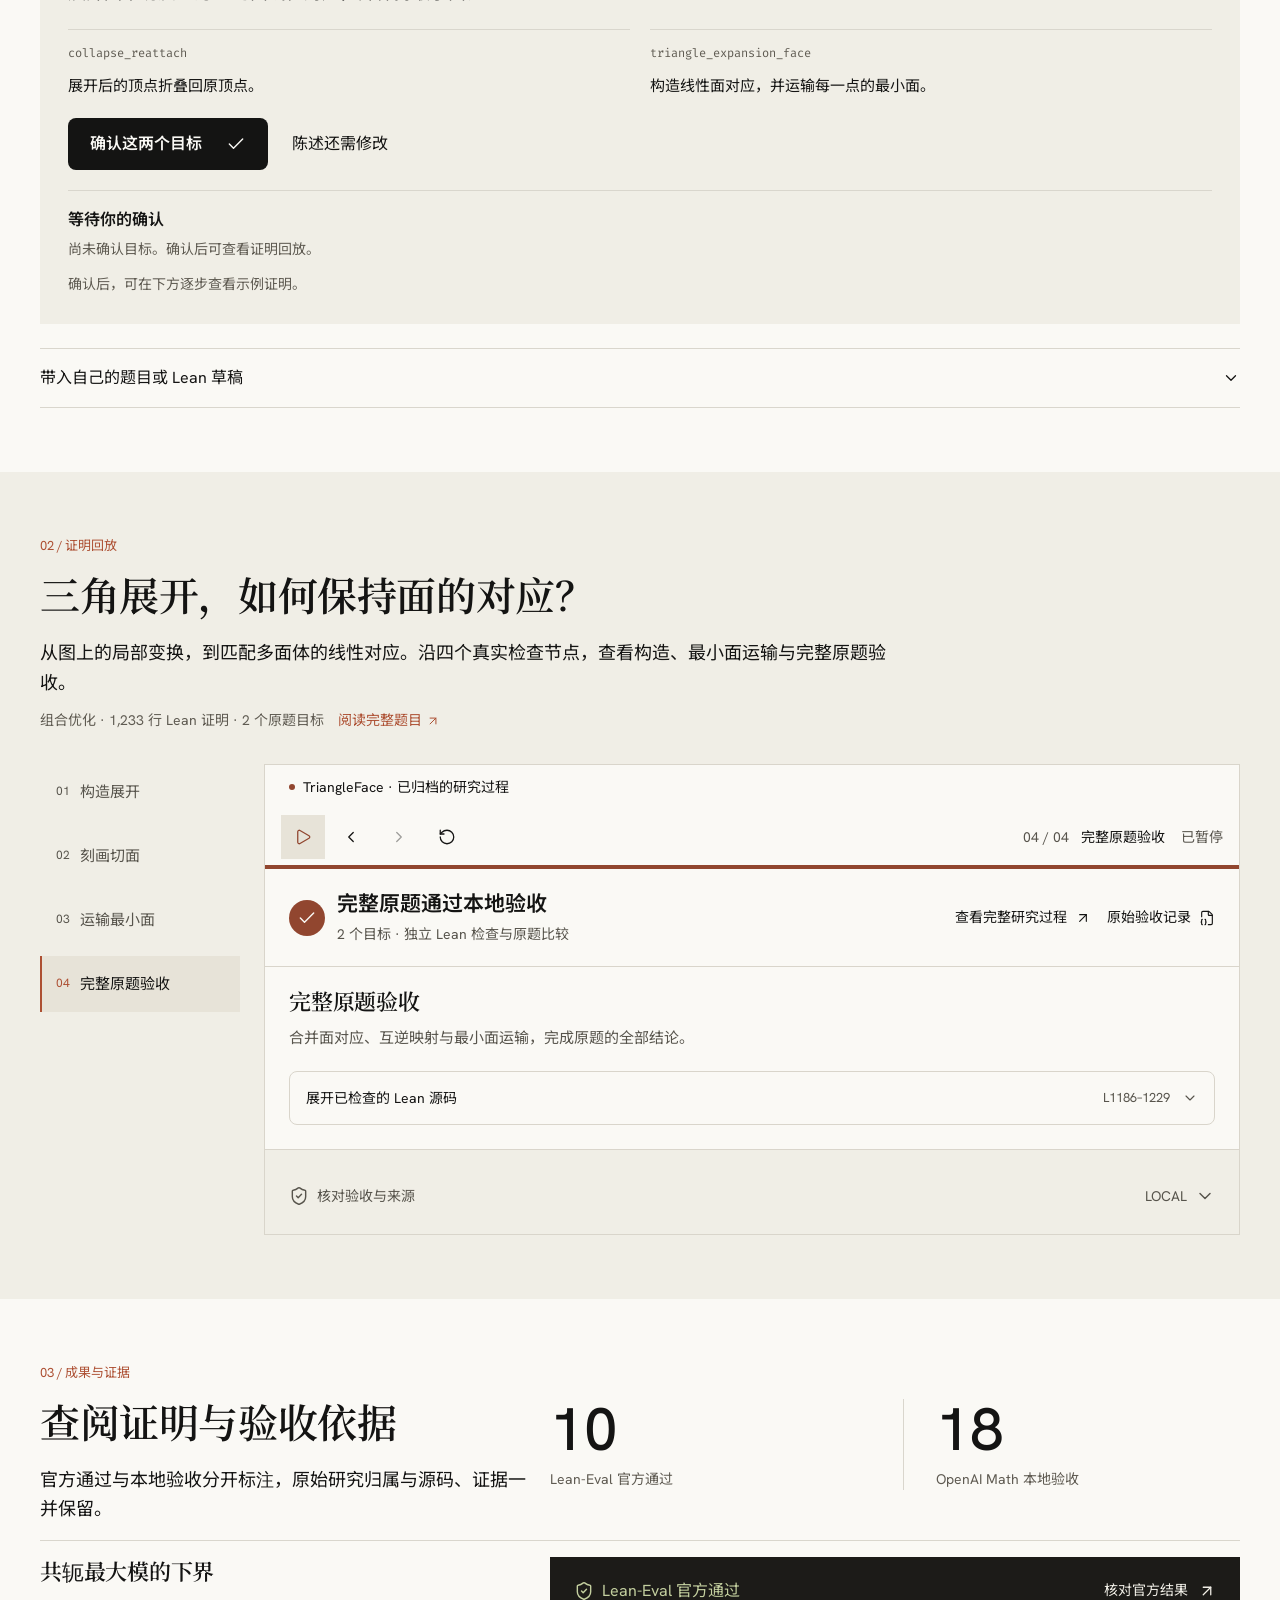
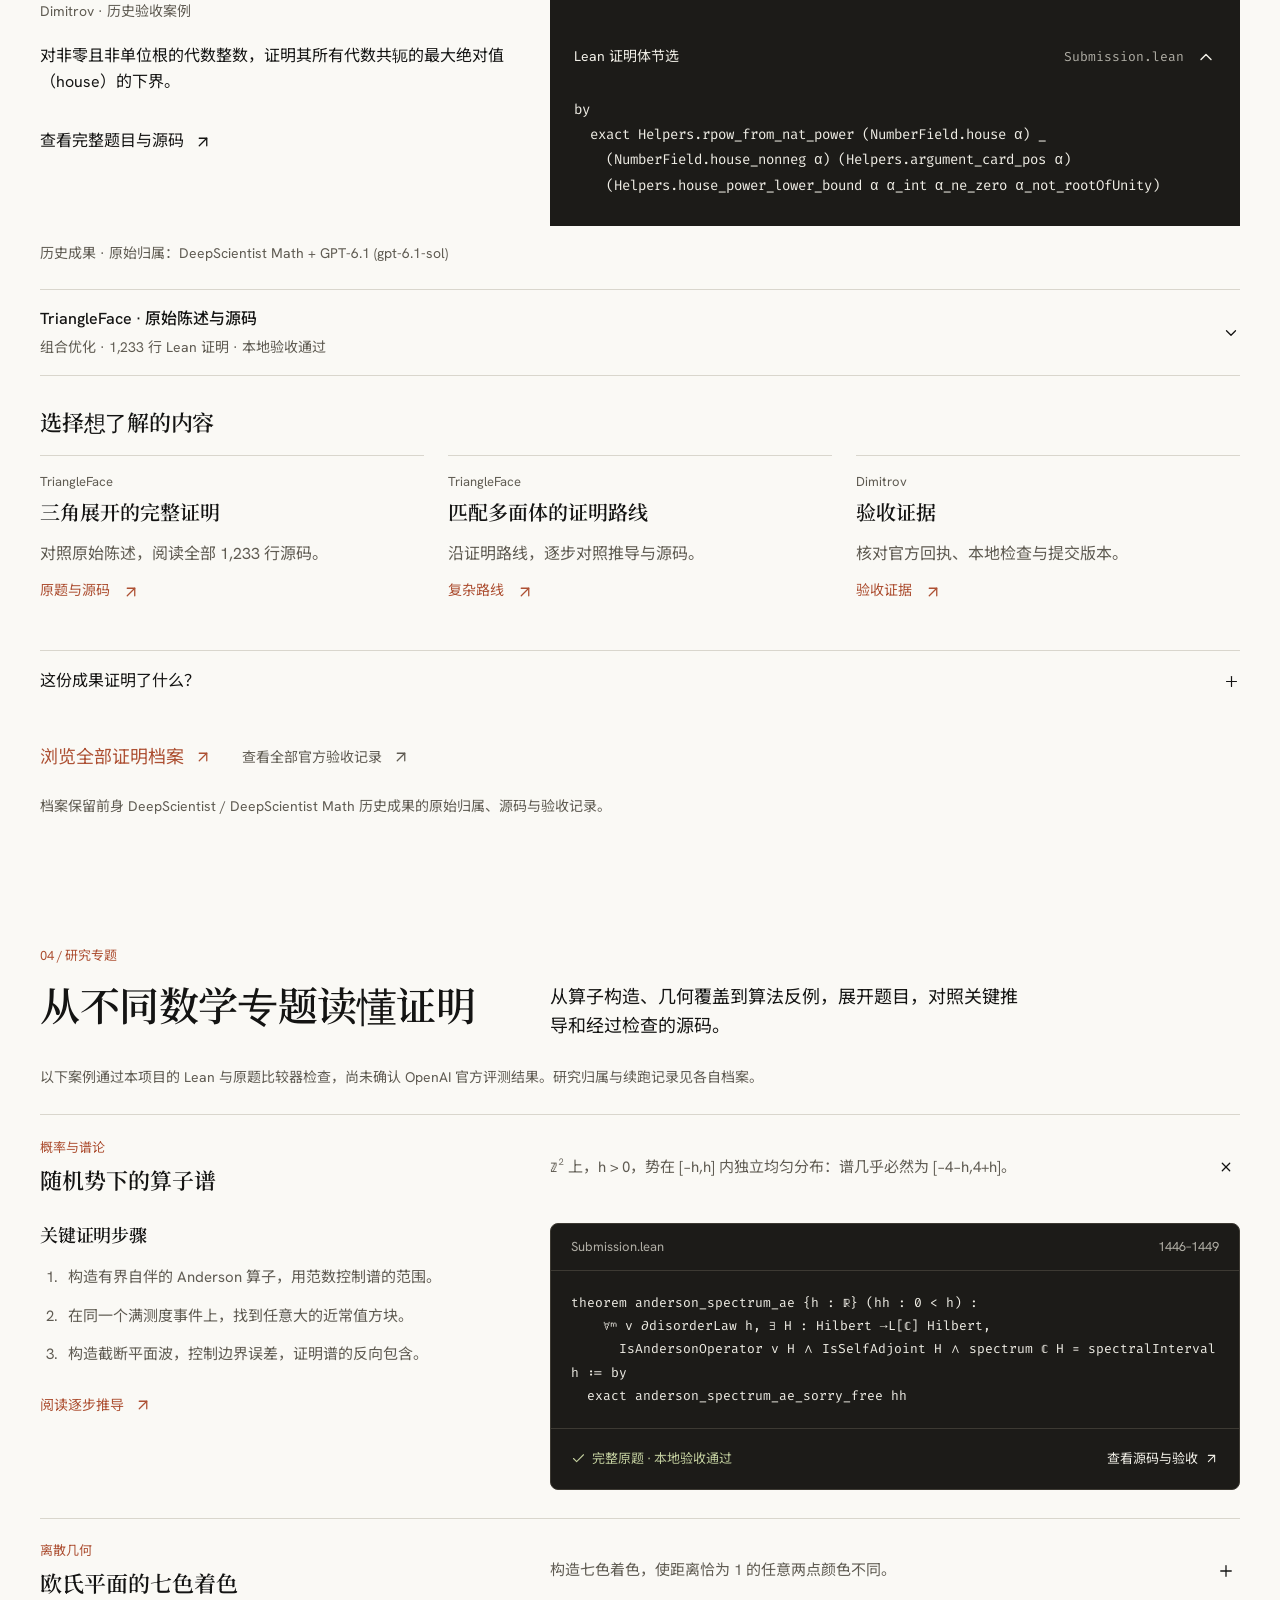
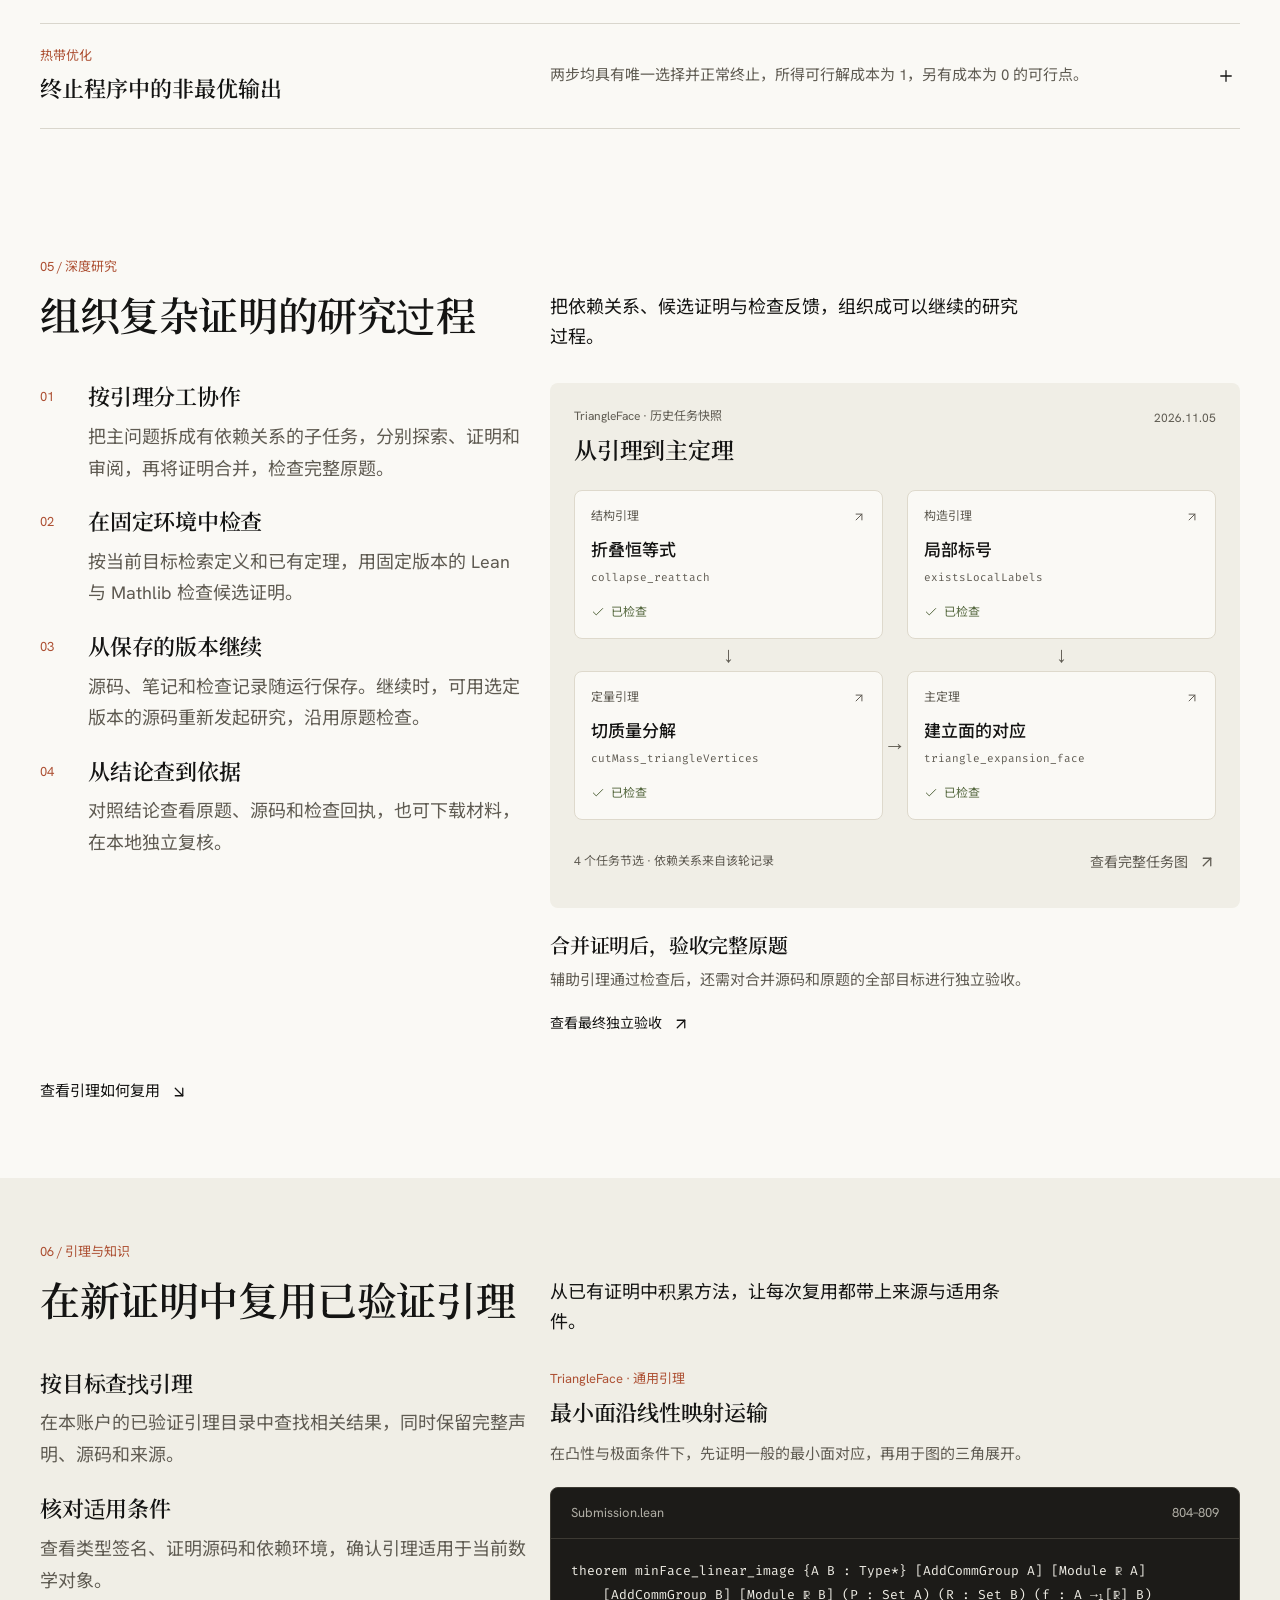
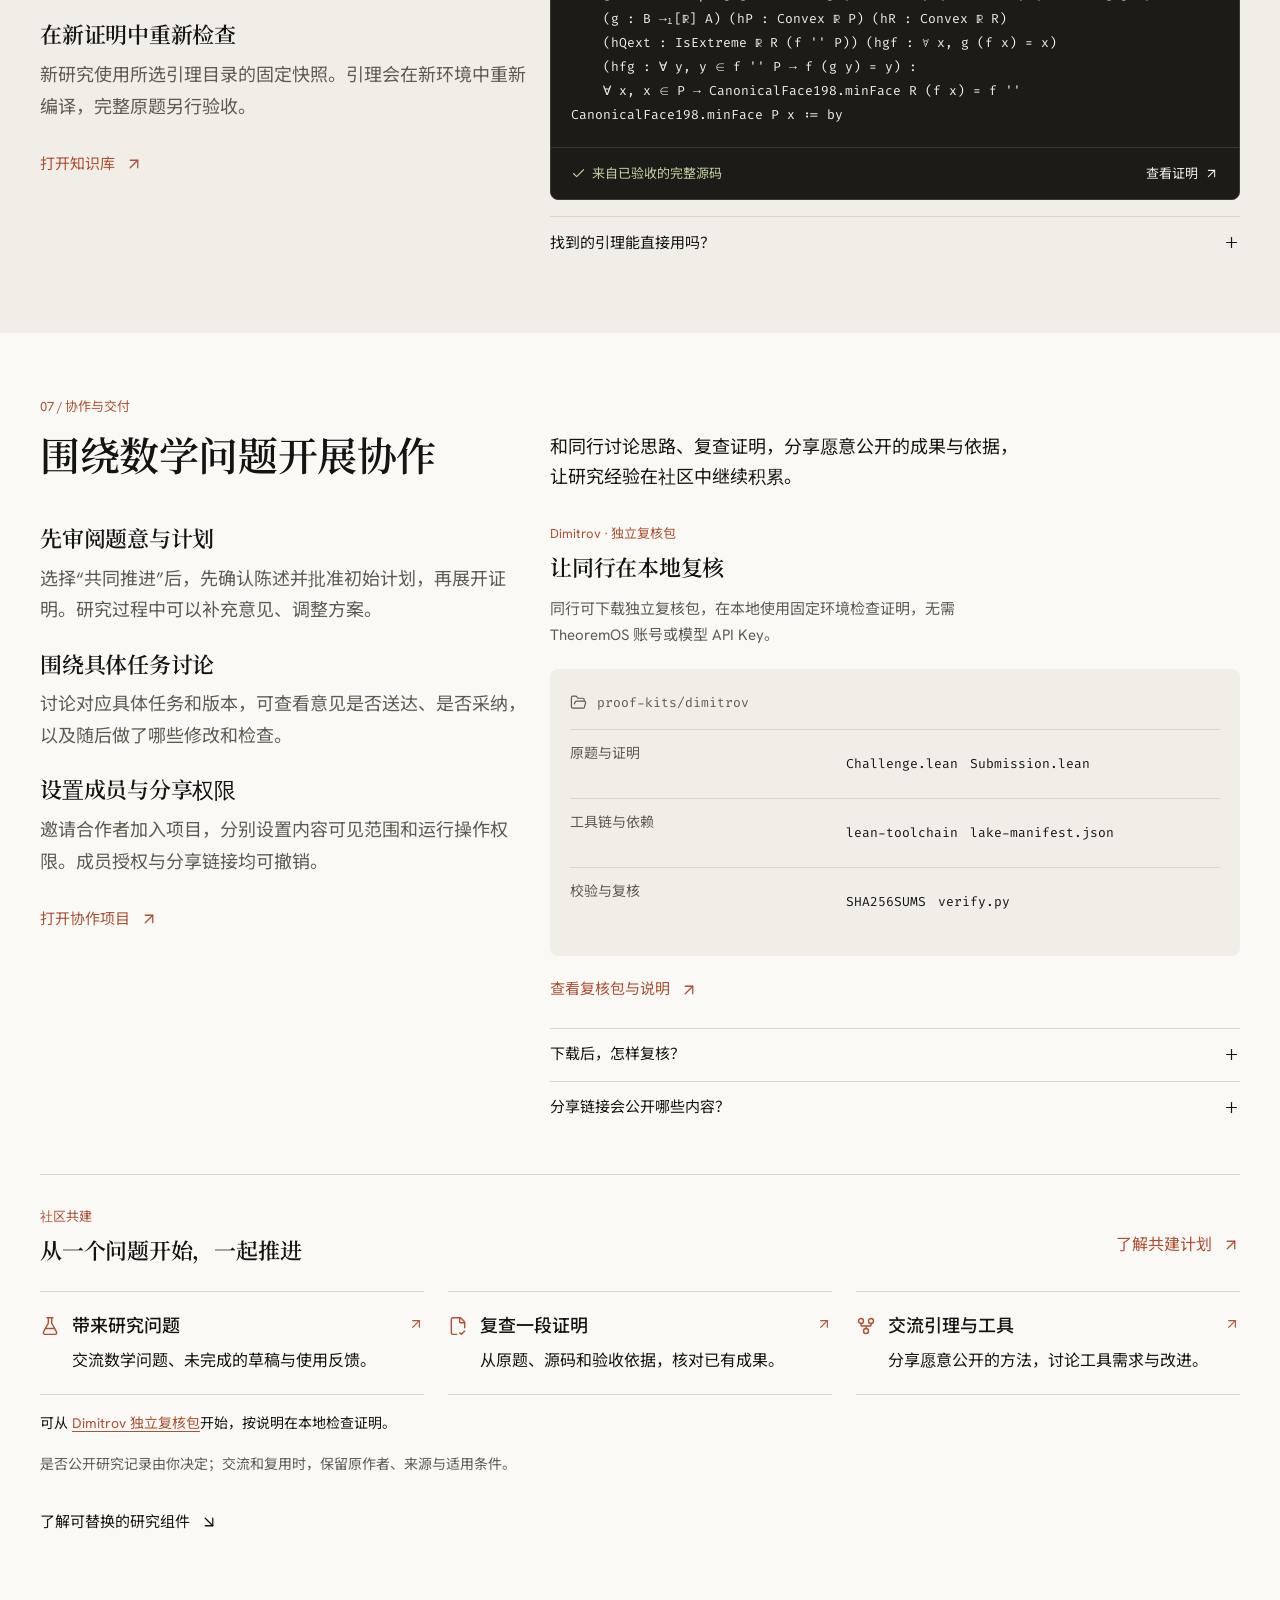
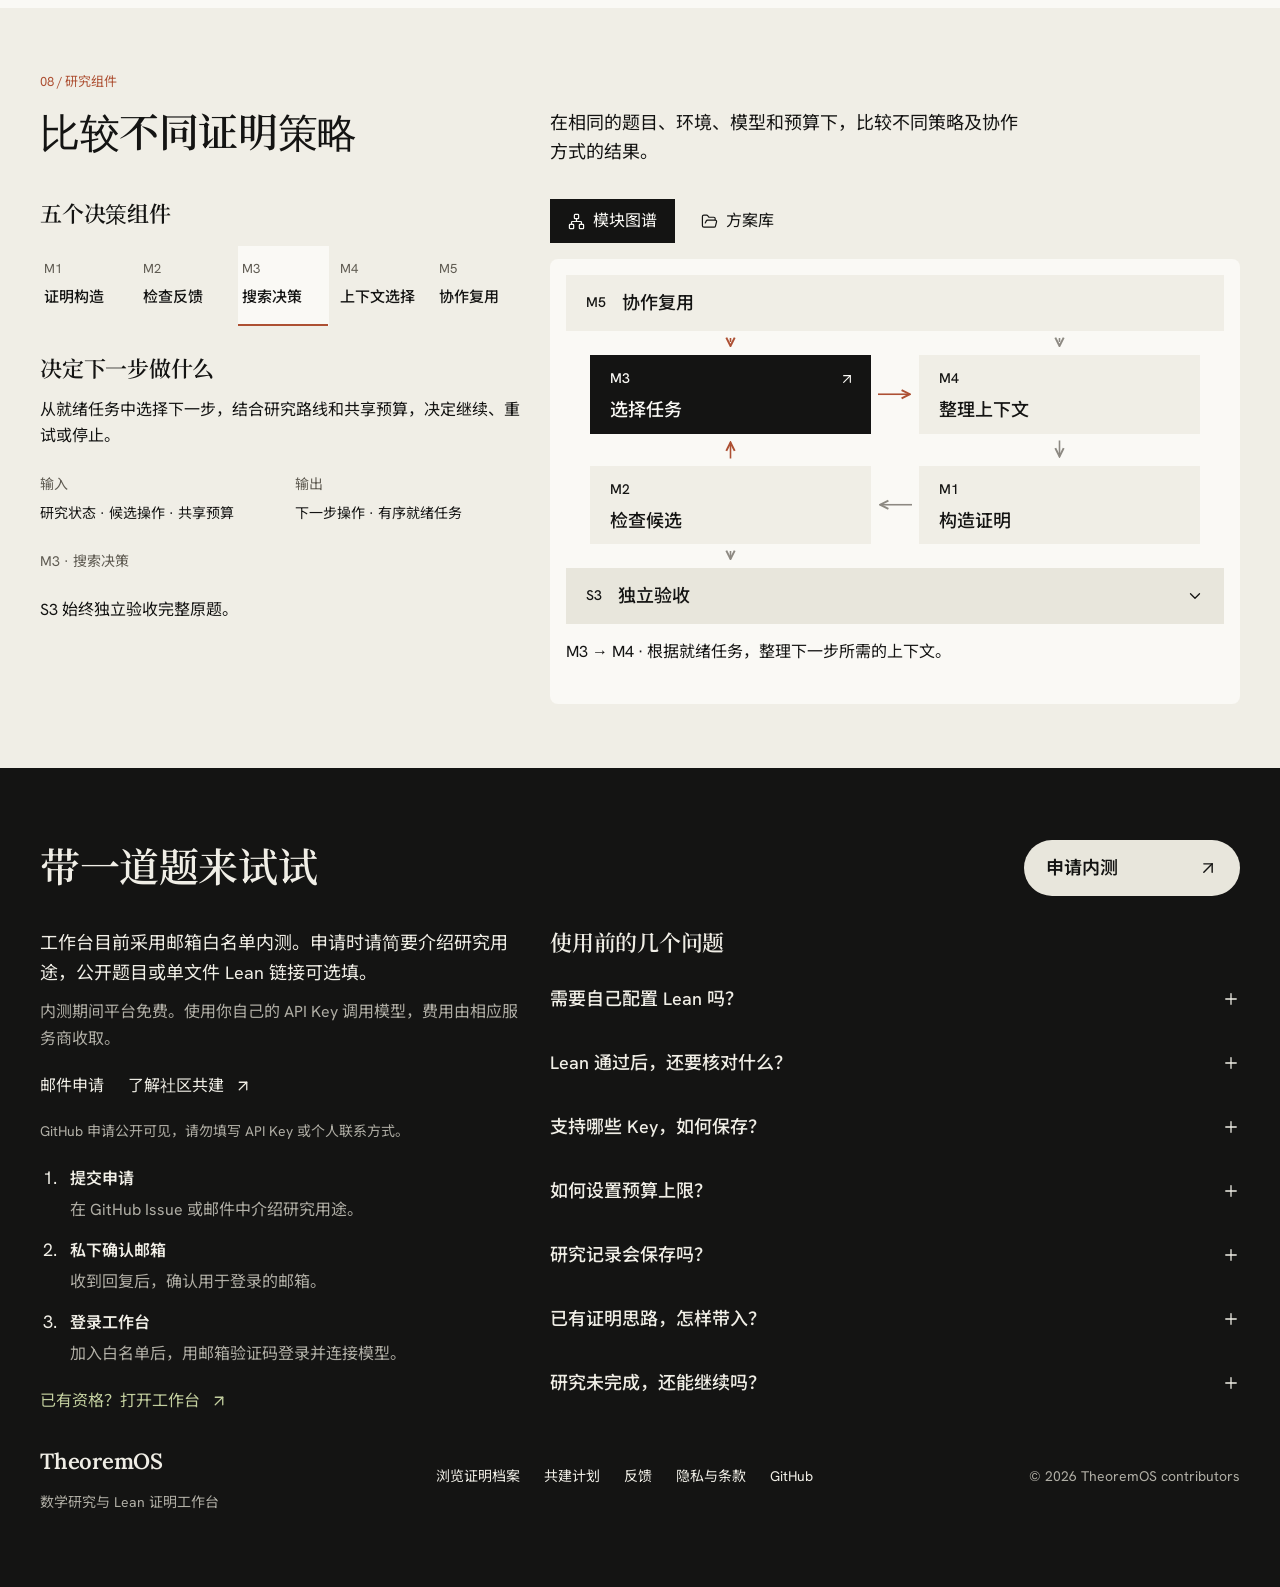
==== commit b37a674a: "style: add gentle inertial scrolling across the public site" ====
--- a/index.html
+++ b/index.html
@@ -21,6 +21,7 @@
   <script>document.documentElement.classList.add("m-enter");setTimeout(()=>document.documentElement.classList.add("m-enter-done"),2000)</script>
   <link rel="stylesheet" href="assets/moments/counter-rolls/moment.css">
   <title>TheoremOS | 从原题到 Lean 证明</title>
+  <link rel="stylesheet" href="smooth-scroll.css">
 </head>
 <body class="landing-page landing-refined landing-product-first">
   <header class="site-header nav">
@@ -462,5 +463,7 @@
   <script src="landing.js" defer></script>
   <script src="hero-proof.js" defer></script>
   <script src="assets/moments/preview-loader.js" defer></script>
+  <script src="assets/vendor/lenis-1.3.27.min.js" defer></script>
+  <script src="smooth-scroll.js" defer></script>
 </body>
 </html>
--- a/landing.css
+++ b/landing.css
@@ -781,7 +781,7 @@
 .landing-page .proof-totals strong { font-variant-numeric: tabular-nums; }
 .landing-page .proof-totals > a { flex: 1; gap: 10px; }
 .landing-page .proof-totals > a + a { padding-left: 32px; border-left: 1px solid #d9d6cd; }
-.landing-page .proof-totals span { font-size: 14px; line-height: 1.5; color: var(--muted); }
+.landing-page .proof-totals > a > span { font-size: 14px; line-height: 1.5; color: var(--muted); }
 .landing-page .case-guide { margin-block: 32px; }
 .landing-page .case-guide > h3 { margin-bottom: 16px; }
 .landing-page .case-guide > ul { display: grid; grid-template-columns: repeat(3, minmax(0, 1fr)); gap: 24px; }
--- a/assets/moments/counter-rolls/moment.css
+++ b/assets/moments/counter-rolls/moment.css
@@ -0,0 +1,4 @@
+/* Fixed digit cells keep the figure still while symbols decode. */
+.mo-cr, .mo-cr__visual { display: inline-flex; align-items: baseline; white-space: pre; }
+.mo-cr__col { display: inline-block; width: 1ch; line-height: 1; text-align: center; font-variant-numeric: tabular-nums; }
+.mo-cr__ch { display: inline-block; line-height: 1; white-space: pre; font-variant-numeric: normal; }
--- a/smooth-scroll.css
+++ b/smooth-scroll.css
@@ -0,0 +1,35 @@
+/* Lenis 1.3.27 recommended styles; MIT, darkroom.engineering. */
+html.lenis,
+html.lenis body {
+  height: auto;
+}
+
+.lenis:not(.lenis-autoToggle).lenis-stopped {
+  overflow: clip;
+}
+
+.lenis [data-lenis-prevent],
+.lenis [data-lenis-prevent-wheel],
+.lenis [data-lenis-prevent-touch],
+.lenis [data-lenis-prevent-vertical],
+.lenis [data-lenis-prevent-horizontal] {
+  overscroll-behavior: contain;
+}
+
+.lenis.lenis-smooth iframe {
+  pointer-events: none;
+}
+
+.lenis.lenis-autoToggle {
+  transition-property: overflow;
+  transition-duration: 1ms;
+  transition-behavior: allow-discrete;
+}
+
+/* Native anchors remain smooth if the enhancement is unavailable. */
+html { scroll-behavior: smooth; }
+html:focus-within, html.lenis.lenis-smooth { scroll-behavior: auto; }
+
+@media (prefers-reduced-motion: reduce) {
+  html { scroll-behavior: auto; }
+}
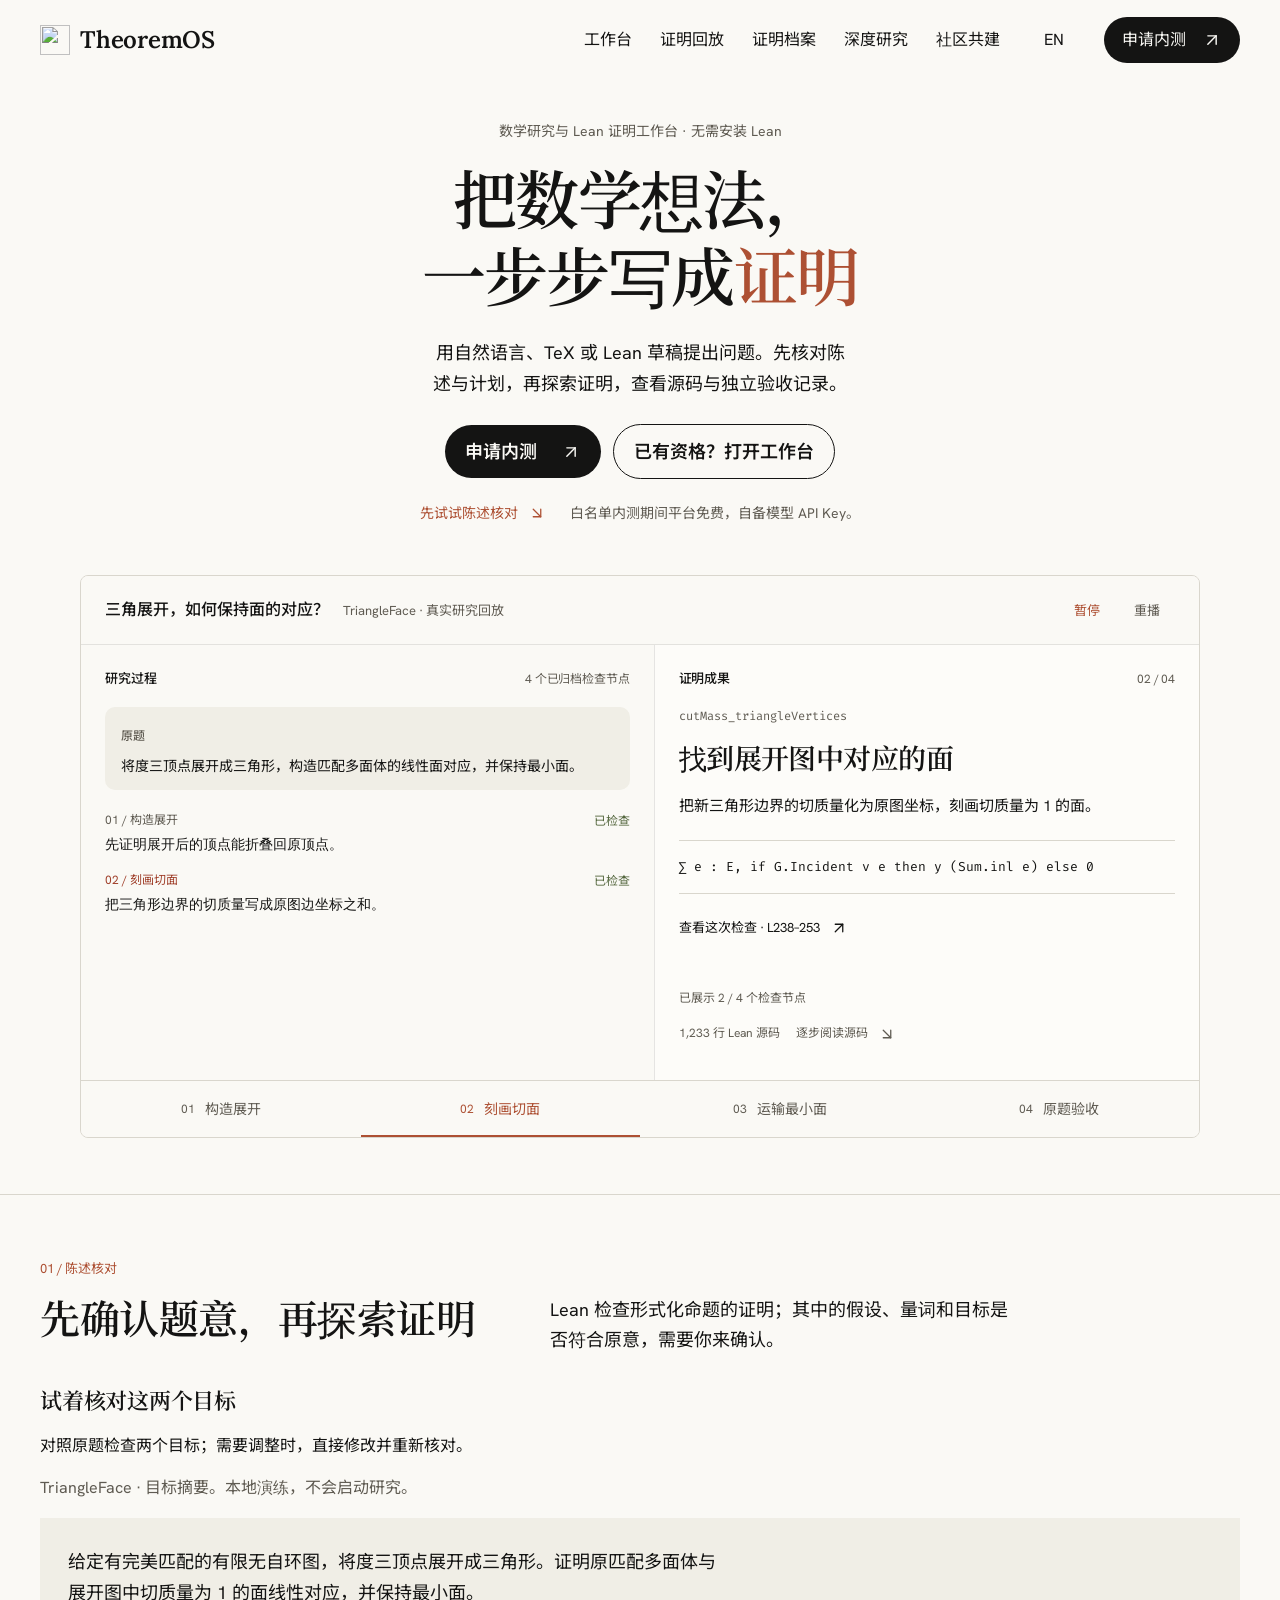
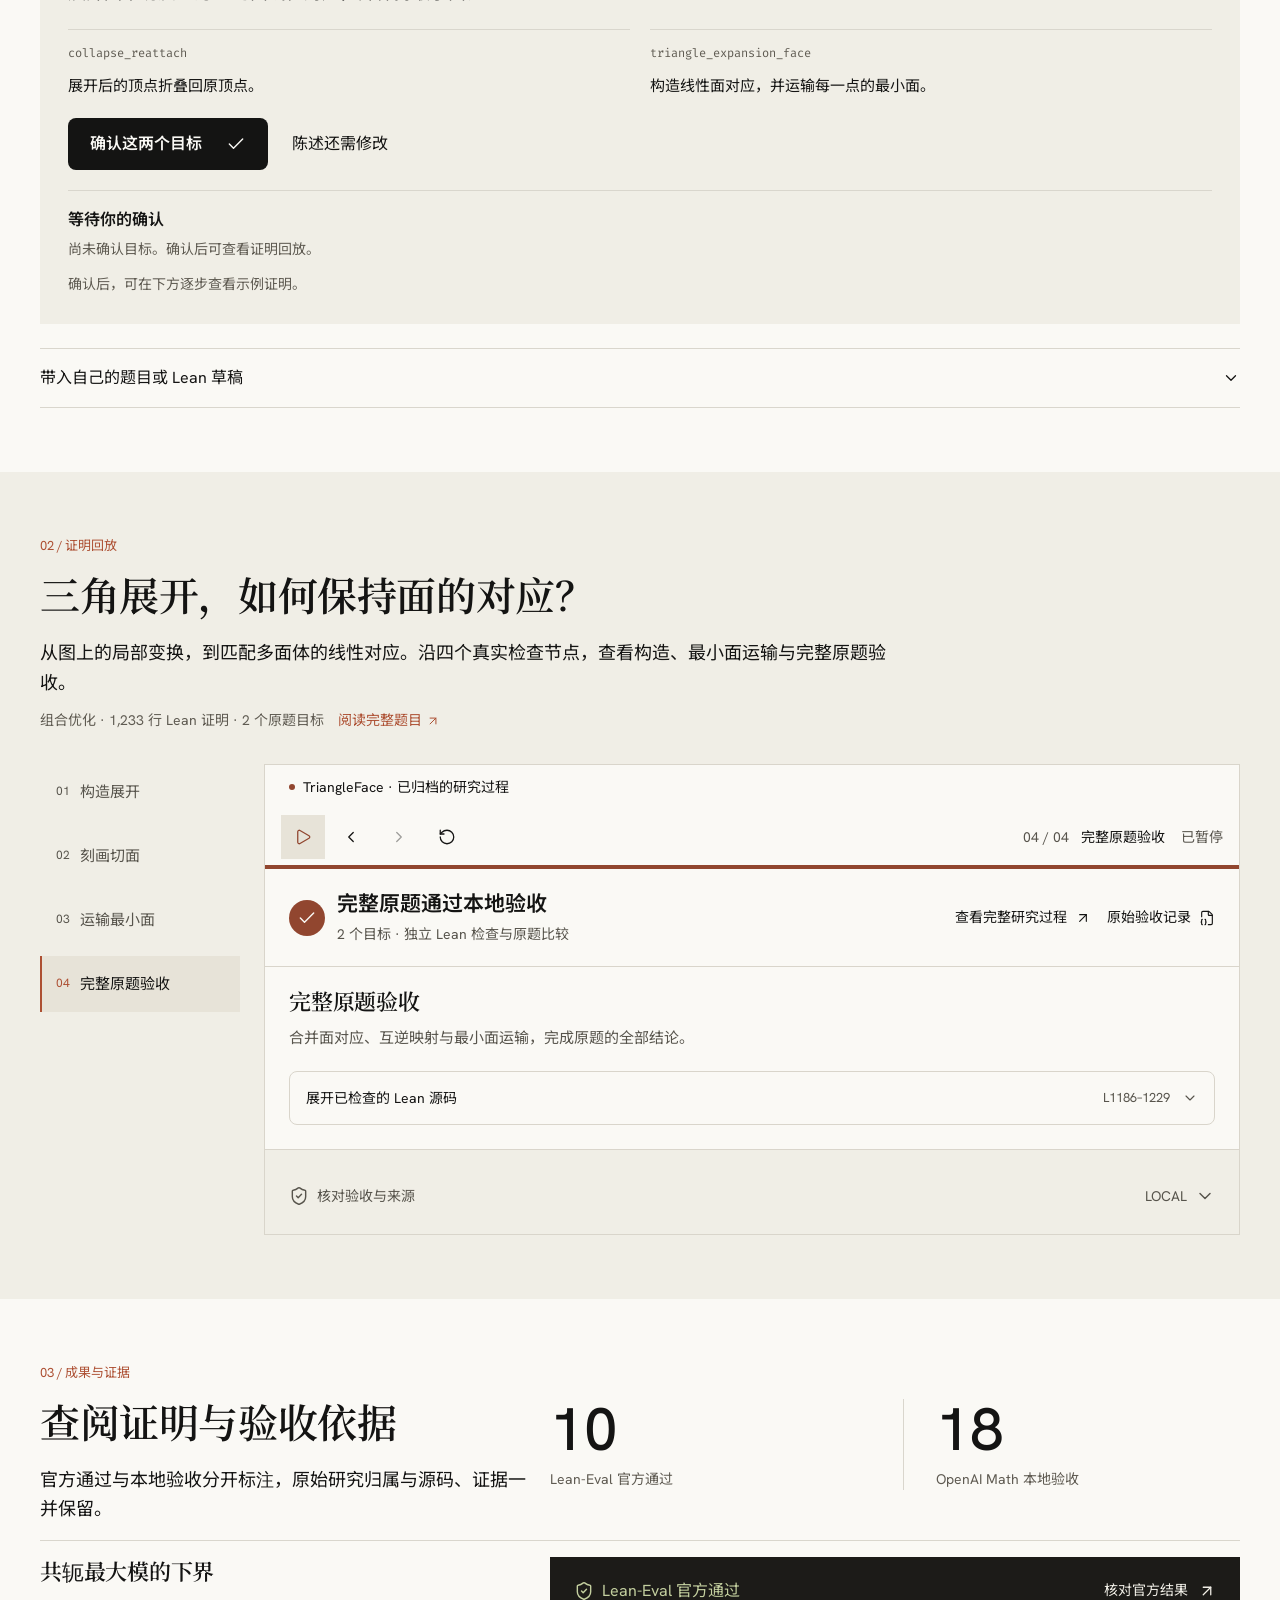
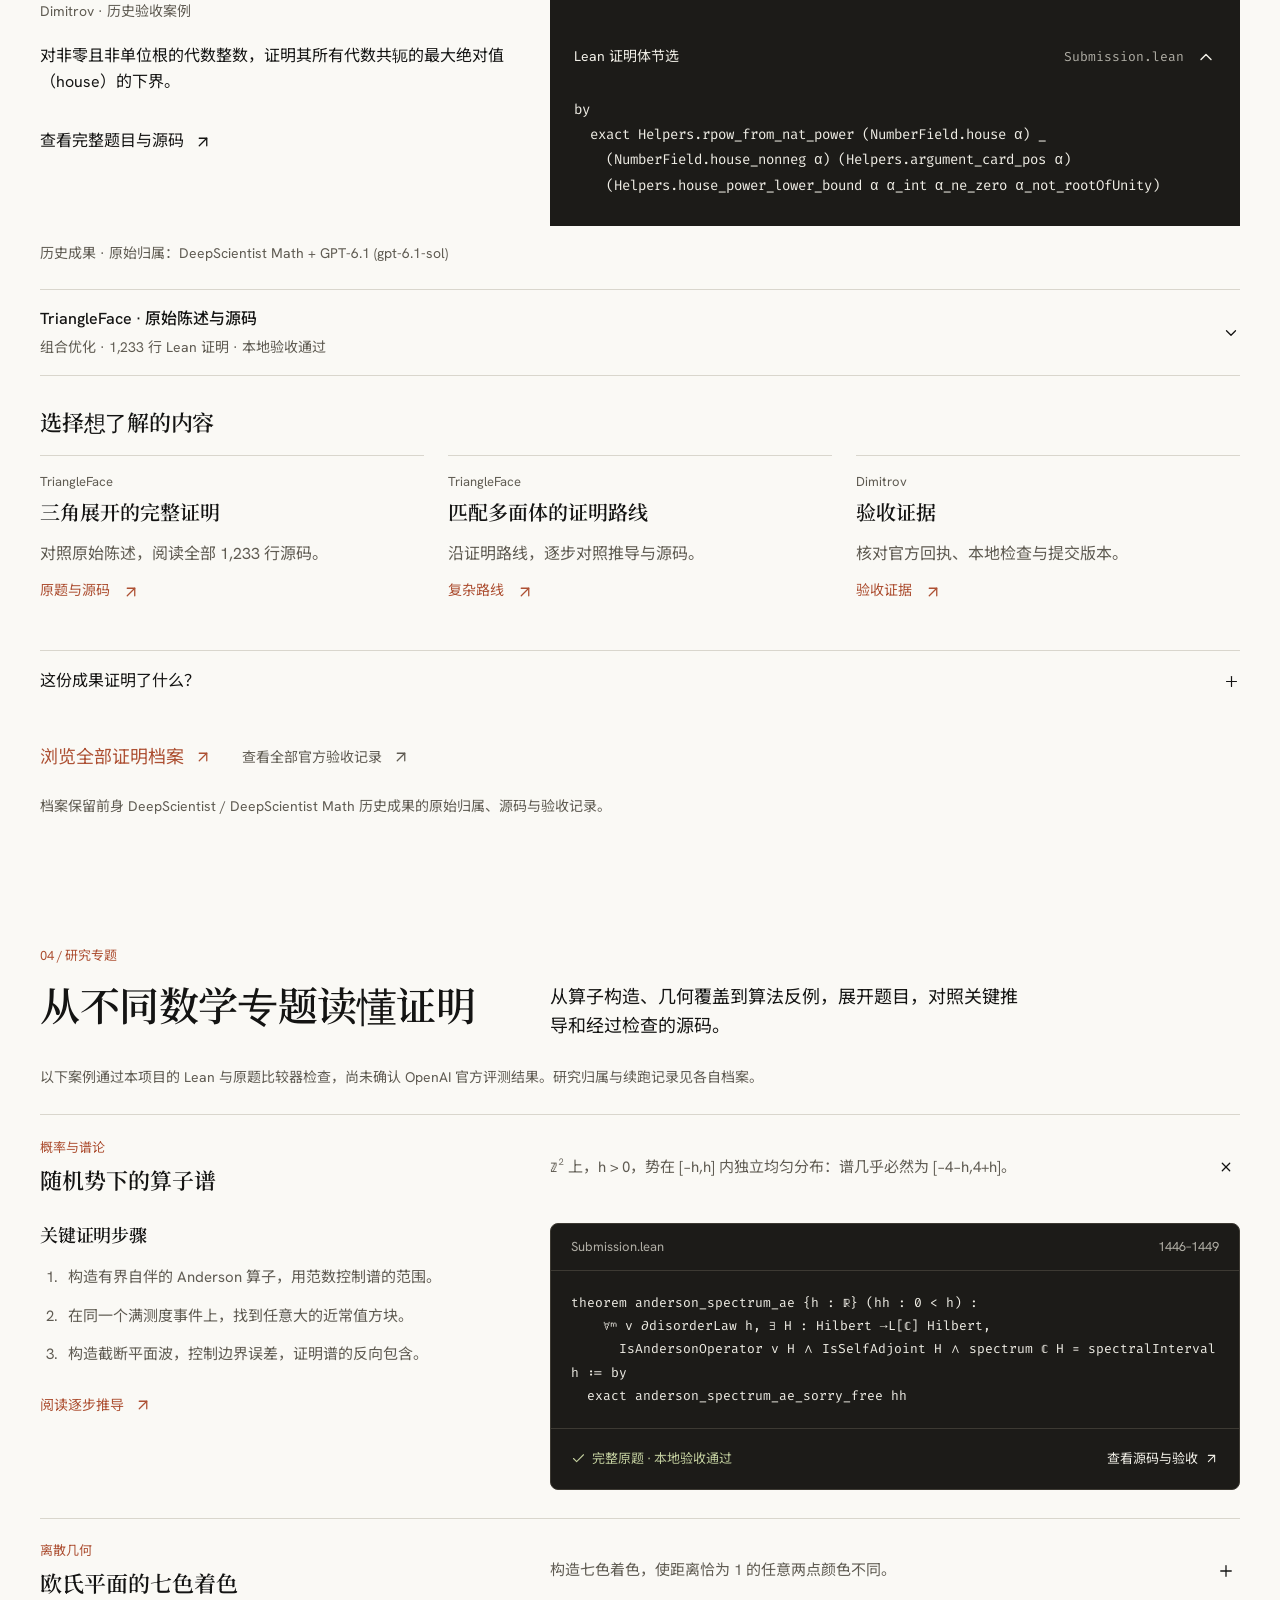
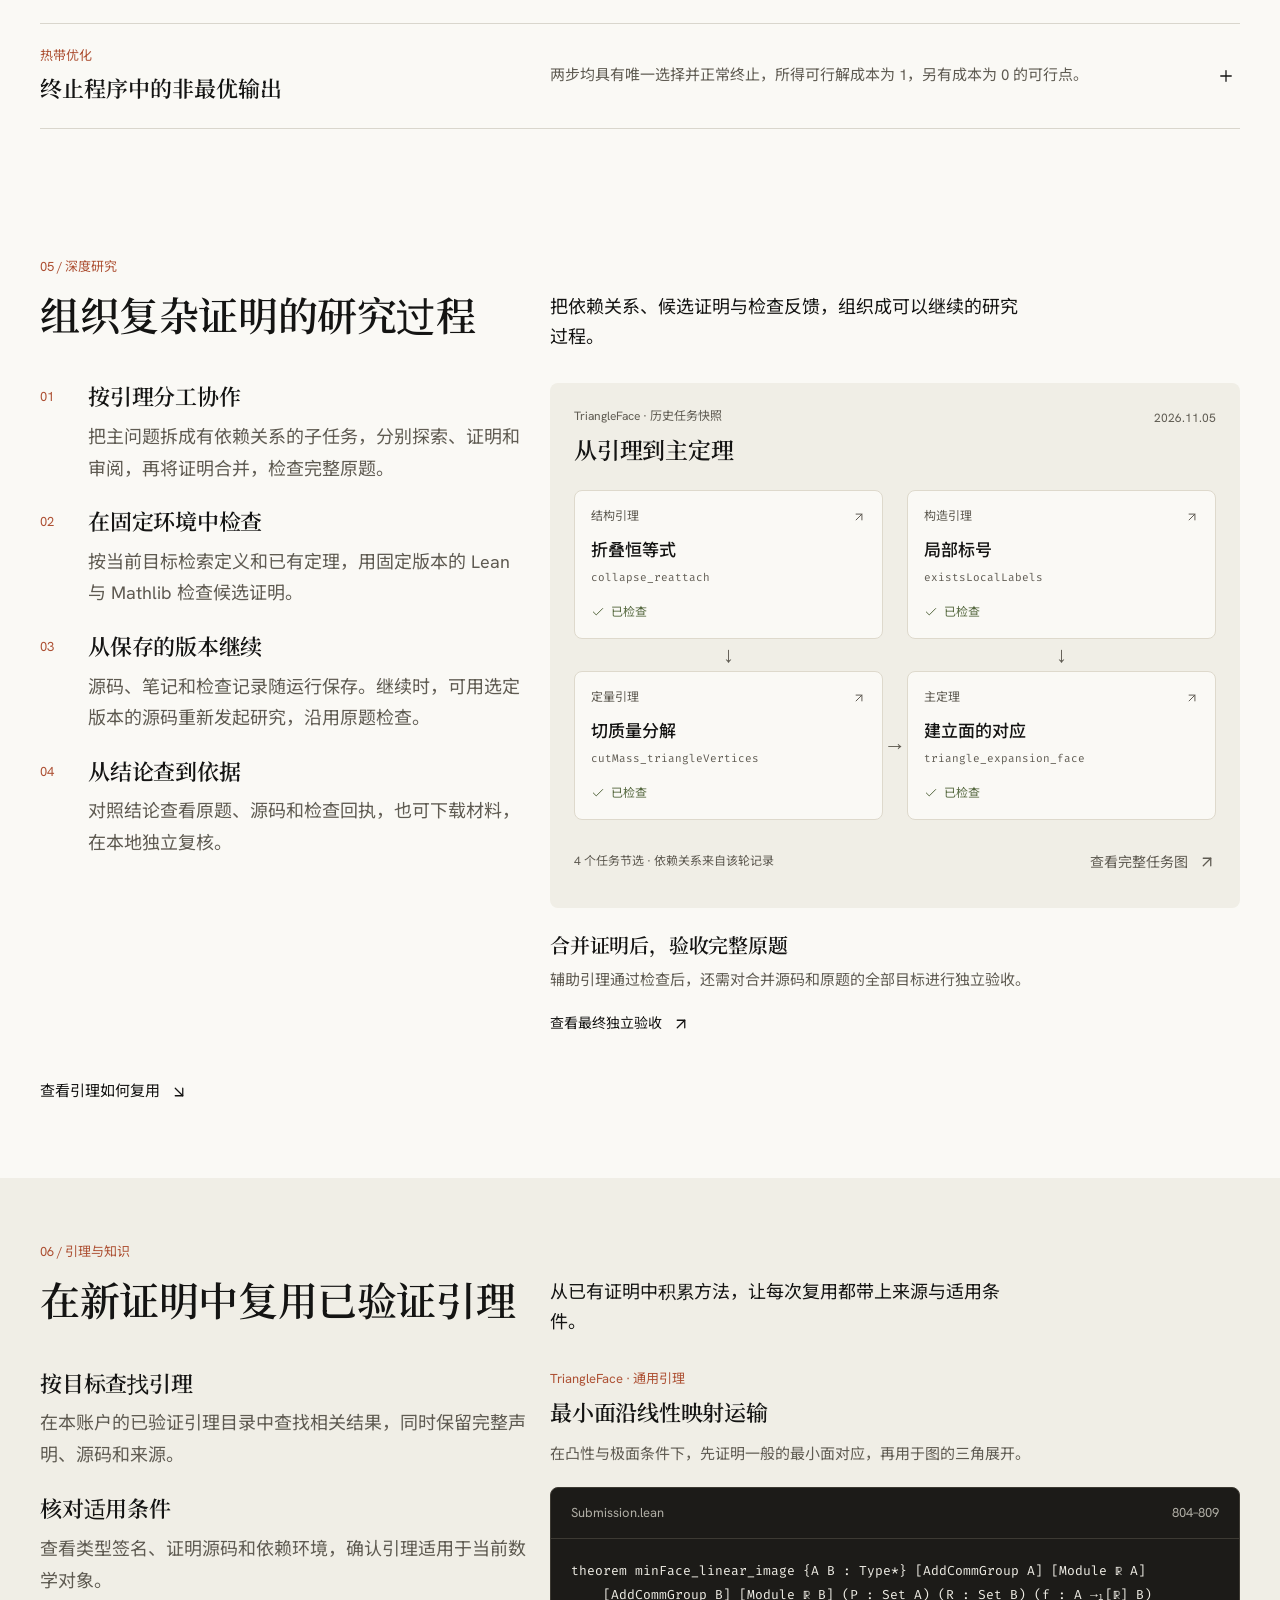
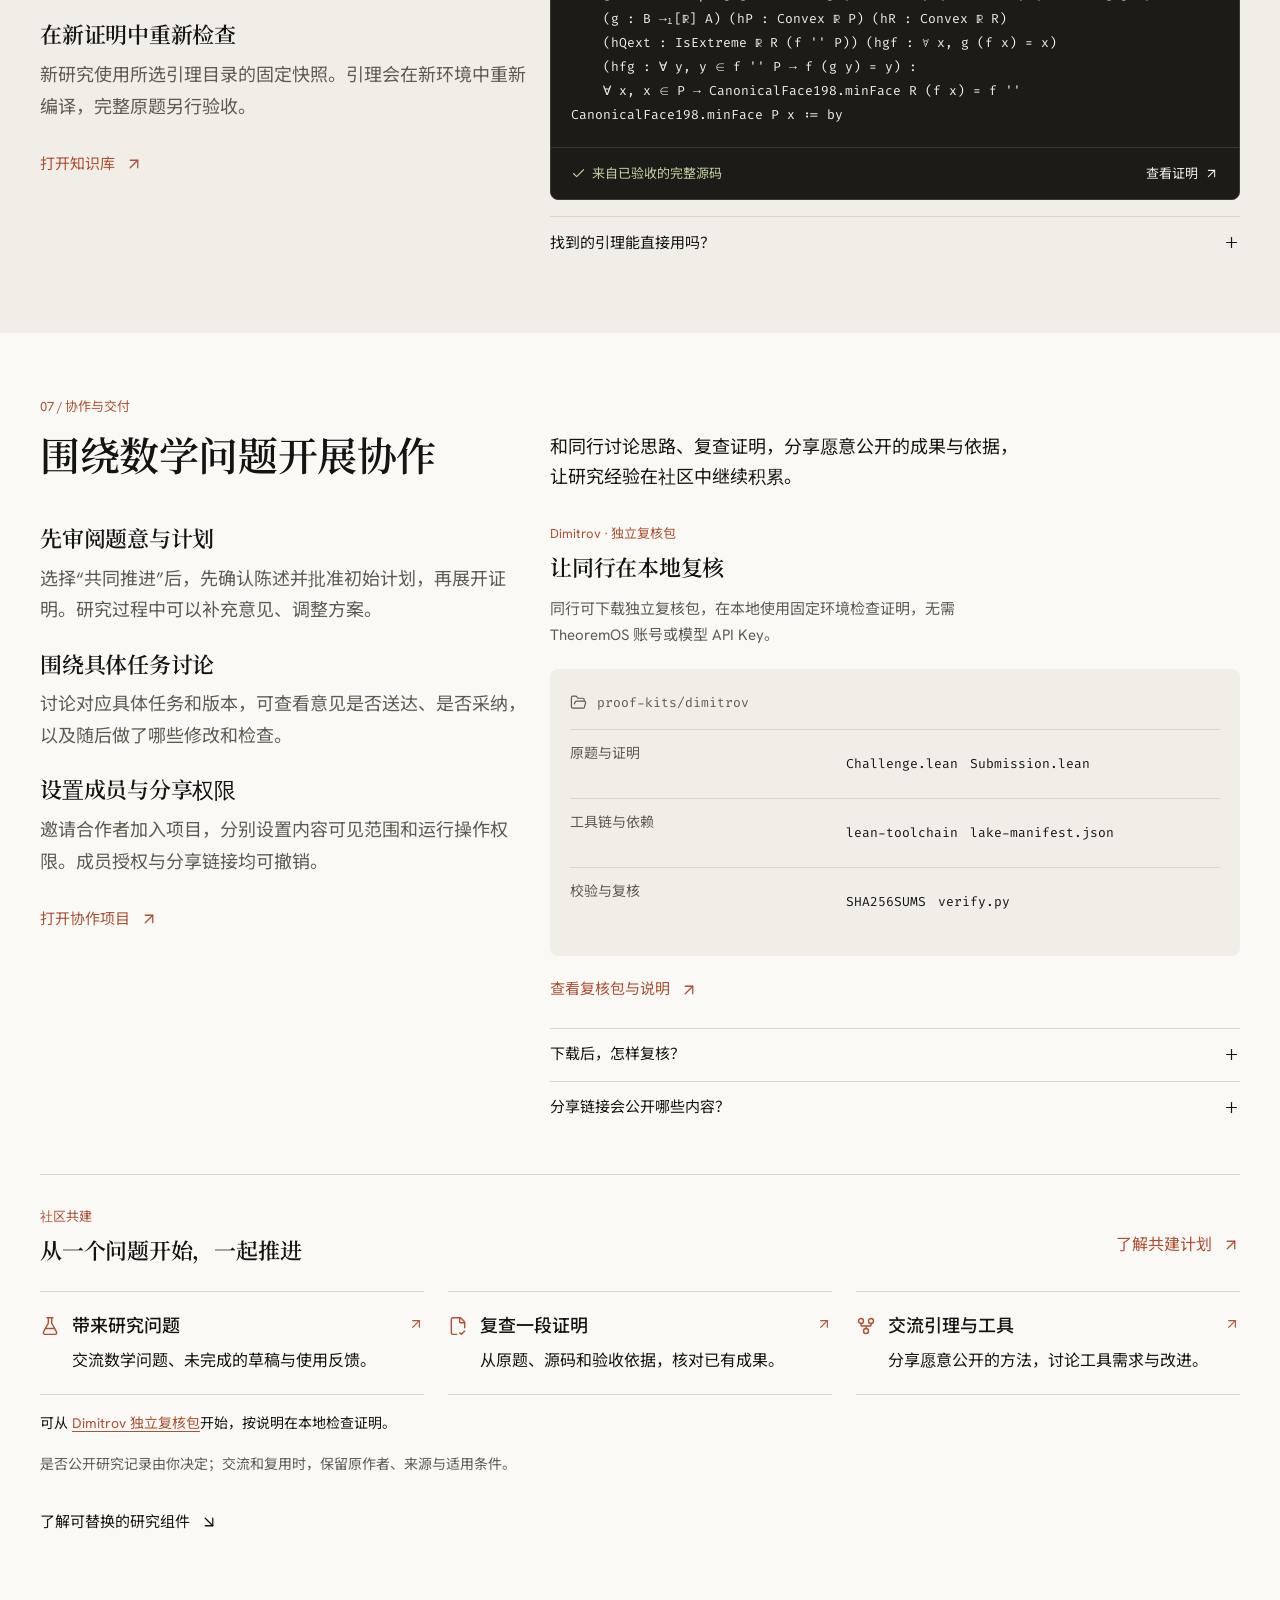
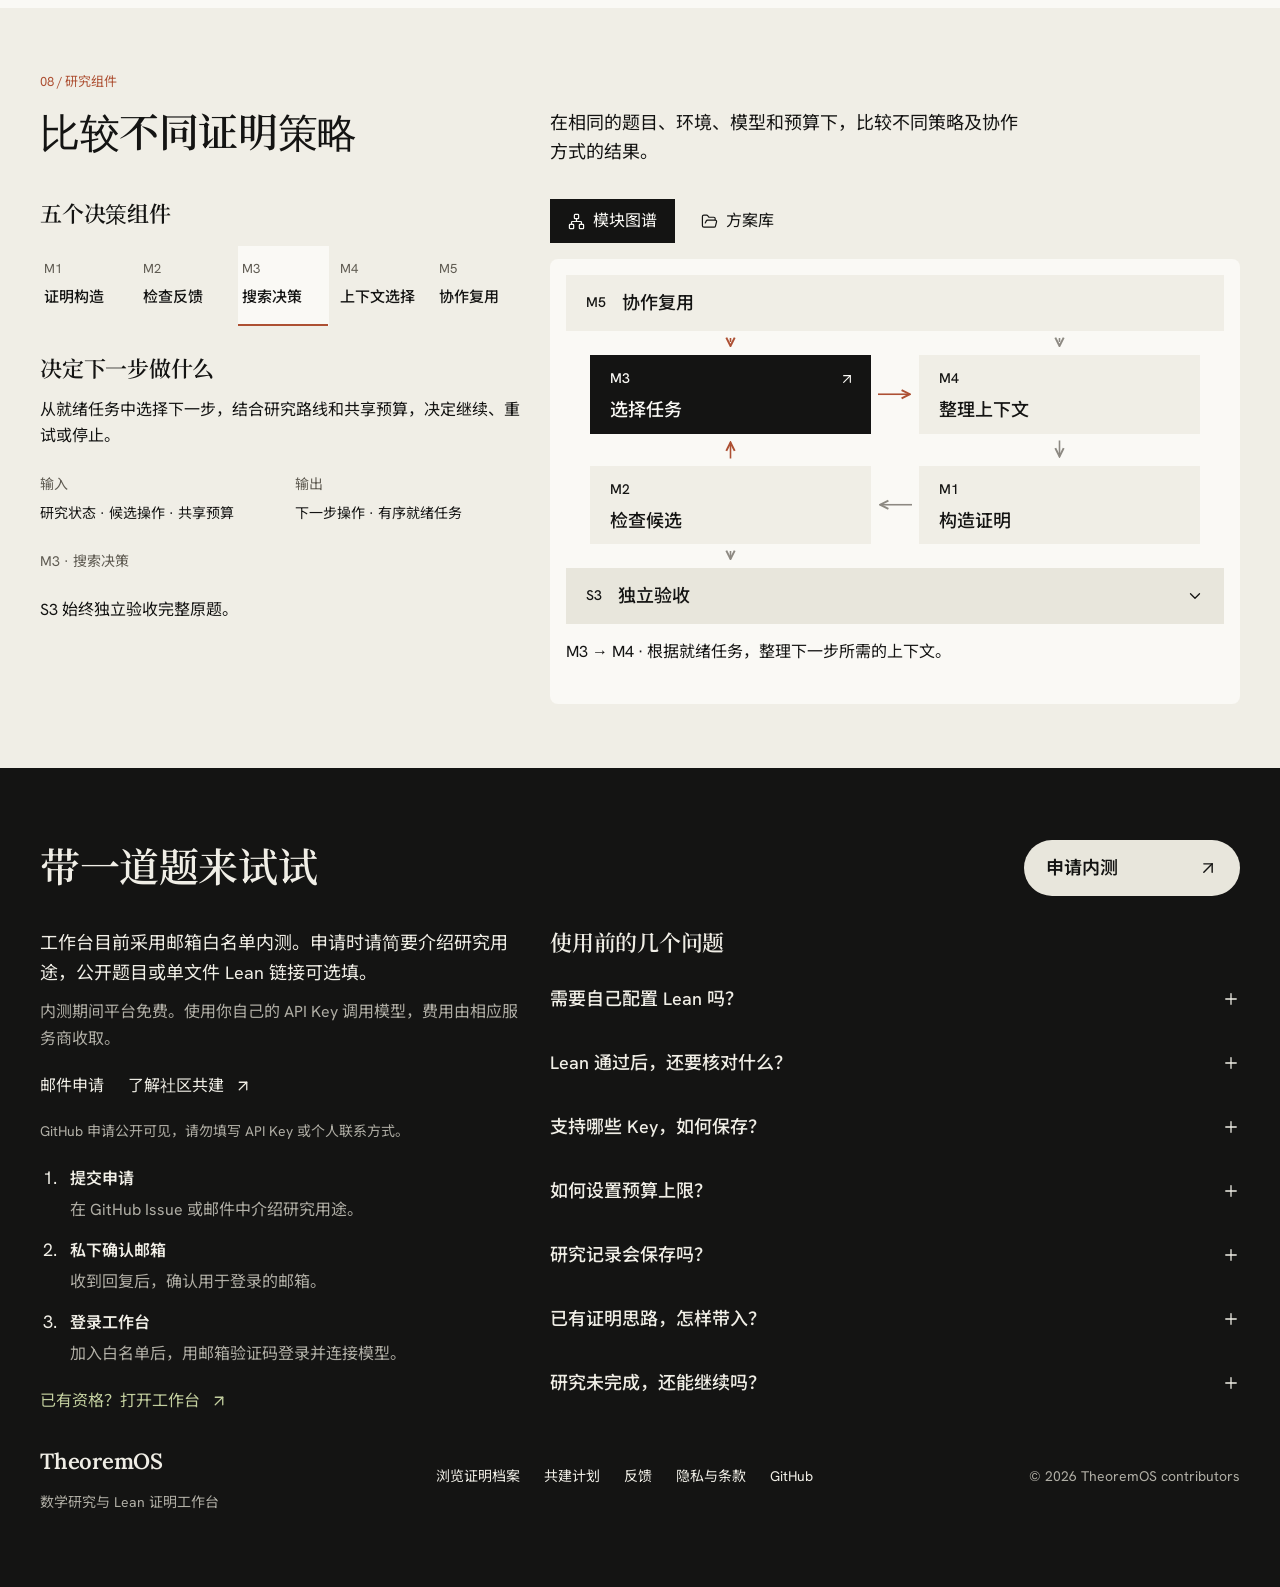
==== commit c7055c0f: "style: reveal cards in the viewport and track reading progress" ====
--- a/index.html
+++ b/index.html
@@ -22,6 +22,7 @@
   <link rel="stylesheet" href="assets/moments/counter-rolls/moment.css">
   <title>TheoremOS | 从原题到 Lean 证明</title>
   <link rel="stylesheet" href="smooth-scroll.css">
+  <link rel="stylesheet" href="scroll-effects.css">
 </head>
 <body class="landing-page landing-refined landing-product-first">
   <header class="site-header nav">
@@ -465,5 +466,6 @@
   <script src="assets/moments/preview-loader.js" defer></script>
   <script src="assets/vendor/lenis-1.3.27.min.js" defer></script>
   <script src="smooth-scroll.js" defer></script>
+  <script src="scroll-effects.js" defer></script>
 </body>
 </html>
--- a/scroll-effects.css
+++ b/scroll-effects.css
@@ -0,0 +1,23 @@
+.reading-progress {
+  position: fixed;
+  inset: 0 0 auto;
+  height: 2px;
+  z-index: 90;
+  pointer-events: none;
+}
+.reading-progress__fill {
+  display: block;
+  width: 100%;
+  height: 100%;
+  background: var(--accent, #9b6547);
+  transform: scaleX(0);
+  transform-origin: left center;
+  will-change: transform;
+}
+
+@media (prefers-reduced-motion: no-preference) {
+  [data-scroll-reveal="pending"] {
+    opacity: 0;
+    translate: 0 18px;
+  }
+}
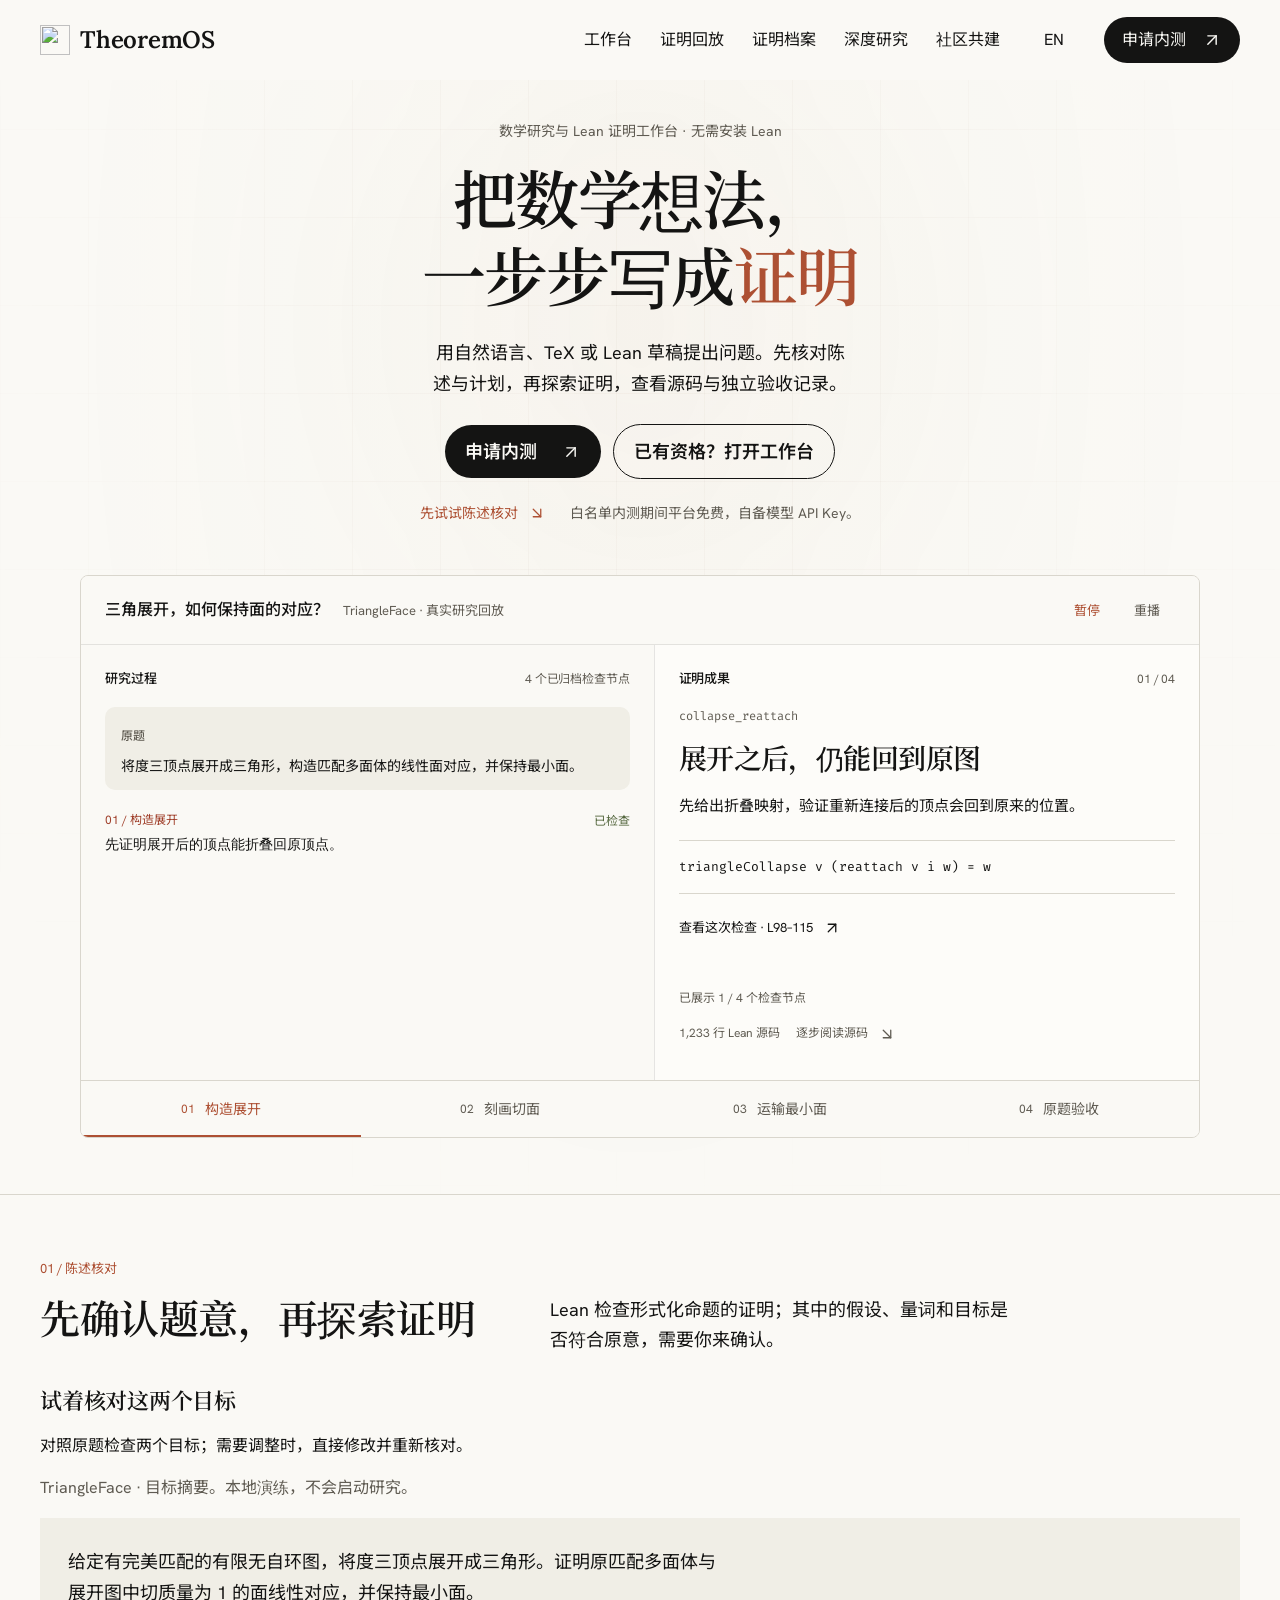
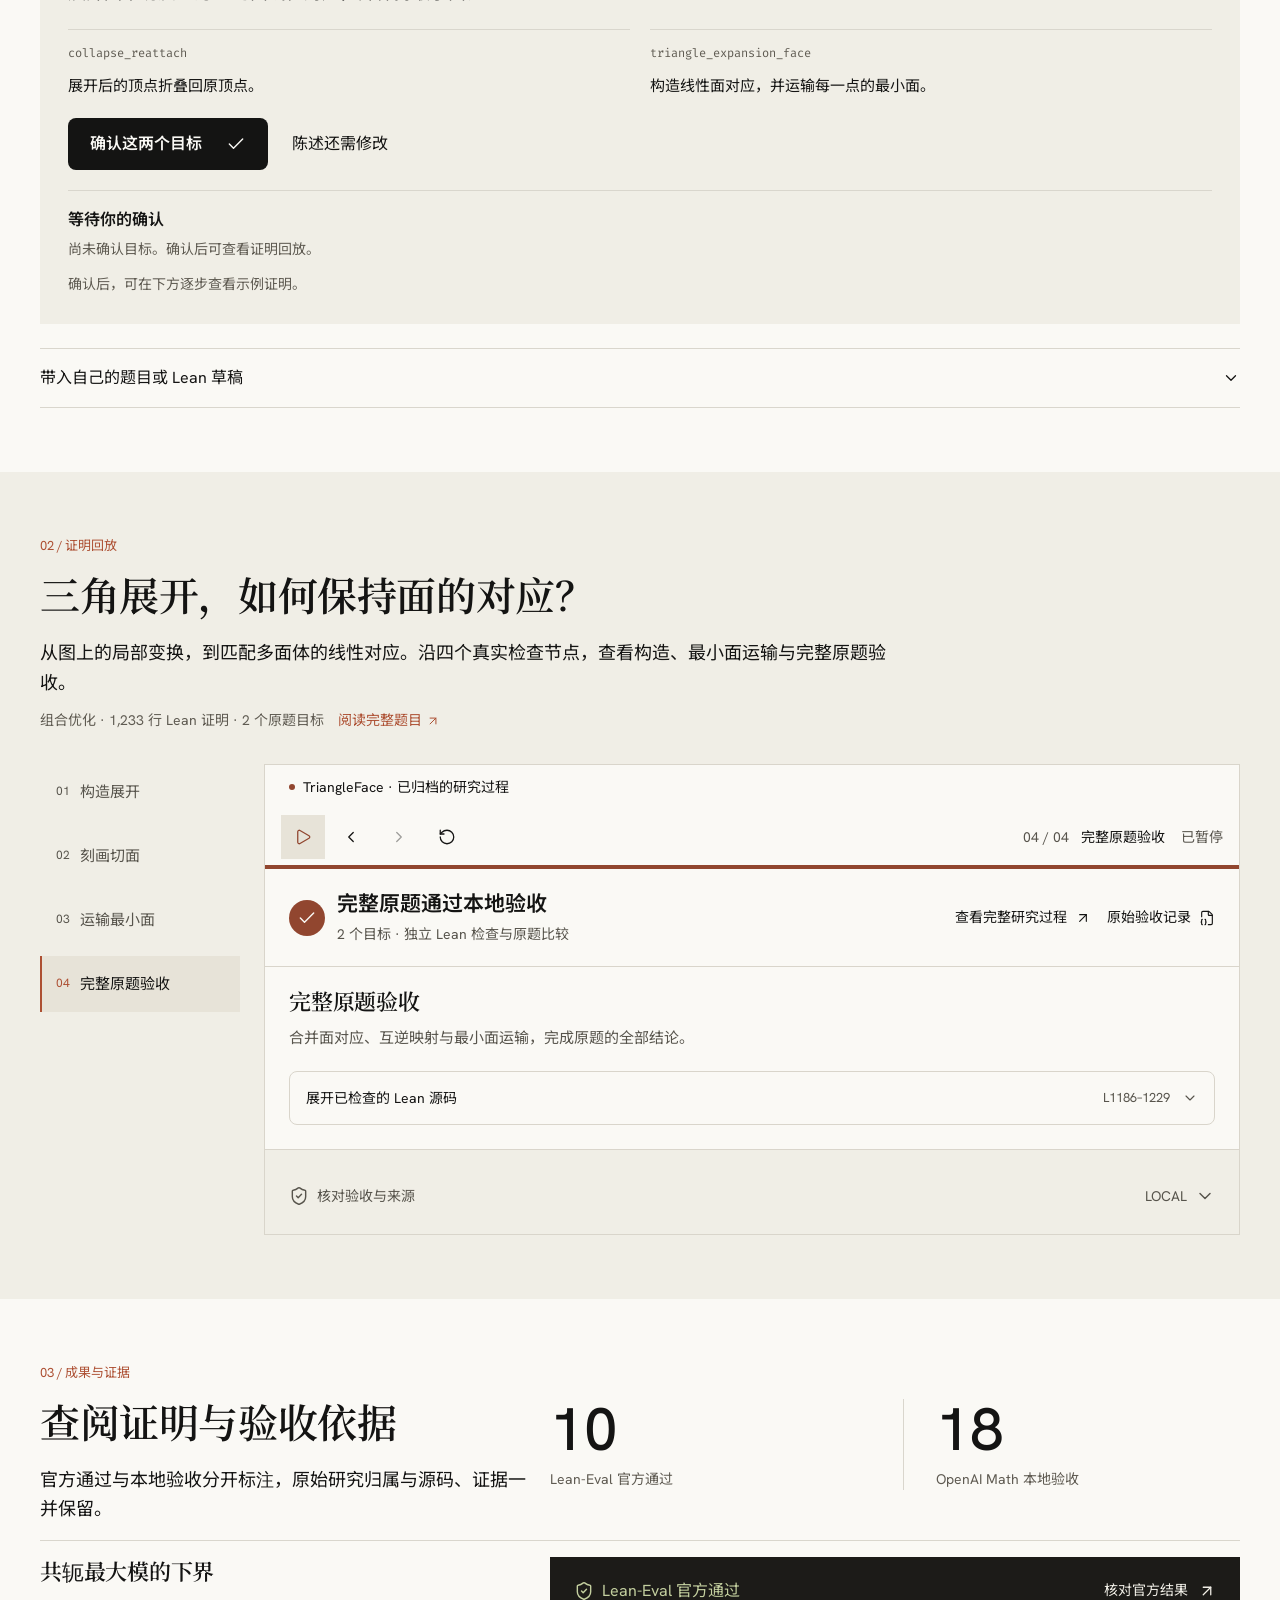
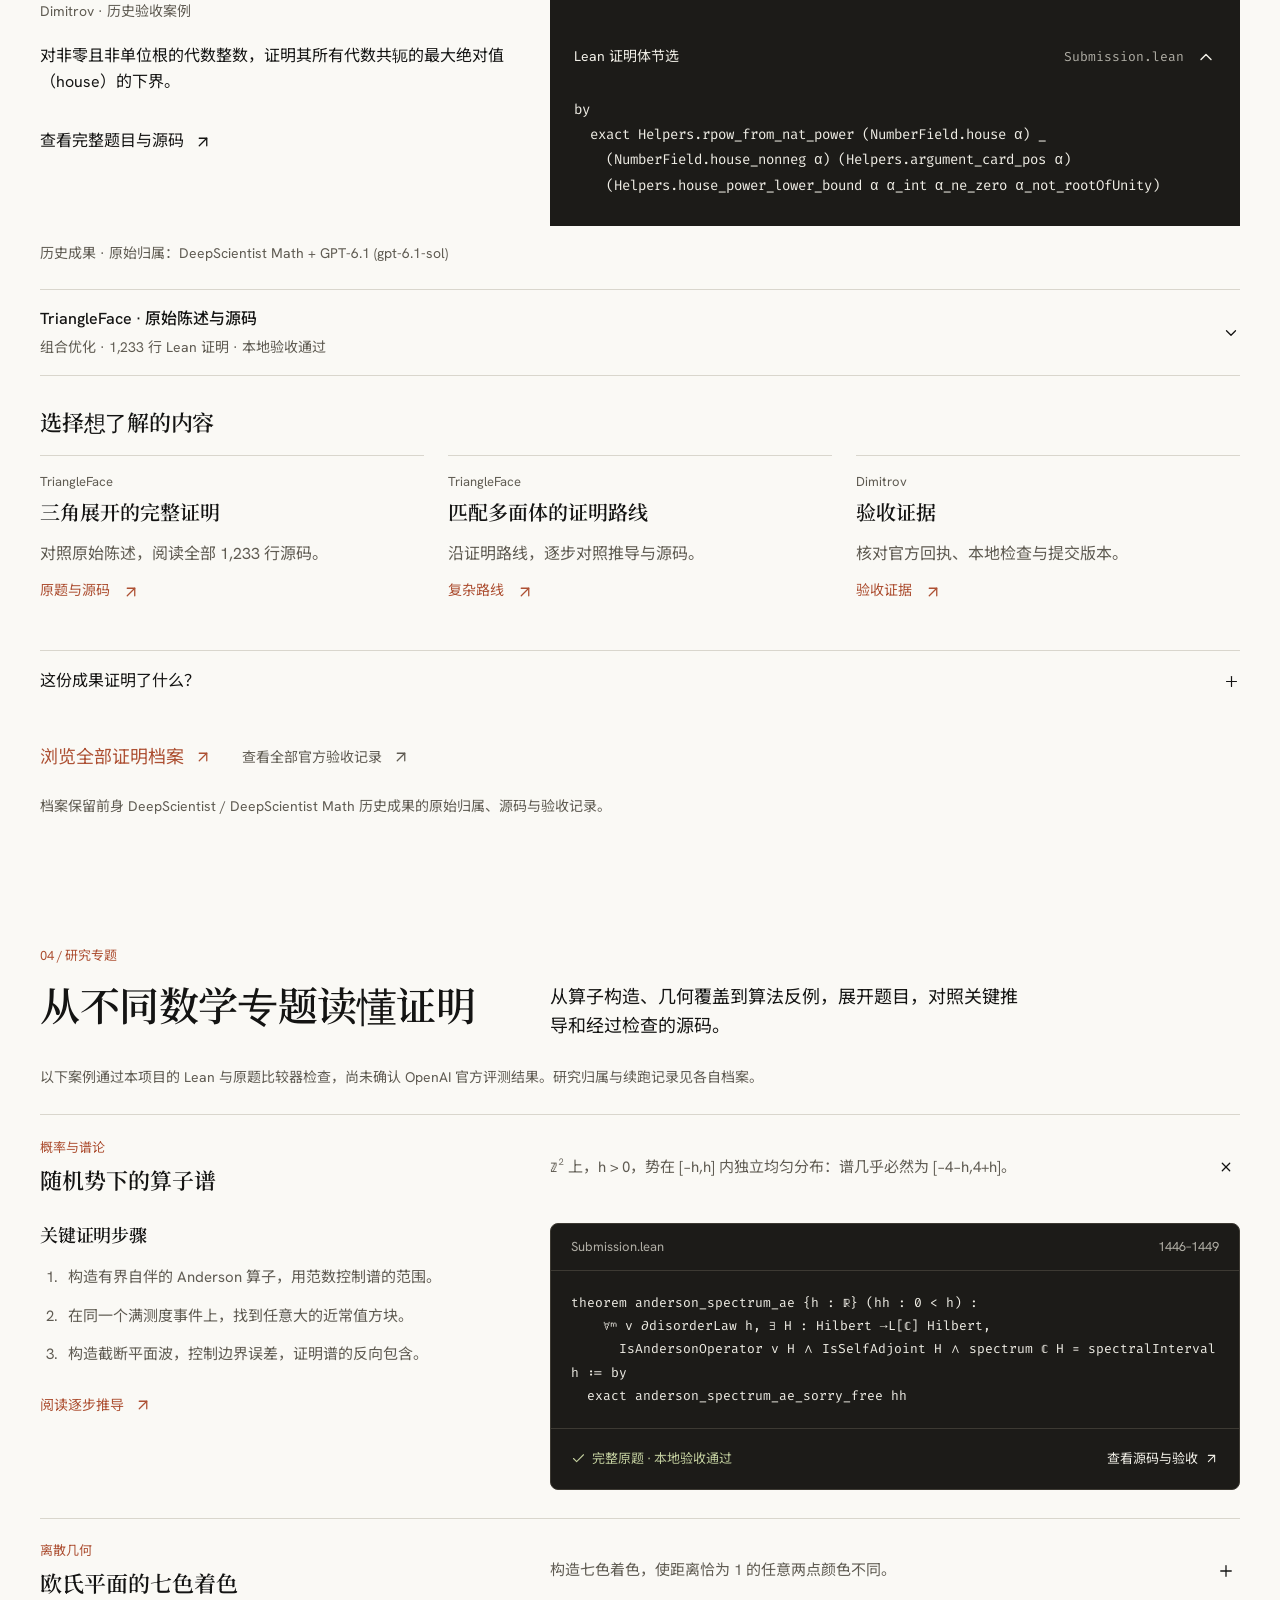
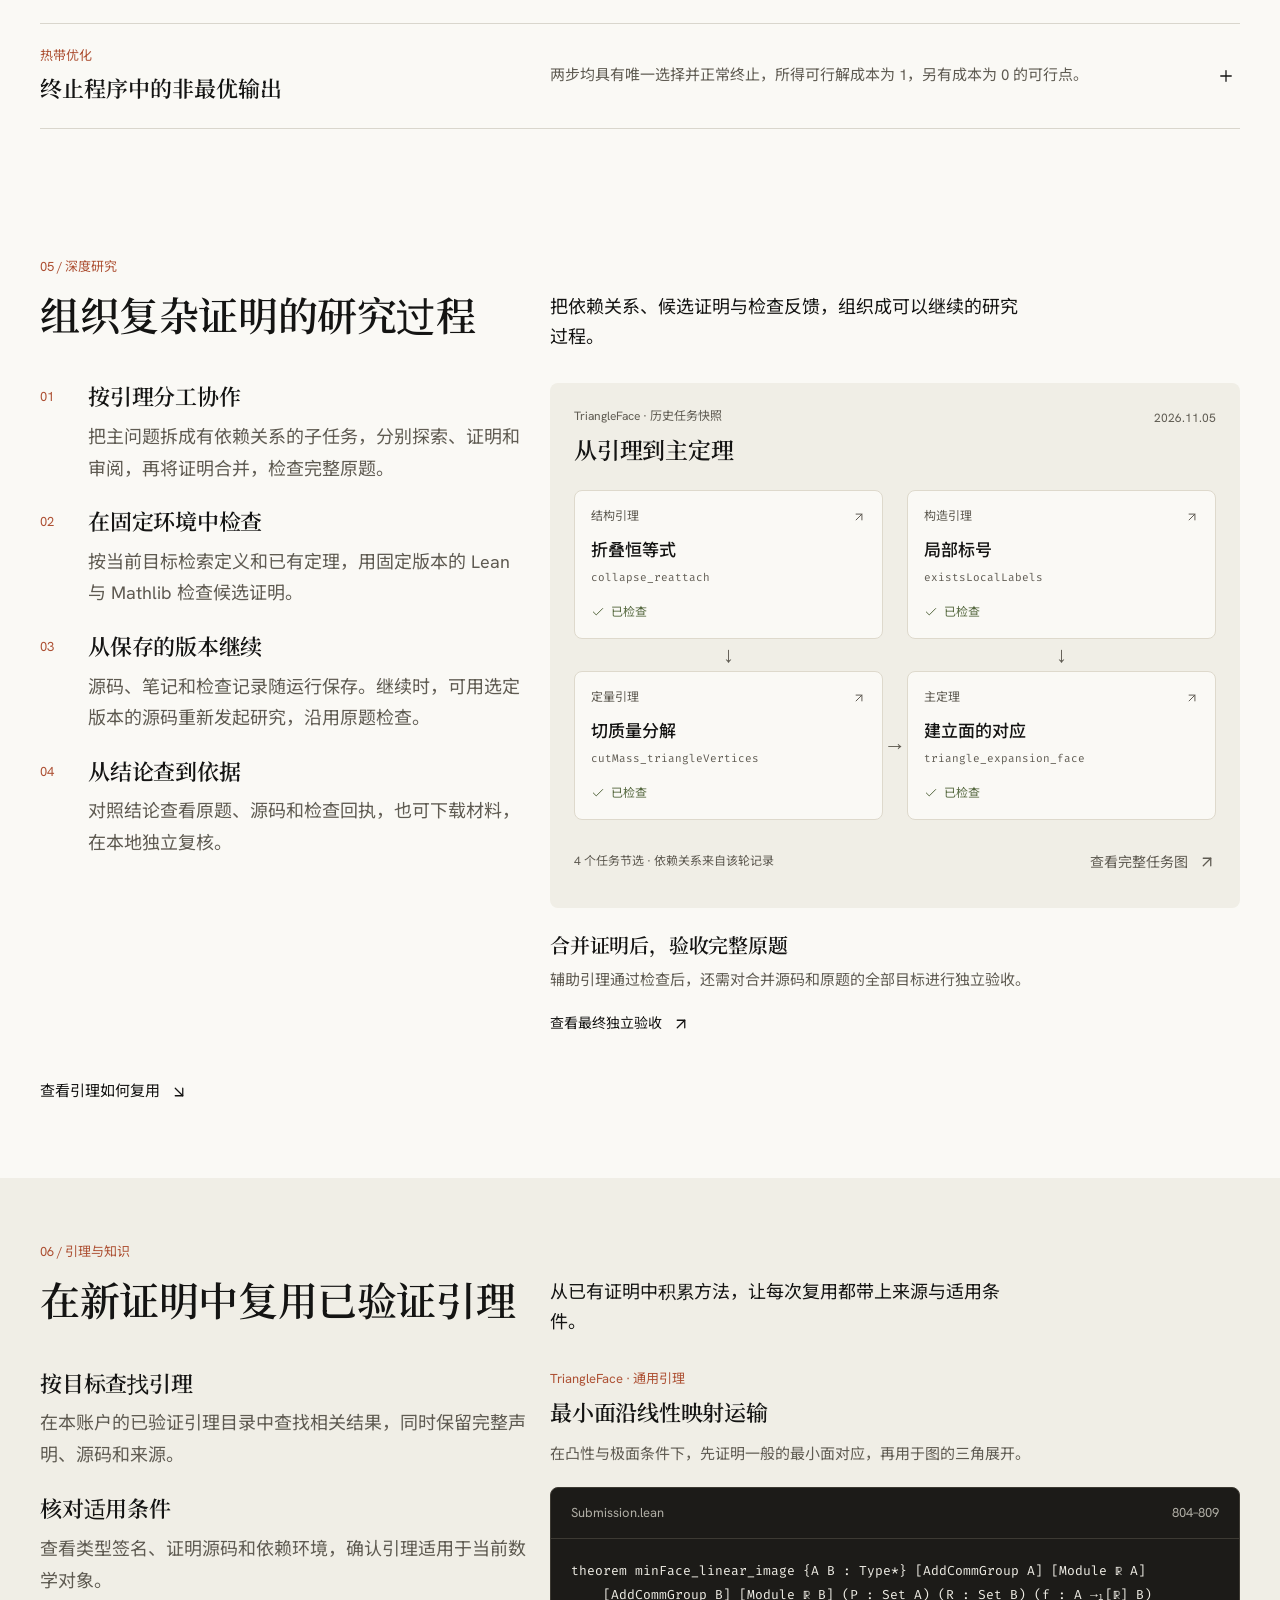
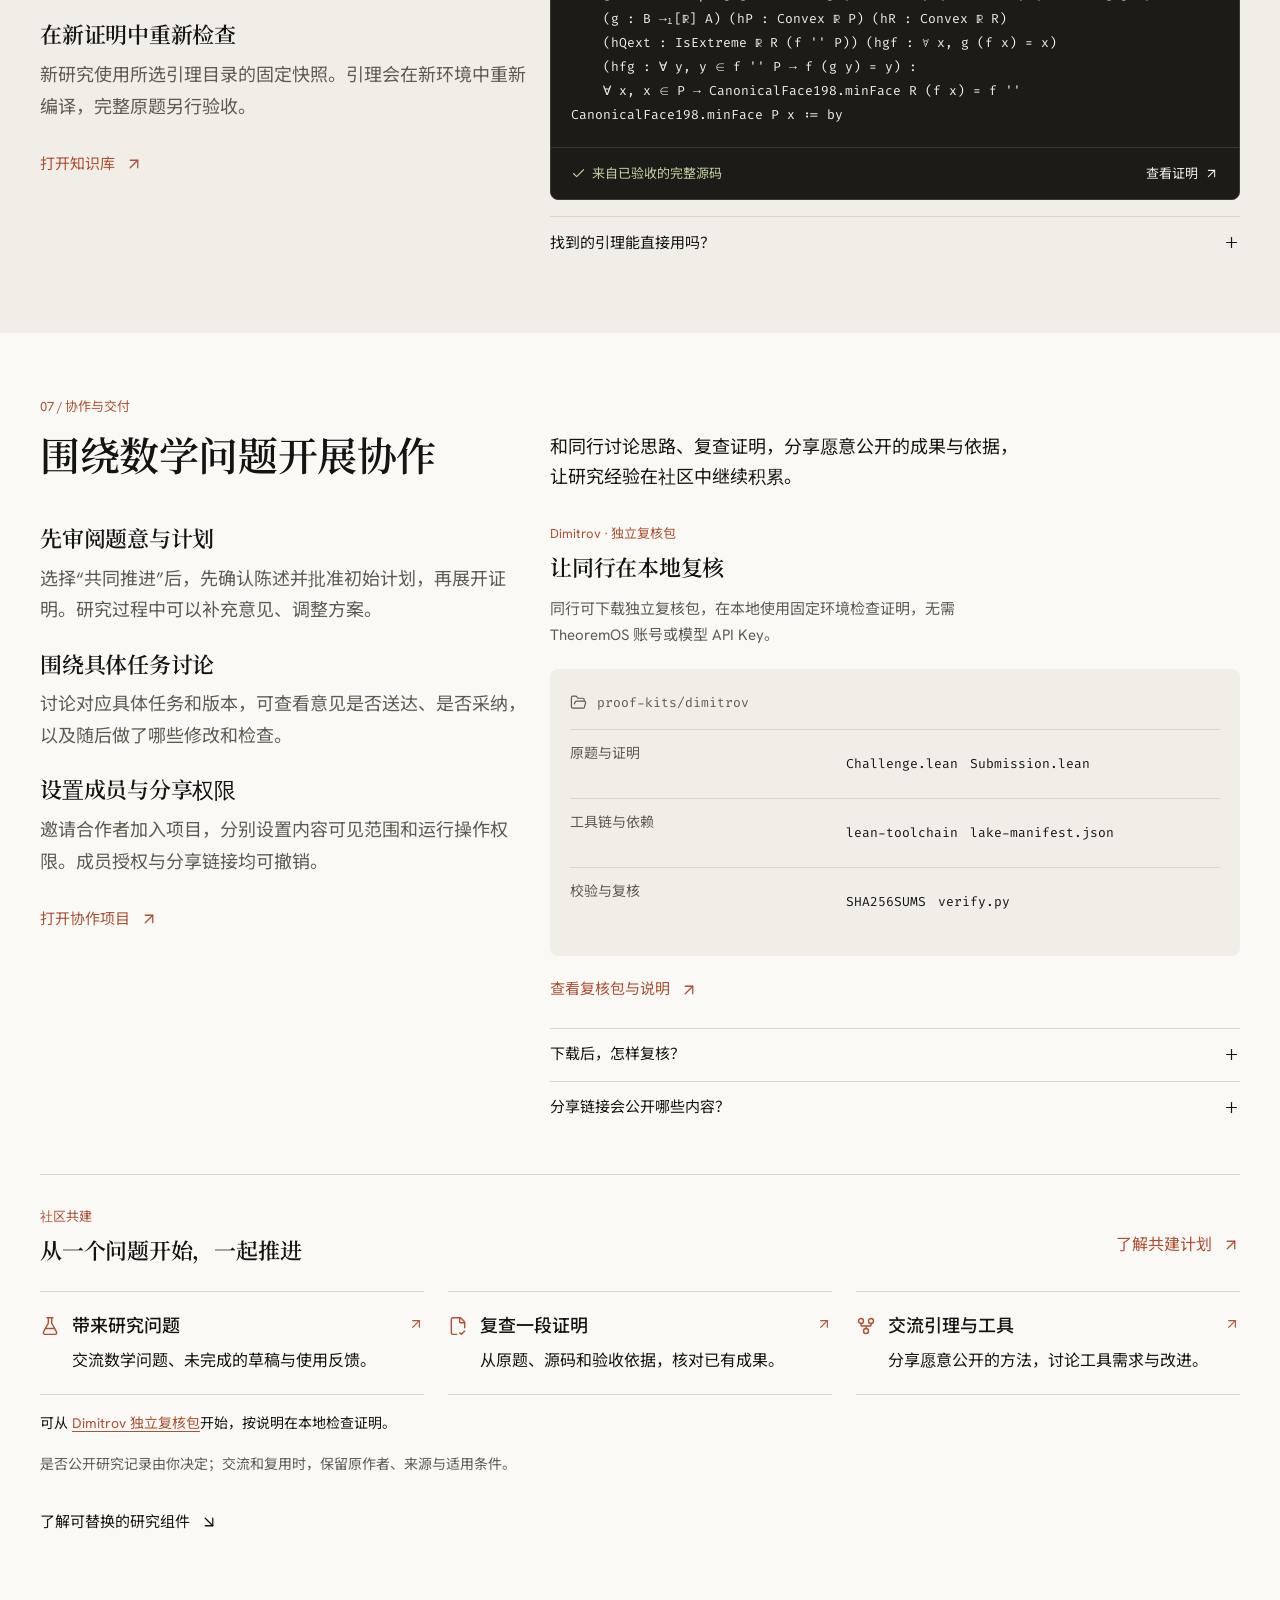
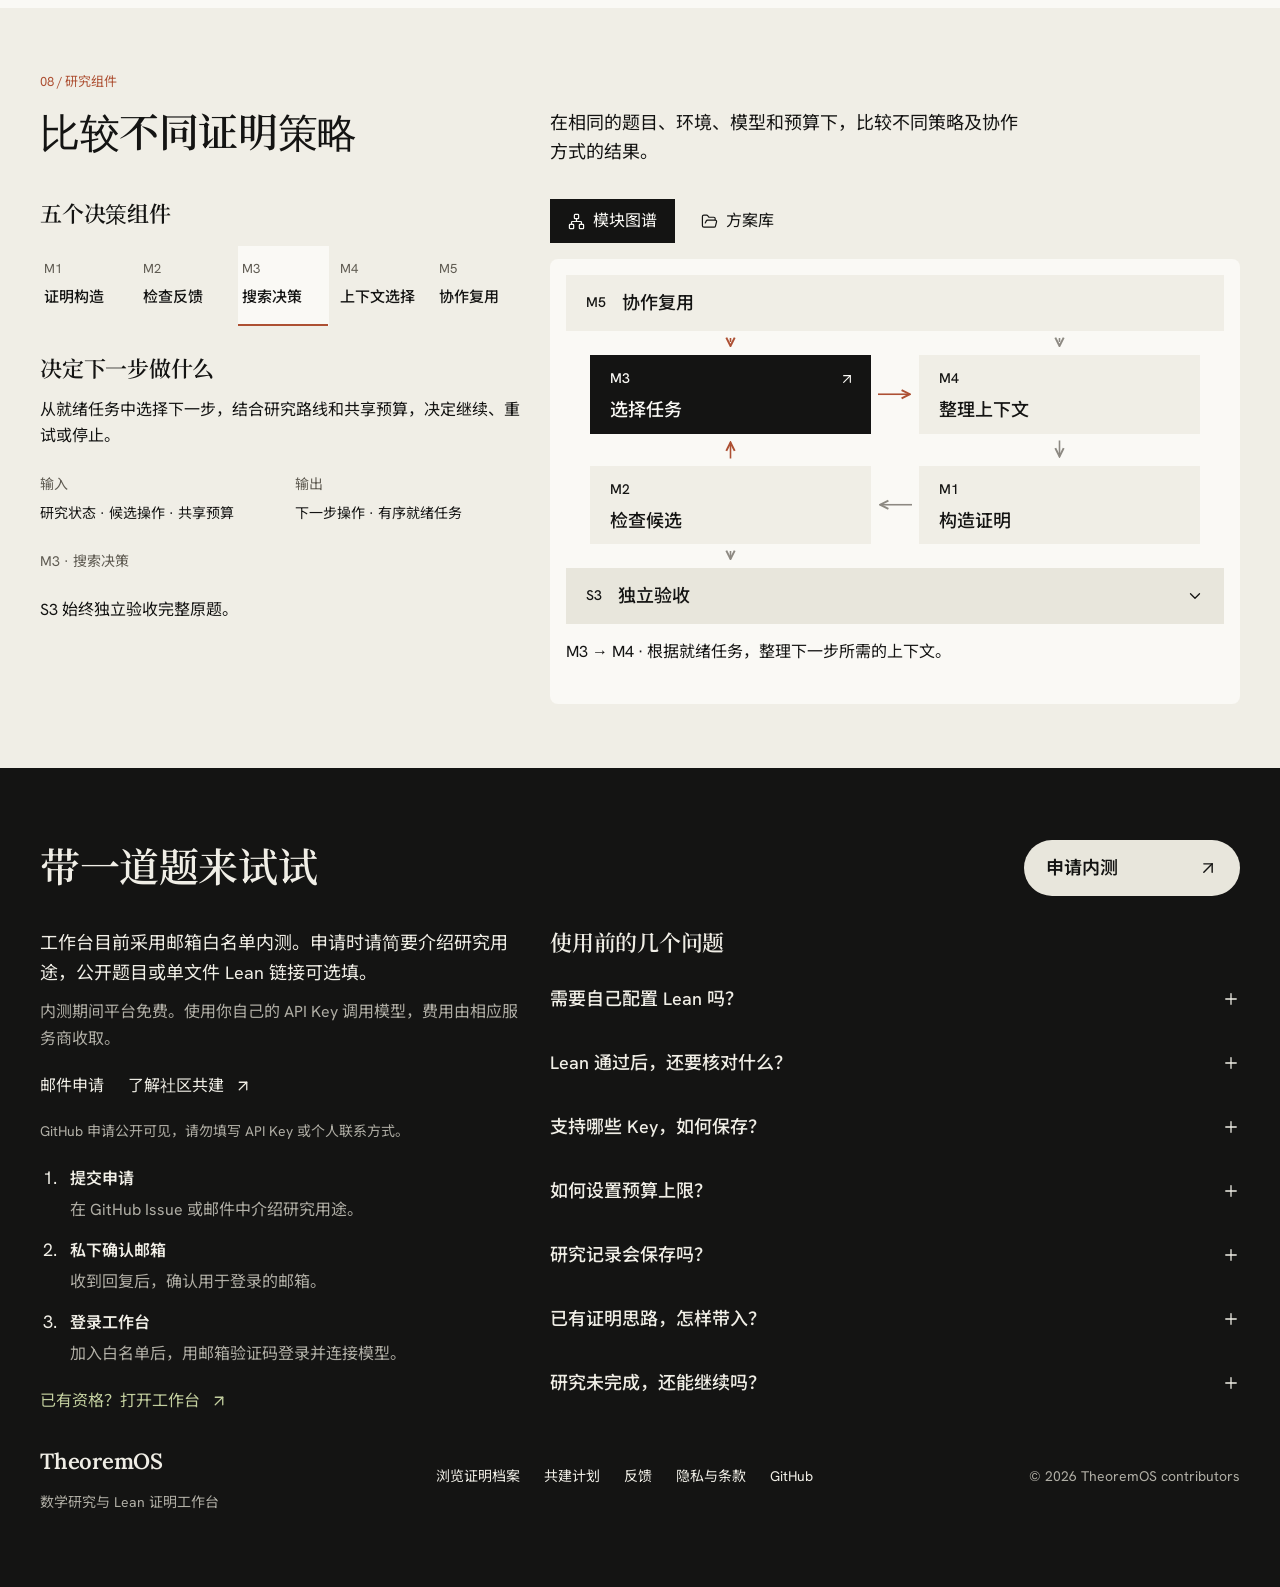
==== commit 43e3d5fb: "style: add layered parallax to the landing hero" ====
--- a/index.html
+++ b/index.html
@@ -23,6 +23,7 @@
   <title>TheoremOS | 从原题到 Lean 证明</title>
   <link rel="stylesheet" href="smooth-scroll.css">
   <link rel="stylesheet" href="scroll-effects.css">
+  <link rel="stylesheet" href="hero-parallax.css">
 </head>
 <body class="landing-page landing-refined landing-product-first">
   <header class="site-header nav">
@@ -36,7 +37,9 @@
   </header>
   <main id="main" tabindex="-1">
     <section class="hero landing-section" id="workbench-preview" tabindex="-1" aria-labelledby="hero-title" data-enter>
+      <div class="hero-parallax-background" aria-hidden="true"></div>
       <div class="wrap hero-product-layout">
+        <div class="hero-parallax-title">
         <div class="hero-text"><div class="hero-copy">
           <p class="hero-category">数学研究与 Lean 证明工作台 · 无需安装 Lean</p>
           <h1 id="hero-title"><span class="hero-line"><span class="hero-name">把数学想法，</span></span><span class="hero-line"><span class="hero-name">一步步写成<em class="hero-focus">证明</em></span></span></h1>
@@ -46,6 +49,8 @@
             <div class="hero-meta"><p class="hero-practice"><a class="text-link" href="#human-decision">先试试陈述核对<i data-lucide="arrow-down-right"></i></a></p><p class="hero-terms">白名单内测期间平台免费，自备模型 API Key。</p></div>
           </div>
         </div></div>
+        </div>
+        <div class="hero-parallax-media">
         <div class="proof-stage hero-proof" id="hero-proof" data-hero-proof data-proof-current="4" data-proof-playing="false" role="group" aria-labelledby="hero-proof-title">
           <div class="proof-window">
             <div class="proof-chrome">
@@ -87,6 +92,7 @@
             </div>
             <div class="hero-proof-steps" role="group" aria-label="选择解题动画的检查节点"><button type="button" data-proof-select="1" aria-controls="hero-proof-panel-1" aria-pressed="false" disabled><span>01</span>构造展开</button><button type="button" data-proof-select="2" aria-controls="hero-proof-panel-2" aria-pressed="false" disabled><span>02</span>刻画切面</button><button type="button" data-proof-select="3" aria-controls="hero-proof-panel-3" aria-pressed="false" disabled><span>03</span>运输最小面</button><button type="button" data-proof-select="4" aria-controls="hero-proof-panel-4" aria-pressed="true" disabled><span>04</span>原题验收</button></div>
           </div>
+        </div>
         </div>
       </div>
     </section>
@@ -462,10 +468,12 @@
     <div class="preview-dialog-media" role="region" aria-label="研究工作台截图" tabindex="0"><picture><source media="(max-width: 600px)" srcset="assets/workbench-full-mobile.png" width="374" height="443"><img src="assets/workbench-full-desktop.png" alt="TheoremOS 原题输入区，展示三角展开题目与研究方式。" width="900" height="349" loading="lazy"></picture></div>
   </dialog>
   <script src="landing.js" defer></script>
+  <script src="assets/vendor/ScrollTrigger-3.15.0.min.js" defer></script>
   <script src="hero-proof.js" defer></script>
   <script src="assets/moments/preview-loader.js" defer></script>
   <script src="assets/vendor/lenis-1.3.27.min.js" defer></script>
   <script src="smooth-scroll.js" defer></script>
   <script src="scroll-effects.js" defer></script>
+  <script src="hero-parallax.js" defer></script>
 </body>
 </html>
--- a/hero-parallax.css
+++ b/hero-parallax.css
@@ -0,0 +1,34 @@
+/* Separate scroll layers keep the existing entrance and proof animations intact. */
+.landing-page .hero {
+  position: relative;
+  isolation: isolate;
+  overflow: clip;
+}
+
+.hero > .wrap { position: relative; z-index: 1; }
+.hero-parallax-title, .hero-parallax-media { min-width: 0; }
+
+.hero-parallax-background {
+  position: absolute;
+  inset: -26% 0;
+  z-index: 0;
+  pointer-events: none;
+  background-image:
+    linear-gradient(90deg, rgb(139 116 86 / 5%) 1px, transparent 1px),
+    linear-gradient(rgb(139 116 86 / 5%) 1px, transparent 1px),
+    radial-gradient(ellipse at 50% 35%, rgb(184 132 84 / 5%), transparent 68%);
+  background-size: 88px 88px, 88px 88px, 100% 100%;
+  mask-image: radial-gradient(ellipse 65% 52% at 50% 35%, #000, transparent);
+}
+
+@media (max-width: 767px) {
+  .hero-parallax-background { background-size: 64px 64px, 64px 64px, 100% 100%; }
+}
+
+@media (prefers-reduced-motion: reduce) {
+  .hero-parallax-background, .hero-parallax-title, .hero-parallax-media { transform: none !important; }
+}
+
+@media (forced-colors: active) {
+  .hero-parallax-background { display: none; }
+}
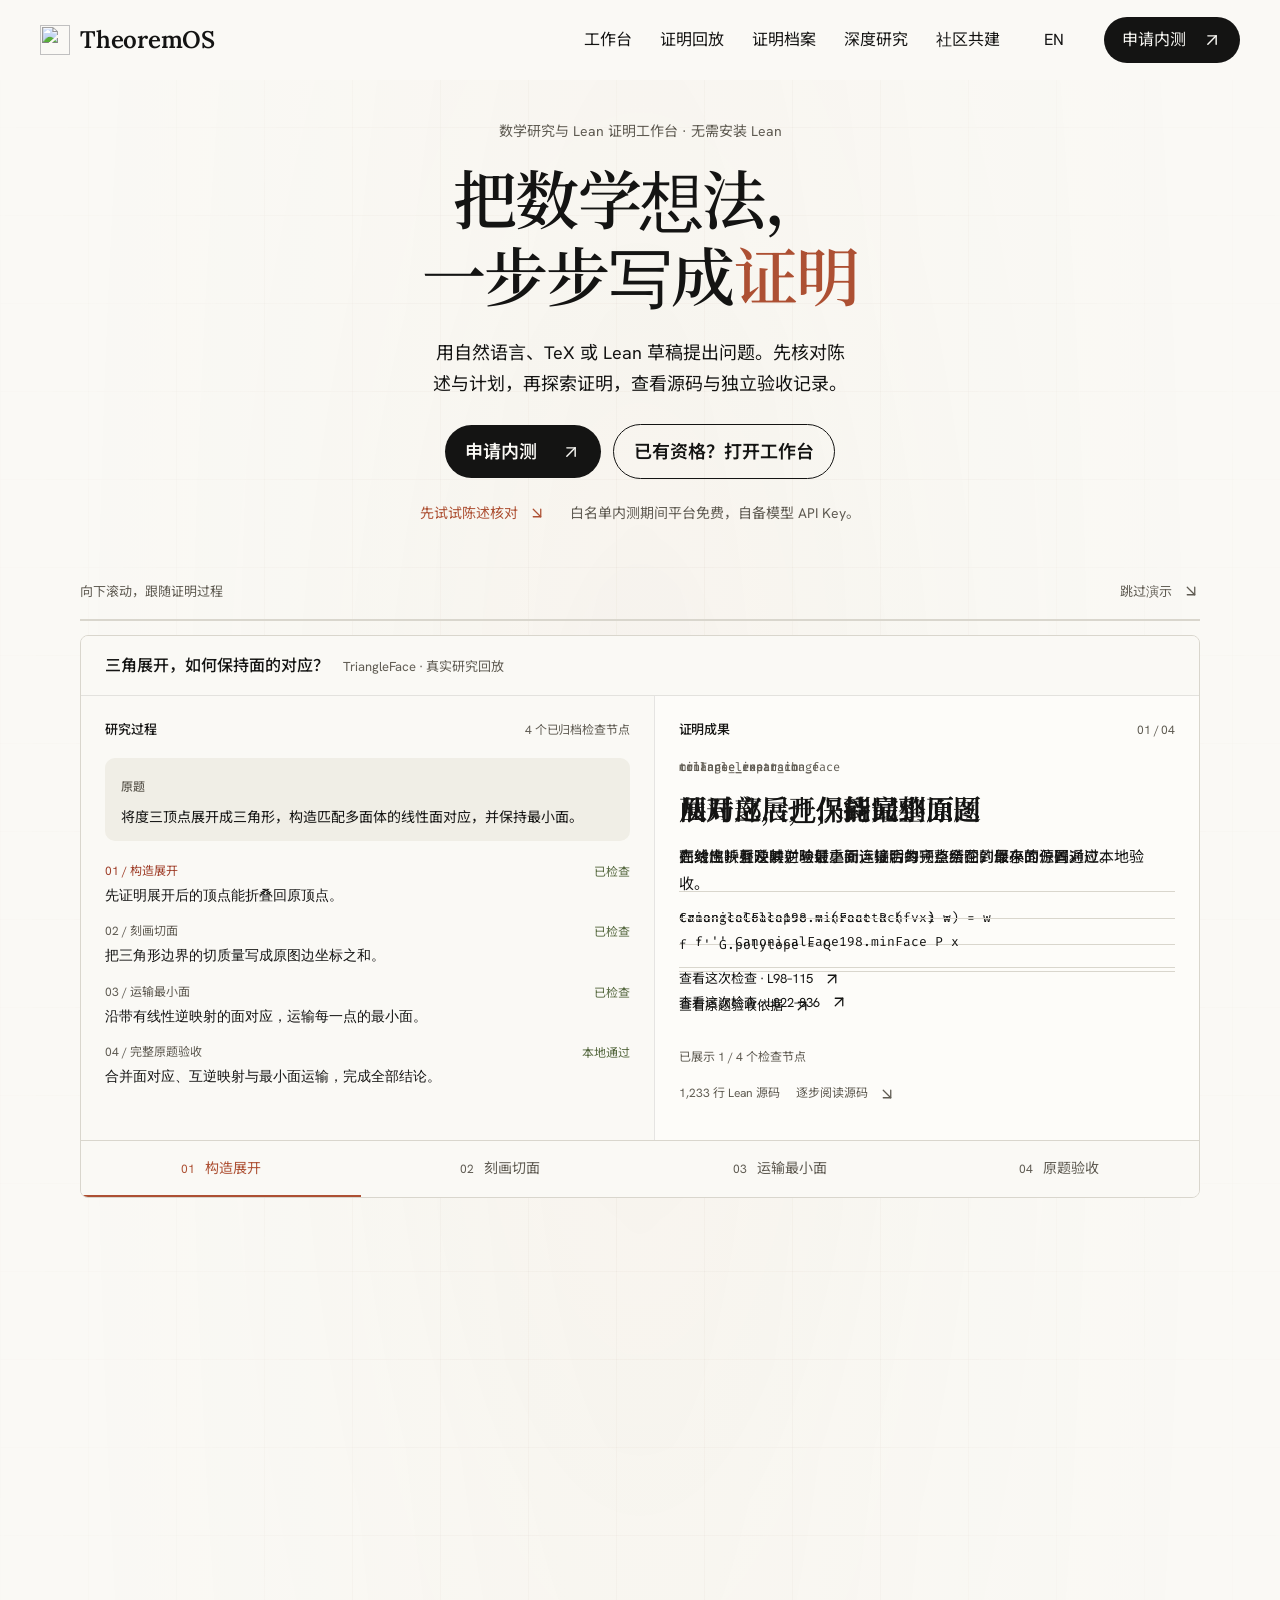
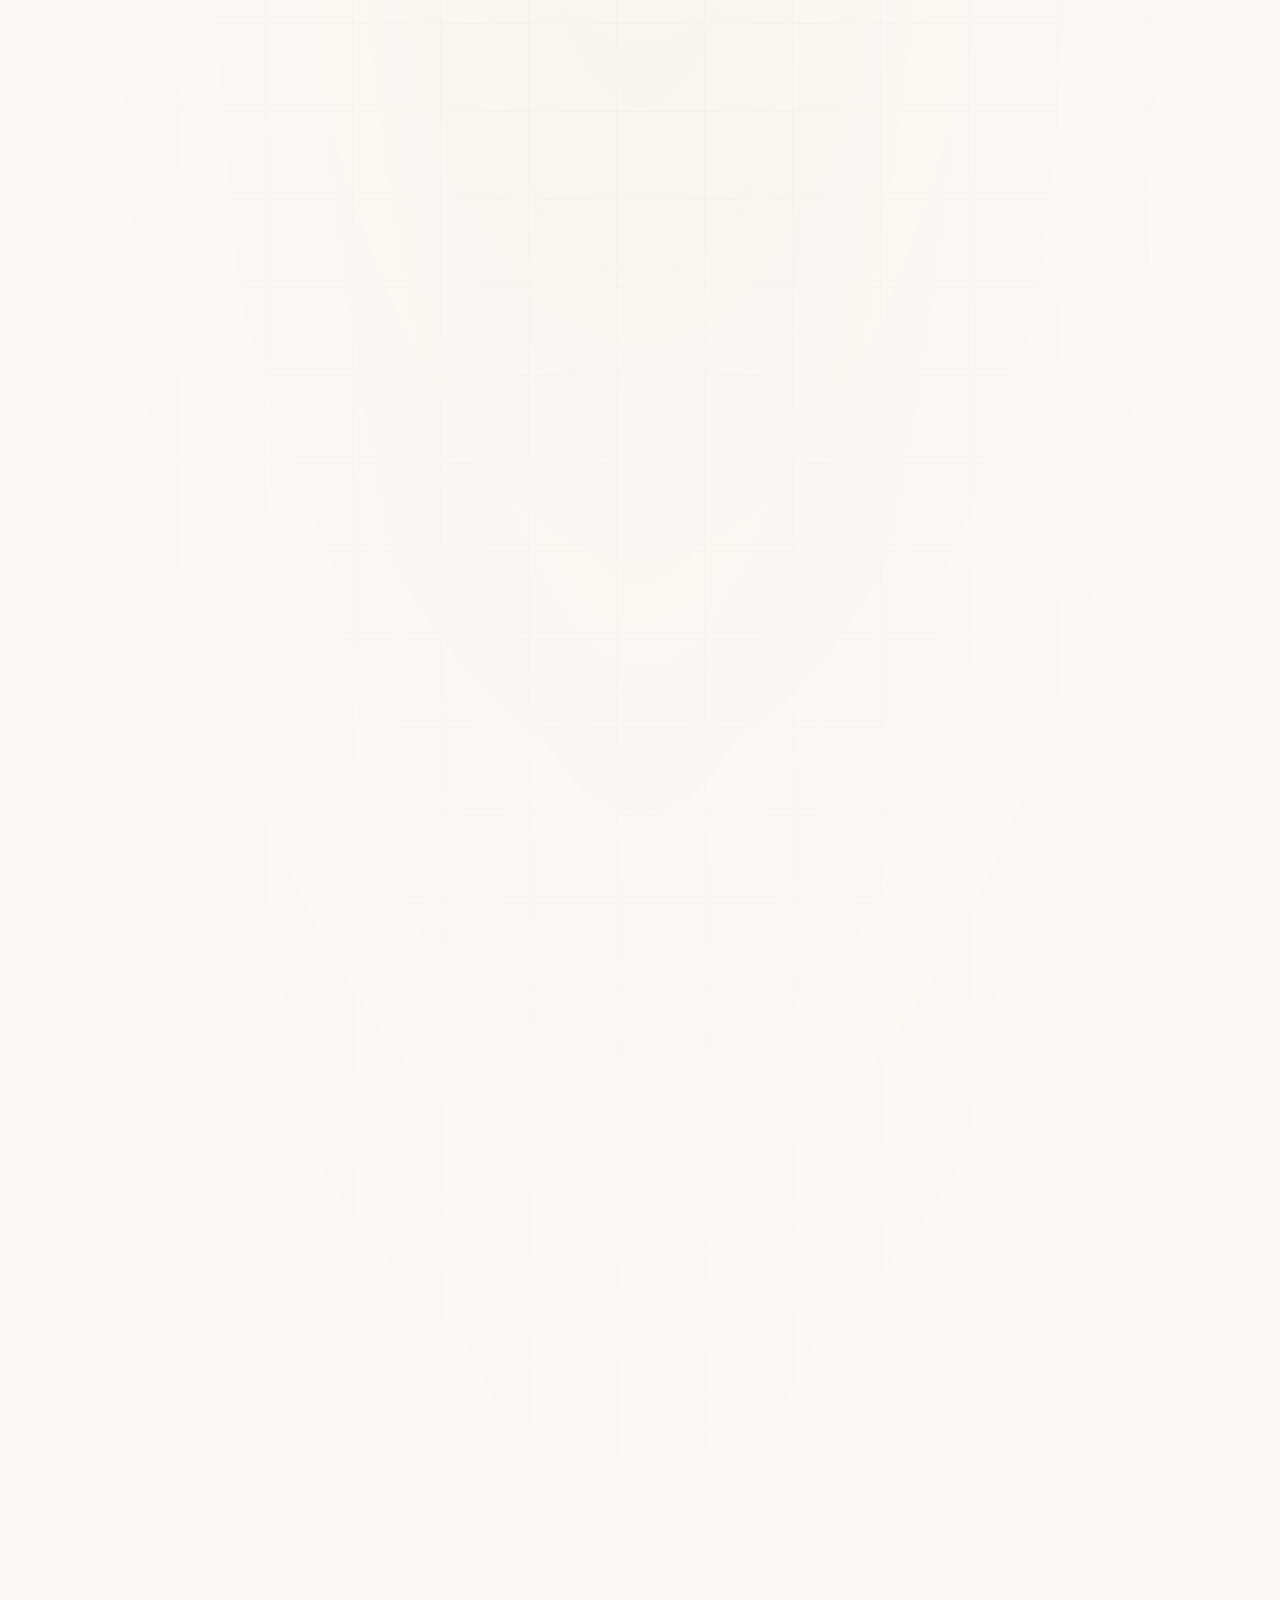
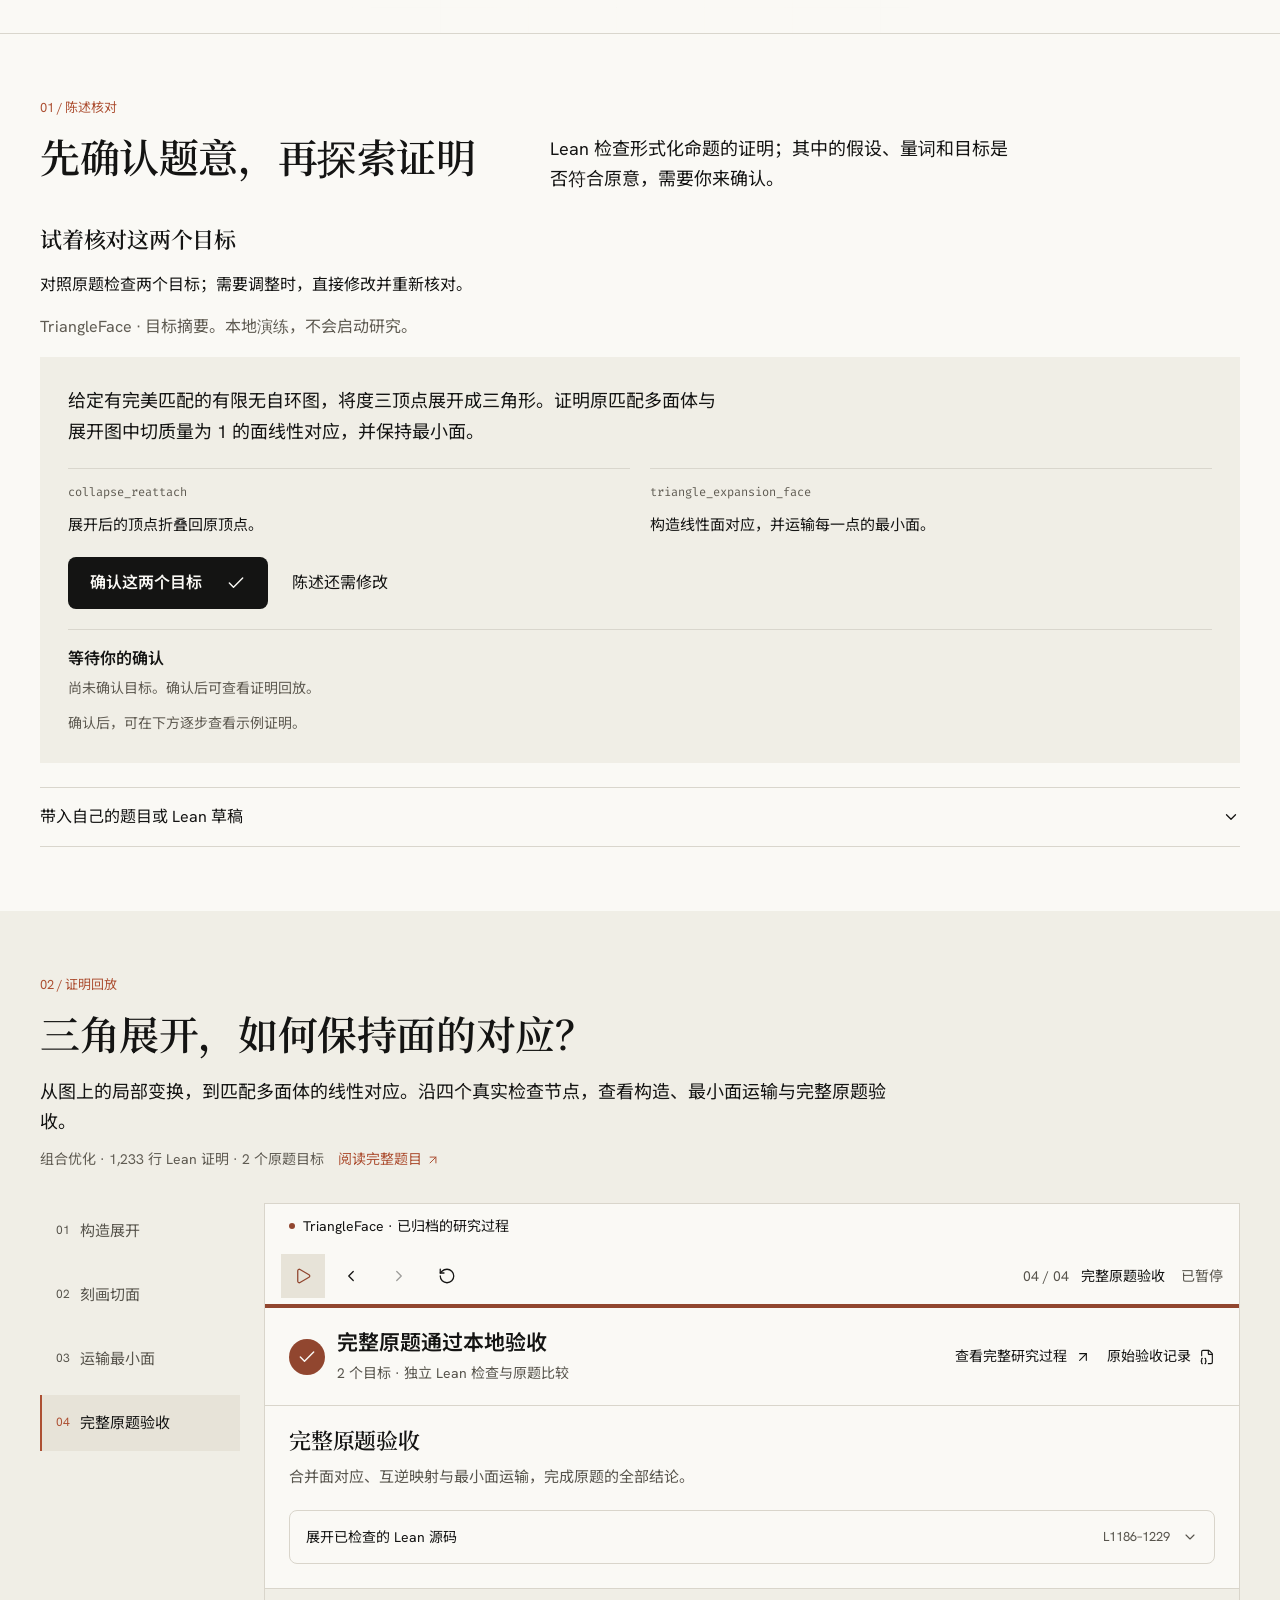
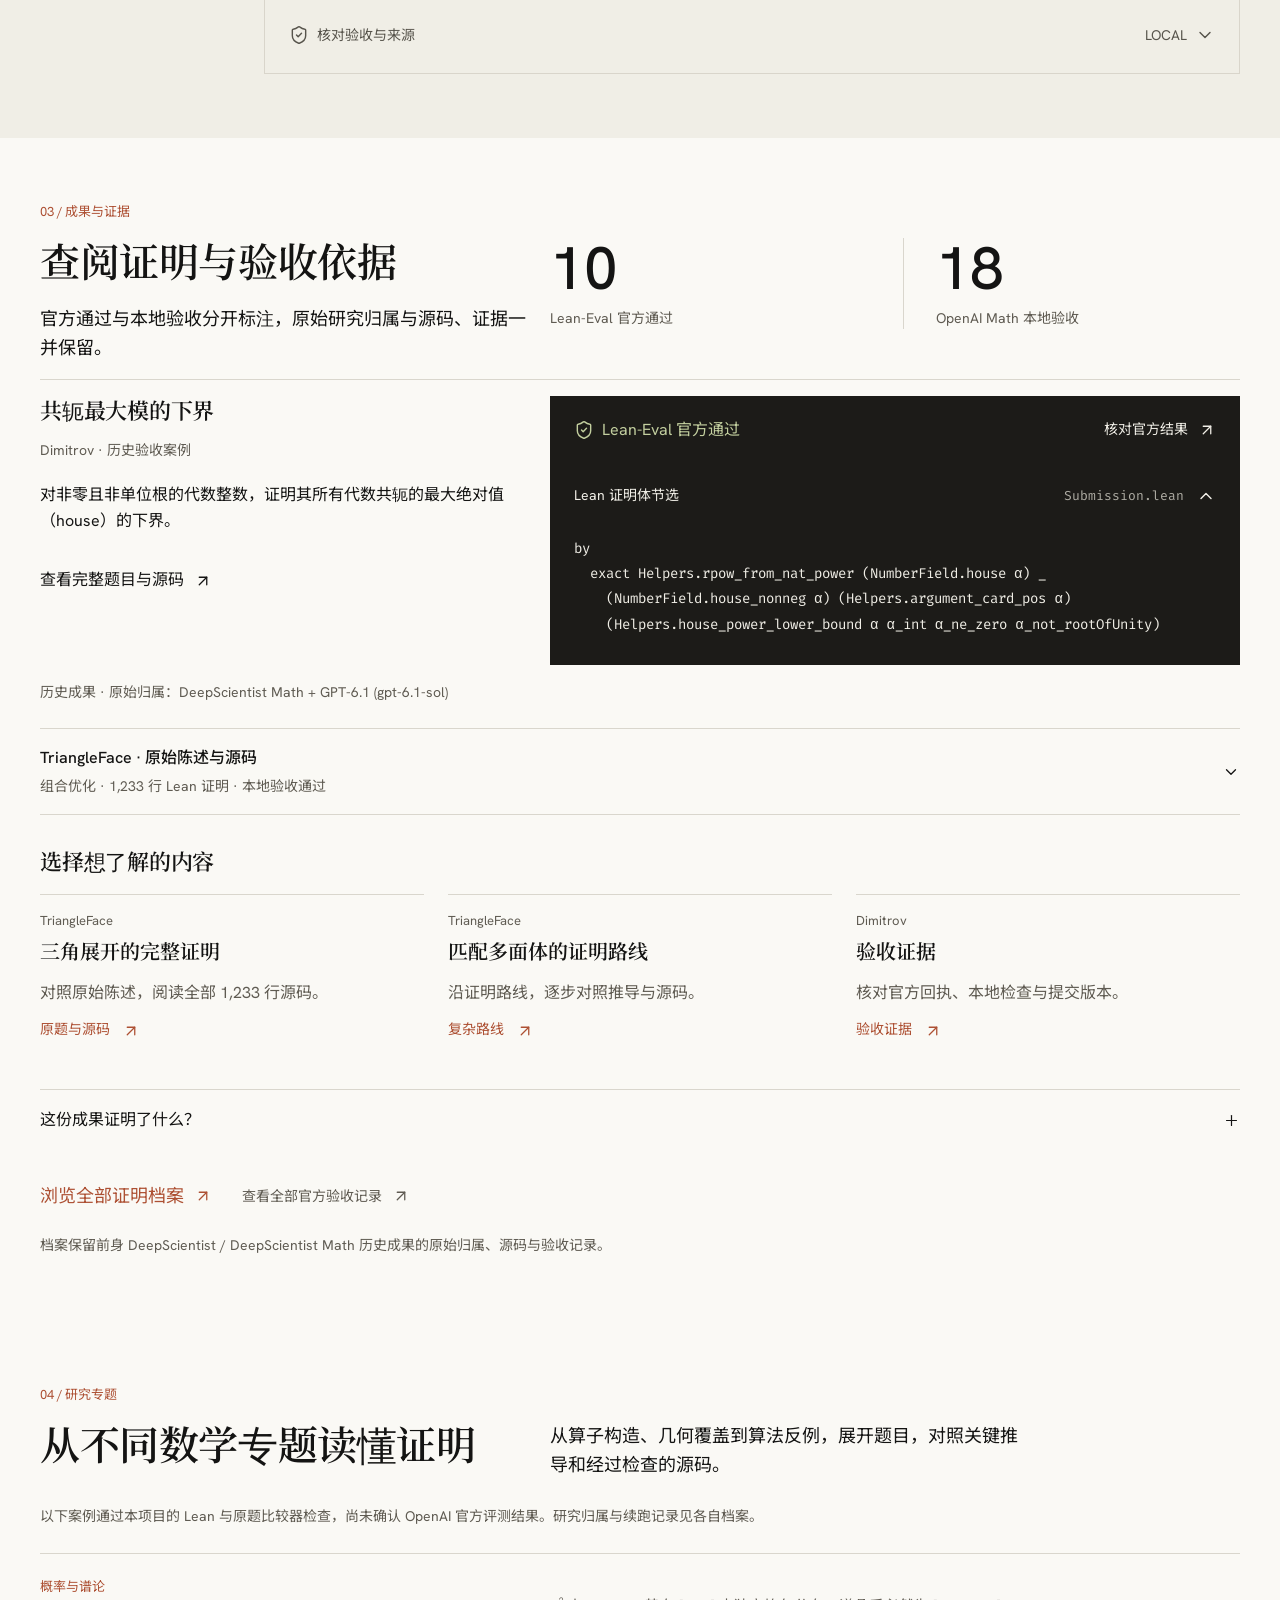
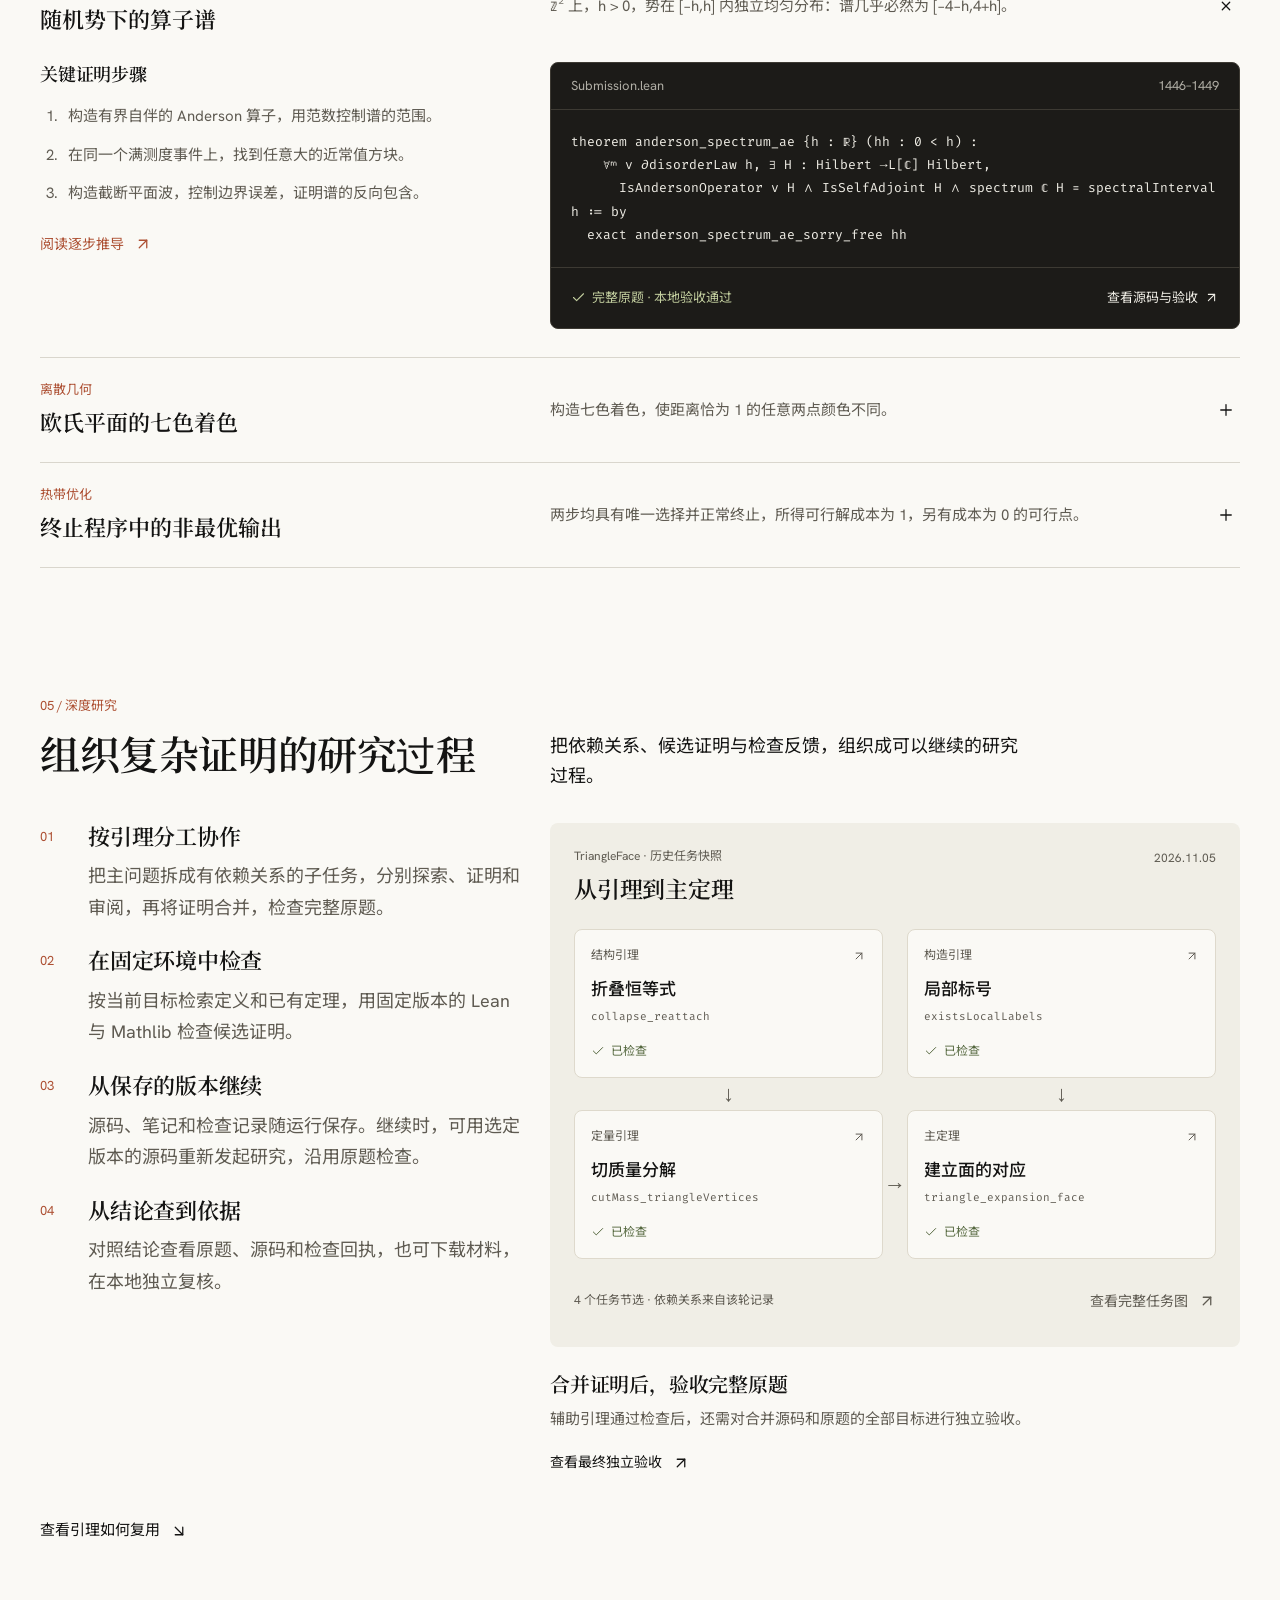
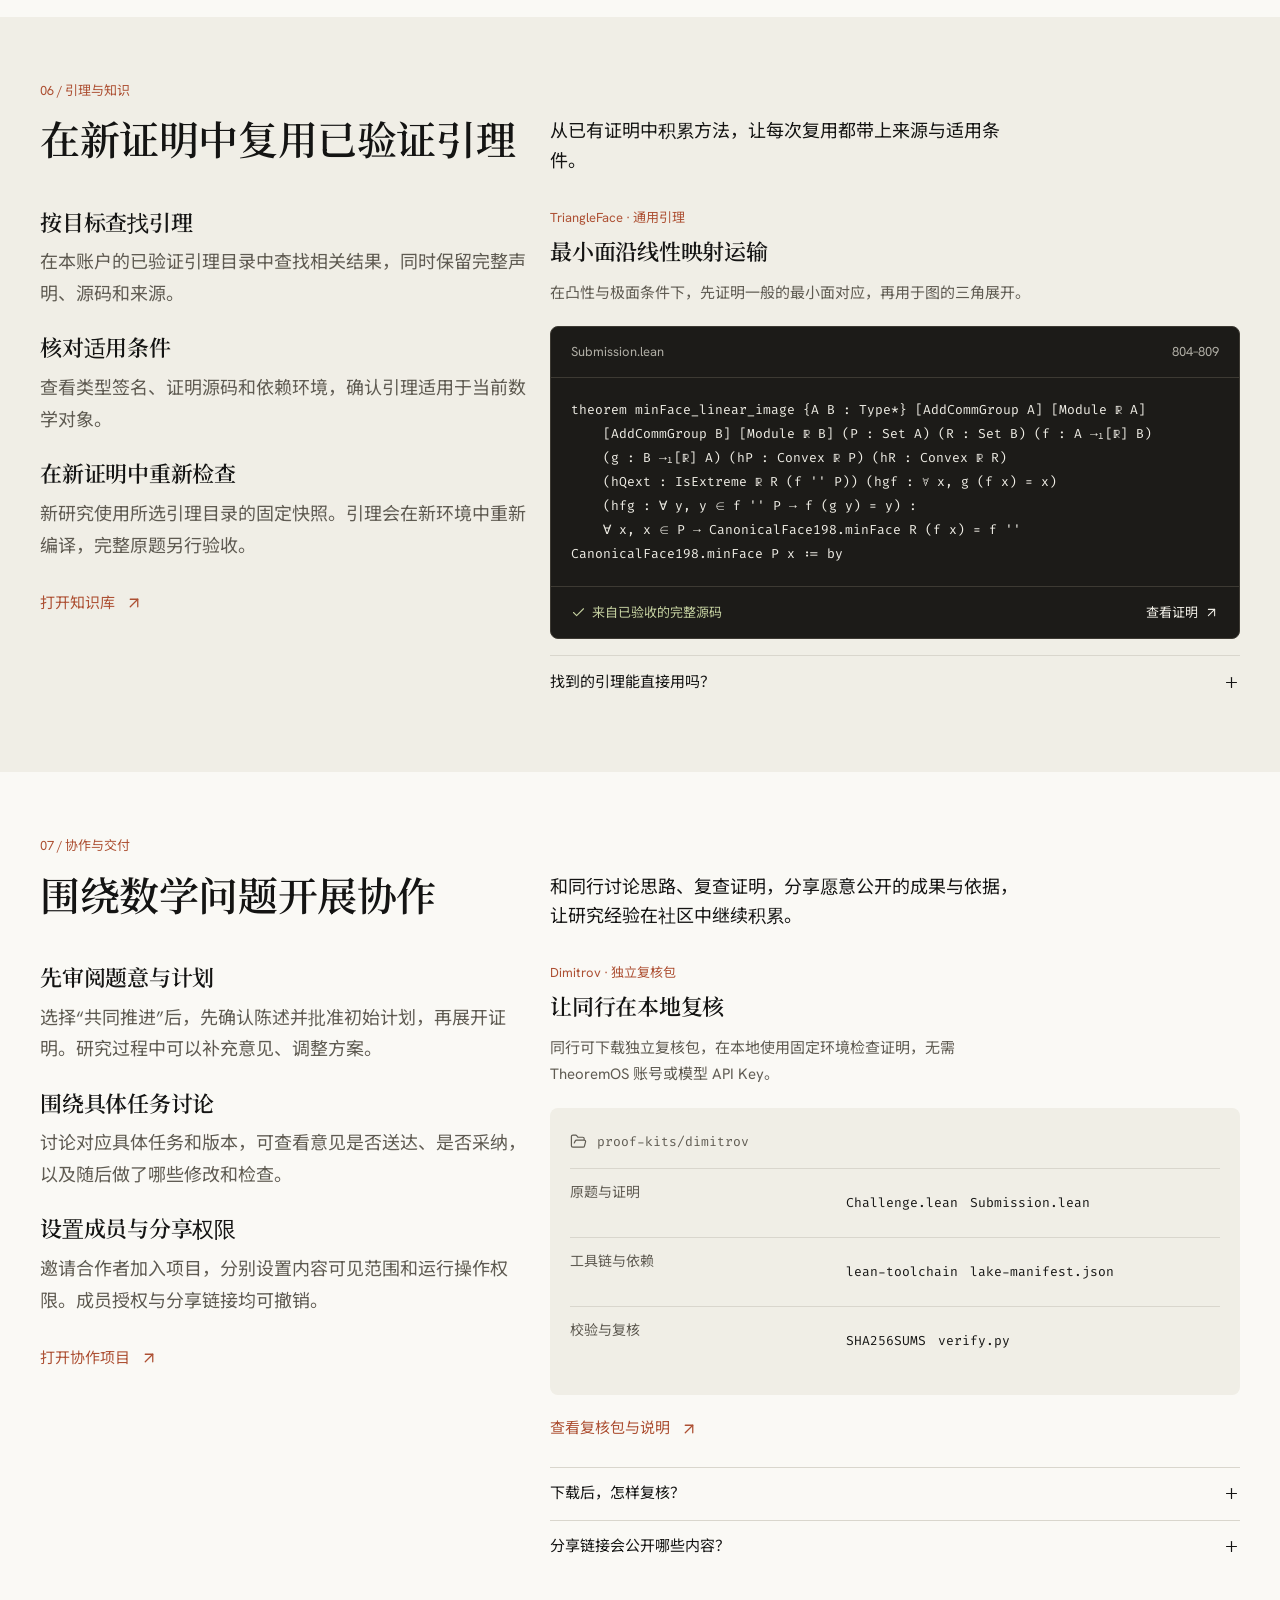
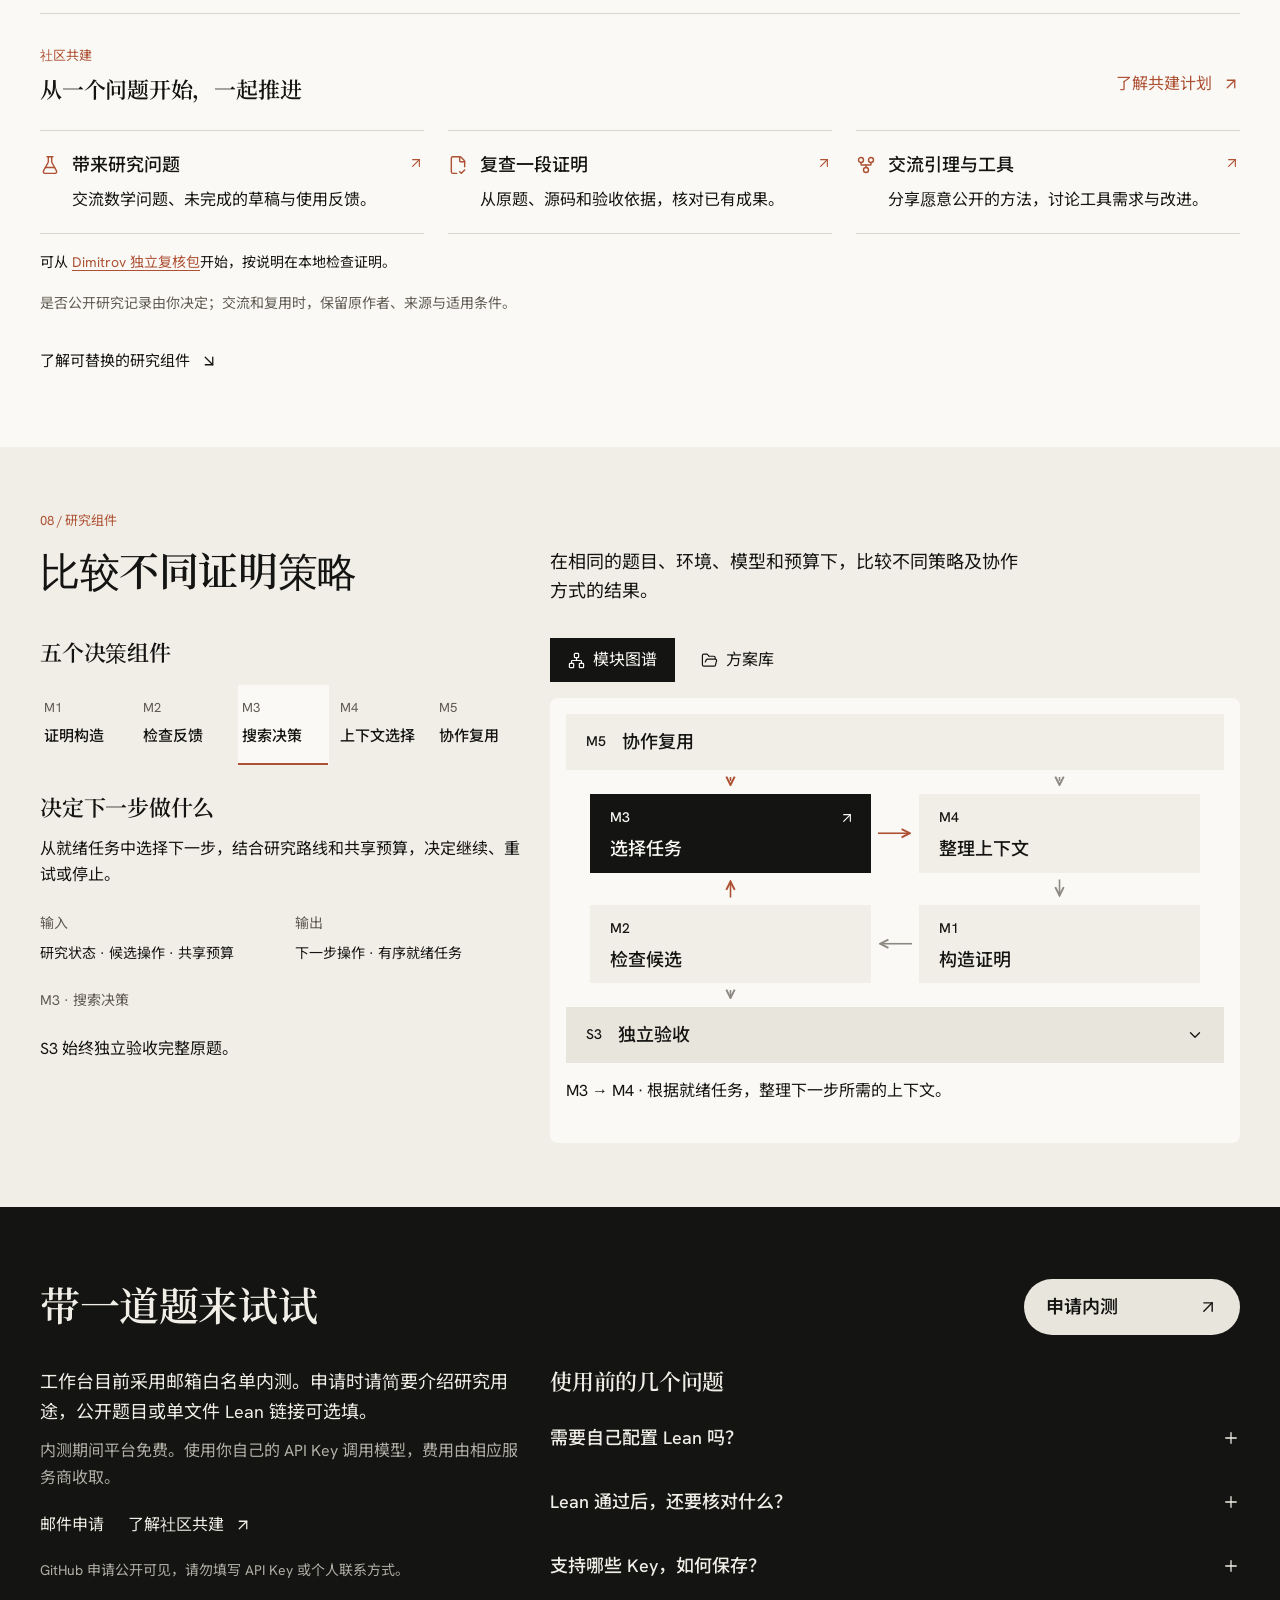
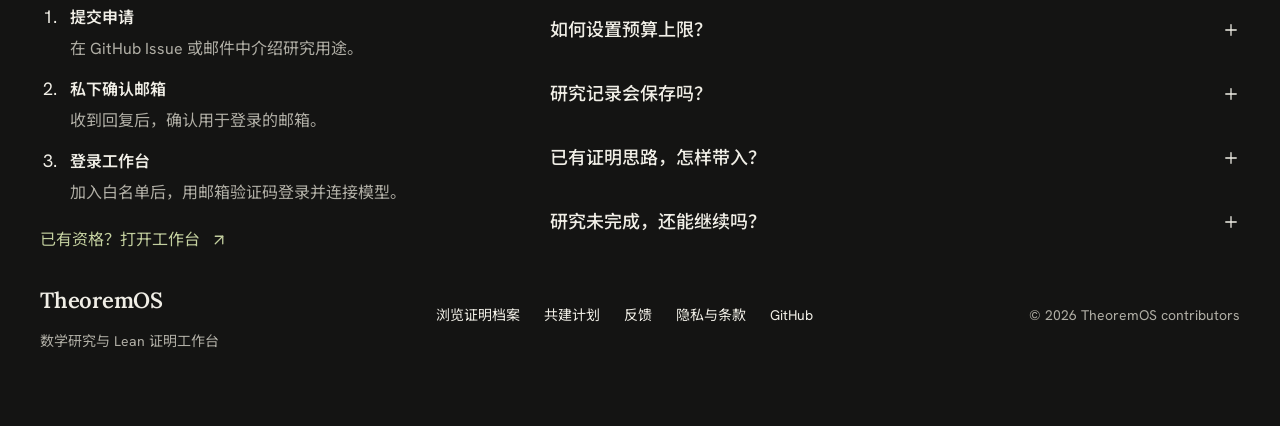
==== commit 59df356f: "style: tell the proof story through pinned scrolling" ====
--- a/index.html
+++ b/index.html
@@ -50,7 +50,12 @@
           </div>
         </div></div>
         </div>
-        <div class="hero-parallax-media">
+        <div class="hero-parallax-media" data-proof-story>
+        <div class="proof-story-frame" data-proof-story-frame>
+          <div class="proof-story-guide" data-proof-story-guide hidden>
+            <div class="proof-story-guide-copy"><span>向下滚动，跟随证明过程</span><a class="text-link" href="#research-entry">跳过演示<i data-lucide="arrow-down-right"></i></a></div>
+            <div class="proof-story-progress" aria-hidden="true"><span data-proof-story-progress></span></div>
+          </div>
         <div class="proof-stage hero-proof" id="hero-proof" data-hero-proof data-proof-current="4" data-proof-playing="false" role="group" aria-labelledby="hero-proof-title">
           <div class="proof-window">
             <div class="proof-chrome">
@@ -70,6 +75,7 @@
               </div>
               <div class="proof-pane proof-explain-pane">
                 <h3 class="proof-pane-head">证明成果<span class="proof-pane-meta" data-proof-position>04 / 04</span></h3>
+                <div class="hero-proof-panels">
                 <div class="hero-proof-panel" id="hero-proof-panel-1" data-proof-panel="1" hidden>
                   <p class="hero-proof-theorem">collapse_reattach</p><h4>展开之后，仍能回到原图</h4><p>先给出折叠映射，验证重新连接后的顶点会回到原来的位置。</p>
                   <pre><code>triangleCollapse v (reattach v i w) = w</code></pre><a class="text-link" href="archive.html#proof=openai_triangle_face&amp;tab=process&amp;run=d77dc453-baf2-4ffd-9afa-ae2af96decba&amp;entry=check:check-7f3828b042eb20639aad">查看这次检查 · L98–115<i data-lucide="arrow-up-right"></i></a>
@@ -87,11 +93,13 @@
                   <p class="hero-proof-theorem">triangle_expansion_face</p><h4>从局部展开，到完整原题</h4><p>面对应、互逆映射与最小面运输合为完整结论，保存的源码通过本地验收。</p>
                   <pre><code>f '' G.polytope = Q</code></pre><a class="text-link" href="archive.html#proof=openai_triangle_face&amp;tab=evidence">查看原题验收依据<i data-lucide="arrow-up-right"></i></a>
                 </div>
+                </div>
                 <div class="hero-proof-receipt"><span class="hero-proof-receipt-state" data-proof-receipt>完整原题 · 本地验收通过</span><span>1,233 行 Lean 源码</span><a class="text-link" href="#demo">逐步阅读源码<i data-lucide="arrow-down-right"></i></a></div>
               </div>
             </div>
             <div class="hero-proof-steps" role="group" aria-label="选择解题动画的检查节点"><button type="button" data-proof-select="1" aria-controls="hero-proof-panel-1" aria-pressed="false" disabled><span>01</span>构造展开</button><button type="button" data-proof-select="2" aria-controls="hero-proof-panel-2" aria-pressed="false" disabled><span>02</span>刻画切面</button><button type="button" data-proof-select="3" aria-controls="hero-proof-panel-3" aria-pressed="false" disabled><span>03</span>运输最小面</button><button type="button" data-proof-select="4" aria-controls="hero-proof-panel-4" aria-pressed="true" disabled><span>04</span>原题验收</button></div>
           </div>
+        </div>
         </div>
         </div>
       </div>
--- a/landing.css
+++ b/landing.css
@@ -1578,6 +1578,15 @@
 .hero-proof-steps button[aria-pressed="true"] { color: var(--accent); box-shadow: inset 0 -2px var(--accent); }
 .hero-proof button:focus-visible { outline: 2px solid var(--accent); outline-offset: -3px; }
 .hero-proof [hidden] { display: none; }
+.hero-proof-panels { display: grid; }
+.hero-proof-panels > .hero-proof-panel { grid-area: 1 / 1; }
+.proof-story-frame { width: min(100%, 1120px); margin-inline: auto; }
+.proof-story-guide-copy { display: flex; justify-content: space-between; align-items: center; gap: 16px; padding-bottom: 12px; color: var(--muted); font-size: 13px; }
+.proof-story-guide-copy .text-link { min-height: 32px; font-size: 13px; }
+.proof-story-progress { height: 2px; margin-bottom: 14px; overflow: hidden; background: var(--line); }
+.proof-story-progress > span { display: block; height: 100%; background: var(--accent); transform: scaleX(0); transform-origin: left; }
+/* Invisible future checkpoints reserve their space while the frame is pinned. */
+[data-proof-story-mode="scroll"] .hero-proof :is(.hero-proof-panel, [data-proof-entry])[hidden] { display: block !important; visibility: hidden; animation: none; }
 .landing-product-first #research-entry { border-top: 1px solid var(--line); }
 .landing-product-first .research-layout { grid-template-columns: minmax(0, 1fr); }
 .landing-product-first .human-decision-copy { margin-bottom: 16px; }
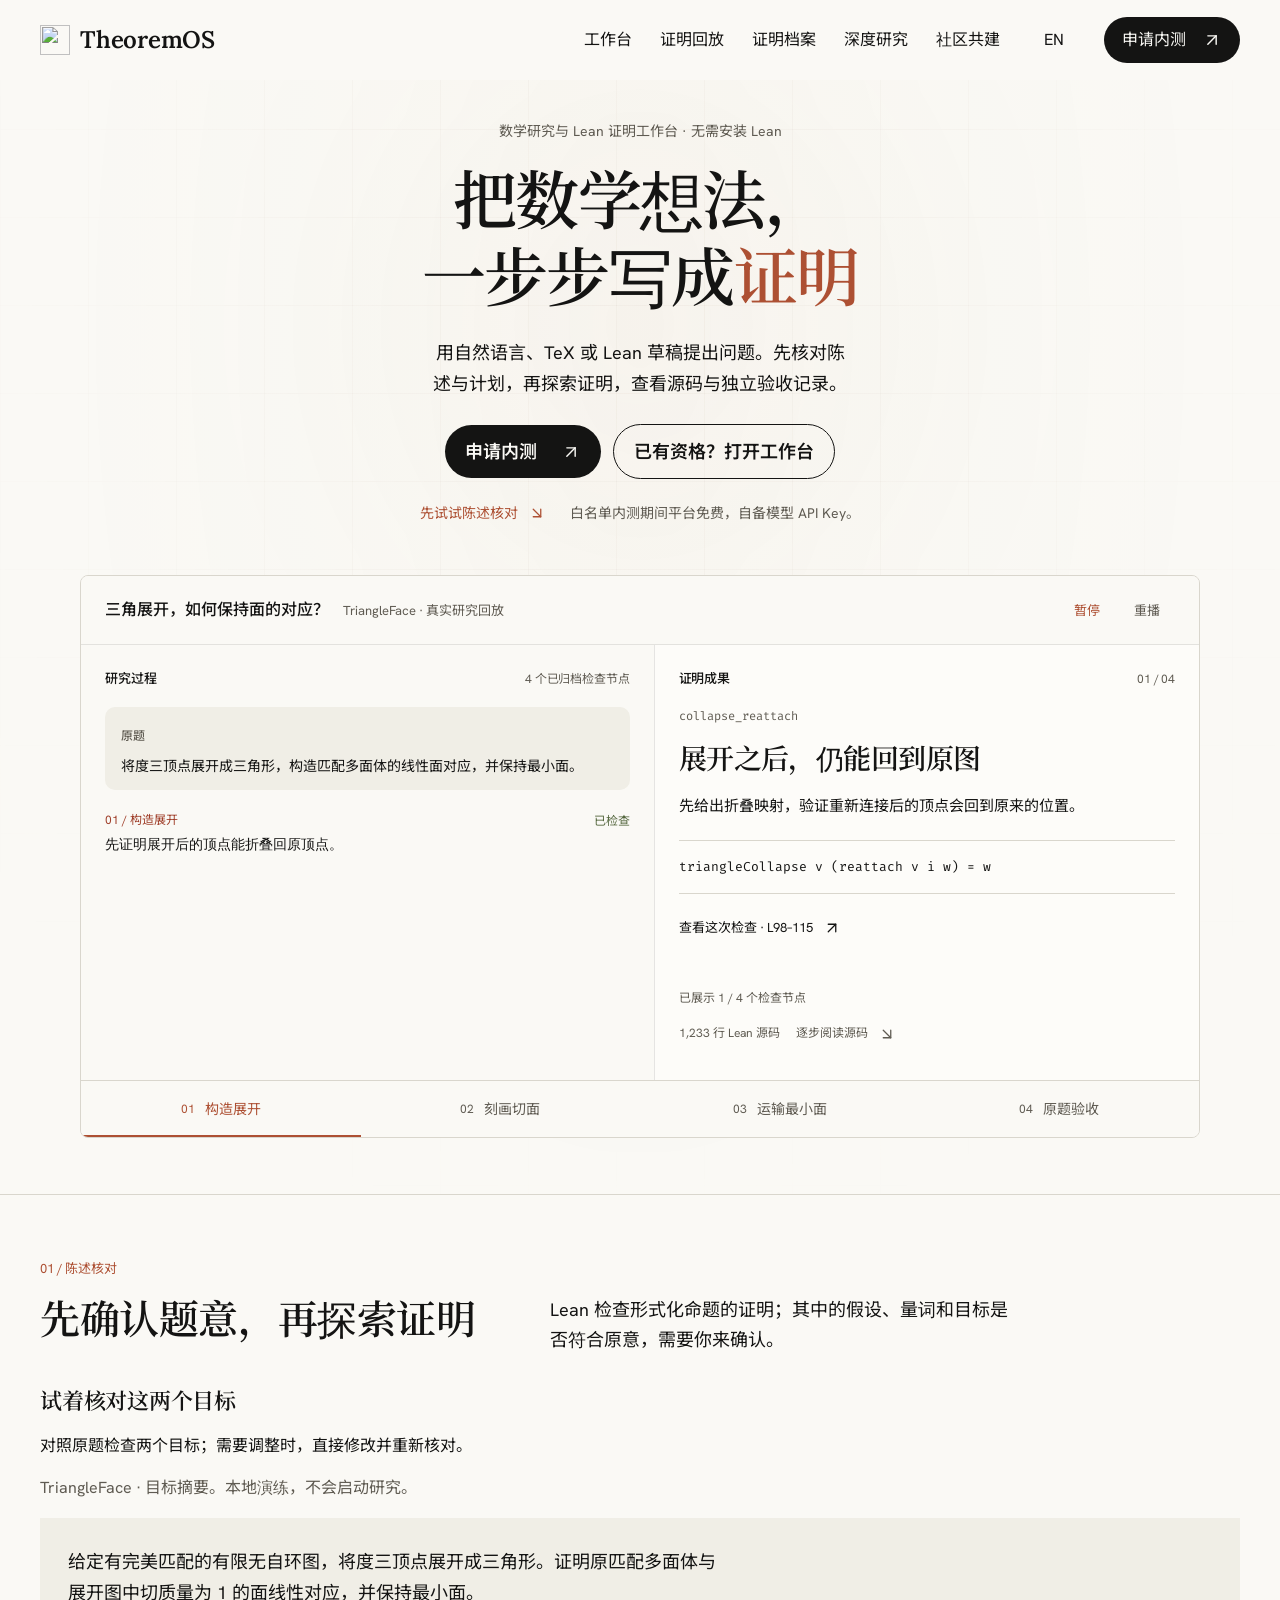
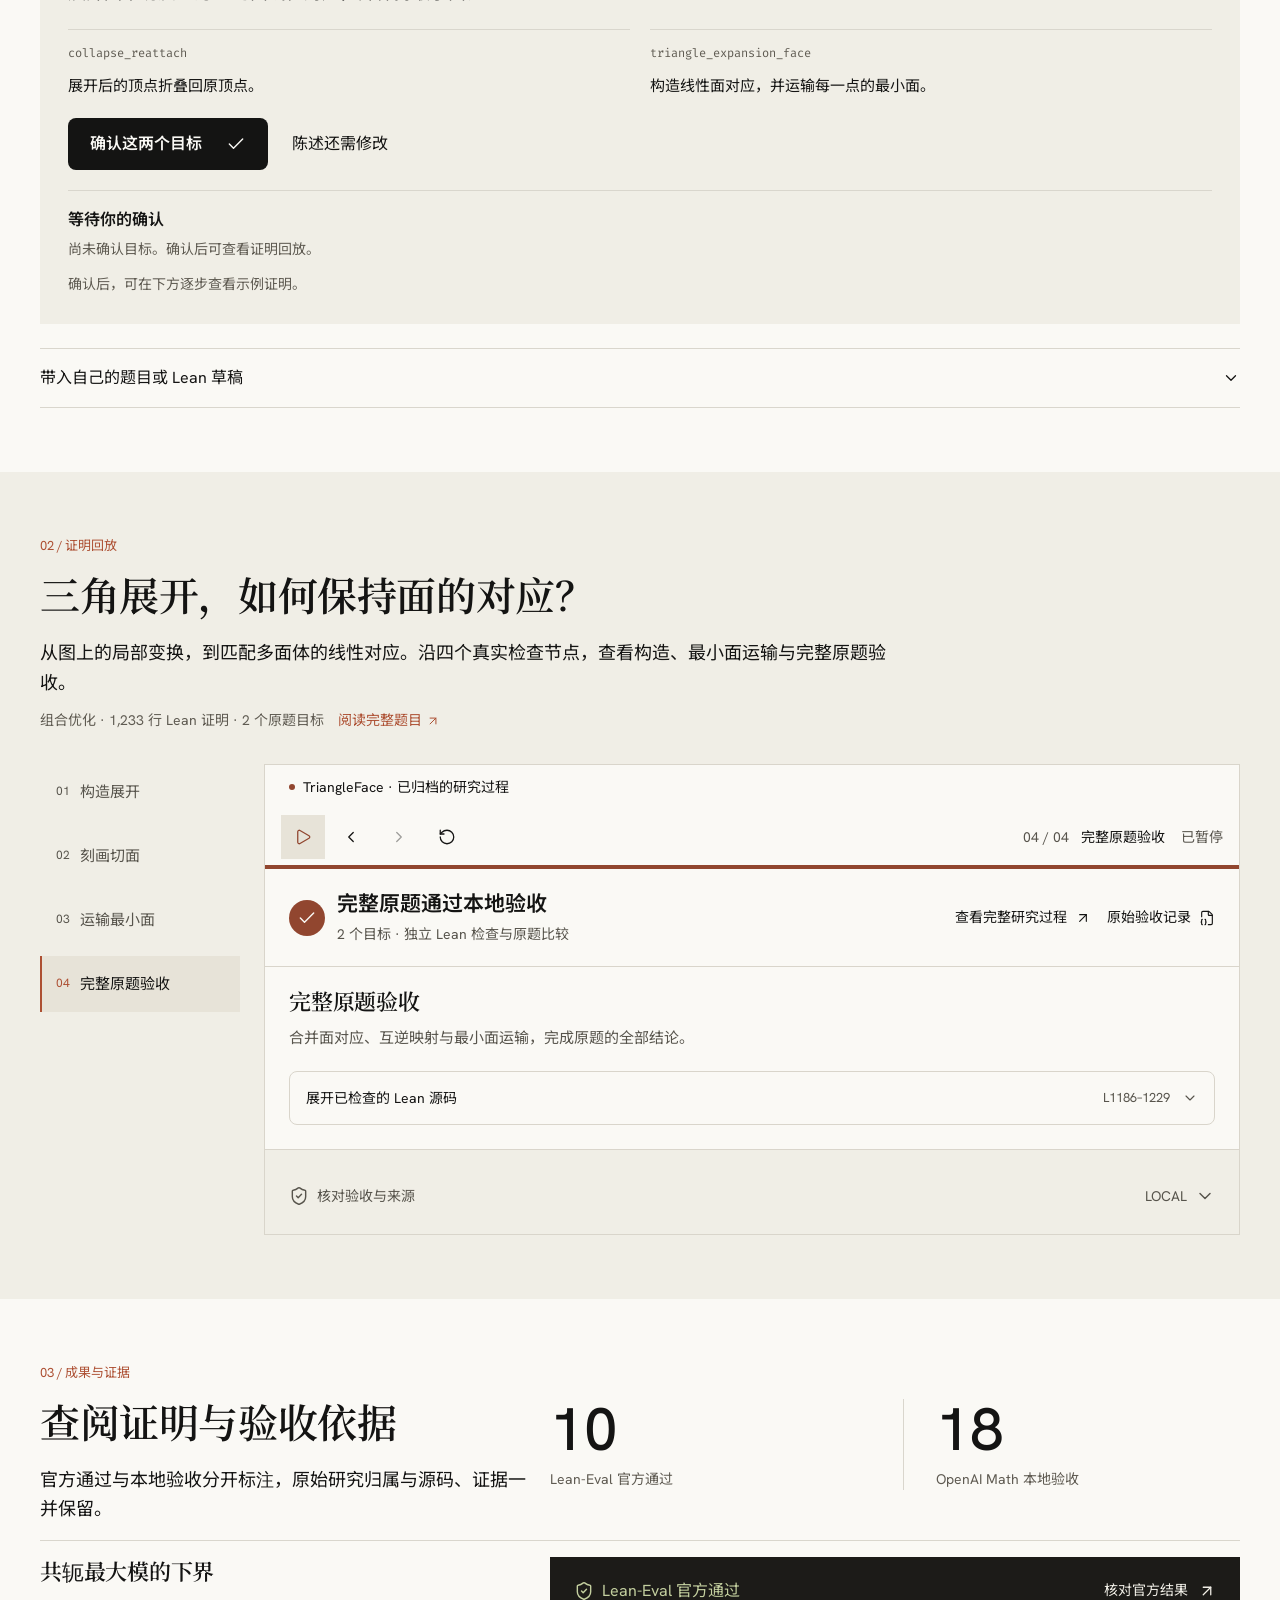
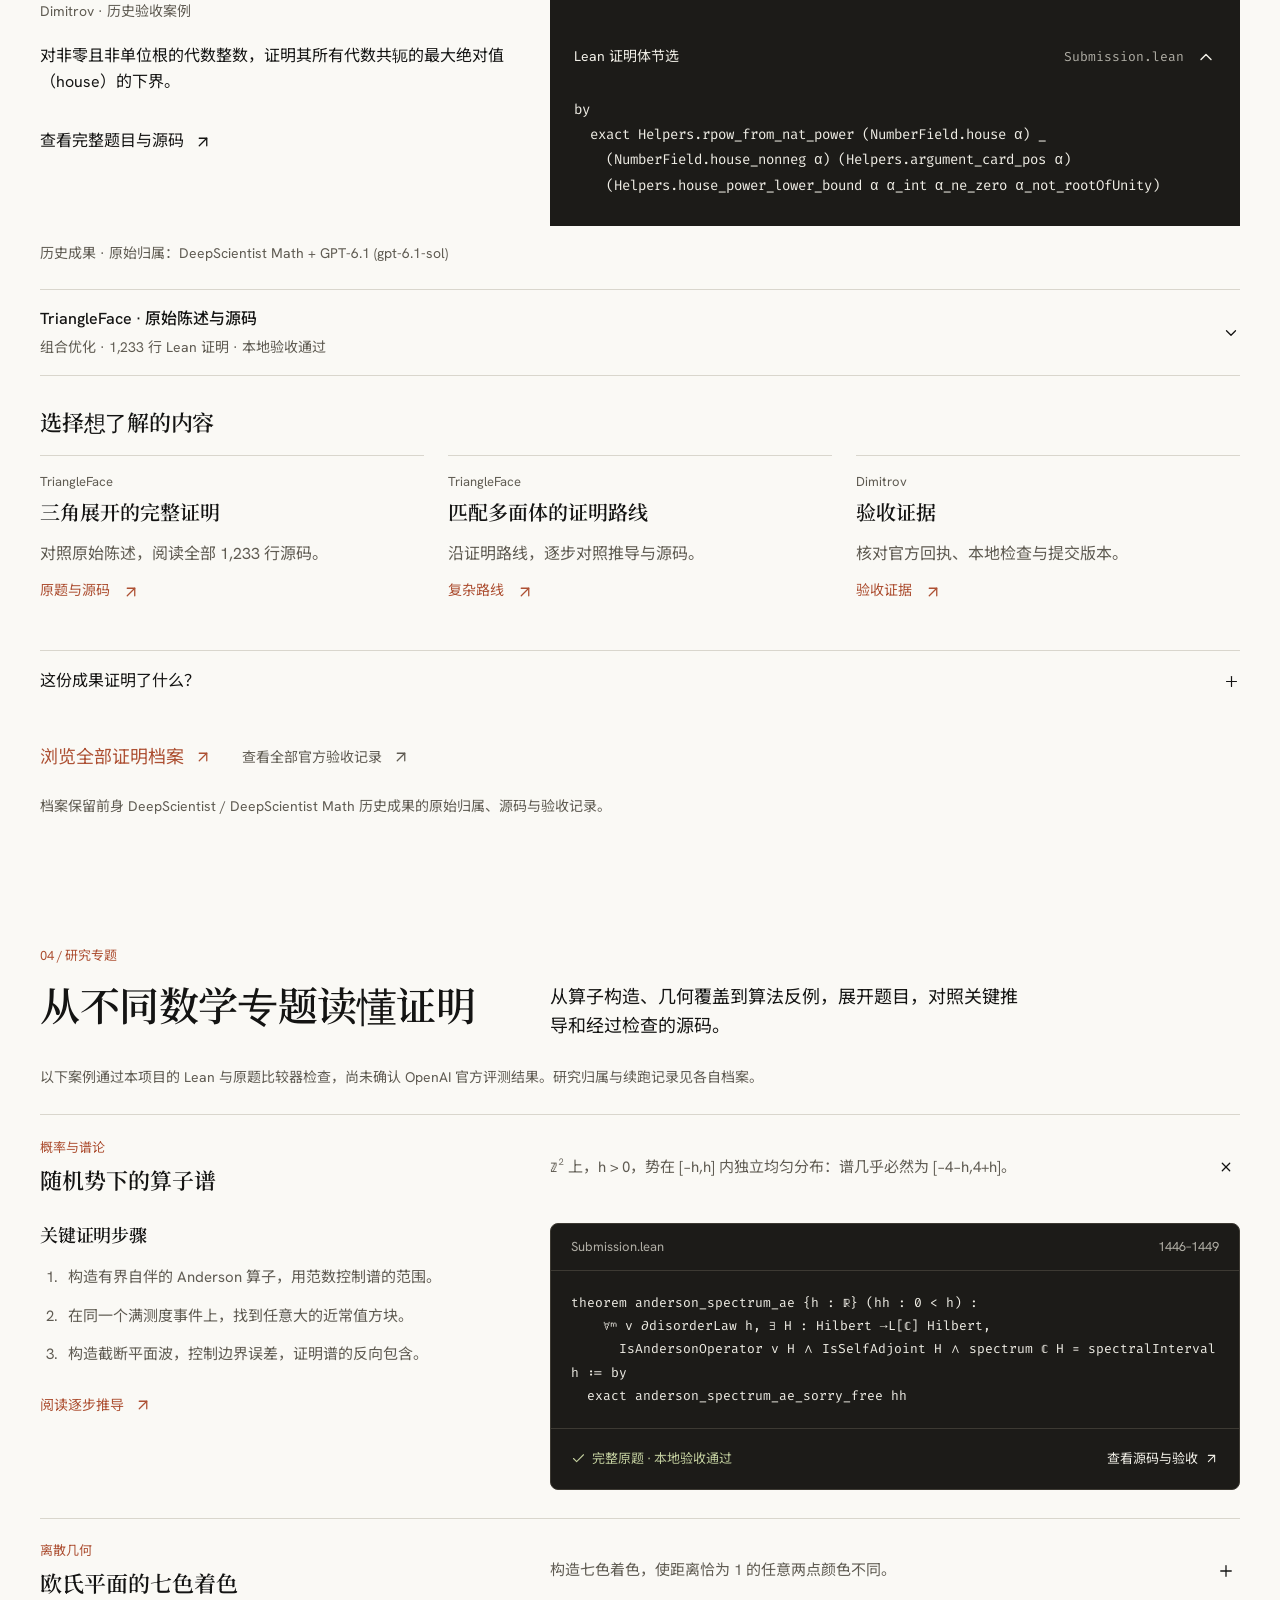
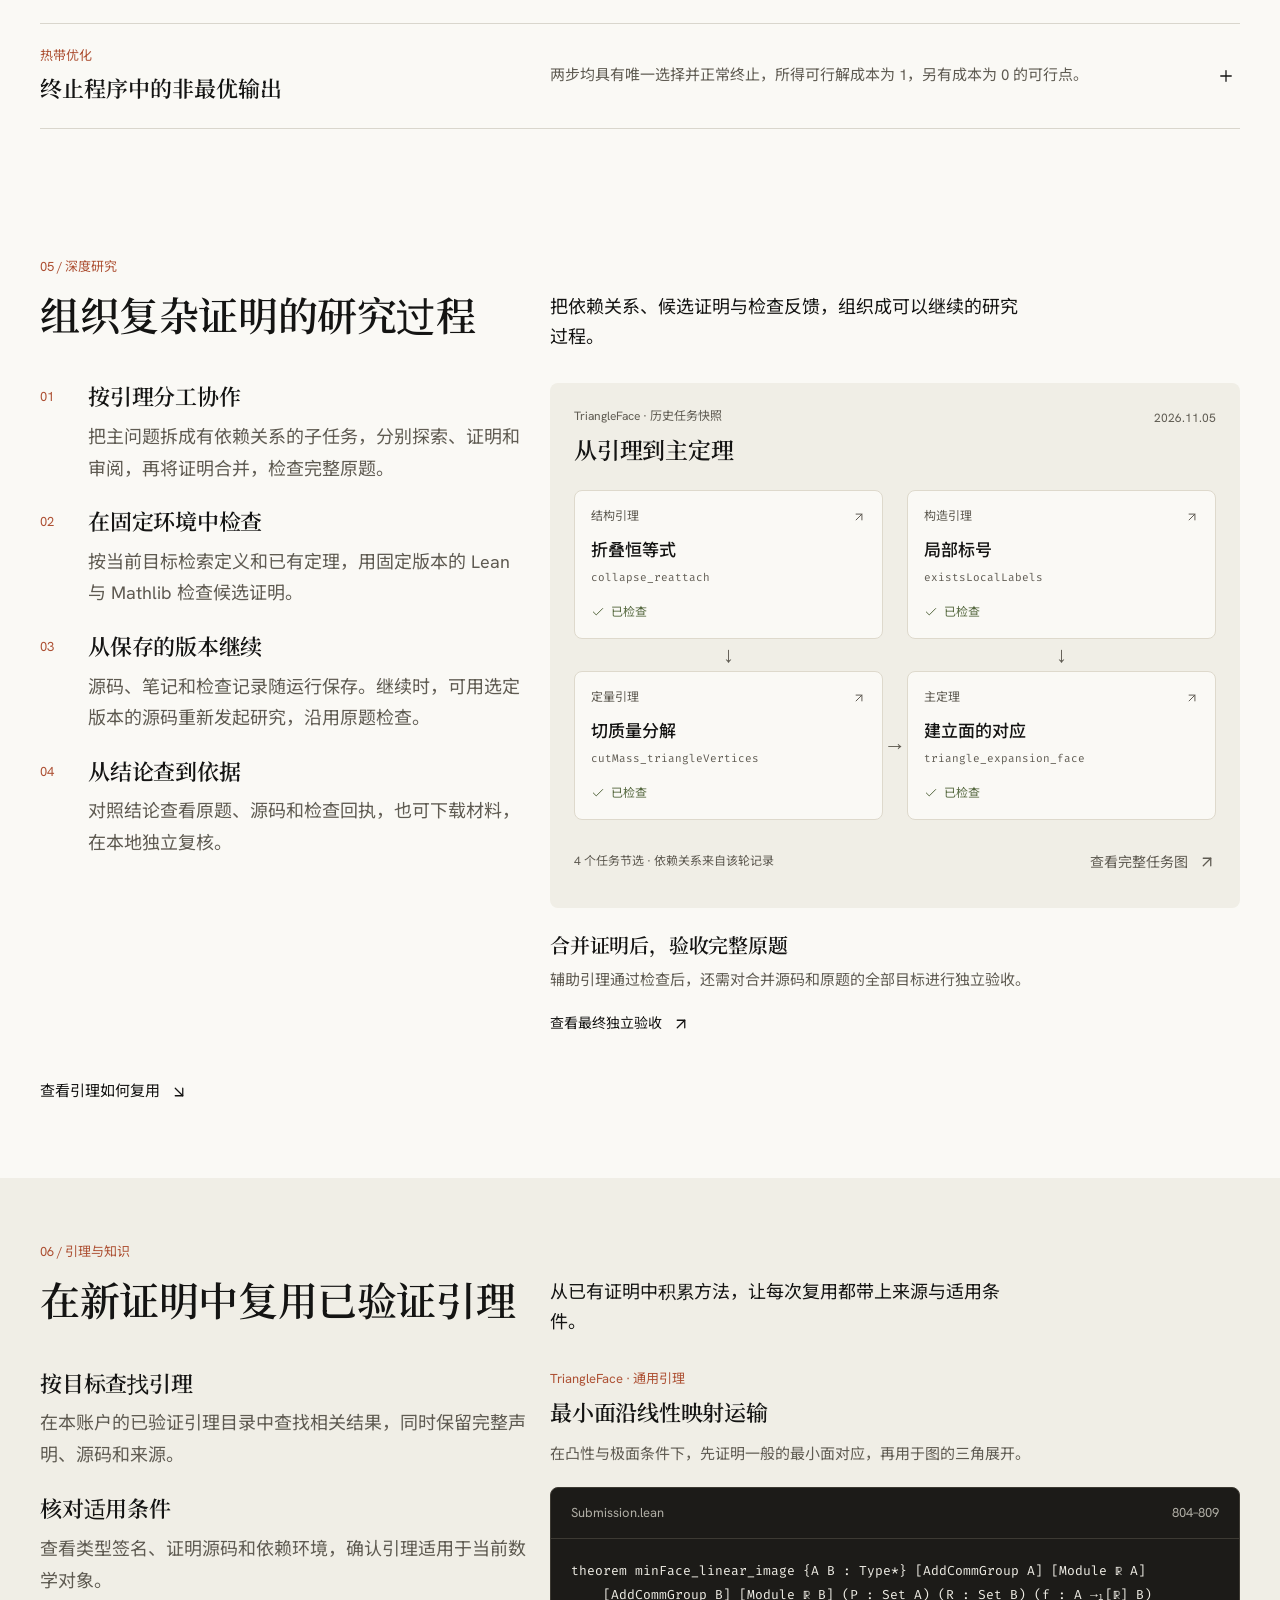
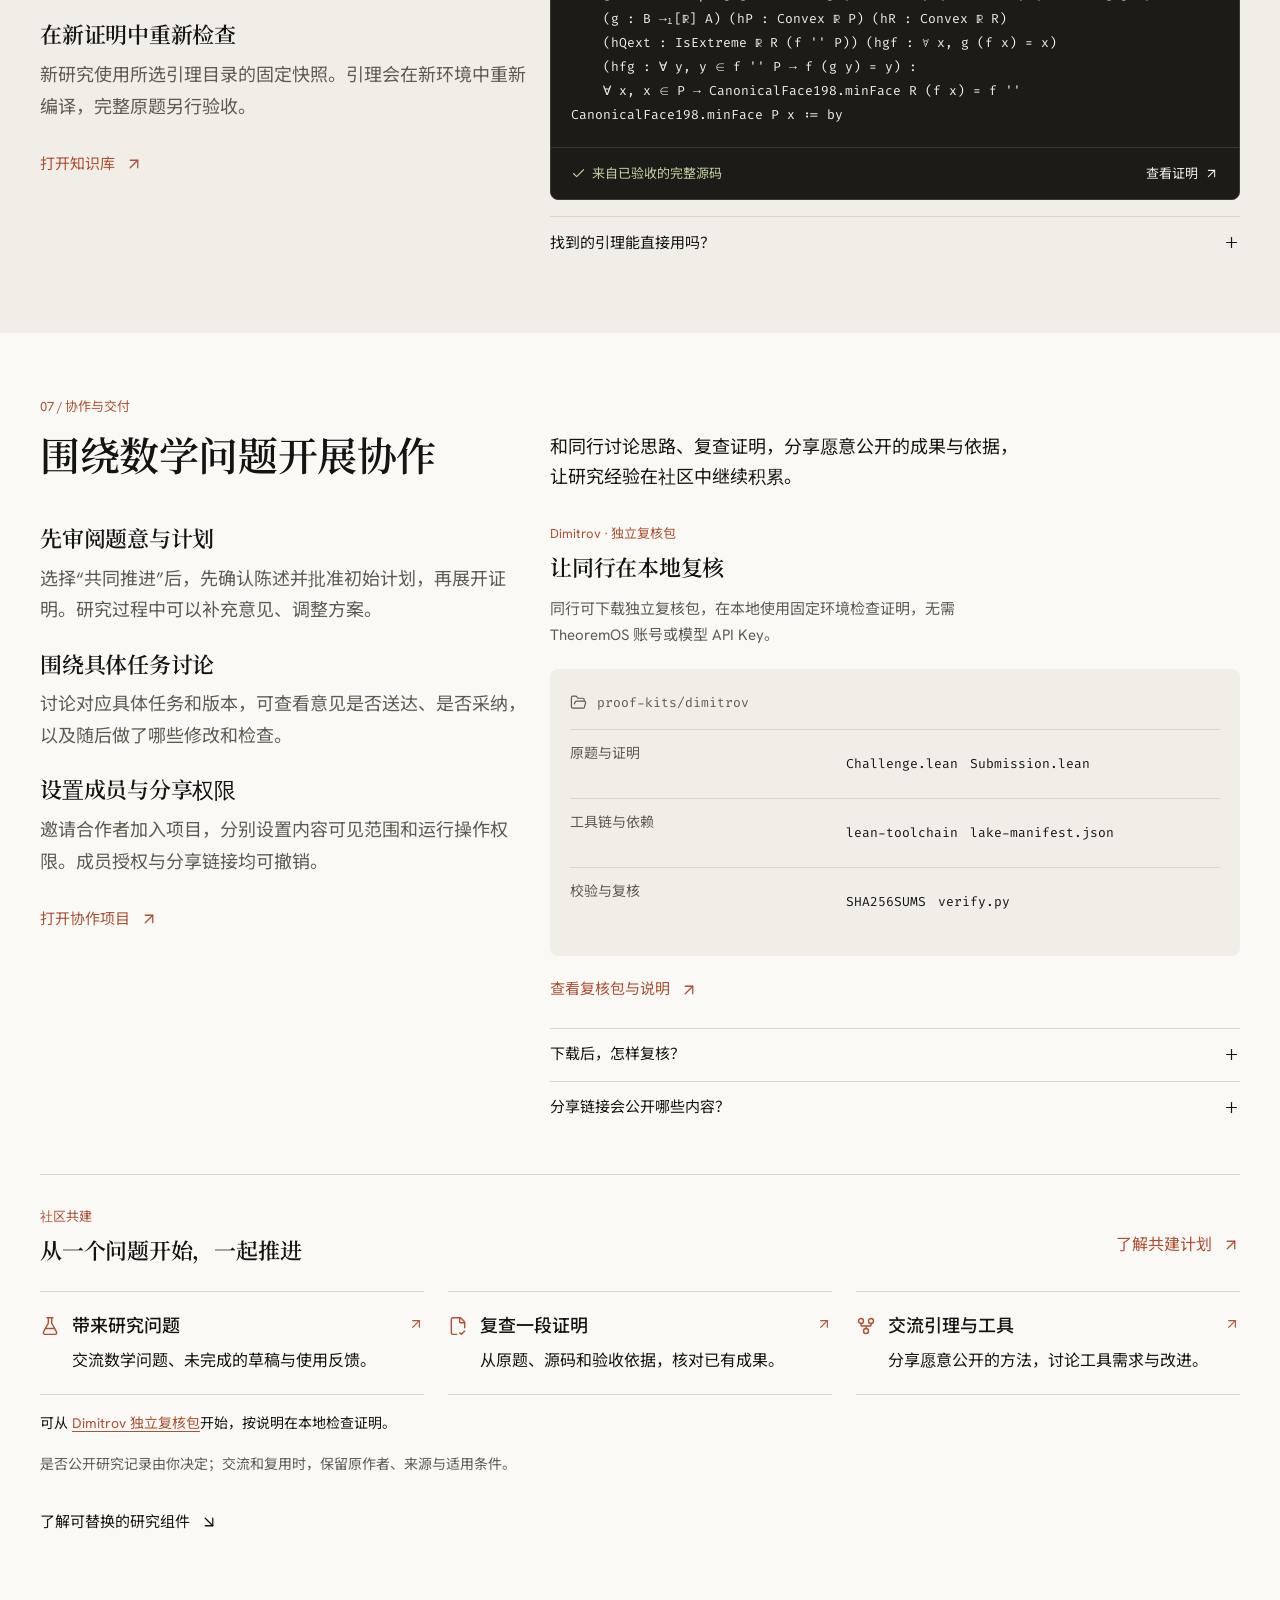
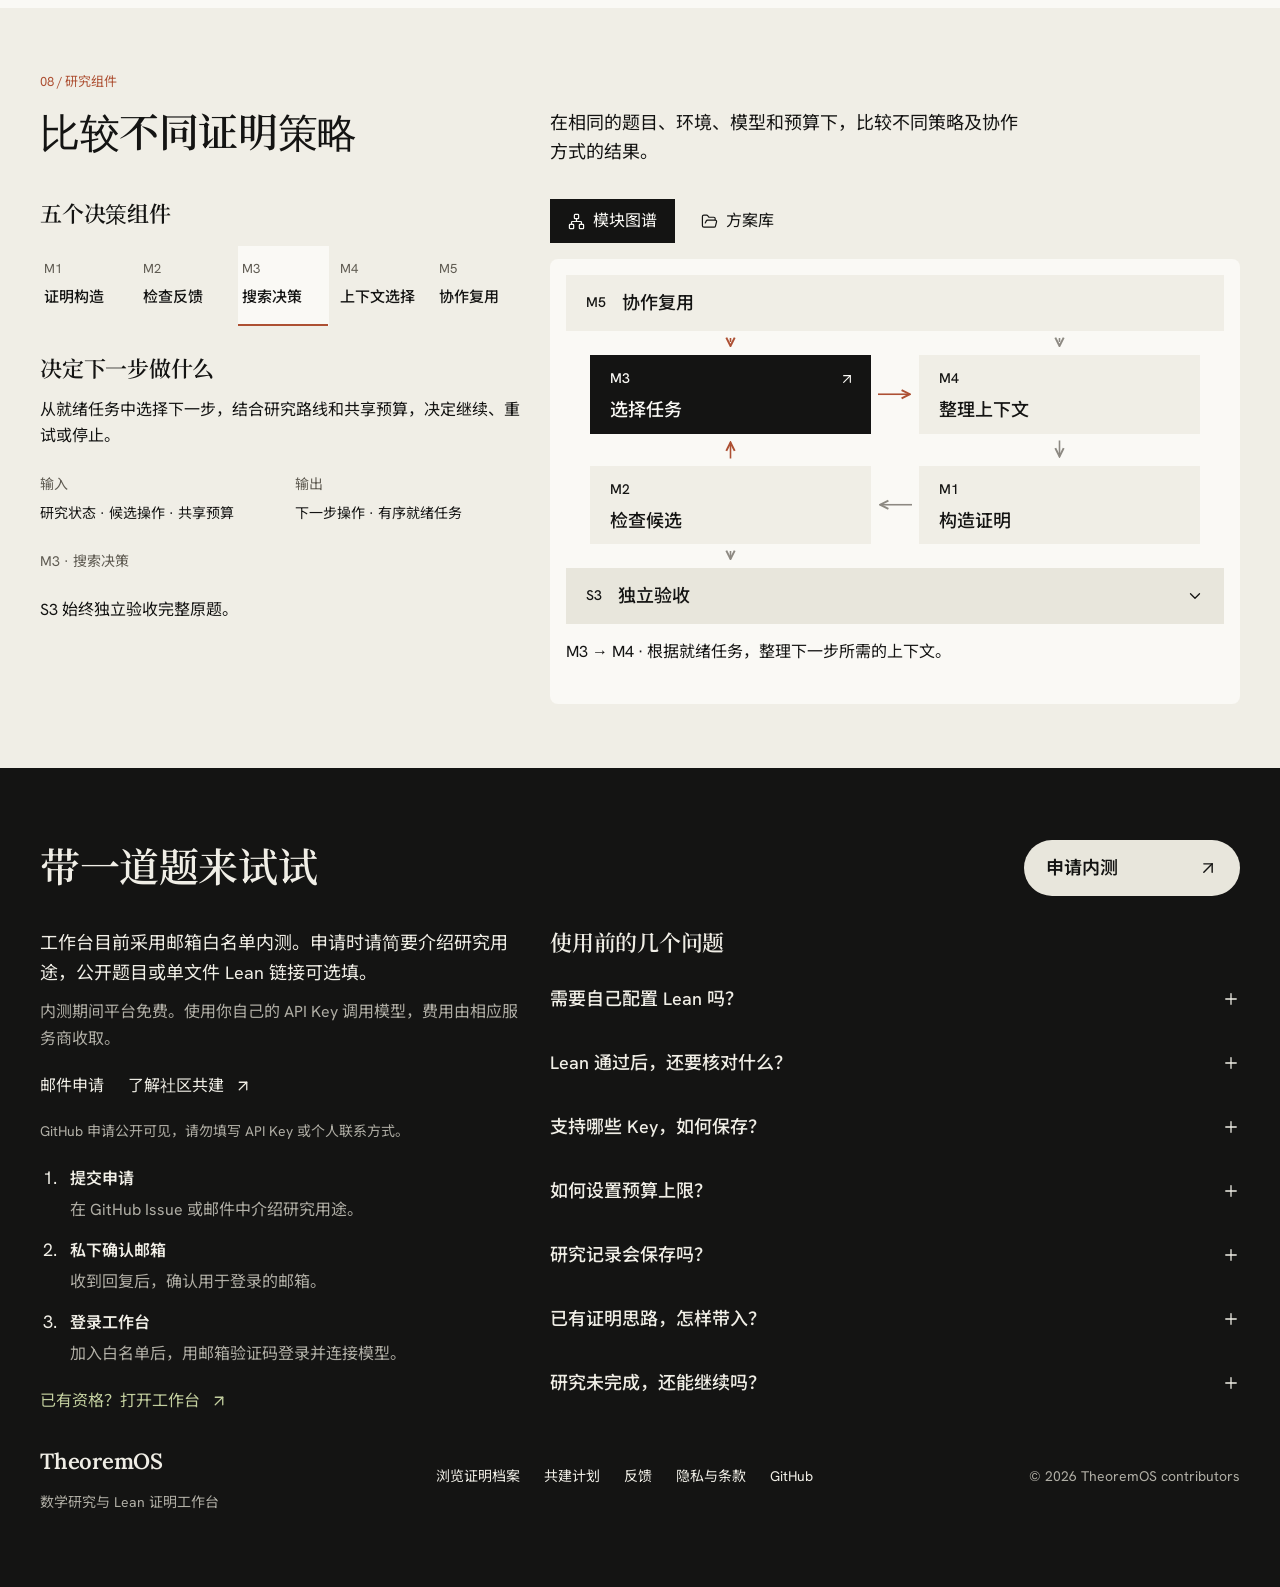
==== commit 8c903f9c: "fix: autoplay the hero proof without pinning page scroll" ====
--- a/index.html
+++ b/index.html
@@ -50,12 +50,7 @@
           </div>
         </div></div>
         </div>
-        <div class="hero-parallax-media" data-proof-story>
-        <div class="proof-story-frame" data-proof-story-frame>
-          <div class="proof-story-guide" data-proof-story-guide hidden>
-            <div class="proof-story-guide-copy"><span>向下滚动，跟随证明过程</span><a class="text-link" href="#research-entry">跳过演示<i data-lucide="arrow-down-right"></i></a></div>
-            <div class="proof-story-progress" aria-hidden="true"><span data-proof-story-progress></span></div>
-          </div>
+        <div class="hero-parallax-media">
         <div class="proof-stage hero-proof" id="hero-proof" data-hero-proof data-proof-current="4" data-proof-playing="false" role="group" aria-labelledby="hero-proof-title">
           <div class="proof-window">
             <div class="proof-chrome">
@@ -75,7 +70,6 @@
               </div>
               <div class="proof-pane proof-explain-pane">
                 <h3 class="proof-pane-head">证明成果<span class="proof-pane-meta" data-proof-position>04 / 04</span></h3>
-                <div class="hero-proof-panels">
                 <div class="hero-proof-panel" id="hero-proof-panel-1" data-proof-panel="1" hidden>
                   <p class="hero-proof-theorem">collapse_reattach</p><h4>展开之后，仍能回到原图</h4><p>先给出折叠映射，验证重新连接后的顶点会回到原来的位置。</p>
                   <pre><code>triangleCollapse v (reattach v i w) = w</code></pre><a class="text-link" href="archive.html#proof=openai_triangle_face&amp;tab=process&amp;run=d77dc453-baf2-4ffd-9afa-ae2af96decba&amp;entry=check:check-7f3828b042eb20639aad">查看这次检查 · L98–115<i data-lucide="arrow-up-right"></i></a>
@@ -93,13 +87,11 @@
                   <p class="hero-proof-theorem">triangle_expansion_face</p><h4>从局部展开，到完整原题</h4><p>面对应、互逆映射与最小面运输合为完整结论，保存的源码通过本地验收。</p>
                   <pre><code>f '' G.polytope = Q</code></pre><a class="text-link" href="archive.html#proof=openai_triangle_face&amp;tab=evidence">查看原题验收依据<i data-lucide="arrow-up-right"></i></a>
                 </div>
-                </div>
                 <div class="hero-proof-receipt"><span class="hero-proof-receipt-state" data-proof-receipt>完整原题 · 本地验收通过</span><span>1,233 行 Lean 源码</span><a class="text-link" href="#demo">逐步阅读源码<i data-lucide="arrow-down-right"></i></a></div>
               </div>
             </div>
             <div class="hero-proof-steps" role="group" aria-label="选择解题动画的检查节点"><button type="button" data-proof-select="1" aria-controls="hero-proof-panel-1" aria-pressed="false" disabled><span>01</span>构造展开</button><button type="button" data-proof-select="2" aria-controls="hero-proof-panel-2" aria-pressed="false" disabled><span>02</span>刻画切面</button><button type="button" data-proof-select="3" aria-controls="hero-proof-panel-3" aria-pressed="false" disabled><span>03</span>运输最小面</button><button type="button" data-proof-select="4" aria-controls="hero-proof-panel-4" aria-pressed="true" disabled><span>04</span>原题验收</button></div>
           </div>
-        </div>
         </div>
         </div>
       </div>
--- a/landing.css
+++ b/landing.css
@@ -1578,15 +1578,6 @@
 .hero-proof-steps button[aria-pressed="true"] { color: var(--accent); box-shadow: inset 0 -2px var(--accent); }
 .hero-proof button:focus-visible { outline: 2px solid var(--accent); outline-offset: -3px; }
 .hero-proof [hidden] { display: none; }
-.hero-proof-panels { display: grid; }
-.hero-proof-panels > .hero-proof-panel { grid-area: 1 / 1; }
-.proof-story-frame { width: min(100%, 1120px); margin-inline: auto; }
-.proof-story-guide-copy { display: flex; justify-content: space-between; align-items: center; gap: 16px; padding-bottom: 12px; color: var(--muted); font-size: 13px; }
-.proof-story-guide-copy .text-link { min-height: 32px; font-size: 13px; }
-.proof-story-progress { height: 2px; margin-bottom: 14px; overflow: hidden; background: var(--line); }
-.proof-story-progress > span { display: block; height: 100%; background: var(--accent); transform: scaleX(0); transform-origin: left; }
-/* Invisible future checkpoints reserve their space while the frame is pinned. */
-[data-proof-story-mode="scroll"] .hero-proof :is(.hero-proof-panel, [data-proof-entry])[hidden] { display: block !important; visibility: hidden; animation: none; }
 .landing-product-first #research-entry { border-top: 1px solid var(--line); }
 .landing-product-first .research-layout { grid-template-columns: minmax(0, 1fr); }
 .landing-product-first .human-decision-copy { margin-bottom: 16px; }
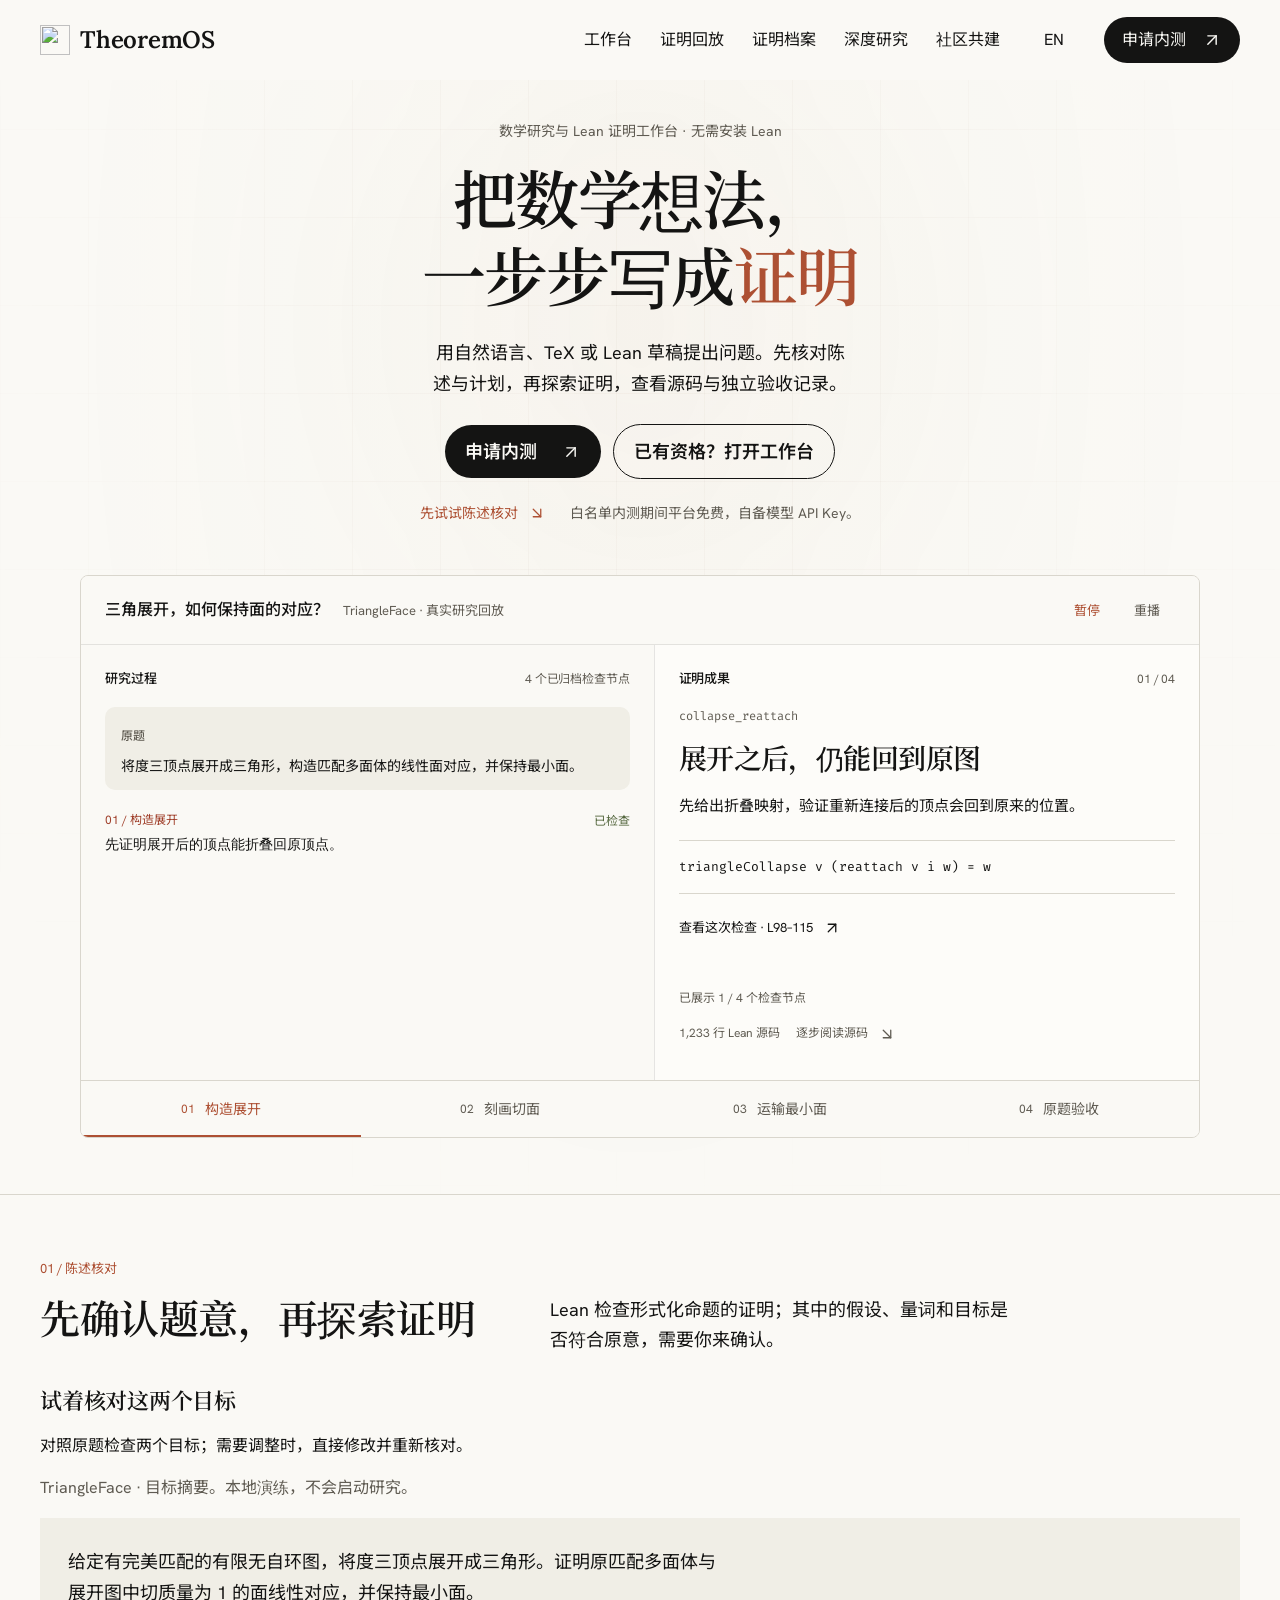
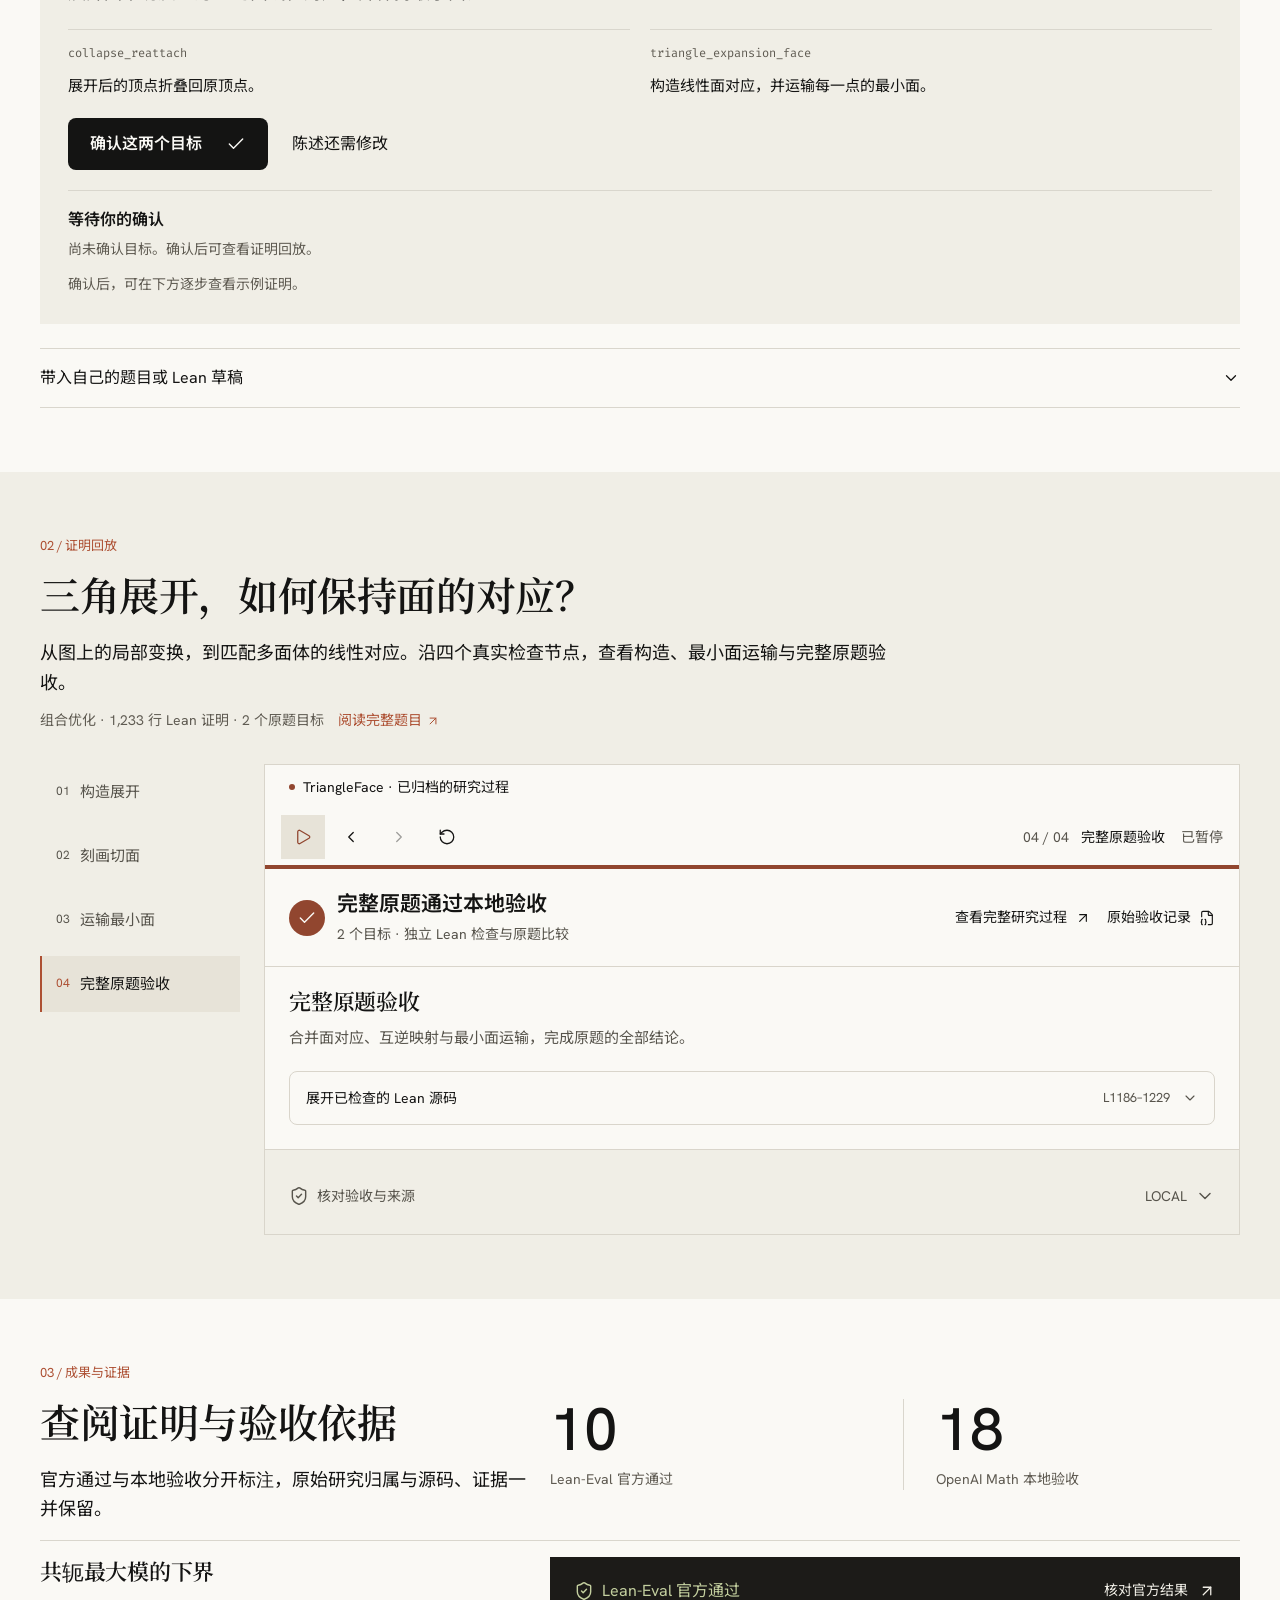
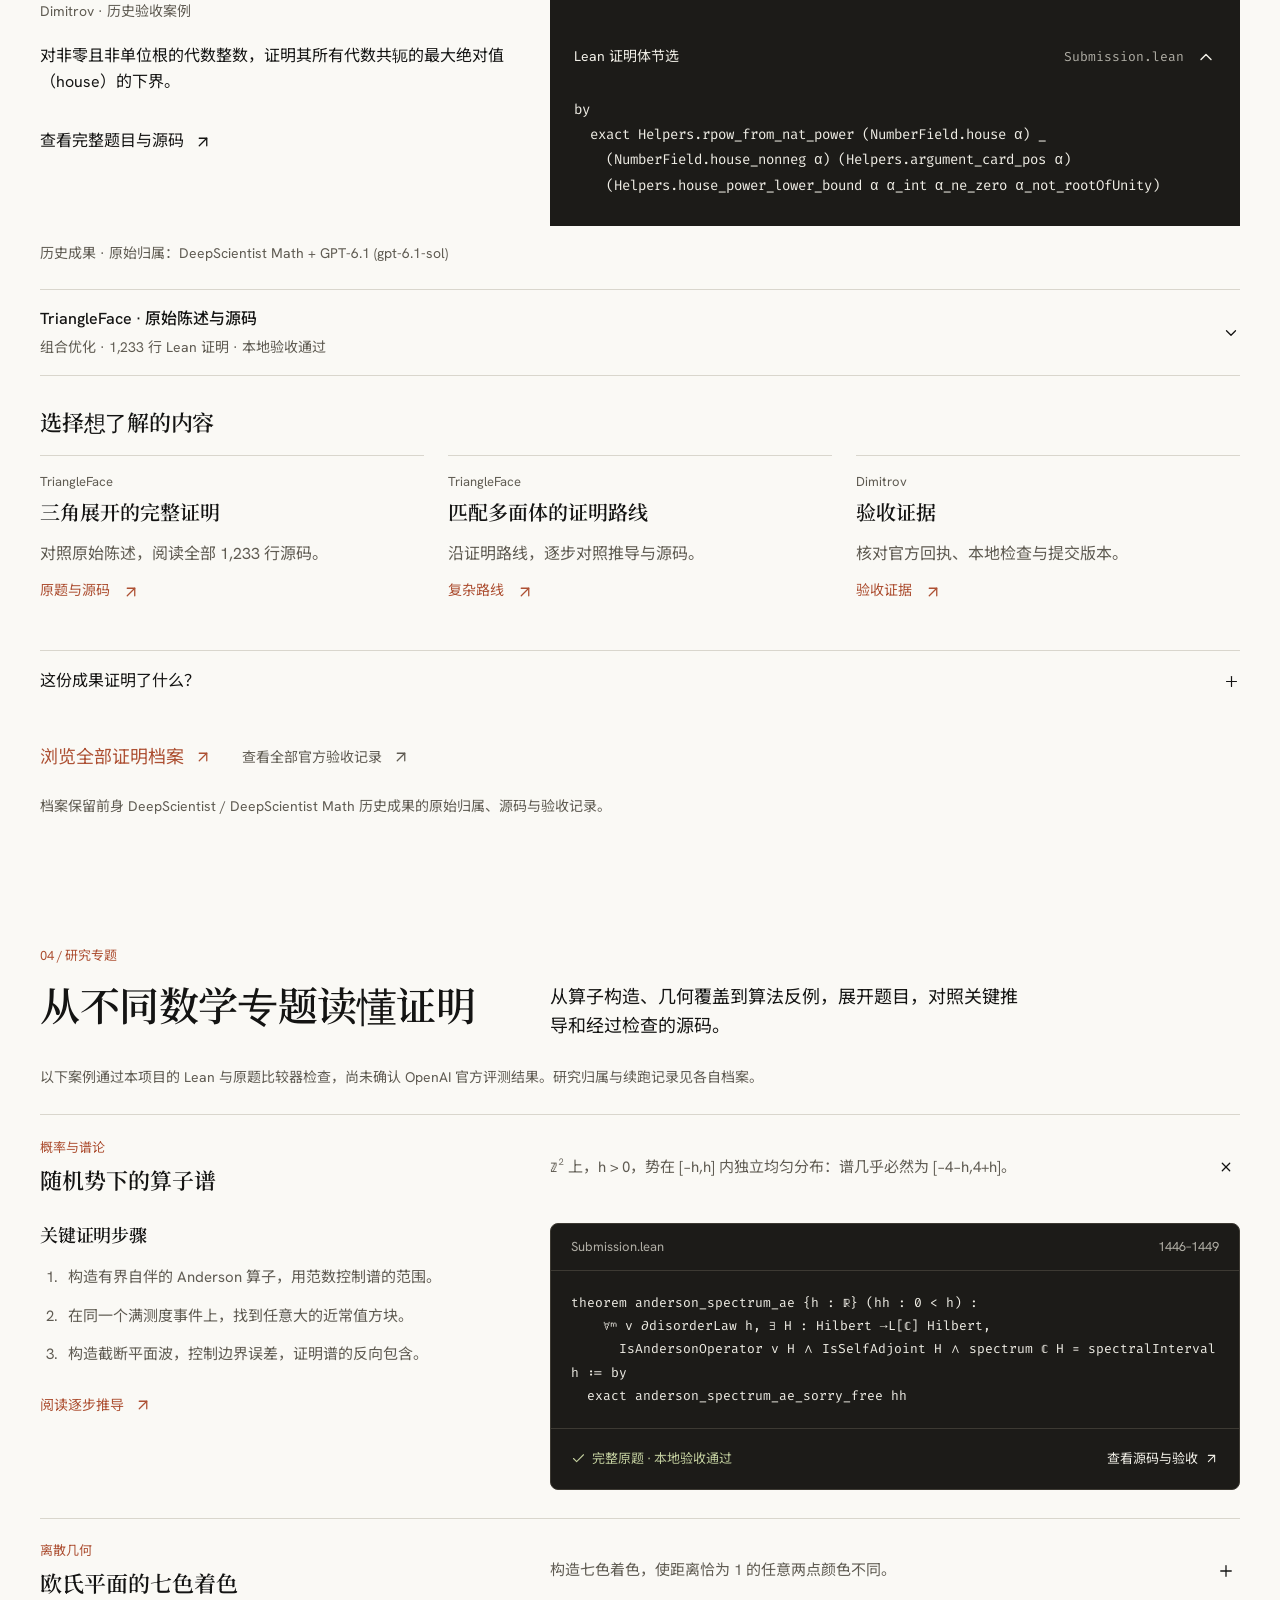
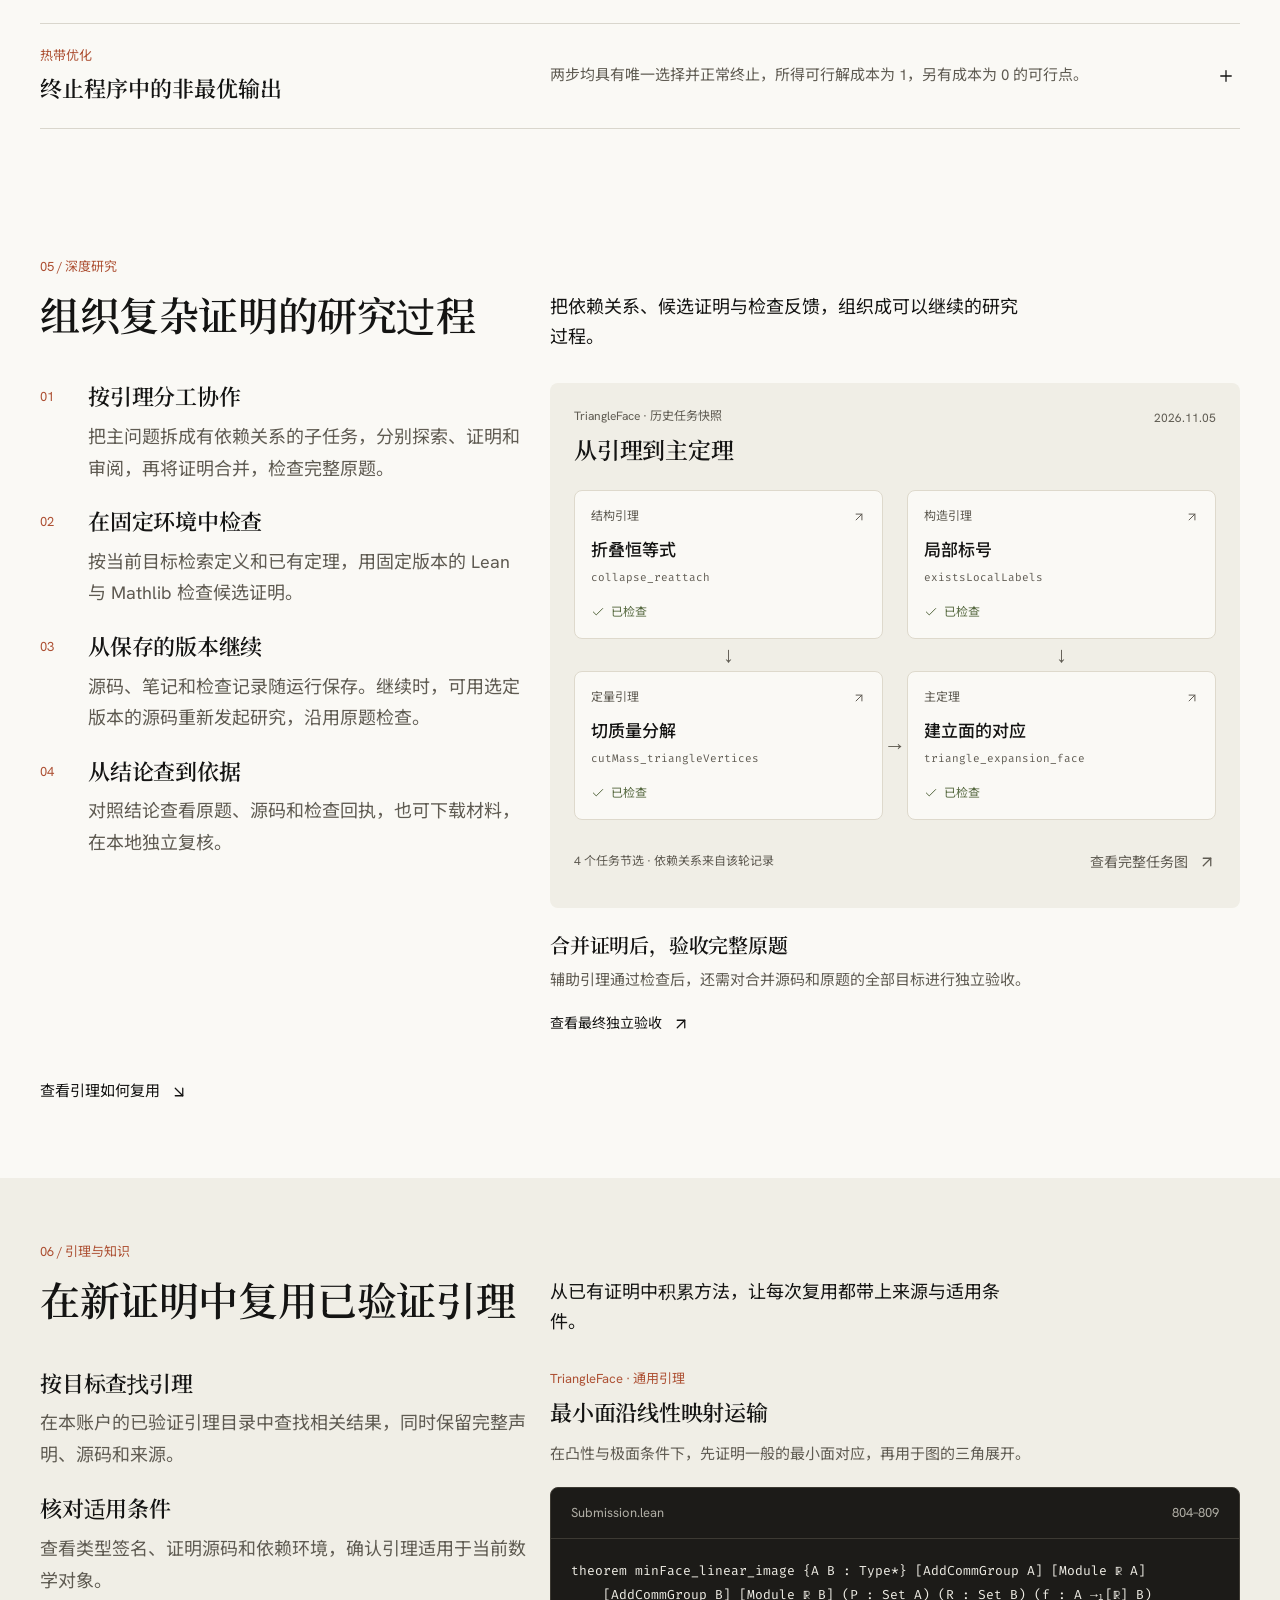
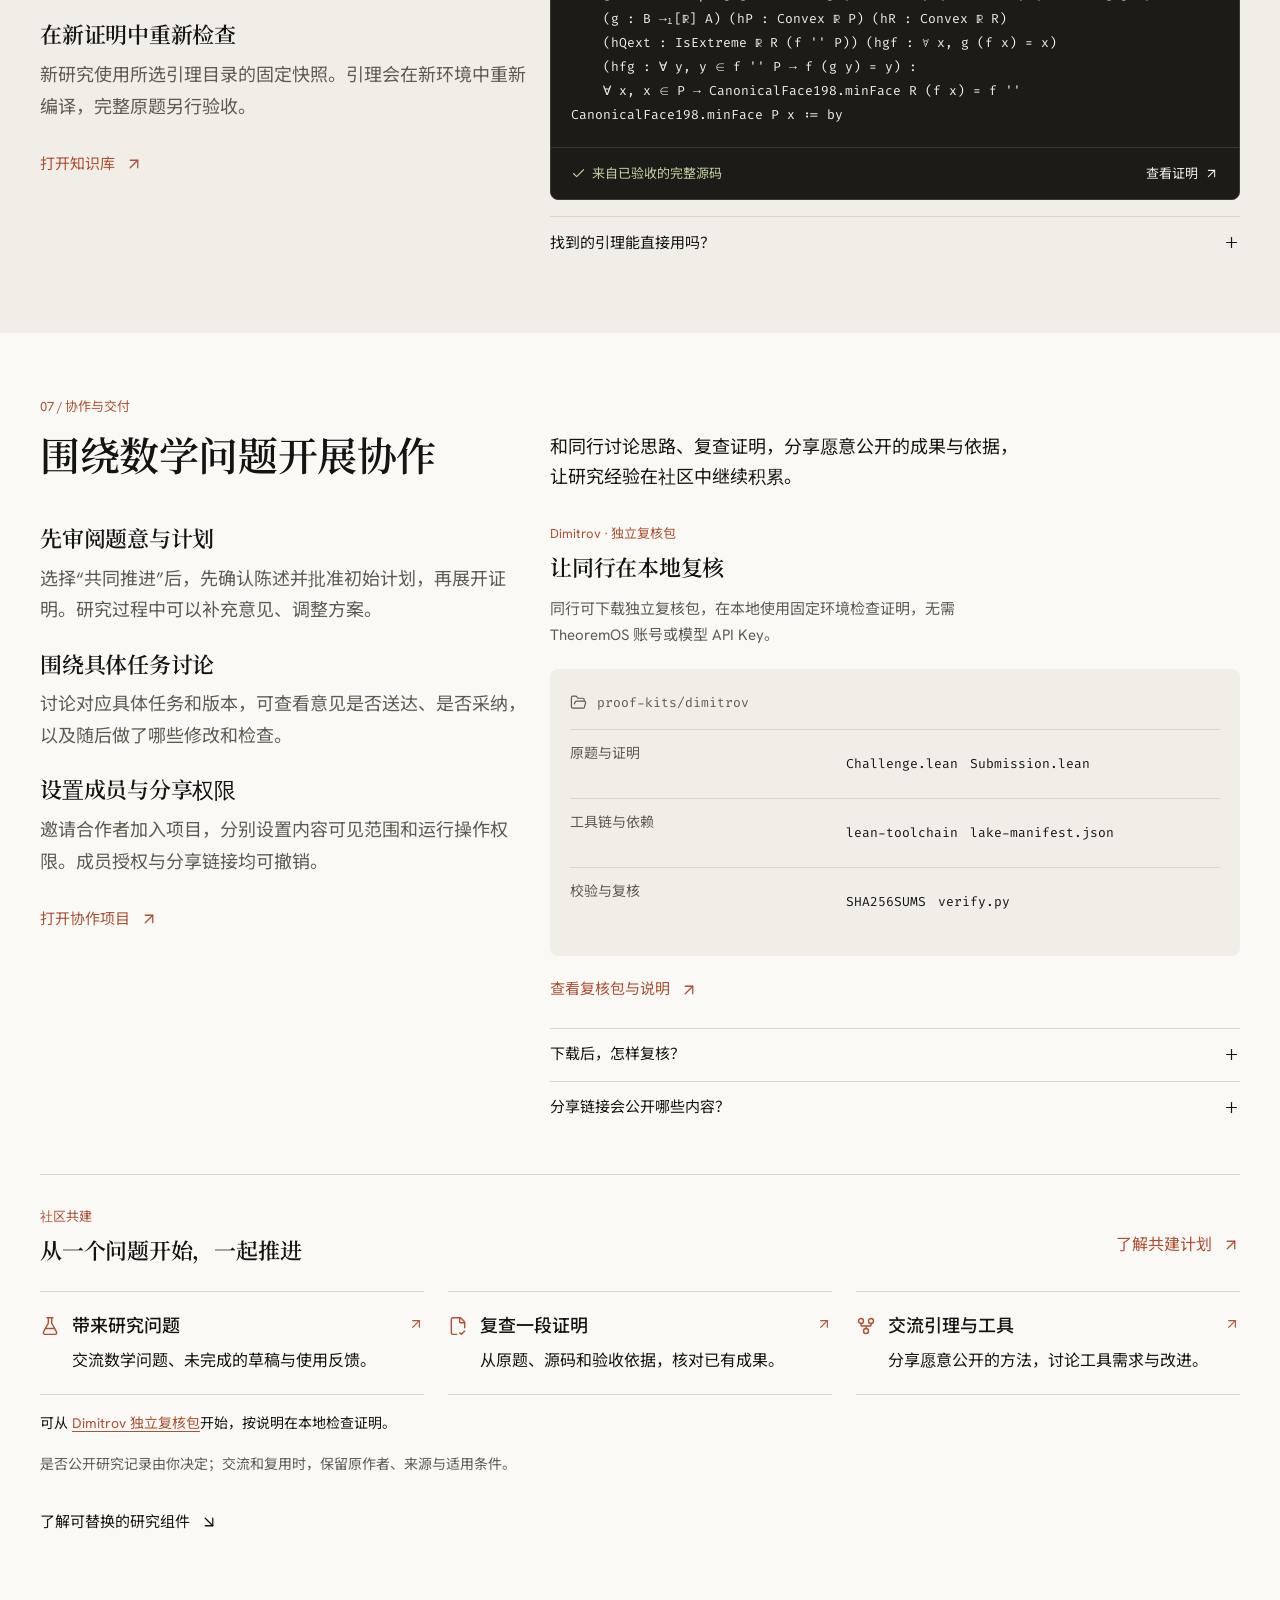
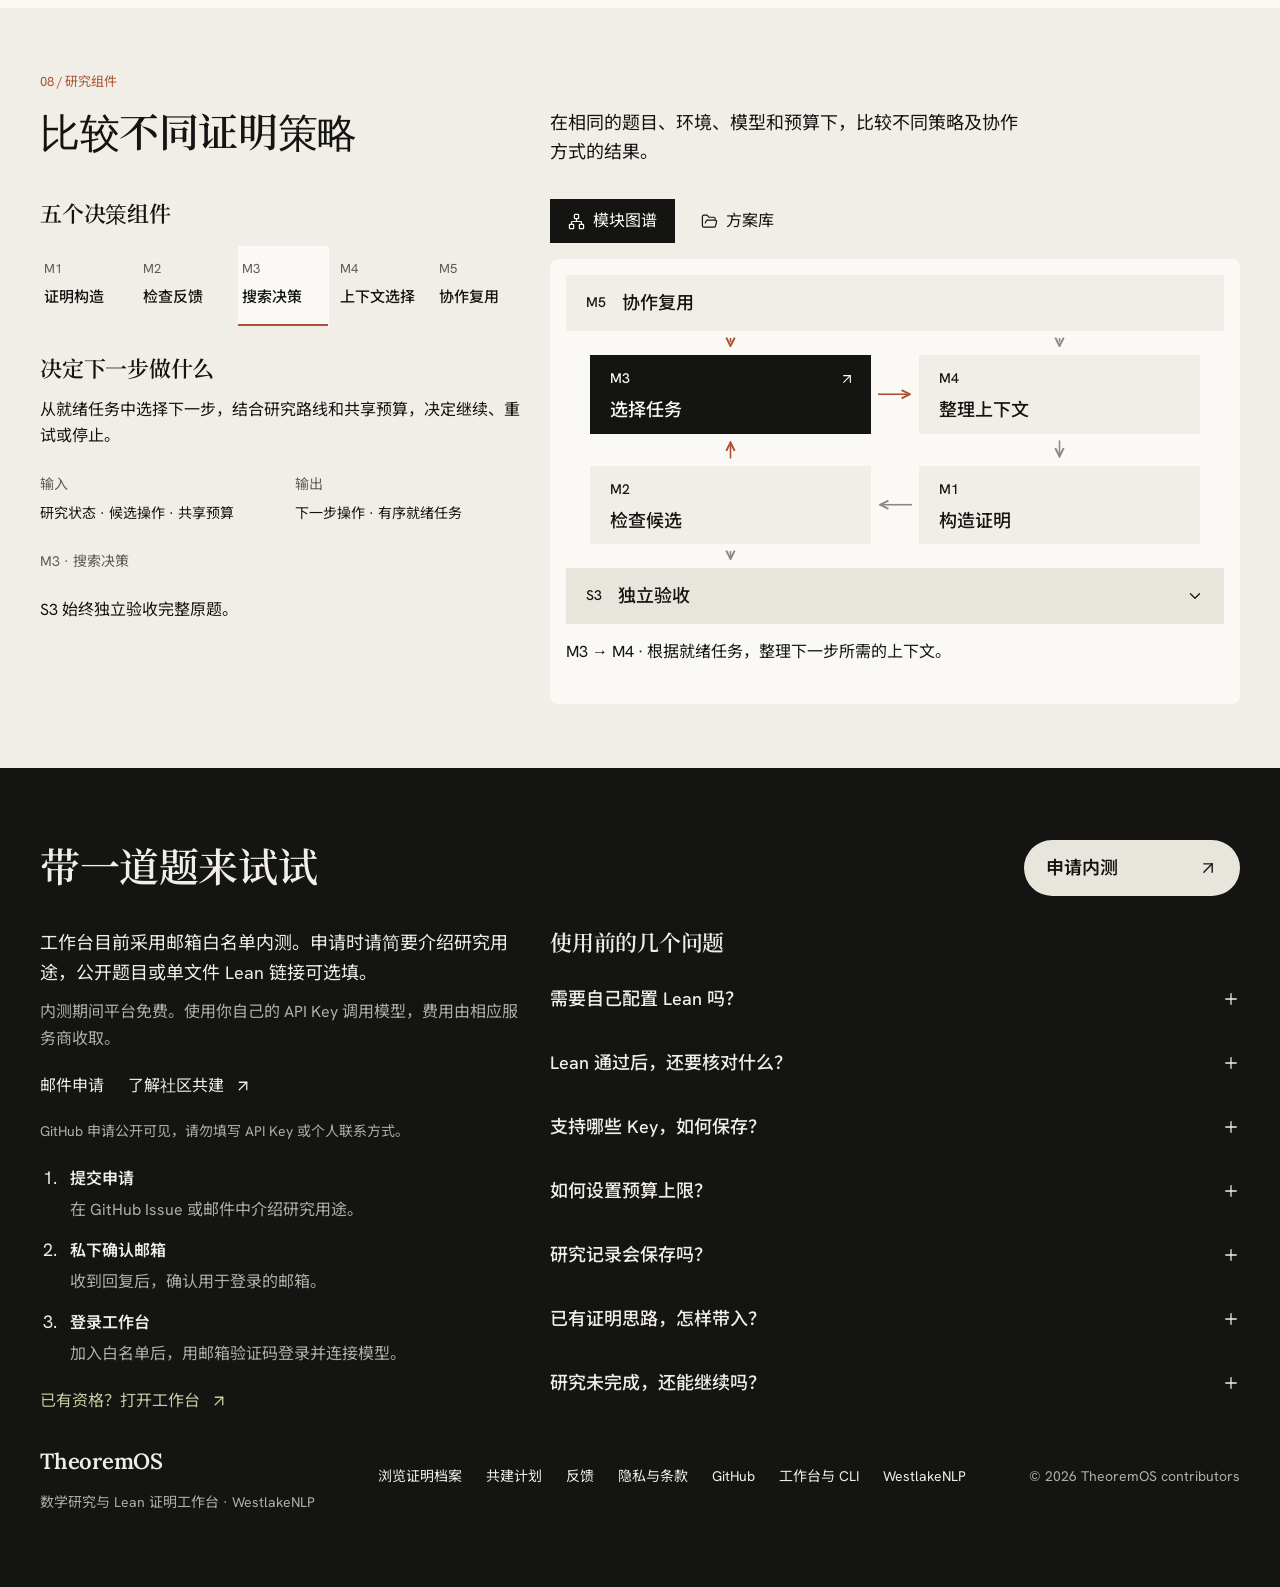
==== commit 1b856821: "fix(site,docs): sync HuggingMath org links, open-source CLI notes, and WestlakeNLP attribution" ====
--- a/index.html
+++ b/index.html
@@ -33,7 +33,7 @@
       <nav class="desktop-nav" aria-label="主导航"><a href="#workbench-preview">工作台</a><a href="#demo">证明回放</a><a href="#proofs">证明档案</a><a href="#research-system">深度研究</a><a href="#community">社区共建</a></nav>
       <div class="header-actions"><a class="lang-link" href="en/index.html" hreflang="en" lang="en" aria-label="English version">EN</a><a class="nav-start" href="#start" data-umami-event="request-access-nav">申请内测<i data-lucide="arrow-up-right"></i></a><button class="menu-toggle" type="button" aria-label="打开导航" aria-expanded="false" aria-controls="mobile-nav"><i data-lucide="menu"></i><i data-lucide="x"></i></button></div>
     </div>
-    <nav class="mobile-nav wrap" id="mobile-nav" aria-label="手机导航" hidden><a href="#start">申请内测<i data-lucide="arrow-down-right"></i></a><a href="#workbench-preview">研究工作台<i data-lucide="arrow-down-right"></i></a><a href="#demo">验收回放<i data-lucide="arrow-down-right"></i></a><a href="#proofs">证明成果<i data-lucide="arrow-down-right"></i></a><a href="#research-system">深度研究<i data-lucide="arrow-down-right"></i></a><a href="#components">研究组件<i data-lucide="arrow-down-right"></i></a><a href="archive.html">证明档案<i data-lucide="arrow-up-right"></i></a><a href="#community">社区共建<i data-lucide="arrow-down-right"></i></a><a href="feedback.html">反馈与建议<i data-lucide="arrow-up-right"></i></a><a href="https://github.com/LikC1606/TheoremOS" target="_blank" rel="noreferrer">GitHub<i data-lucide="arrow-up-right"></i></a></nav>
+    <nav class="mobile-nav wrap" id="mobile-nav" aria-label="手机导航" hidden><a href="#start">申请内测<i data-lucide="arrow-down-right"></i></a><a href="#workbench-preview">研究工作台<i data-lucide="arrow-down-right"></i></a><a href="#demo">验收回放<i data-lucide="arrow-down-right"></i></a><a href="#proofs">证明成果<i data-lucide="arrow-down-right"></i></a><a href="#research-system">深度研究<i data-lucide="arrow-down-right"></i></a><a href="#components">研究组件<i data-lucide="arrow-down-right"></i></a><a href="archive.html">证明档案<i data-lucide="arrow-up-right"></i></a><a href="#community">社区共建<i data-lucide="arrow-down-right"></i></a><a href="feedback.html">反馈与建议<i data-lucide="arrow-up-right"></i></a><a href="https://github.com/HuggingMath/TheoremOS" target="_blank" rel="noreferrer">GitHub<i data-lucide="arrow-up-right"></i></a><a href="https://github.com/HuggingMath/theorem-os" target="_blank" rel="noreferrer">工作台与 CLI<i data-lucide="arrow-up-right"></i></a><a href="https://westlakenlp.com/" target="_blank" rel="noreferrer">WestlakeNLP<i data-lucide="arrow-up-right"></i></a></nav>
   </header>
   <main id="main" tabindex="-1">
     <section class="hero landing-section" id="workbench-preview" tabindex="-1" aria-labelledby="hero-title" data-enter>
@@ -128,7 +128,7 @@
             <li><h4>写下数学命题</h4><p>用自然语言或 TeX 写明数学对象、假设和结论，再核对生成的 Lean 陈述。</p><a class="text-link" data-research-entry="statement" href="https://app.theoremos.top/?entry=statement&amp;template=add-zero&amp;environment=standard&amp;lang=zh">准备命题草稿<i data-lucide="arrow-up-right"></i></a></li>
             <li><h4>继续 Lean 草稿</h4><p>保留 import、定理声明和未完成的证明，在固定的 Mathlib 环境中继续补全、检查。</p><a class="text-link" data-research-entry="lean" href="https://app.theoremos.top/?entry=lean&amp;template=polynomial&amp;environment=mathlib&amp;lang=zh">打开 Lean 模板<i data-lucide="arrow-up-right"></i></a></li>
           </ul>
-          <details class="entry-scope"><summary>自定义依赖与多文件工程<i data-lucide="chevron-down"></i></summary><p class="scenario-boundary">需要自定义依赖、多文件 Lake 工程或特定工具链时，可先与团队<a href="mailto:liuzhenhao@westlake.edu.cn?subject=TheoremOS%20%E7%A0%94%E7%A9%B6%E5%90%88%E4%BD%9C">讨论适配</a>。<a href="https://github.com/LikC1606/TheoremOS/blob/main/docs/CAPABILITIES.zh-CN.md" target="_blank" rel="noreferrer">查看当前能力范围</a>。</p></details>
+          <details class="entry-scope"><summary>自定义依赖与多文件工程<i data-lucide="chevron-down"></i></summary><p class="scenario-boundary">需要自定义依赖、多文件 Lake 工程或特定工具链时，可先与团队<a href="mailto:liuzhenhao@westlake.edu.cn?subject=TheoremOS%20%E7%A0%94%E7%A9%B6%E5%90%88%E4%BD%9C">讨论适配</a>。<a href="https://github.com/HuggingMath/TheoremOS/blob/main/docs/CAPABILITIES.zh-CN.md" target="_blank" rel="noreferrer">查看当前能力范围</a>。</p></details>
           <p class="scenario-continuation">登录后会带入所选模板与环境，准备草稿不调用模型。</p>
         </div>
 <details class="source-disclosure" id="source">
@@ -450,7 +450,7 @@
     <div class="closing-content">
       <div class="closing-heading">
       <h2 id="start-title">带一道题来试试</h2>
-      <div class="closing-action"><a class="button button-lime" data-umami-event="apply-github" href="https://github.com/LikC1606/TheoremOS/issues/new?template=early-access.yml" target="_blank" rel="noreferrer">申请内测<i data-lucide="arrow-up-right"></i></a></div>
+      <div class="closing-action"><a class="button button-lime" data-umami-event="apply-github" href="https://github.com/HuggingMath/TheoremOS/issues/new?template=early-access.yml" target="_blank" rel="noreferrer">申请内测<i data-lucide="arrow-up-right"></i></a></div>
       </div>
       <div class="start-layout">
       <div class="start-copy"><p>工作台目前采用邮箱白名单内测。申请时请简要介绍研究用途，公开题目或单文件 Lean 链接可选填。</p><p class="access-cost">内测期间平台免费。使用你自己的 API Key 调用模型，费用由相应服务商收取。</p>
@@ -461,7 +461,7 @@
       </div>
       <div class="faq-section" aria-labelledby="faq-title"><h3 id="faq-title">使用前的几个问题</h3><div class="faq-list"><details name="faq"><summary>需要自己配置 Lean 吗？<i data-lucide="plus"></i></summary><p>不用。工作台在浏览器中运行，提供 Lean 标准库或固定的 Mathlib 环境，无需在本机安装 Lean 或 Docker。</p></details><details name="faq"><summary>Lean 通过后，还要核对什么？<i data-lucide="plus"></i></summary><p>Lean 内核检查形式化命题的证明。你仍需确认其中的假设、量词和目标是否准确表达原题；题意审核与证明验收会分别展示。</p></details><details name="faq"><summary>支持哪些 Key，如何保存？<i data-lucide="plus"></i></summary><p>支持 OpenAI 和平台已配置的网关。Key 默认临时使用；也可以选择加密保存到账号，并随时删除。「检查 Key 与模型」只读取模型列表，不会调用模型。</p></details><details name="faq"><summary>如何设置预算上限？<i data-lucide="plus"></i></summary><p>开始前，可以分别为形式化与证明阶段设置时间和 Token 上限。系统依据服务商已报告的用量停止，尚在执行的请求可能造成超额；Token 上限并非费用封顶。</p></details><details name="faq"><summary>研究记录会保存吗？<i data-lucide="plus"></i></summary><p>研究记录保存在账号下，可下载源码和报告。删除账号会立即清除在线内容；维护备份与用量标识的保留方式见 <a href="privacy.html">隐私与条款</a>。</p></details><details name="faq" data-continuation-faq><summary>已有证明思路，怎样带入？<i data-lucide="plus"></i></summary><p>在原题后补充已知引理、关键构造和想尝试的证明路线。如果已有单文件 Lean 草稿，可以保留声明和未完成的证明继续研究。开始前仍需核对题意与环境。</p></details><details name="faq" data-continuation-faq><summary>研究未完成，还能继续吗？<i data-lucide="plus"></i></summary><p>可以。在运行详情选择“从这一版继续”，用保存的源码重新发起研究，沿用原题并重新检查。源码、笔记和检查记录会保留，局部结果仍需通过整题验收。</p></details></div></div></div>
     </div>
-    <div class="site-footer"><div class="footer-brand"><a class="brand" href="index.html">TheoremOS</a><p>数学研究与 Lean 证明工作台</p></div><nav aria-label="页脚链接"><a href="archive.html">浏览证明档案</a><a href="initiative.html">共建计划</a><a href="feedback.html">反馈</a><a href="privacy.html">隐私与条款</a><a href="https://github.com/LikC1606/TheoremOS" target="_blank" rel="noreferrer">GitHub</a></nav><span>© 2026 TheoremOS contributors</span></div>
+    <div class="site-footer"><div class="footer-brand"><a class="brand" href="index.html">TheoremOS</a><p>数学研究与 Lean 证明工作台 · WestlakeNLP</p></div><nav aria-label="页脚链接"><a href="archive.html">浏览证明档案</a><a href="initiative.html">共建计划</a><a href="feedback.html">反馈</a><a href="privacy.html">隐私与条款</a><a href="https://github.com/HuggingMath/TheoremOS" target="_blank" rel="noreferrer">GitHub</a><a href="https://github.com/HuggingMath/theorem-os" target="_blank" rel="noreferrer">工作台与 CLI</a><a href="https://westlakenlp.com/" target="_blank" rel="noreferrer">WestlakeNLP</a></nav><span>© 2026 TheoremOS contributors</span></div>
   </div></footer>
   <dialog class="preview-dialog" id="workbench-dialog" aria-labelledby="preview-title" aria-describedby="preview-description">
     <div class="preview-dialog-header"><div><strong id="preview-title">TheoremOS <span>研究工作台</span></strong><p id="preview-description">自然语言入口</p></div><div class="preview-dialog-actions"><button type="button" class="preview-zoom" aria-label="放大截图" aria-pressed="false" title="放大截图"><i data-lucide="zoom-in"></i><i data-lucide="zoom-out"></i></button><a class="preview-original" href="assets/workbench-full-desktop.png" target="_blank" rel="noreferrer" aria-label="打开原始截图" title="打开原始截图"><i data-lucide="external-link"></i></a><button type="button" class="preview-close" aria-label="关闭截图预览" title="关闭" autofocus><i data-lucide="x"></i></button></div></div>
--- a/landing.css
+++ b/landing.css
@@ -845,7 +845,7 @@
 .landing-page .faq-section > h3 { font-size: var(--step-lead); margin-bottom: 12px; }
 .landing-page .faq-list details { padding-inline: 0; background: none; }
 .landing-page .faq-list summary { min-height: 48px; }
-.landing-page .faq-list details[open] { padding: 0 16px 16px; }
+.landing-page .faq-list details[open] { padding: 0 16px 16px; background: var(--dark-surface); color: inherit; }
 .landing-page .site-footer { padding-block: 16px 0; color: var(--tool-ink); }
 .landing-page .footer-brand p { margin-top: 8px; }
 .landing-page .footer-brand p, .landing-page .site-footer > span { color: var(--dark-muted); }
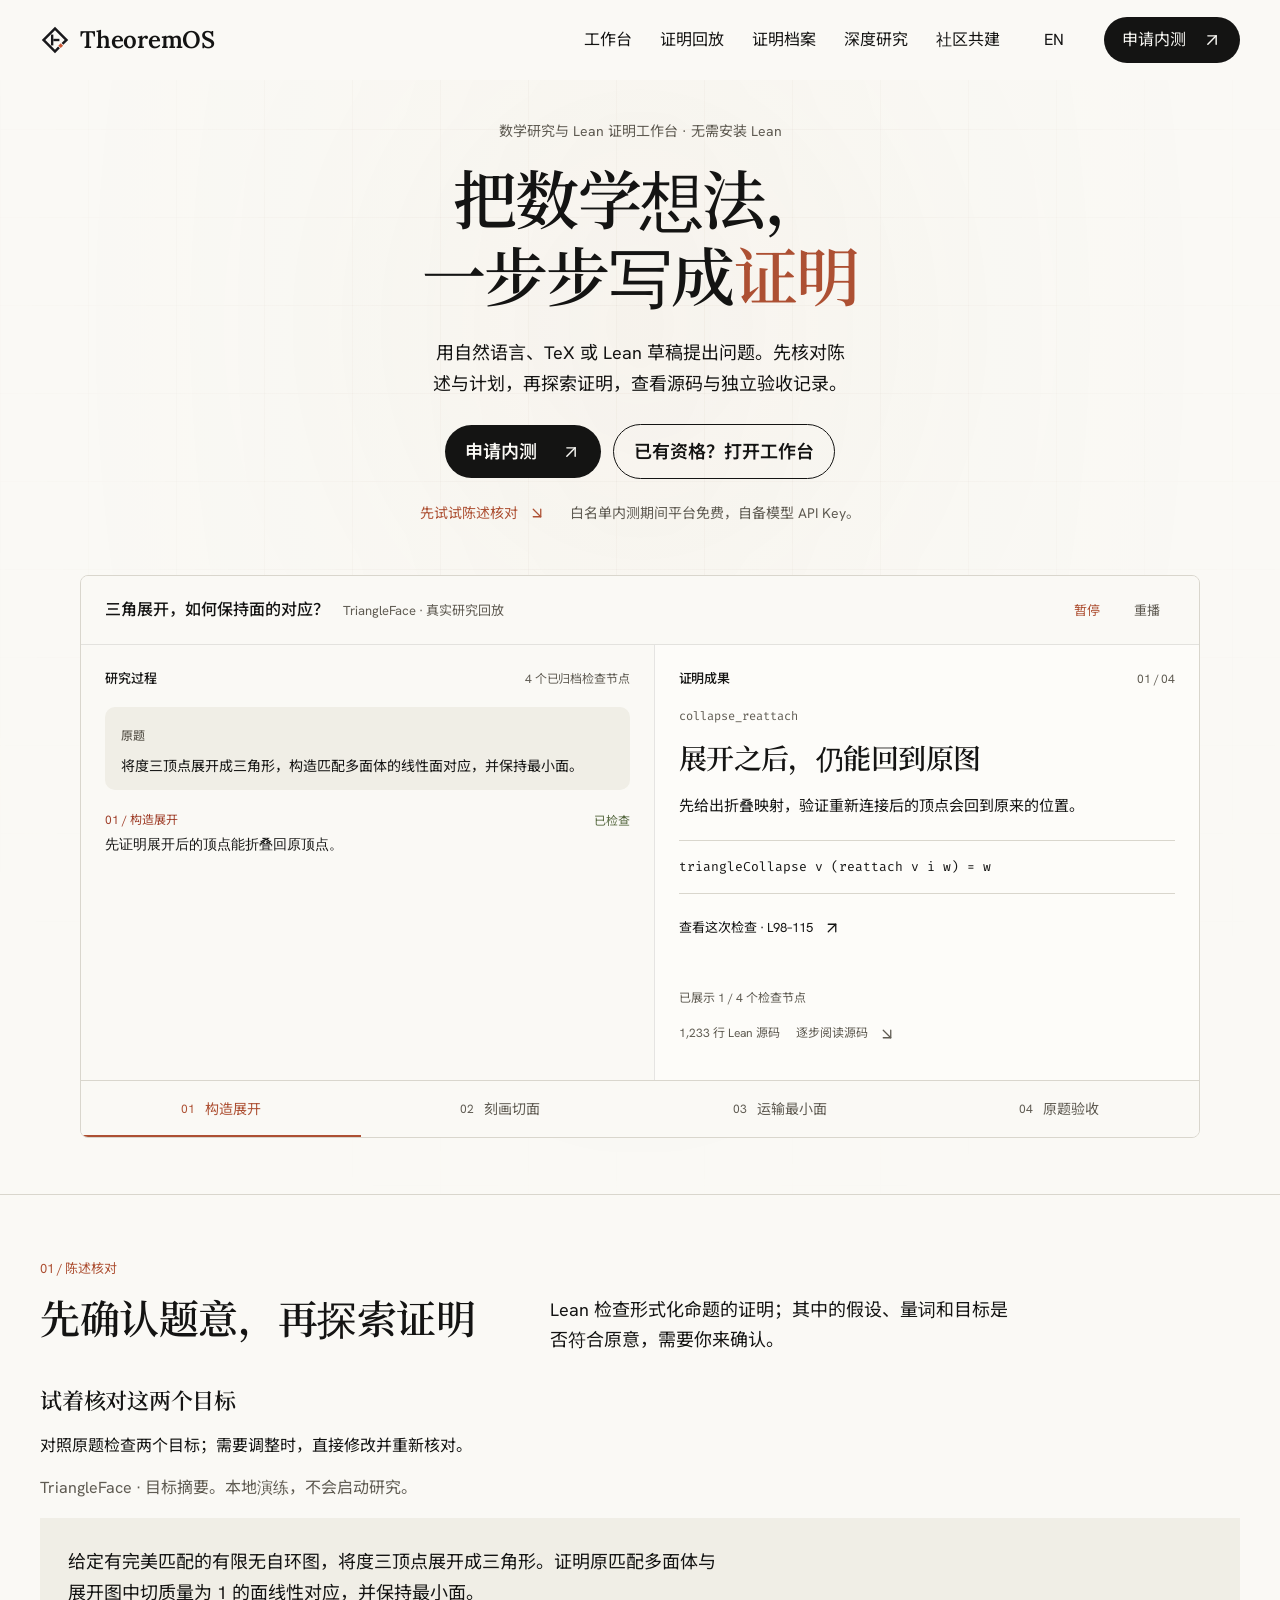
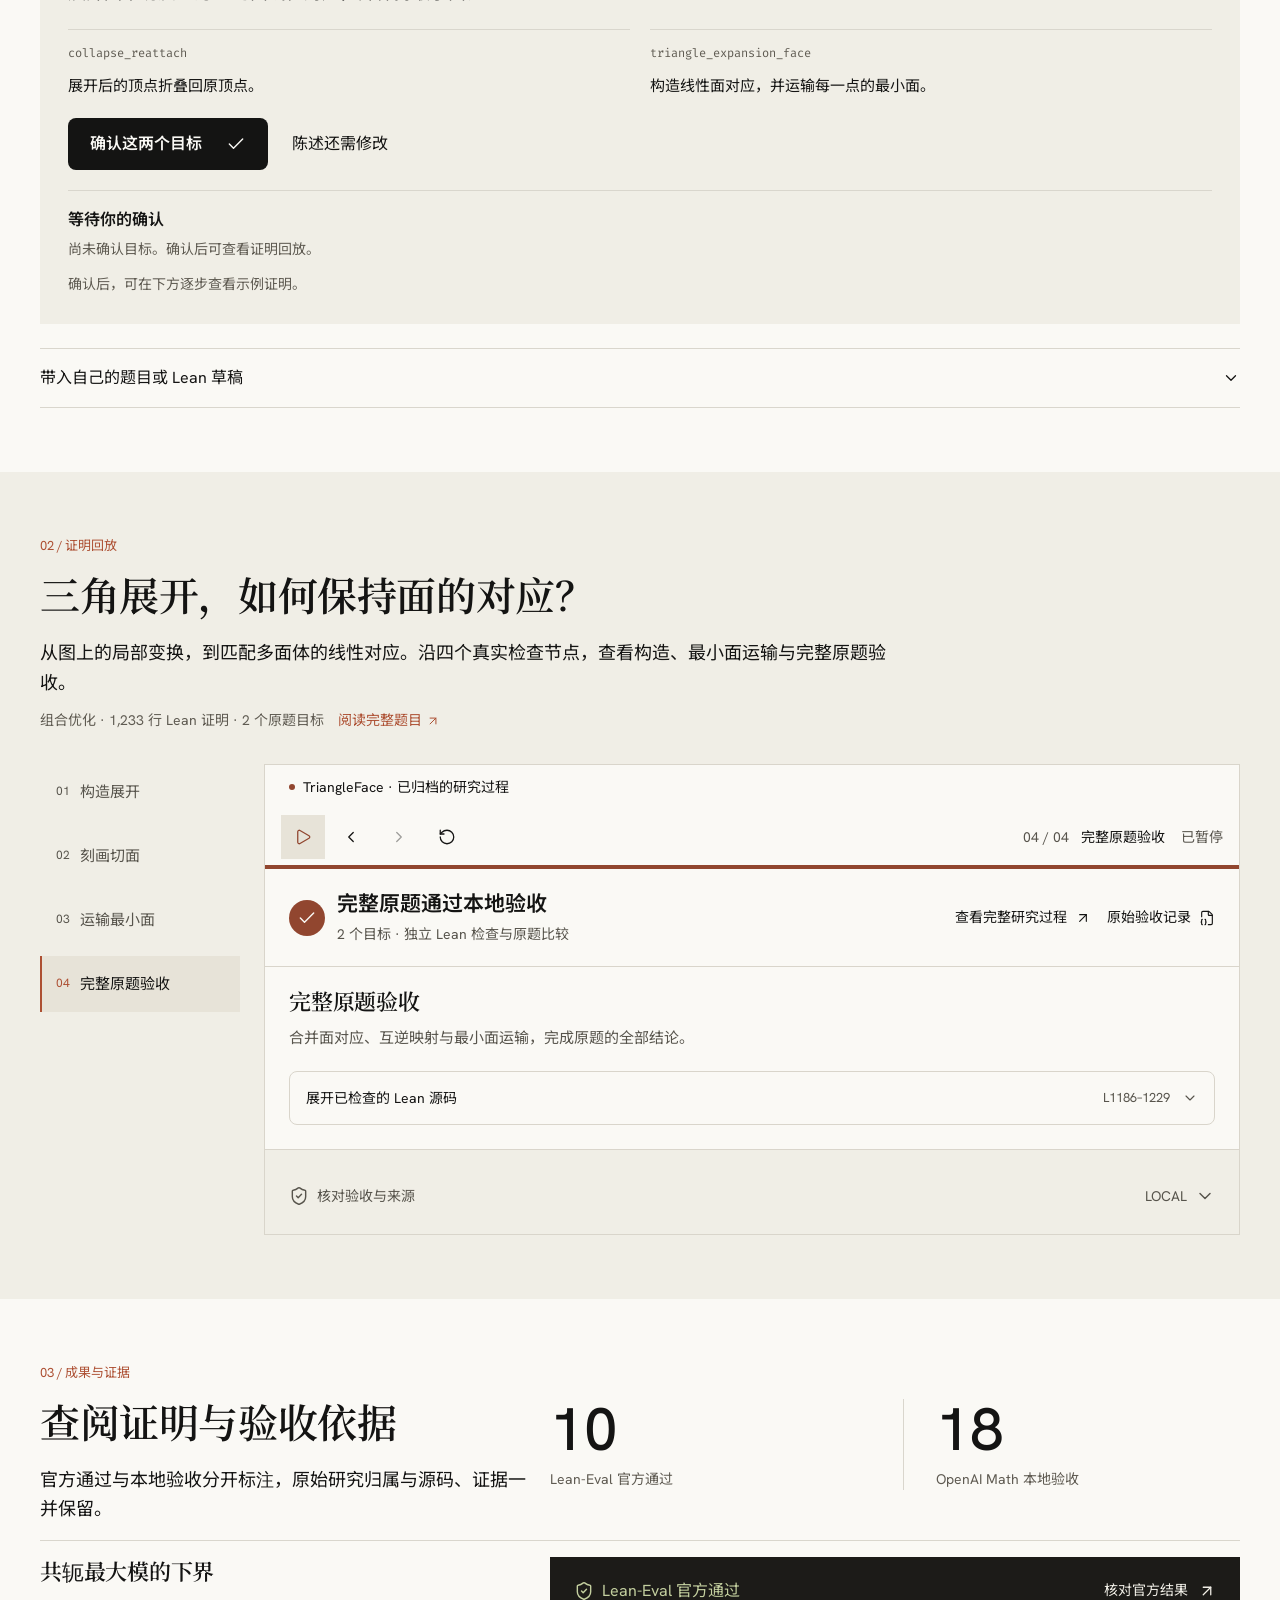
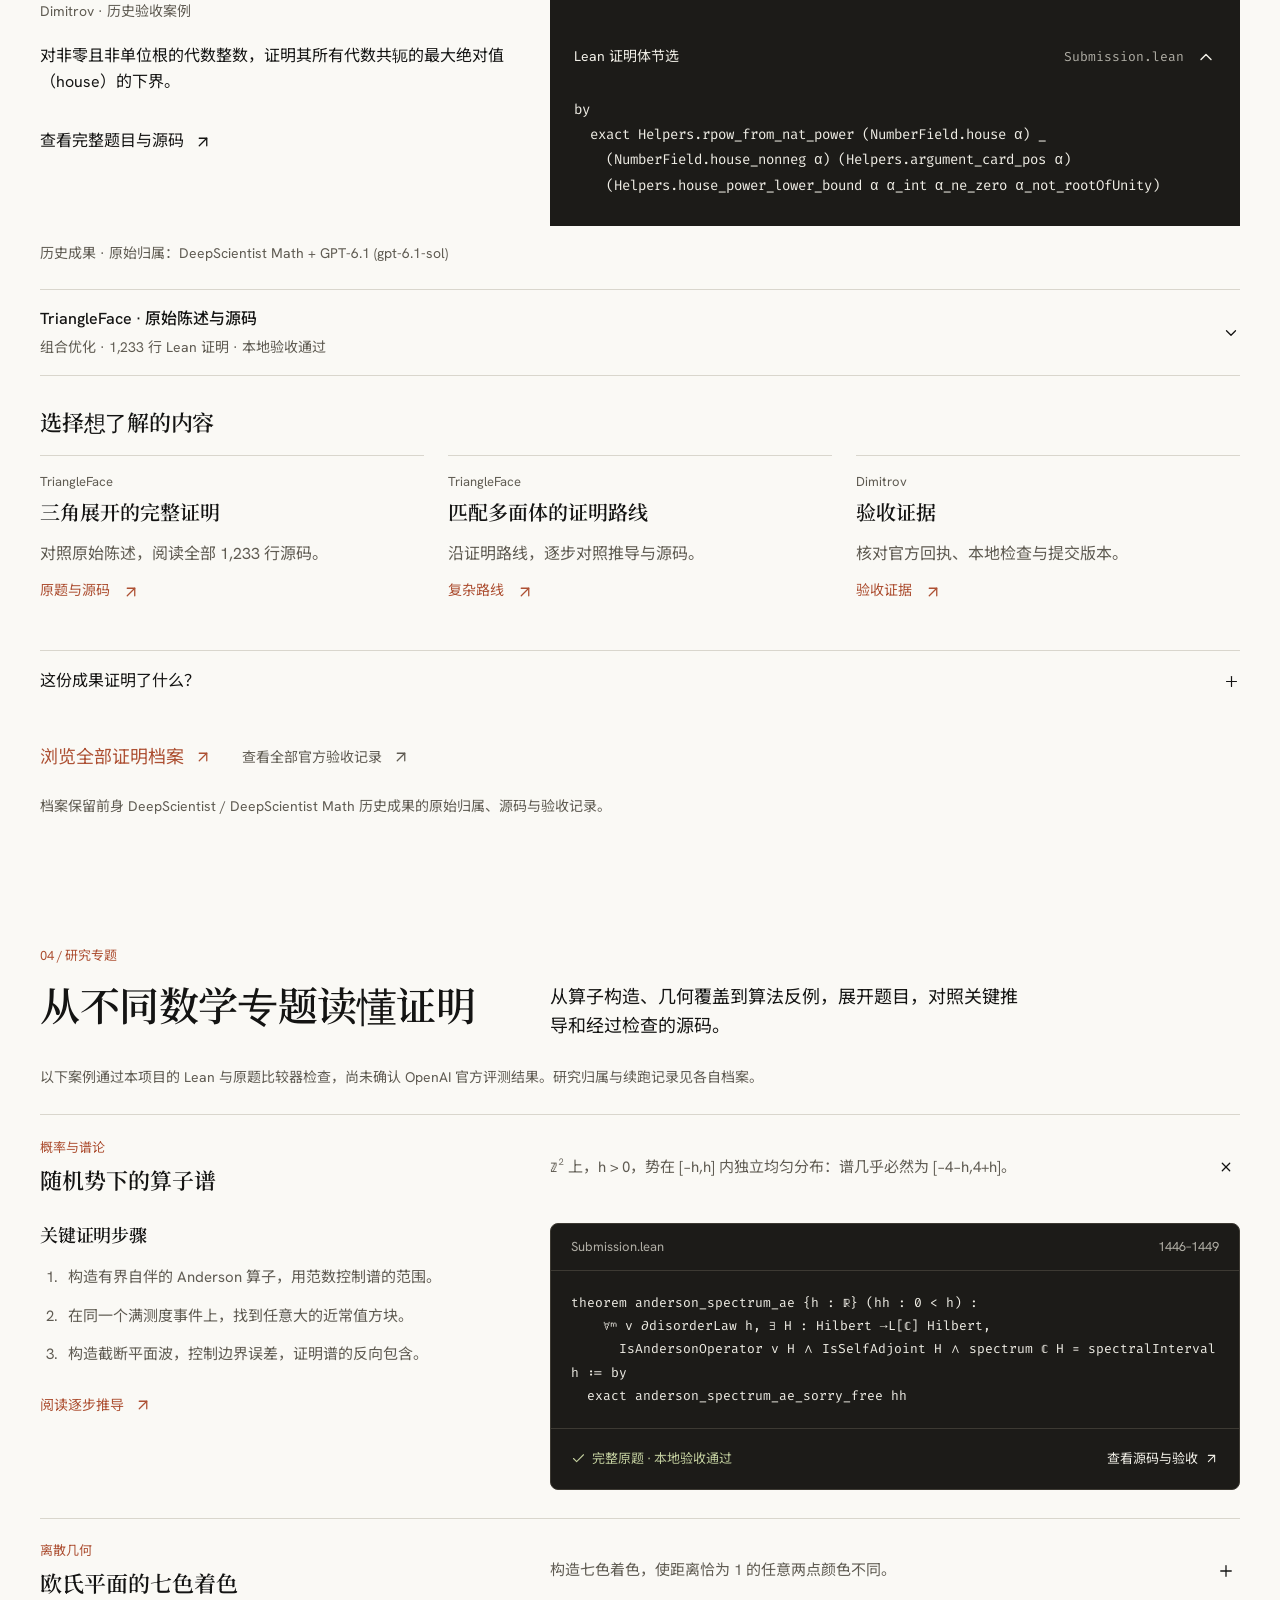
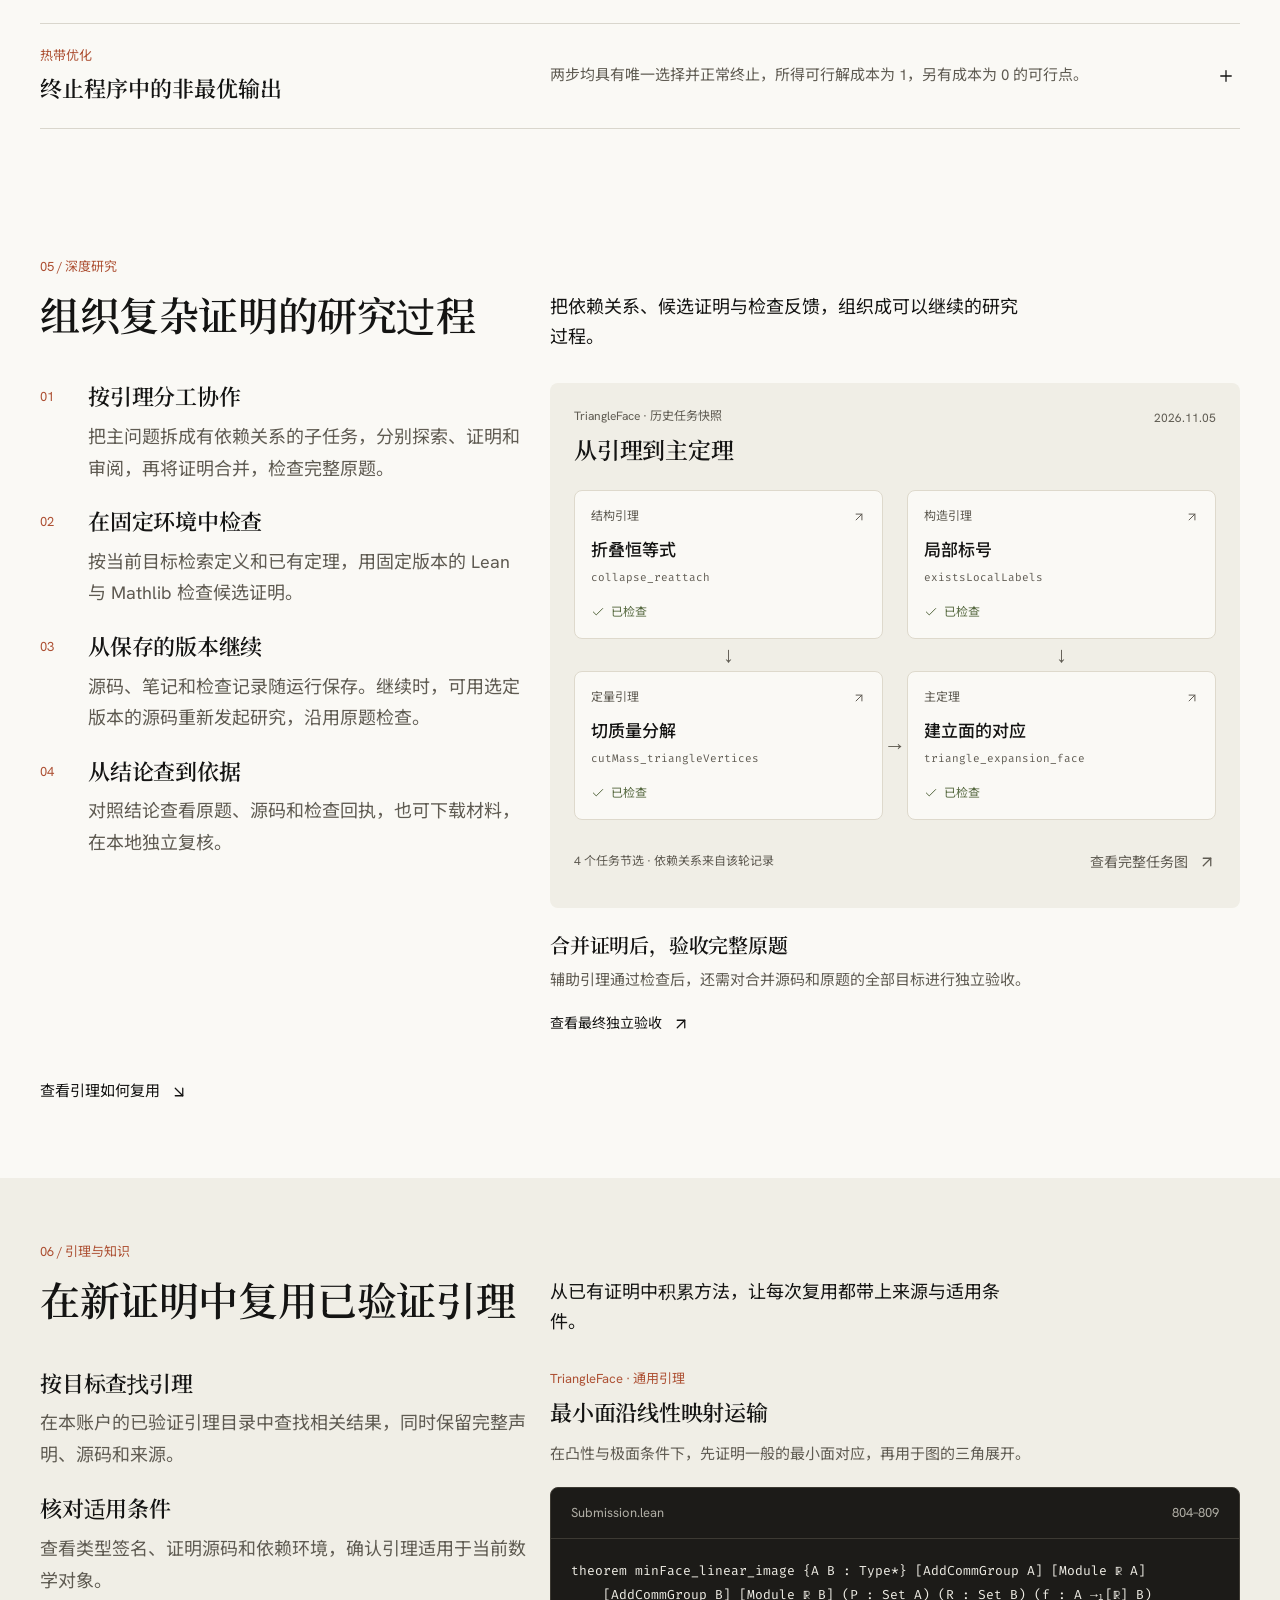
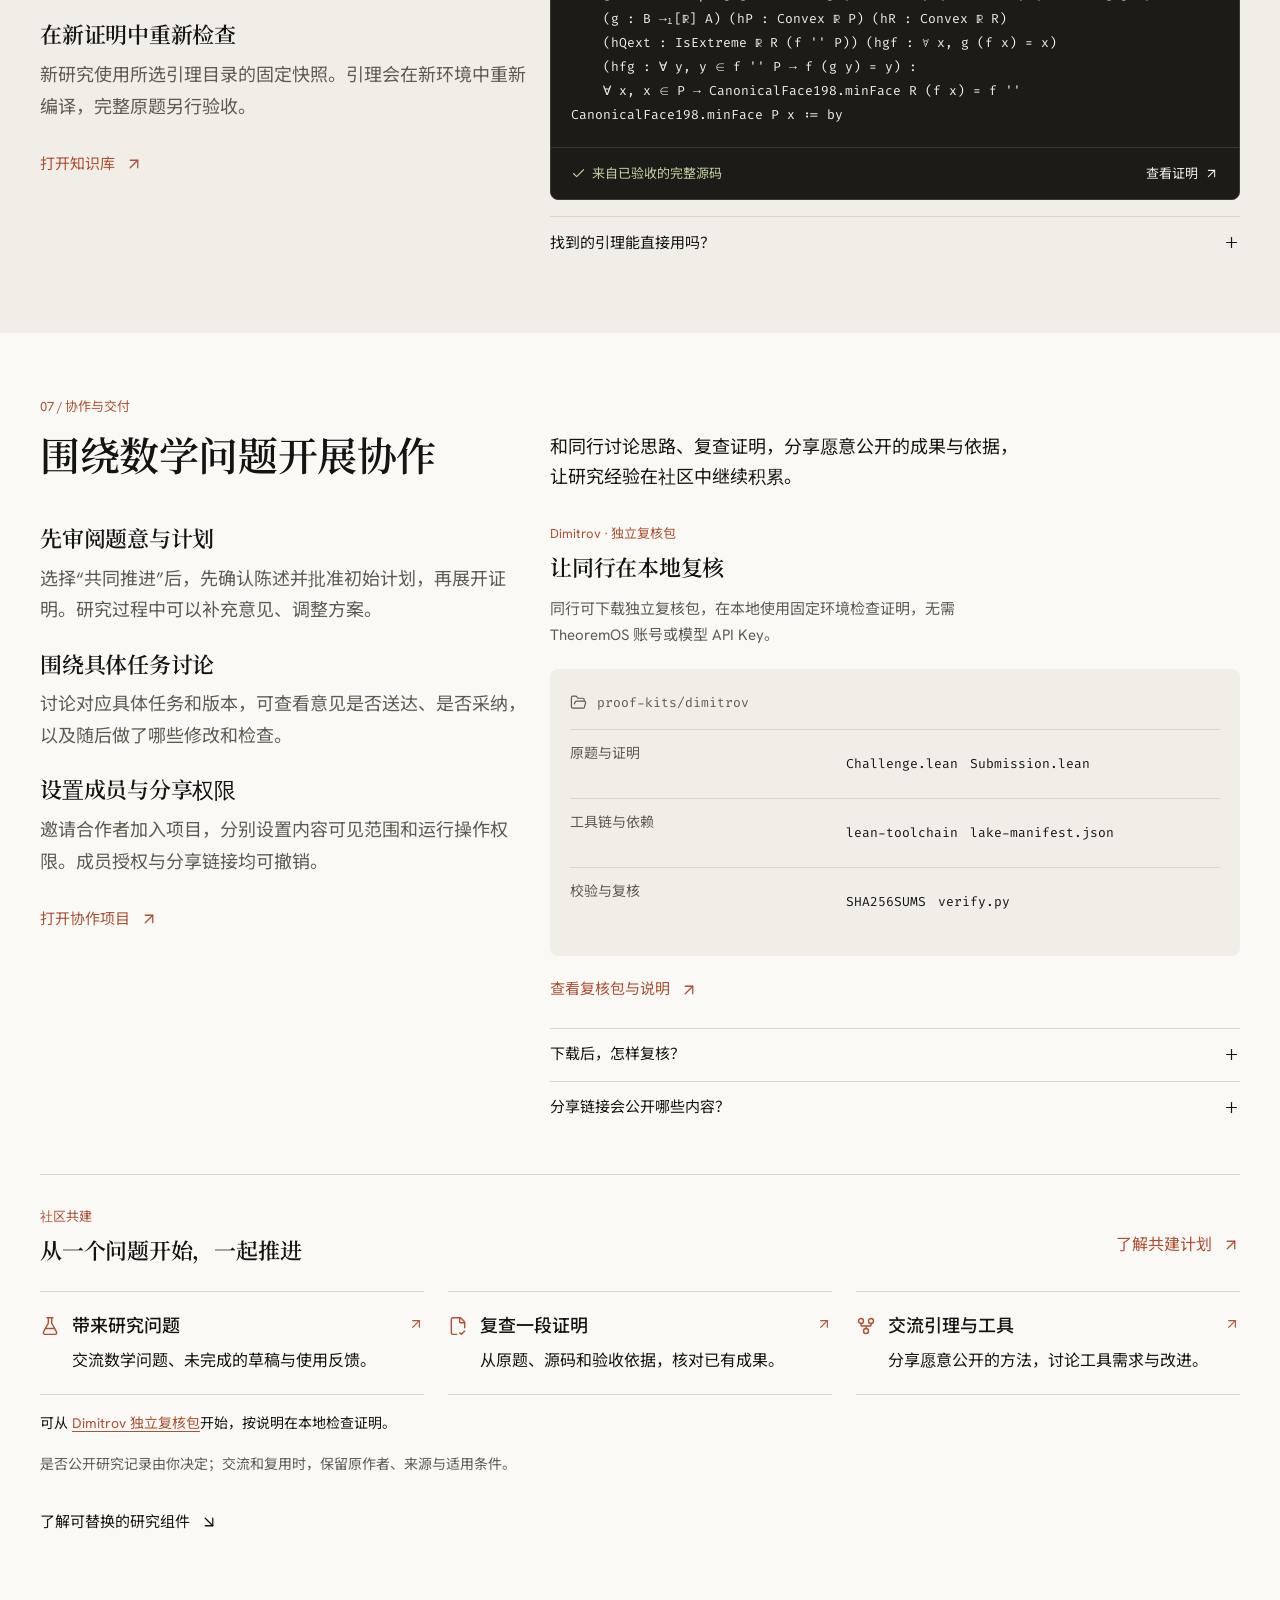
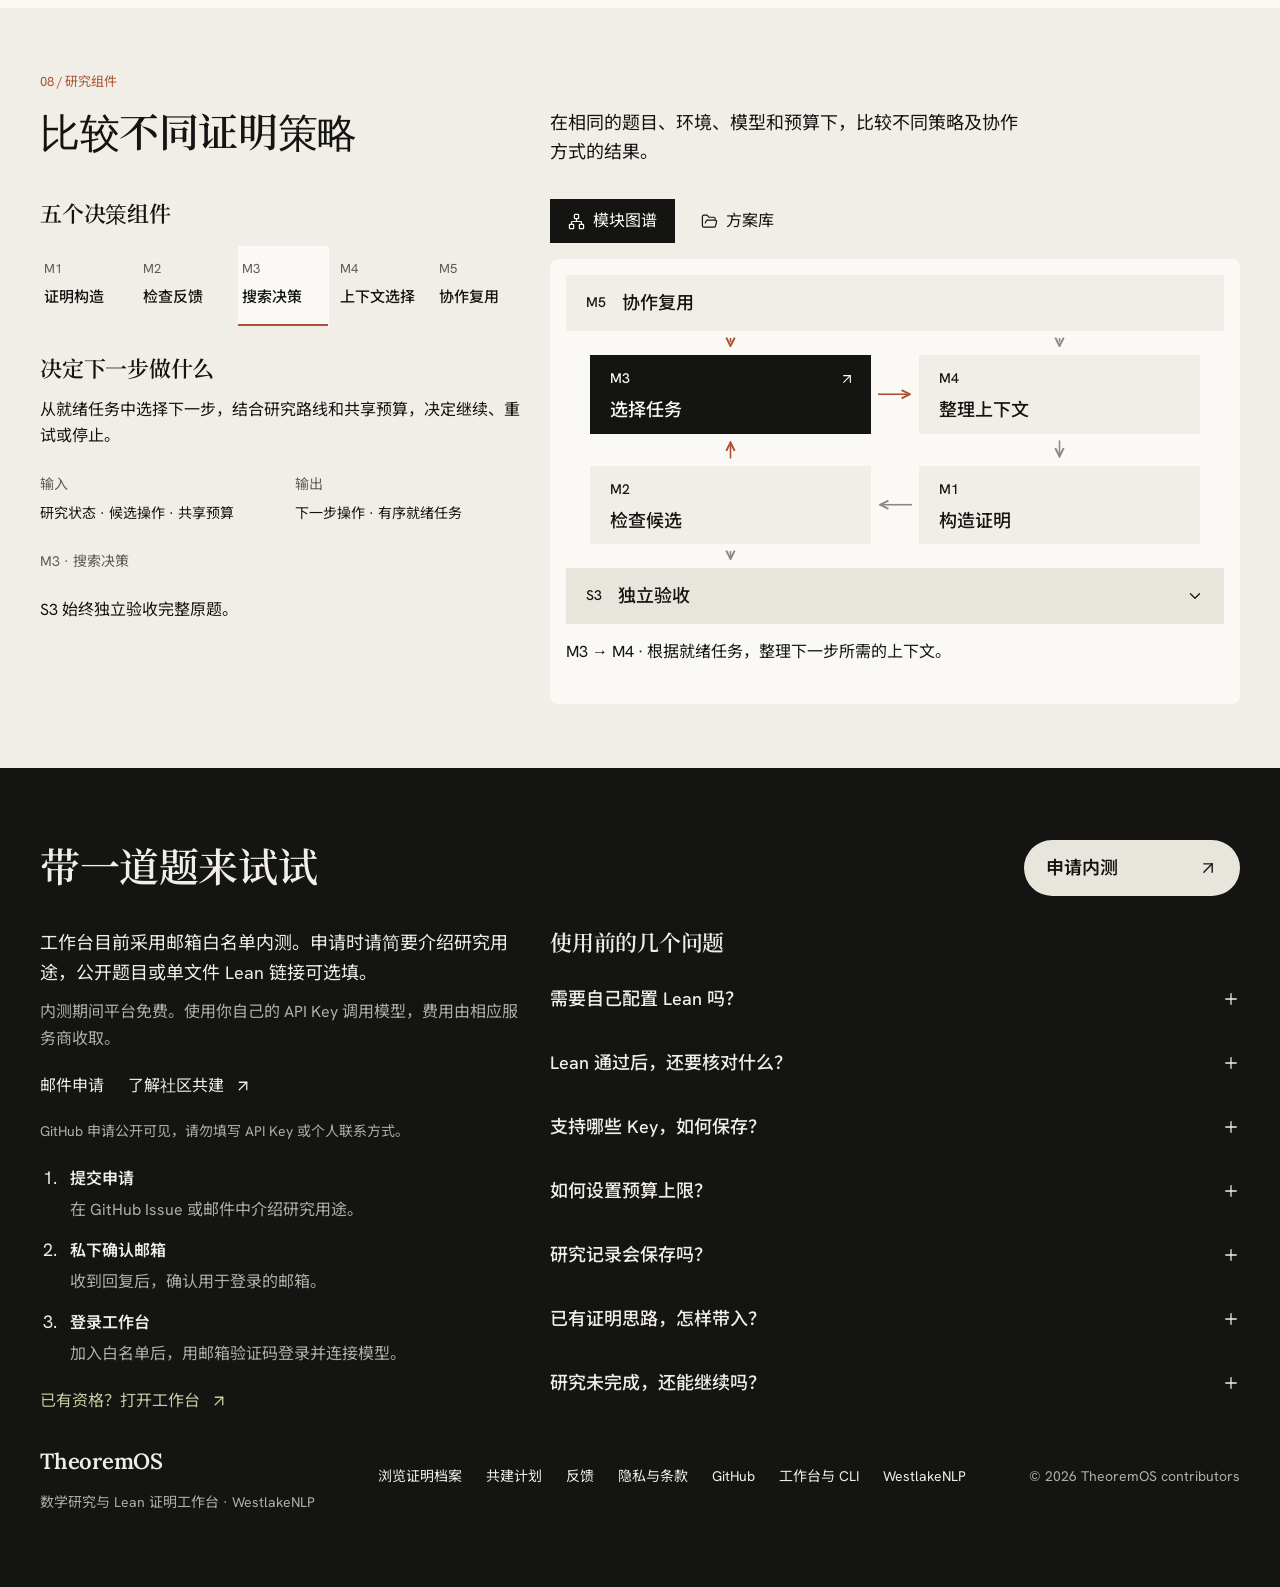
==== commit bf8cd640: "style(brand): unify site mark, adaptive favicon, dark contrast, and social previews" ====
--- a/index.html
+++ b/index.html
@@ -15,7 +15,7 @@
   <meta name="twitter:card" content="summary_large_image">
   <link rel="alternate" hreflang="zh-CN" href="https://theoremos.top/">
   <link rel="alternate" hreflang="en" href="https://theoremos.top/en/">
-  <link rel="icon" type="image/svg+xml" href="assets/mark.svg">
+  <link rel="icon" type="image/svg+xml" href="assets/favicon.svg">
   <link rel="stylesheet" href="replay.css">
   <link rel="stylesheet" href="landing.css">
   <script>document.documentElement.classList.add("m-enter");setTimeout(()=>document.documentElement.classList.add("m-enter-done"),2000)</script>
